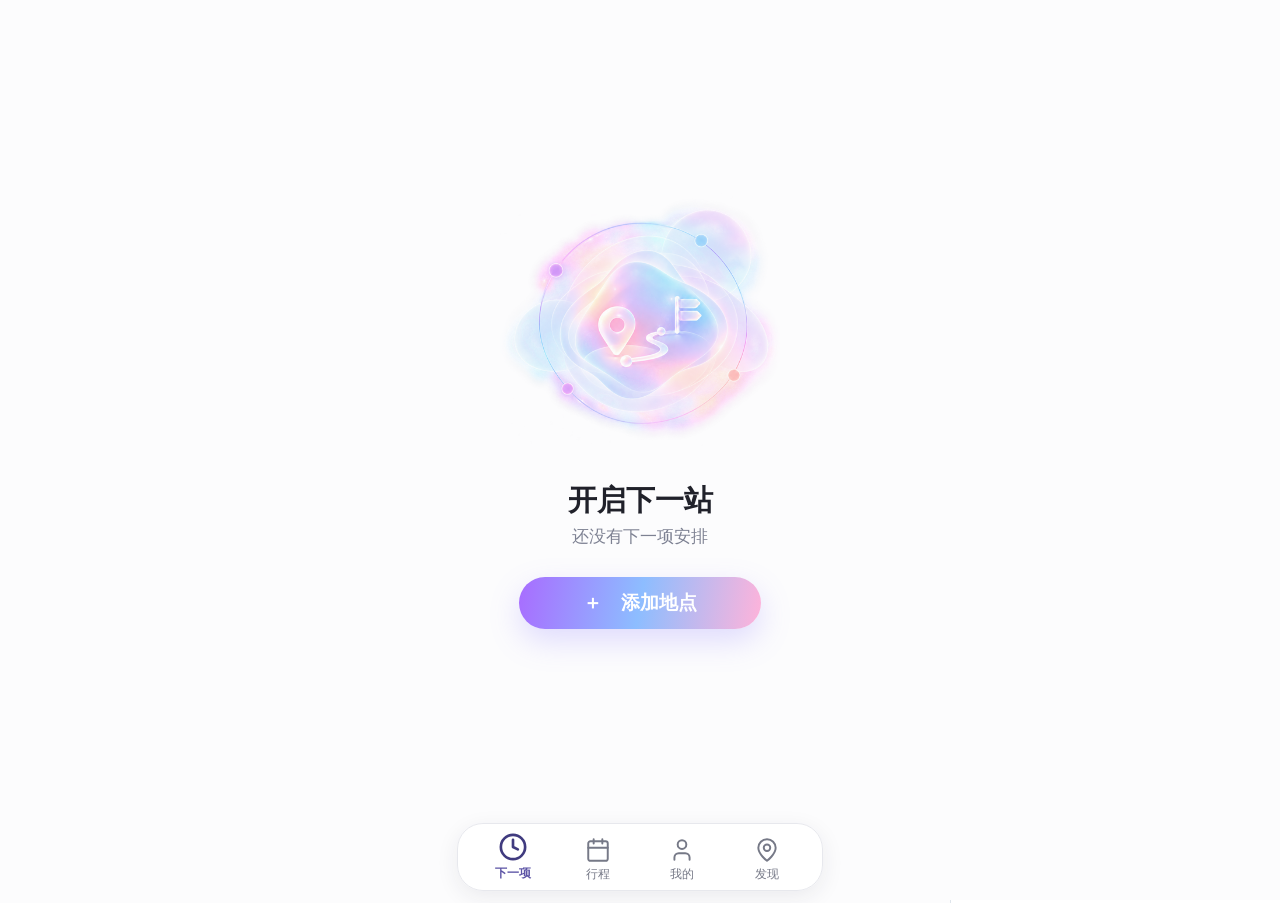
==== index.html @ 7a8648d7 "Add files via upload" ====
<!doctype html>
<html lang="zh-CN">
<head>
  <meta charset="utf-8" />
  <meta name="viewport" content="width=device-width, initial-scale=1, viewport-fit=cover" />
  <title>人生一程｜记录你的每一步，规划你的每一程</title>
  <meta name="theme-color" content="#fcfcff" />
  <meta name="apple-mobile-web-app-capable" content="yes" />
  <meta name="apple-mobile-web-app-status-bar-style" content="default" />
  <meta name="apple-mobile-web-app-title" content="人生一程" />
  <link rel="manifest" href="./manifest.webmanifest?v=4" />
  <link rel="apple-touch-icon" href="./icons/icon-192-v5.png" />
  <link rel="stylesheet" href="./assets/vendor/maplibre-gl.css" />
  <link rel="stylesheet" href="./ui-theme-v3.css" />
  <link rel="stylesheet" href="./motion.css" />
  <link rel="preconnect" href="https://overpass-api.de" crossorigin />
  <link rel="preconnect" href="https://a.basemaps.cartocdn.com" crossorigin />
  <link rel="preload" as="image" href="./assets/empty-next.png" fetchpriority="high" />
  <link rel="preload" as="image" href="./assets/empty-itinerary.png" fetchpriority="high" />
  <link rel="preload" as="image" href="./assets/station-static.png" fetchpriority="high" />
  <style>
    :root { color-scheme: light; font-family: -apple-system,BlinkMacSystemFont,"Segoe UI","Microsoft YaHei",sans-serif; }
    body { margin: 0; background: #f5f7fa; color: #1f2937; overflow: hidden; }
    header { padding: 16px 20px 10px; background: #fff; border-bottom: 1px solid #dfe5ec; }
    h1 { margin: 0 0 4px; font-size: 22px; }
    .sub { color: #64748b; font-size: 13px; }
    .layout { display: grid; grid-template-columns: minmax(0, 1fr) 330px; height: calc(100vh - 76px); min-height: 620px; }
    #map { min-height: 620px; }
    aside { overflow: auto; background: #fff; border-left: 1px solid #dfe5ec; padding: 14px; }
    .filters { display: grid; gap: 8px; margin-bottom: 14px; }
    label { display:flex; gap:10px; align-items:center; font-size: 14px; min-height:44px; }
    input { accent-color: #2563eb; }
    .legend { display:flex; flex-wrap:wrap; gap:7px 12px; padding-bottom: 12px; border-bottom:1px solid #e5e7eb; }
    .swatch { width: 10px; height: 10px; border-radius:50%; display:inline-block; margin-right:4px; }
    .item { padding: 10px 0; border-bottom:1px solid #eef2f7; cursor:pointer; }
    .item:hover { background:#f8fafc; }
    .item strong { display:block; font-size:14px; }
    .item small { color:#64748b; line-height:1.45; }
    .maplibregl-popup-content { padding: 12px 14px; line-height: 1.5; border-radius:8px; }
    .popup-title { font-weight: 700; font-size: 15px; margin-bottom: 4px; }
    .popup-meta { color:#64748b; font-size:12px; margin-bottom: 5px; }
    .note { margin-top: 12px; color:#64748b; font-size:12px; line-height:1.5; }
    .map-bg { fill:#f4f1e7; }
    .road { fill:none; stroke:#d68b72; stroke-width:2.2; opacity:.78; }
    .road:nth-of-type(2n) { stroke:#e4ad91; stroke-width:1.3; }
    .river { fill:none; stroke:#79b9d1; stroke-width:13; opacity:.78; stroke-linecap:round; }
    .park { fill:#cfe2b9; stroke:#a9c895; stroke-width:1; opacity:.9; }
    .place-label { fill:#6b6259; font-size:18px; font-family:"Microsoft YaHei",sans-serif; font-weight:500; opacity:.82; }
    .mobile-tools,.mobile-sheet,.sheet-backdrop,.location-status { display:none; }
    .navigate-link { display:inline-block; margin-top:8px; padding:8px 10px; background:#1f65c1; color:#fff; border-radius:6px; text-decoration:none; }
    @media (max-width: 760px) {
      header,aside { display:none; }
      .layout { display:block; height:100dvh; min-height:0; }
      #map { height:100dvh; min-height:0; }
      .mobile-tools { display:grid; grid-template-columns:repeat(3,1fr); position:fixed; z-index:12; left:10px; right:10px; bottom:calc(10px + env(safe-area-inset-bottom)); background:#fffffff2; border:1px solid #dce3ec; border-radius:16px; padding:7px; box-shadow:0 5px 22px #17203335; backdrop-filter:blur(12px); }
      .mobile-tools button { border:0; background:transparent; min-height:48px; border-radius:10px; color:#334155; font-size:14px; }
      .mobile-tools button.is-active { background:#1f65c1; color:#fff; }
      .mobile-sheet { display:block; position:fixed; z-index:14; left:0; right:0; bottom:0; max-height:72dvh; overflow:auto; background:#fff; border-radius:18px 18px 0 0; padding:12px 16px calc(18px + env(safe-area-inset-bottom)); transform:translateY(110%); transition:transform .2s ease; box-shadow:0 -8px 30px #17203330; }
      .mobile-sheet.open { transform:translateY(0); }
      .sheet-backdrop { position:fixed; inset:0; z-index:13; background:#11182755; }
      .sheet-backdrop.open { display:block; }
      .sheet-handle { width:40px; height:4px; border-radius:4px; background:#cbd5e1; margin:0 auto 12px; }
      .sheet-head { display:flex; align-items:center; justify-content:space-between; margin-bottom:8px; }
      .sheet-head strong { font-size:17px; }
      .sheet-head button { border:0; background:#eef2f7; width:40px; height:40px; border-radius:50%; font-size:19px; }
      .mobile-filter { display:grid; grid-template-columns:1fr 1fr; gap:9px; }
      .mobile-filter label { border:1px solid #dbe2ea; border-radius:10px; padding:7px 10px; min-height:50px; }
      .mobile-list { margin-top:12px; }
      .mobile-list .item { padding:12px 2px; }
      .location-status { position:fixed; display:block; z-index:11; top:10px; left:10px; right:10px; background:#fffffff2; border-radius:12px; padding:10px 12px; box-shadow:0 3px 14px #17203325; font-size:13px; pointer-events:none; }
      .location-status:empty { display:none; }
      .maplibregl-ctrl-top-left { top:50px; }
      .maplibregl-popup-content { max-width:280px; }
    }
    .app-view{display:none;position:fixed;inset:0;z-index:20;background:#fbfbfc;color:#20212a;overflow:auto;padding:28px 18px 110px;font-family:-apple-system,BlinkMacSystemFont,"Segoe UI","Microsoft YaHei",sans-serif}
    .app-view.active{display:block}
    .app-inner{max-width:760px;margin:0 auto}
    .app-eyebrow{font-size:13px;color:#5d55a6;font-weight:700}
    .app-title{font-size:30px;line-height:1.15;margin:7px 0;color:#20212a}
    .app-sub{font-size:14px;color:#767987}
    .route-summary{display:flex;justify-content:space-between;align-items:center;margin:20px 0 16px;padding:16px 18px;border-radius:20px;background:#eeedfb;color:#57556b;font-size:14px}
    .day-picker{display:flex;gap:9px;overflow:auto;padding:2px 0 7px;margin-bottom:20px}
    .day-picker button{flex:0 0 82px;padding:12px 7px 14px;border:1px solid #e7e8ed;border-radius:16px;background:#fff;color:#20212a;font:inherit;cursor:pointer}
    .day-picker button b{display:block;font-size:22px;margin:7px 0}.day-picker button small{color:#767987;font-size:12px}.day-picker button.active{background:#ddd8f2;border-color:#d3caed;color:#403b7f}.day-picker button.active small{color:#5d55a6}
    .timeline{position:relative;margin-top:18px}.timeline:before{content:"";position:absolute;left:52px;top:16px;bottom:18px;width:2px;background:#d9d7ee}.timeline-row{position:relative;display:grid;grid-template-columns:48px 1fr;gap:16px;margin-bottom:16px}.timeline-row time{font-size:13px;font-weight:700;color:#5d55a6;padding-top:16px}.timeline-dot{position:absolute;left:47px;top:19px;width:12px;height:12px;border-radius:50%;background:#5d55a6;box-shadow:0 0 0 4px #fbfbfc}.app-card{margin:0;padding:16px;border:1px solid #e7e8ed;border-radius:19px;background:#fff;box-shadow:0 5px 16px #25283a09;cursor:pointer}.app-card h3{margin:0 0 7px;font-size:17px}.app-meta{color:#767987;font-size:13px;line-height:1.6}.app-card.highlight{background:#eeedfb;border-color:#d8d2f0}.app-note{margin:12px 0;padding:12px 14px;border-radius:14px;background:#eeedfb;color:#57556b;font-size:13px;line-height:1.6}.check-row{display:flex;align-items:center;gap:8px;margin-top:12px;color:#57556b;font-size:13px}.check-row input{width:18px;height:18px;accent-color:#5d55a6}.expense-grid{display:grid;grid-template-columns:minmax(0,1fr) 92px;gap:8px}.expense-grid input,.expense-grid select,.editor-grid input,.editor-grid select{width:100%;min-width:0;box-sizing:border-box;border:1px solid #dfe1e8;border-radius:10px;background:#fff;padding:10px;font:inherit;color:#20212a}.expense-actions{display:flex;gap:8px;margin-top:9px}.expense-actions button,.editor-actions button{border:0;border-radius:10px;padding:9px 12px;background:#5d55a6;color:#fff;font:inherit;font-size:13px;cursor:pointer}.expense-actions button.secondary,.editor-actions button.secondary{background:#eeedfb;color:#403b7f}.expense-add-trigger{float:right;width:30px;height:30px;border:0;border-radius:9px;background:#eeedfb;color:#403b7f;font-size:23px;line-height:1;cursor:pointer}.expense-record{display:flex;align-items:center;justify-content:space-between;gap:10px;padding:13px 0;border-bottom:1px solid #e7e8ed;color:#302d55;font-size:16px;font-weight:600}.expense-record small{display:block;margin-top:4px;color:#767987;font-size:12px;font-weight:400}.editor-grid{display:grid;grid-template-columns:1fr 110px;gap:8px}.editor-grid textarea{grid-column:1/-1;min-height:70px;border:1px solid #dfe1e8;border-radius:10px;padding:10px;font:inherit;resize:vertical}.editor-actions{display:flex;gap:8px;margin-top:10px}.delete-event{float:right;border:0;background:transparent;color:#a34d5f;font-size:18px;cursor:pointer}.detail-place-image{display:none}.expense-entry-form{position:fixed;z-index:60;left:0;right:0;bottom:0;border-radius:22px 22px 0 0;background:#fbfbfc;padding:18px 18px calc(22px + env(safe-area-inset-bottom));box-shadow:0 -10px 32px #25283a30}.expense-entry-form.inline{position:static;padding:0;margin-top:12px;border-radius:0;box-shadow:none;background:transparent}
    .time-edit{align-self:start;transform:translateX(-9px);text-align:left;border:0;background:transparent;color:#5d55a6;font:inherit;font-weight:700;padding:16px 0 0;cursor:pointer}.timeline .app-meta{display:-webkit-box;-webkit-box-orient:vertical;-webkit-line-clamp:2;overflow:hidden}.trip-sheet{box-sizing:border-box;max-width:100vw;overflow-x:hidden}.place-suggestions{width:100%;box-sizing:border-box;border:1px solid #dfe1e8;border-radius:12px;background:#fff;padding:10px;font:inherit;margin-bottom:6px}.place-suggestion-list{display:none;max-height:190px;overflow:auto;margin:0 0 10px;border:1px solid #dfe1e8;border-radius:12px;background:#fff;box-shadow:0 8px 20px #25283a14}.place-suggestion-list.open{display:block}.place-suggestion-item{display:block;width:100%;padding:10px 12px;border:0;border-bottom:1px solid #eef0f4;background:#fff;text-align:left;color:#20212a;font:inherit;cursor:pointer}.place-suggestion-item:last-child{border-bottom:0}.place-suggestion-item small{display:block;margin-top:3px;color:#767987;font-size:11px;white-space:nowrap;overflow:hidden;text-overflow:ellipsis}
    .detail-head{margin:-28px -18px 18px;padding:18px;background:#eeedfb;border-bottom:1px solid #dedaf4}.back-button{border:0;background:transparent;padding:0;color:#403b7f;font-weight:700;font-size:13px;cursor:pointer}.detail-head h2{font-size:28px;margin:22px 0 5px}.app-button{display:flex;align-items:center;justify-content:center;gap:10px;width:100%;max-width:100%;box-sizing:border-box;margin-left:auto;margin-right:auto;border:0;border-radius:14px;background:#5d55a6;color:#fff;padding:13px;text-align:center;font:inherit;font-weight:700;text-decoration:none;cursor:pointer}.detail-card{margin:14px 0;padding:17px;border:1px solid #e7e8ed;border-radius:20px;background:#fff;box-shadow:0 5px 16px #25283a09}.detail-card h3{margin:0 0 9px;font-size:18px}.detail-card p{margin:0;color:#767987;font-size:13px;line-height:1.65}.detail-note{margin:12px 0;padding:12px 14px;border-radius:14px;background:#eeedfb;color:#57556b;font-size:13px;line-height:1.6}.sync-box{margin:14px 0;padding:15px;border:1px solid #d8d2f0;border-radius:18px;background:#f5f3ff}.sync-box h3{margin:0 0 6px;font-size:16px}.sync-box p{margin:0 0 10px;color:#67657a;font-size:12px;line-height:1.5}.sync-row{display:flex;gap:8px}.sync-row input{min-width:0;flex:1;border:1px solid #dfe1e8;border-radius:10px;padding:10px;font:inherit;background:#fff}.sync-row button{border:0;border-radius:10px;padding:9px 12px;background:#5d55a6;color:#fff;font:inherit;font-size:13px;cursor:pointer;white-space:nowrap}.sync-status{margin-top:8px;color:#5d55a6;font-size:12px}
    .discover-view{padding:0;overflow:hidden;background:transparent;pointer-events:none}.discover-view.active{display:block}.discover-controls{display:none}.discover-sheet{position:absolute;z-index:2;left:12px;right:12px;top:12px;height:74px;max-height:62vh;overflow:hidden;border:1px solid #e7e8ed;border-radius:22px;background:#fffffff5;padding:0 16px;pointer-events:auto;box-shadow:0 8px 28px #25283a2b;backdrop-filter:blur(14px);transition:height .22s ease,padding .22s ease}.discover-sheet.open{height:62vh;padding:14px 16px 18px;overflow:auto}.discover-sheet-head{position:relative;display:flex;align-items:center;gap:12px;min-height:74px}.discover-sheet.open .discover-sheet-head{min-height:52px}.discover-sheet-head h2{margin:0 0 3px;font-size:20px;line-height:1.2}.discover-sheet-head p{margin:0;color:#767987;font-size:12px}.discover-sheet-head .discover-locate{float:none;margin:0 38px 0 auto;white-space:nowrap}.discover-sheet-toggle{position:absolute;right:0;top:50%;width:34px;height:34px;transform:translateY(-50%);border:0;border-radius:50%;background:#eeedfb;color:#5d55a6;font-size:21px;line-height:1;cursor:pointer}.discover-sheet.open .discover-sheet-toggle{top:26px}.discover-filters{display:flex;gap:7px;overflow:auto;margin:4px 0 10px}.discover-filters button{border:1px solid #e7e8ed;border-radius:999px;background:#fff;color:#767987;padding:8px 11px;white-space:nowrap;font:inherit;font-size:12px;cursor:pointer}.discover-filters button.active{background:#5d55a6;color:#fff;border-color:#5d55a6}.discover-sheet:not(.open) .discover-filters,.discover-sheet:not(.open) #discover-list{display:none}.discover-row{display:flex;gap:10px;padding:12px 0;border-bottom:1px solid #e7e8ed;cursor:pointer}.discover-row .swatch{width:10px;height:10px;border-radius:50%;background:#5d55a6;margin-top:5px;flex:none}.discover-row strong{display:block;font-size:15px}.discover-row small{color:#767987;line-height:1.5}
    .bottom-nav{position:fixed;z-index:30;left:18px;right:18px;bottom:calc(10px + env(safe-area-inset-bottom));display:grid;grid-template-columns:repeat(4,1fr);padding:9px 8px 10px;border:1px solid #e7e8ed;border-radius:22px;background:#fffffff2;box-shadow:0 8px 28px #25283a24;backdrop-filter:blur(12px)}.bottom-nav button{border:0;background:transparent;color:#8b8d99;font:inherit;font-size:12px;cursor:pointer}.bottom-nav button span{display:block;margin:auto auto 4px;width:34px;height:28px;border-radius:10px;font-size:20px;line-height:28px}.bottom-nav button.active{color:#403b7f;font-weight:700}.bottom-nav button.active span{background:#eeedfb;color:#5d55a6}
    body .mobile-tools{display:none}.discover-locate{border:0;border-radius:999px;background:#5d55a6;color:#fff;padding:8px 11px;font:inherit;font-size:12px;cursor:pointer;float:right;margin-top:-5px}
    @media (min-width:761px){.app-view{padding-bottom:30px}.bottom-nav{left:auto;right:24px;bottom:24px;width:380px}.discover-sheet{left:auto;width:420px;right:24px;top:24px}.discover-sheet.open{height:58vh}}
    body[data-mode="discover"] header,body[data-mode="discover"] aside{display:none}body[data-mode="discover"] .layout{height:100vh}
  </style>
<style>
.add-trip-button{display:flex;align-items:center;justify-content:center;flex:0 0 42px;width:42px;height:42px;border:0;border-radius:14px;background:#5d55a6;color:#fff;font-size:28px;line-height:1;cursor:pointer;box-shadow:0 5px 14px #5d55a633}.itinerary-top{display:flex;justify-content:space-between;align-items:center;gap:14px;margin:7px 0 3px}.itinerary-top .app-title{margin:0}.trip-sheet{position:fixed;z-index:50;left:0;right:0;bottom:0;transform:translateY(110%);transition:transform .22s ease;border-radius:24px 24px 0 0;background:#fbfbfc;padding:18px 18px calc(22px + env(safe-area-inset-bottom));box-shadow:0 -10px 32px #25283a30}.trip-sheet.open{transform:translateY(0)}.trip-sheet h3{margin:0 0 7px;font-size:20px}.trip-sheet p{margin:0 0 15px;color:#767987;font-size:13px}.trip-sheet select,.trip-sheet input{width:100%;border:1px solid #dfe1e8;border-radius:12px;background:#fff;padding:12px;font:inherit;box-sizing:border-box;margin-bottom:10px}.trip-sheet-actions{display:flex;gap:9px}.trip-sheet-actions button{flex:1;border:0;border-radius:12px;padding:12px;font:inherit;cursor:pointer;background:#5d55a6;color:#fff}.trip-sheet-actions .cancel{background:#eeedfb;color:#403b7f}.dragging{opacity:.45}.drop-target{outline:2px dashed #5d55a6;outline-offset:3px}
.expense-page-title{margin:0}.expense-title-row{display:flex;align-items:center;justify-content:space-between;gap:12px;margin:4px 0 16px}.expense-title-row .expense-summary{flex:1;margin:0;padding:11px 14px}.expense-summary{display:flex;justify-content:space-between;gap:12px;align-items:center;margin:18px 0 14px;padding:16px 18px;border-radius:18px;background:#eeedfb;color:#57556b}.expense-summary strong{font-size:18px;color:#403b7f}.expense-filters{display:grid;grid-template-columns:repeat(4,minmax(0,1fr));gap:10px;margin:14px 0;padding-bottom:4px}.expense-filter{display:flex;flex-direction:column;gap:5px;min-width:0;width:100%;color:#767987;font-size:12px}.expense-filter select,.expense-filter input{display:block;width:100%;max-width:100%;height:42px;min-width:0;min-height:42px;box-sizing:border-box;border:1px solid #dfe1e8;border-radius:11px;background:#fff;padding:7px 5px;font:inherit;font-size:12px;color:#20212a}.expense-filter select[multiple]{height:42px;min-height:42px}.expense-time-range{display:contents}.expense-calendar{display:grid;grid-template-columns:repeat(7,minmax(0,1fr));gap:6px}.expense-weekday{text-align:center;color:#767987;font-size:11px;padding:5px 0}.expense-day{min-height:58px;border:1px solid #dedaf4;border-radius:10px;background:#eeedfb;padding:7px 5px;text-align:left;font:inherit;color:#302d55}.expense-day.out-range{background:#f2f2f4;border-color:#e7e8ed;color:#a4a5ad}.expense-day.muted{background:#f6f6f7;color:#b9bac0}.expense-day strong{display:block;font-size:12px}.expense-day small{display:block;margin-top:8px;color:#5d55a6;font-size:10px;white-space:nowrap;overflow:hidden;text-overflow:ellipsis}.expense-day.out-range small,.expense-day.muted small{color:#a4a5ad}.expense-list{margin-top:18px}.expense-list-row{display:flex;justify-content:space-between;gap:10px;padding:12px 0;border-bottom:1px solid #e7e8ed}.expense-list-row small{display:block;color:#767987;margin-top:3px}.expense-empty{padding:20px 0;color:#767987;font-size:13px}
@media (max-width:600px){.expense-filters{grid-template-columns:repeat(4,minmax(0,1fr));gap:6px}.expense-title-row{gap:8px}.expense-title-row .app-title{font-size:28px;white-space:nowrap}.expense-title-row .expense-summary{min-width:0;padding:10px 9px}.expense-title-row .expense-summary strong{font-size:14px;white-space:nowrap}.expense-filter{gap:4px;font-size:10px}.expense-filter input,.expense-filter select{font-size:10px;padding-left:2px;padding-right:2px;border-radius:9px}.expense-filter input[type=date]{-webkit-appearance:none;appearance:none}}
.expense-filter select.empty-filter{color:transparent;text-shadow:none}.expense-filter select.empty-filter:focus{color:#20212a}.expense-filter input,.expense-filter select{line-height:40px;padding-top:0;padding-bottom:0}.expense-filter input[type=date]{line-height:40px}.expense-choice select{-webkit-appearance:none;appearance:none;background-image:none;text-align:left}
.itinerary-city{margin-top:14px;color:#767987;font-size:12px}.day-expense{display:flex;justify-content:space-between;align-items:center;margin:16px 0;padding:10px 2px;color:#767987;font-size:13px;border-bottom:1px solid #e7e8ed}.day-expense b{color:#403b7f;font-size:14px}
.choice-sheet .choice-grid{display:grid;gap:10px;margin:14px 0}.choice-sheet .choice-btn{display:flex;align-items:center;justify-content:space-between;width:100%;border:1px solid #e2e1ef;border-radius:16px;background:#fff;padding:15px 16px;text-align:left;font:inherit;color:#29263d;cursor:pointer}.choice-sheet .choice-btn strong{font-size:16px}.choice-sheet .choice-btn span{color:#8b879c;font-size:20px}.planner-sheet{max-height:88dvh;overflow:auto}.planner-step{display:none}.planner-step.active{display:block}.planner-fields{display:grid;grid-template-columns:1fr 1fr;gap:9px}.planner-fields label,.planner-question label{display:block;min-height:0;color:#767987;font-size:12px}.planner-fields input,.planner-fields select,.planner-question select,.planner-question input{margin-top:5px}.planner-question{margin:14px 0}.planner-question strong{display:block;font-size:14px;color:#302d55;margin-bottom:7px}.planner-options{display:flex;flex-wrap:wrap;gap:8px}.planner-options label{display:flex;align-items:center;gap:5px;border:1px solid #e3e1ee;border-radius:999px;padding:8px 10px;background:#fff;color:#57556b}.planner-options input{margin:0}.planner-progress{color:#8b879c;font-size:12px;margin-bottom:7px}.planner-loading{text-align:center;padding:24px 8px 10px}.footprints{display:flex;justify-content:center;gap:12px;margin:18px 0 16px}.footprints i{display:block;width:15px;height:22px;border-radius:60% 60% 48% 48%;background:#5d55a6;transform:rotate(-28deg);animation:step .9s infinite ease-in-out}.footprints i:nth-child(2){margin-top:14px;animation-delay:.18s}.footprints i:nth-child(3){animation-delay:.36s}.footprints i:nth-child(4){margin-top:14px;animation-delay:.54s}@keyframes step{0%,100%{opacity:.28;transform:translateY(3px) rotate(-28deg)}50%{opacity:1;transform:translateY(-3px) rotate(-28deg)}}.plan-preview{max-height:72dvh;overflow:auto;padding-right:2px}.plan-preview h4{margin:18px 0 8px;color:#403b7f}.plan-line{position:relative;margin-left:10px;padding:0 0 2px 21px;border-left:2px solid #d8d2f0}.plan-line:before{content:"";position:absolute;left:-6px;top:4px;width:10px;height:10px;border-radius:50%;background:#5d55a6;box-shadow:0 0 0 4px #eeedfb}.plan-card{margin:0 0 10px;padding:12px 13px;border:1px solid #e7e8ed;border-radius:14px;background:#fff}.plan-card b{display:block;margin-bottom:4px;color:#302d55}.plan-card small{color:#767987;line-height:1.5}
.swipe-cell{position:relative;margin-bottom:16px;overflow:hidden;border-radius:19px}.swipe-cell .app-card{position:relative;z-index:1;transition:transform .18s ease;margin:0}.swipe-cell .swipe-delete{position:absolute;z-index:0;inset:0 0 0 auto;width:86px;border:0;background:#d8d9de;color:#4f515b;font:inherit;font-weight:700;cursor:pointer}.swipe-cell .app-card.completed{background:#f0f1f3;border-color:#e0e1e5;color:#8a8c95;box-shadow:none}.swipe-cell .app-card.completed h3,.swipe-cell .app-card.completed .app-meta{color:#92949d}.day-delete-sheet p{margin-bottom:18px}.planner-question-card{margin:15px 0;padding:14px;border:1px solid #e6e4ef;border-radius:15px;background:#fff}.planner-question-card strong{margin-bottom:10px}.planner-question-card .planner-options{display:grid;grid-template-columns:1fr 1fr;gap:8px}.planner-question-card .planner-options label{border-radius:11px;padding:10px 9px;min-height:40px}.planner-question-card .planner-options input{width:16px;height:16px;flex:none}
    .my-view{padding:0 18px 110px;background:linear-gradient(150deg,#fbfcff 0%,#f4f1ff 52%,#fff8fa 100%)}.my-shell{max-width:760px;margin:0 auto;min-height:100%;padding-top:12px}.my-head{display:flex;align-items:flex-start;justify-content:space-between;gap:12px}.my-head h2{margin:0;font-size:25px;line-height:1.15}.my-head button{border:0;background:#fff;border-radius:12px;width:40px;height:40px;color:#6d6a80;font-size:20px}.my-stage{position:relative;min-height:650px;margin-top:0;overflow:hidden}.my-stage:before{content:"";position:absolute;left:50%;top:45%;width:260px;height:260px;transform:translate(-50%,-50%);border:1px solid #d9d0fb;border-radius:50%;box-shadow:0 0 0 28px #ffffff40,0 0 0 56px #ffffff36}.station{position:absolute;left:50%;top:45%;transform:translate(-50%,-50%);width:165px;height:165px;border-radius:48% 52% 55% 45%;background:linear-gradient(145deg,#bca5ff,#ffb5dc);display:grid;place-items:center;box-shadow:0 18px 35px #a98ef34d;color:#fff;text-align:center}.station-art{position:relative;width:105px;height:75px;margin-top:12px}.station-art .roof{position:absolute;left:10px;top:3px;width:72px;height:15px;background:#fff;border-radius:3px;transform:skew(-12deg);box-shadow:17px 8px 0 -4px #ffffffaa}.station-art .post{position:absolute;left:24px;top:18px;width:8px;height:45px;background:#fff;box-shadow:55px 0 0 #fff}.station-art .bench{position:absolute;left:20px;bottom:6px;width:63px;height:8px;border-radius:5px;background:#fff;box-shadow:0 -13px 0 -2px #fff}.station-art .sign{position:absolute;right:0;top:21px;width:17px;height:39px;border-left:5px solid #fff}.station-art .sign:before,.station-art .sign:after{content:"";position:absolute;left:0;width:25px;height:7px;border-radius:3px;background:#fff}.station-art .sign:before{top:0}.station-art .sign:after{top:12px}.station small{display:block;margin-top:-24px;font-size:12px}.my-card{position:absolute;width:145px;min-height:137px;padding:16px;border:1px solid #fff;border-radius:24px;background:#fffffff0;box-shadow:0 12px 30px #8f82bc1c;cursor:pointer}.my-card h3{margin:8px 0 6px;font-size:21px}.my-card p{margin:0;color:#767987;font-size:12px;line-height:1.5}.my-card b{display:block;margin-top:8px;font-size:20px;color:#302d55}.my-card.expense{left:0;top:75px}.my-card.memory{right:0;top:110px}.my-card.taste{left:0;bottom:60px}.my-card.foot{right:0;bottom:30px}.my-icon{display:grid;place-items:center;width:38px;height:38px;border-radius:50%;background:#eeedfb;color:#5d55a6;font-size:22px}.my-panel{margin:0 auto;max-width:760px}.my-toolbar{display:flex;gap:8px;overflow:auto;margin:12px 0}.my-toolbar button{flex:0 0 auto;border:1px solid #e5e2f0;border-radius:12px;background:#fff;padding:9px 12px;color:#514d68;font:inherit;font-size:13px}.my-place-map{position:relative;height:300px;margin:12px 0;border:1px solid #e4e0ef;border-radius:22px;background:#dfeaf0;overflow:hidden}.my-place-map:before{content:"";position:absolute;inset:0;background:linear-gradient(25deg,transparent 48%,#ffffff90 49%,transparent 51%),linear-gradient(155deg,transparent 48%,#ffffff90 49%,transparent 51%);opacity:.7}.city-dot{position:absolute;z-index:1;width:14px;height:14px;border-radius:50%;background:#5d55a6;box-shadow:0 0 0 5px #ffffffb3;cursor:pointer}.city-dot.muted{background:#b9bdc6}.memory-photos{display:grid;grid-template-columns:repeat(3,1fr);gap:8px}.memory-photos img{width:100%;aspect-ratio:1;border-radius:12px;object-fit:cover}.social-post{padding:14px 0;border-bottom:1px solid #e7e5ed;cursor:pointer}.social-user{display:flex;align-items:center;gap:8px;font-size:13px}.social-avatar{width:30px;height:30px;border-radius:50%;background:linear-gradient(135deg,#c2b0ff,#ffc3d5);display:grid;place-items:center;color:#fff}.social-post h3{margin:10px 0 5px;font-size:17px}.social-post p{margin:0;color:#767987;font-size:13px;line-height:1.55}.social-actions{display:flex;gap:8px;margin-top:12px}.social-actions button{border:1px solid #e4e1ed;border-radius:10px;background:#fff;padding:8px 10px;color:#57556b;font:inherit;font-size:12px}.my-sheet{z-index:70}.photo-strip{display:grid;grid-template-columns:repeat(3,1fr);gap:8px;margin-top:10px}.photo-strip img{width:100%;aspect-ratio:1;object-fit:cover;border-radius:11px}.photo-actions{display:flex;gap:8px;margin-top:10px}.photo-actions button{flex:1;border:0;border-radius:11px;padding:10px;background:#eeedfb;color:#403b7f;font:inherit}.photo-viewer{position:fixed;z-index:90;inset:0;background:#111827ee;display:none;align-items:center;justify-content:center;padding:20px}.photo-viewer.open{display:flex}.photo-viewer img{max-width:100%;max-height:80vh;object-fit:contain;border-radius:10px}.photo-viewer button{position:absolute;border:0;background:#ffffff25;color:#fff;border-radius:50%;width:42px;height:42px;font-size:24px}.photo-viewer .close{right:20px;top:30px}.photo-viewer .prev{left:18px;top:50%}.photo-viewer .next{right:18px;top:50%}
    .station{width:230px;height:230px;border-radius:30px;background:transparent;box-shadow:none}.station-image{display:block;width:100%;height:100%;object-fit:contain;filter:drop-shadow(0 18px 28px rgba(120,110,180,.16))}.empty-state{text-align:center;min-height:calc(100dvh - 150px);padding:18px 0 20px;display:flex;flex-direction:column;align-items:center}.empty-state .app-eyebrow,.empty-state .app-title{display:none}.itinerary-empty .add-trip-button{display:none}.empty-state img{display:block;width:min(82vw,430px);max-height:46vh;object-fit:contain;margin:24px auto 4px}.empty-state h3{margin:0;color:#172b4d;font-size:27px}.empty-state p{margin:8px 0 22px;color:#7b879d;font-size:16px}.empty-action{max-width:360px;border-radius:999px!important;font-size:18px;padding:15px!important;background:linear-gradient(100deg,#a86cff,#8dbdff,#ffb3da)!important;box-shadow:0 12px 30px rgba(139,124,255,.25)!important}.post-images{display:grid;grid-template-columns:repeat(3,1fr);gap:6px;margin-top:12px}.post-image{width:100%;aspect-ratio:1;object-fit:cover;border-radius:10px}.publish-preview{display:grid;grid-template-columns:repeat(3,1fr);gap:7px;margin:8px 0 12px}.publish-preview img{width:100%;aspect-ratio:1;object-fit:cover;border-radius:9px}.post-delete{border:0!important;background:#fff1f3!important;color:#b95668!important}
.station{width:300px;height:300px;background:transparent;box-shadow:none;border-radius:0}.station-image{display:block;width:300px;height:300px;object-fit:contain;filter:drop-shadow(0 14px 20px #a98ef32b)}
.multi-place-rows{display:grid;gap:10px;margin-bottom:10px}.multi-place-row{position:relative}.multi-place-row .place-suggestion-list{margin-top:-4px}.multi-place-add{display:none;width:46px;height:46px;margin:4px auto 12px;border:1px dashed #9b8df0;border-radius:50%;background:#f4f1ff;color:#6747e8;font-size:28px;line-height:1;cursor:pointer}.multi-place-add.visible{display:block}
.itinerary-empty h3,.itinerary-empty p{width:100%;text-align:center}.empty-state img{width:min(76vw,380px)!important;max-height:42vh!important;margin-top:18px!important}.planner-options label:has(input:checked){border-color:#8b7cff;background:#f0edff;color:#4f3fb5}
</style>
  <style>
    :root{--empty-art-size:min(76vw,300px)}
    .empty-state{min-height:calc(100dvh - 150px);padding:12px 0 calc(96px + env(safe-area-inset-bottom));justify-content:flex-start;box-sizing:border-box}
    .empty-state img{width:var(--empty-art-size)!important;height:300px!important;max-height:none!important;object-fit:contain;margin:8px auto 4px!important;flex:0 0 300px}
    .empty-state h3{min-height:33px;margin:0;line-height:1.2}
    .empty-state p{min-height:24px;margin:8px 0 18px}
    .empty-action{width:min(100%,360px);min-height:52px;box-sizing:border-box;margin:0 auto}
    .my-stage .station{width:300px;height:300px}
    .trip-sheet{max-height:calc(100dvh - 12px);overflow-y:auto;overscroll-behavior:contain;padding-bottom:calc(86px + env(safe-area-inset-bottom))}
    .trip-sheet input[type=date]{display:block;width:100%;max-width:100%;min-width:0;box-sizing:border-box}
    .place-suggestion-list{position:relative;z-index:2;max-height:min(28dvh,210px);overflow-y:auto;overscroll-behavior:contain}
    .multi-place-rows{min-width:0}.multi-place-row,.multi-place-input{min-width:0;max-width:100%}
    .taste-head{display:grid;grid-template-columns:42px minmax(0,1fr) 42px;align-items:center;gap:8px;margin:4px 0 10px}
    .taste-head button{height:42px;border:1px solid #e5e2f0;border-radius:12px;background:#fff;color:#514d68;font:inherit;cursor:pointer}
    .taste-publish{font-size:25px!important;line-height:1}
    .taste-search{display:flex!important;align-items:center;justify-content:flex-start;gap:7px;padding:0 12px!important;text-align:left}
    .taste-search span:first-child{font-size:22px;color:#767987}
    .taste-back{font-size:25px!important;line-height:1}
    .taste-tools{display:grid;grid-template-columns:repeat(4,minmax(0,1fr));gap:7px;margin:0 0 14px}
    .taste-tools button{min-width:0;height:42px;border:1px solid #e5e2f0;border-radius:12px;background:#fff;color:#514d68;font:inherit;font-size:13px;cursor:pointer}
    .panel-head{display:flex;align-items:center;gap:8px;margin:2px 0 8px}.panel-head .app-title{flex:1;margin:0}.back-icon{width:42px;height:42px;border:1px solid #e5e2f0;border-radius:12px;background:#fff;color:#514d68;font-size:27px;line-height:1;cursor:pointer}
    .expense-header-layout{display:grid;grid-template-columns:minmax(0,1fr) 42px;gap:8px;align-items:stretch;margin:2px 0 12px}.expense-header-layout .expense-total-box{margin:0;min-width:0}.expense-header-layout #expenses-back{width:42px;height:100%;min-height:42px}
    .my-head button,.taste-head .taste-back{width:42px;height:42px;box-sizing:border-box}
    @media (max-width:380px){:root{--empty-art-size:260px}.empty-state img{height:260px!important;flex-basis:260px}.my-stage .station{width:270px;height:270px}}
    .app-card.transport-card{background:#f4f1ff;border-color:#cfc6f0}.app-card.transport-card h3{color:#51458e}
    .bottom-nav{left:12px;right:12px;bottom:calc(8px + env(safe-area-inset-bottom));height:auto;aspect-ratio:1086/266;padding:0;border:0;border-radius:0;background:transparent;box-shadow:none;backdrop-filter:none;overflow:visible;isolation:isolate}.bottom-nav::before{content:"";position:absolute;z-index:0;inset:5px 8px;border:1px solid #e7e8ed;border-radius:18px;background:#fffffff2;box-shadow:0 8px 28px #25283a24;backdrop-filter:blur(12px);pointer-events:none}.bottom-nav button{position:relative;z-index:1;height:100%;min-width:0;color:#767987;font-size:0;background:transparent;border:0;border-radius:0;display:grid;grid-template-rows:48px auto;align-content:center;justify-items:center;gap:1px;cursor:pointer}.bottom-nav button img{display:block;width:48px;height:48px;object-fit:contain;opacity:.62;transition:filter .16s ease,opacity .16s ease,transform .16s ease}.bottom-nav button span{display:block;width:auto;height:auto;margin:0;background:none;border-radius:0;color:#767987;font-size:11px;line-height:1.2;white-space:nowrap}.bottom-nav button.active img{opacity:1;filter:brightness(0) saturate(100%) invert(37%) sepia(25%) saturate(1600%) hue-rotate(213deg) brightness(88%) contrast(90%)}.bottom-nav button.active span{background:none;color:#5d55a6}.bottom-nav button:active img{transform:scale(.94)}.planner-fields{display:grid!important;grid-template-columns:minmax(0,1fr) minmax(0,1fr);gap:8px;width:100%;box-sizing:border-box}.planner-fields label,.planner-fields>span{min-width:0}.planner-fields input,.trip-sheet input[type="date"],.trip-sheet input.app-date-input{width:100%;min-width:0;max-width:100%;box-sizing:border-box}.app-date-input{appearance:none;-webkit-appearance:none;background:#fff!important;padding-right:12px!important;cursor:pointer}.date-picker-sheet{z-index:90}.date-picker-head{display:flex;align-items:center;justify-content:space-between;margin-bottom:12px}.date-picker-head button{width:38px;height:38px;border:0;border-radius:10px;background:#eeedfb;color:#403b7f;font-size:20px}.date-picker-grid{display:grid;grid-template-columns:repeat(7,minmax(0,1fr));gap:5px}.date-picker-grid b{padding:7px 0;text-align:center;color:#8b8d99;font-size:12px}.date-picker-day{min-height:38px;border:0;border-radius:10px;background:#fff;color:#20212a;font:inherit}.date-picker-day.today{border:1px solid #c8c0ed}.date-picker-day.selected{background:#5d55a6;color:#fff}.travel-place-hints{display:none;position:relative;z-index:95;max-height:150px;overflow:auto;margin-top:5px;border:1px solid #dfe1e8;border-radius:12px;background:#fff;box-shadow:0 8px 20px #25283a18}.travel-place-hints.open{display:block}.travel-place-hints button{display:block;width:100%;padding:10px 12px;border:0;border-bottom:1px solid #eef0f4;background:#fff;color:#20212a;text-align:left;font:inherit}.travel-place-hints button:last-child{border-bottom:0}.publish-title-input,.publish-body-input,#publish-title,#publish-body{width:100%;min-width:0;box-sizing:border-box}.publish-body-input,#publish-body{height:132px;min-height:132px;resize:vertical;display:block}.publish-title-input,#publish-title{height:44px}
    @media (min-width:761px){.bottom-nav{left:auto;right:24px;bottom:24px;width:380px;height:auto}}
    .bottom-nav::before{inset:10px 22px;border-radius:28px}
    .bottom-nav{padding-left:18px;padding-right:18px;box-sizing:border-box}
  </style>
  <style>
  /* Figma layer is last so it wins over legacy page skins. */
  :root{--figma-ink:#20212a;--figma-muted:#7d8192;--figma-purple:#5d55a6;--figma-lilac:#f0effb}
  #next-view,#itinerary-view,#detail-view,#my-view{background:#fcfcfd;color:var(--figma-ink);padding:38px 24px 132px}#next-view .app-inner,#itinerary-view .app-inner,#detail-view .app-inner{max-width:690px}#next-view .app-title,#itinerary-view .app-title,#detail-view .app-title{font-size:32px;line-height:1.18;font-weight:800;margin:0 0 26px}#next-view .app-eyebrow,#itinerary-view .app-eyebrow{display:none}#next-view .app-sub,#itinerary-view .app-sub,#detail-view .app-sub,#my-view .app-sub{font-size:16px;color:var(--figma-muted);line-height:1.55}
  .next-empty,.itinerary-empty{min-height:calc(100dvh - 160px);display:flex;flex-direction:column;align-items:center;text-align:center;padding-top:145px;box-sizing:border-box}.next-empty img,.itinerary-empty img{width:min(82vw,420px);height:auto;object-fit:contain;margin:0 0 20px}.next-empty h2,.itinerary-empty h2{display:none}.next-empty h3,.itinerary-empty h3{font-size:32px;margin:8px 0;color:var(--figma-ink)}.next-empty p,.itinerary-empty p{font-size:18px;color:var(--figma-muted);margin:0 0 34px}.empty-action{width:min(78vw,480px);height:58px;border-radius:30px;background:linear-gradient(105deg,#e8d9ff,#c8e8ff 52%,#ffe1ef);color:#fff;font-size:22px}
  #next-content>.app-title,#itinerary-content>.app-title{font-size:32px;margin-bottom:36px}#next-content>.detail-card:first-of-type{border:0;border-radius:28px;background:var(--figma-lilac);box-shadow:none;padding:24px}#itinerary-view .day-picker{padding:18px;margin:0 0 34px;border-radius:26px;background:#fff;box-shadow:0 6px 24px #25283a0a}#itinerary-view .day-picker button{border:0;border-radius:19px;background:transparent}#itinerary-view .day-picker button.active{background:var(--figma-lilac);color:var(--figma-purple)}#itinerary-view .timeline:before,#itinerary-view .timeline-dot{display:none}#itinerary-view .timeline-row{grid-template-columns:80px 1fr;gap:16px}#itinerary-view .time-edit{transform:none;color:var(--figma-purple);font-size:18px}#itinerary-view .app-card{border:1px solid #e3e3e8;border-radius:27px;padding:22px 24px;box-shadow:none}#itinerary-view .app-card.highlight{background:var(--figma-lilac);border-color:transparent}#itinerary-view .app-card h3{font-size:23px}#itinerary-view .app-meta{font-size:16px}
  #detail-view .detail-head{margin:-38px -24px 24px;padding:38px 24px 0;background:transparent;border:0}#detail-view .detail-head .back-button{display:none}#detail-view .detail-head h2{font-size:34px;margin:0 0 8px}#detail-view .detail-card{border-radius:28px;border:0;background:#fff;box-shadow:0 8px 30px #25283a0b;padding:26px 28px}#detail-view .detail-card:first-of-type{margin-top:88px}#detail-view .detail-card h3{font-size:26px}#detail-view .detail-card p{font-size:17px;line-height:1.6}#detail-view .detail-card:first-of-type .app-button{width:260px;margin-top:42px;border-radius:32px;background:linear-gradient(105deg,#f7d9f2,#cedfff);color:#fff;font-size:22px;height:58px}
  .discover-view{background:#eaf4e9}.discover-sheet{left:28px;right:28px;top:28px;border-radius:32px;background:#ffffff90;border-color:#fff;box-shadow:none;padding:26px 30px;height:auto}.discover-sheet.open{height:auto;padding:26px 30px 22px}.discover-sheet-head h2{font-size:32px}.discover-sheet-head p{font-size:17px}.discover-sheet-toggle{background:transparent;color:#bca0ff;font-size:30px}.discover-filters button{background:#ffffff86;border-color:#fff;font-size:18px;padding:10px 20px}.discover-filters button.active{background:linear-gradient(100deg,#ffd9f0,#c9e8ff);color:#62a5e7}.discover-row{padding:16px 4px;border-bottom:0}.discover-row strong{font-size:20px}.discover-row small{font-size:15px}.discover-row .swatch{width:36px;height:36px}
  .my-view{padding:0 24px 132px;background:#fcfcfd}.my-stage{min-height:690px}.station{top:28%;width:360px;height:360px;background:transparent;box-shadow:none}.station-image{width:100%;height:100%;object-fit:contain}.my-card{width:auto;min-height:0;padding:0;border:0;background:transparent;box-shadow:none}.my-card h3{font-size:30px;color:#06105d;font-weight:500;margin:0}.my-card p,.my-card b,.my-card .my-icon{display:none}.my-card.expense{left:50%;top:56%;transform:translateX(-50%);width:210px;height:86px;border:2px solid #efc8ec;border-radius:50%;background:#ffffff40;display:grid;place-items:center}.my-card.expense h3{font-size:28px;color:#f3caff}.my-card.memory{left:50%;top:72%;transform:translateX(-50%)}.my-card.taste{left:50%;top:84%;transform:translateX(-50%)}.my-place-map{height:360px;border:0;background:#fff;border-radius:28px;box-shadow:0 8px 26px #25283a0b}.memory-photos{gap:24px;padding:24px;border-radius:28px;background:#fff;box-shadow:0 8px 26px #25283a0b}.memory-photos img{border-radius:20px;background:#f0effb}
  .photo-viewer{z-index:90;background:#fcfcfd;padding:38px 24px 132px;align-items:flex-start;justify-content:flex-start;display:none;flex-direction:column}.photo-viewer.open{display:flex}.photo-viewer:before{content:'照片查看';font-size:34px;font-weight:800;color:var(--figma-ink);margin-bottom:150px}.photo-viewer img{width:100%;max-width:none;height:56vh;max-height:none;object-fit:contain;border-radius:28px;background:#f7f7f9}.photo-viewer:after{content:'最多保存 3 张，可拍照或从相册选择';font-size:17px;color:var(--figma-muted);margin-top:28px}.photo-viewer .prev,.photo-viewer .next{display:none}.bottom-nav{z-index:120;left:24px;right:24px;bottom:calc(12px + env(safe-area-inset-bottom));height:92px;padding:0 24px}.bottom-nav::before{inset:8px 0;border-radius:30px;background:#ffffffd9;box-shadow:0 8px 28px #25283a12}.bottom-nav button img{width:48px;height:48px}.bottom-nav button span{font-size:16px}.bottom-nav button.active span{color:var(--figma-purple);font-weight:700}
  #next-view,#itinerary-view,#detail-view,#my-view{background:#fcfcfd!important}.discover-view{background:#eaf4e9!important}
  #my-view .my-card.expense{width:auto!important;height:auto!important;border:0!important;border-radius:0!important;background:transparent!important;box-shadow:none!important}#my-view .my-card.expense h3{font-size:27px!important;color:#f0c3ee!important}
  /* Figma mobile geometry corrections. */
  .bottom-nav{left:50%!important;right:auto!important;width:calc(100% - 24px)!important;max-width:366px!important;height:72px!important;bottom:calc(7px + env(safe-area-inset-bottom))!important;padding:0 14px!important;transform:translateX(-50%);box-sizing:border-box!important;background:transparent!important;border:0!important;border-radius:0!important;box-shadow:none!important;backdrop-filter:none!important;aspect-ratio:auto!important}
  .bottom-nav::before{inset:2px 0!important;border-radius:26px!important;background:#fffffff2!important;box-shadow:0 6px 22px #25283a14!important;backdrop-filter:blur(14px)!important}
  .bottom-nav button{grid-template-rows:36px auto!important;gap:0!important;align-content:center!important}.bottom-nav button img{width:36px!important;height:36px!important}.bottom-nav button span{font-size:12px!important;line-height:1.15!important;margin:0!important}
  .next-empty,.itinerary-empty{min-height:calc(100dvh - 132px);padding-top:108px!important}.next-empty img,.itinerary-empty img{width:min(70vw,280px)!important;margin-bottom:10px!important}.next-empty h3,.itinerary-empty h3{font-size:29px!important;margin:5px 0 7px!important}.next-empty p,.itinerary-empty p{font-size:17px!important;margin:0 0 28px!important}.next-empty .empty-action,.itinerary-empty .empty-action{width:min(62vw,242px)!important;height:52px!important;font-size:19px!important}
  #my-view{padding:0 20px 108px!important}#my-view .my-stage{height:calc(100dvh - 108px);min-height:620px!important;overflow:hidden}#my-view .my-stage::before{display:none!important}#my-view .station{top:27%!important;width:270px!important;height:270px!important;border-radius:0!important}#my-view .my-card.expense{top:56%!important;width:188px!important;height:66px!important;border:1.5px solid #efc8ec!important;border-radius:50%!important;background:#ffffff66!important;box-shadow:0 8px 24px #d8c9ec24!important}#my-view .my-card.expense h3{font-size:25px!important}#my-view .my-card.memory{left:50%!important;right:auto!important;top:72%!important;bottom:auto!important;width:max-content!important}#my-view .my-card.taste{left:50%!important;right:auto!important;top:85%!important;bottom:auto!important;width:max-content!important}#my-view .my-card.memory h3,#my-view .my-card.taste h3{font-size:27px!important}
  #my-view .my-card.expense{width:auto!important;height:auto!important;border:0!important;border-radius:0!important;background:transparent!important;box-shadow:none!important}#my-view .my-card.expense h3{font-size:27px!important;color:#f0c3ee!important}
  #itinerary-view{padding-top:18px!important}#itinerary-view .itinerary-top{margin:0 0 4px!important}#itinerary-view .itinerary-top .app-title{font-size:27px!important}#itinerary-view .route-summary{margin:6px 0!important;padding:8px 10px!important}#itinerary-view .day-picker{display:flex!important;gap:4px!important;padding:6px!important;margin:0 0 6px!important;border-radius:16px!important;overflow-x:auto!important;scroll-snap-type:x proximity}#itinerary-view .day-picker button{flex:0 0 calc((100% - 16px)/5)!important;min-width:0!important;height:51px!important;padding:4px 1px!important;border-radius:11px!important;scroll-snap-align:start}#itinerary-view .day-picker button b{font-size:16px!important;margin:1px 0!important}#itinerary-view .day-picker button small{font-size:9px!important;line-height:1.1!important}#itinerary-view .day-picker button small:last-child{display:none!important}#itinerary-view .day-expense{margin:4px 0 5px!important;padding:5px 2px!important;font-size:10px!important}#itinerary-view .lodging-tip{margin:0 0 6px;padding:6px 9px;border-radius:10px;background:#f5f3ff;color:#66617f;font-size:10px;line-height:1.25}#itinerary-view .timeline{margin-top:4px!important}#itinerary-view .timeline-row{grid-template-columns:46px minmax(0,1fr)!important;gap:7px!important;margin-bottom:6px!important}#itinerary-view .time-edit{padding-top:9px!important;font-size:13px!important}#itinerary-view .swipe-cell{margin-bottom:0!important;border-radius:15px!important}#itinerary-view .app-card{padding:8px 11px!important;border-radius:15px!important;min-height:52px!important}#itinerary-view .app-card h3{font-size:18px!important;margin-bottom:2px!important;line-height:1.2!important}#itinerary-view .app-card .app-meta{font-size:11px!important;line-height:1.25!important;display:-webkit-box;-webkit-line-clamp:2;-webkit-box-orient:vertical;overflow:hidden}#itinerary-view .app-note{margin-top:4px!important;font-size:10px!important}
  #itinerary-view .day-picker{display:grid!important;grid-auto-flow:column;grid-auto-columns:calc(20% - 3.2px);width:100%!important;max-width:100%!important;box-sizing:border-box!important}#itinerary-view .day-picker button{box-sizing:border-box!important;width:100%!important}#itinerary-view .day-picker button small:last-child{display:block!important}
  #my-view .my-card.expense{top:59%!important;width:auto!important;height:auto!important;border:0!important;border-radius:0!important;background:transparent!important;box-shadow:none!important}#my-view .my-card.memory{top:72%!important}#my-view .my-card.taste{top:85%!important}#my-view .my-card.expense h3,#my-view .my-card.memory h3,#my-view .my-card.taste h3{font-size:27px!important;color:#06105d!important;font-weight:500!important}
  #map{background:#fcfcfd!important}.discover-view{background:transparent!important}.discover-map-marker{width:54px;height:54px;display:block;cursor:pointer;filter:drop-shadow(0 4px 8px #59658a24)}.discover-map-marker img{display:block;width:100%;height:100%;object-fit:contain}.discover-row-icon{width:36px;height:36px;object-fit:contain;flex:none;margin-top:1px}
  .plan-stay-hint{margin:0 0 8px;color:#6f6984;font-size:12px;line-height:1.4}
  #detail-view .detail-head .back-button{display:inline-flex!important;align-items:center;min-height:38px;margin:0 0 12px;padding:5px 2px;color:#06105d;font-size:16px}
  @media (min-width:761px){#next-view,#itinerary-view,#detail-view,#my-view{padding:52px 40px 40px}#detail-view .detail-head{margin:-52px -40px 24px;padding:52px 40px 0}.bottom-nav{width:430px;right:28px;left:auto}}
  </style>
</head>
<body>
  <section id="next-view" class="app-view active" aria-label="下一项安排"><div class="app-inner" id="next-content"></div></section>
  <section id="itinerary-view" class="app-view" aria-label="每日行程"><div class="app-inner" id="itinerary-content"></div></section>
  <section id="detail-view" class="app-view" aria-label="地点详情"><div class="app-inner" id="detail-content"></div></section>
  <section id="expenses-view" class="app-view" aria-label="花费"><div class="app-inner" id="expenses-content"></div></section>
  <section id="my-view" class="app-view my-view" aria-label="我的"><div class="my-shell" id="my-content"></div></section>
  <section id="discover-view" class="app-view discover-view" aria-label="发现身边"><div class="discover-sheet" id="discover-sheet"><div class="discover-sheet-head"><div><h2>发现身边</h2><p>附近值得去的地方</p></div><button type="button" class="discover-locate" onclick="locate()"><svg class="ic" viewBox="0 0 24 24" width="20" height="20" fill="none" stroke="currentColor" stroke-width="2" stroke-linecap="round" stroke-linejoin="round" aria-hidden="true"><circle cx="12" cy="12" r="10"/><line x1="22" x2="18" y1="12" y2="12"/><line x1="6" x2="2" y1="12" y2="12"/><line x1="12" x2="12" y1="6" y2="2"/><line x1="12" x2="12" y1="22" y2="18"/></svg><span>定位附近</span></button><button type="button" class="discover-sheet-toggle" id="discover-sheet-toggle" aria-label="展开附近地点" aria-expanded="false"><svg class="ic" viewBox="0 0 24 24" width="20" height="20" fill="none" stroke="currentColor" stroke-width="2" stroke-linecap="round" stroke-linejoin="round" aria-hidden="true"><path d="m18 15-6-6-6 6"/></svg></button></div><div class="discover-filters" id="discover-filters"></div><div id="discover-list"></div></div></section>
  <nav class="bottom-nav" aria-label="主导航"><button type="button" data-view="next"><svg class="nav-ic" viewBox="0 0 24 24" width="20" height="20" fill="none" stroke="currentColor" stroke-width="2" stroke-linecap="round" stroke-linejoin="round" aria-hidden="true"><circle cx="12" cy="12" r="10"/><polyline points="12 6 12 12 16 14"/></svg><span>下一项</span></button><button type="button" data-view="itinerary"><svg class="nav-ic" viewBox="0 0 24 24" width="20" height="20" fill="none" stroke="currentColor" stroke-width="2" stroke-linecap="round" stroke-linejoin="round" aria-hidden="true"><rect width="18" height="18" x="3" y="4" rx="2"/><path d="M16 2v4M8 2v4M3 10h18"/></svg><span>行程</span></button><button type="button" data-view="my"><svg class="nav-ic" viewBox="0 0 24 24" width="20" height="20" fill="none" stroke="currentColor" stroke-width="2" stroke-linecap="round" stroke-linejoin="round" aria-hidden="true"><path d="M19 21v-2a4 4 0 0 0-4-4H9a4 4 0 0 0-4 4v2"/><circle cx="12" cy="7" r="4"/></svg><span>我的</span></button><button type="button" data-view="discover"><svg class="nav-ic" viewBox="0 0 24 24" width="20" height="20" fill="none" stroke="currentColor" stroke-width="2" stroke-linecap="round" stroke-linejoin="round" aria-hidden="true"><path d="M20 10c0 6-8 12-8 12s-8-6-8-12a8 8 0 0 1 16 0Z"/><circle cx="12" cy="10" r="3"/></svg><span>发现</span></button></nav>
  <div id="photo-viewer" class="photo-viewer"><button class="close" id="photo-close"><svg class="ic" viewBox="0 0 24 24" width="20" height="20" fill="none" stroke="currentColor" stroke-width="2" stroke-linecap="round" stroke-linejoin="round" aria-hidden="true"><path d="M18 6 6 18"/><path d="m6 6 12 12"/></svg></button><button class="prev" id="photo-prev"><svg class="ic" viewBox="0 0 24 24" width="20" height="20" fill="none" stroke="currentColor" stroke-width="2" stroke-linecap="round" stroke-linejoin="round" aria-hidden="true"><path d="m15 18-6-6 6-6"/></svg></button><img id="photo-viewer-image" alt="照片"><button class="next" id="photo-next"><svg class="ic" viewBox="0 0 24 24" width="20" height="20" fill="none" stroke="currentColor" stroke-width="2" stroke-linecap="round" stroke-linejoin="round" aria-hidden="true"><path d="m9 18 6-6-6-6"/></svg></button></div>
  <header><h1>人生一程｜记录你的每一步，规划你的每一程</h1><div class="sub">按类别筛选值得去的地点 点击地图标记查看推荐理由</div></header>
  <div class="layout">
    <div id="map" aria-label="旅行地点地图"></div>
    <aside>
      <div class="legend" id="legend"></div>
      <div class="filters" id="filters"></div>
      <div id="list"></div>
      <div class="note">已收录 <span id="place-count">0</span> 个标记 地点资料来自公开地图 开放时间与票价请以官方公告为准</div>
    </aside>
  </div>
  <div class="location-status" id="location-status" aria-live="polite"></div>
  <nav class="mobile-tools" aria-label="地图工具">
    <button type="button" id="locate-btn"><svg class="ic" viewBox="0 0 24 24" width="20" height="20" fill="none" stroke="currentColor" stroke-width="2" stroke-linecap="round" stroke-linejoin="round" aria-hidden="true"><circle cx="12" cy="12" r="10"/><line x1="22" x2="18" y1="12" y2="12"/><line x1="6" x2="2" y1="12" y2="12"/><line x1="12" x2="12" y1="6" y2="2"/><line x1="12" x2="12" y1="22" y2="18"/></svg><span>我的位置</span></button>
    <button type="button" id="nearby-btn"><svg class="ic" viewBox="0 0 24 24" width="20" height="20" fill="none" stroke="currentColor" stroke-width="2" stroke-linecap="round" stroke-linejoin="round" aria-hidden="true"><circle cx="12" cy="12" r="10"/><polygon points="16.24 7.76 14.12 14.12 7.76 16.24 9.88 9.88 16.24 7.76"/></svg><span>附近</span></button>
    <button type="button" id="filter-btn"><svg class="ic" viewBox="0 0 24 24" width="20" height="20" fill="none" stroke="currentColor" stroke-width="2" stroke-linecap="round" stroke-linejoin="round" aria-hidden="true"><line x1="21" x2="14" y1="4" y2="4"/><line x1="10" x2="3" y1="4" y2="4"/><line x1="21" x2="12" y1="12" y2="12"/><line x1="8" x2="3" y1="12" y2="12"/><line x1="21" x2="16" y1="20" y2="20"/><line x1="12" x2="3" y1="20" y2="20"/><line x1="14" x2="14" y1="2" y2="6"/><line x1="8" x2="8" y1="10" y2="14"/><line x1="16" x2="16" y1="18" y2="22"/></svg><span>分类</span></button>
  </nav>
  <div class="sheet-backdrop" id="sheet-backdrop"></div>
  <section class="mobile-sheet" id="mobile-sheet" aria-label="分类和地点筛选">
    <div class="sheet-handle"></div>
    <div class="sheet-head"><strong>分类筛选</strong><button type="button" id="sheet-close" aria-label="关闭"><svg class="ic" viewBox="0 0 24 24" width="20" height="20" fill="none" stroke="currentColor" stroke-width="2" stroke-linecap="round" stroke-linejoin="round" aria-hidden="true"><path d="M18 6 6 18"/><path d="m6 6 12 12"/></svg></button></div>
    <div class="mobile-filter" id="mobile-filter"></div>
    <div class="mobile-list" id="mobile-list"></div>
  </section>
  <script src="./assets/vendor/maplibre-gl.js"></script>
  <script src="./app-core.js"></script>
  <script src="./china-coords.js"></script>
  <script>
    function globalNavUrl(lng,lat,name){const q=encodeURIComponent(name||'');const inChina=lng>73.5&&lng<135.1&&lat>18&&lat<53.6&&!(lng>124.5&&lat<43);if(inChina)return `https://uri.amap.com/marker?position=${lng},${lat}&name=${q}&coordinate=wgs84&callnative=1`;if(/iP(hone|ad|od)|Mac/.test(navigator.userAgent)&&'ontouchend' in document)return `https://maps.apple.com/?daddr=${lat},${lng}&q=${q}`;return `https://www.google.com/maps/dir/?api=1&destination=${lat},${lng}`;}
    const legacyPlaceholder=0;
    const categories = {
      history: {name:'历史文化', color:'#b45309', img:'https://images.unsplash.com/photo-1548013146-72479768bada?w=900'},
      museum: {name:'博物馆', color:'#7c3aed', img:'https://images.unsplash.com/photo-1564399579883-451a5d44ec08?w=900'},
      nature: {name:'公园自然', color:'#15803d', img:'https://images.unsplash.com/photo-1441974231531-c6227db76b6e?w=900'},
      district: {name:'街区夜游', color:'#0369a1', img:'https://images.unsplash.com/photo-1519501025264-65ba15a82390?w=900'},
      food: {name:'特色餐饮', color:'#dc2626', img:'https://images.unsplash.com/photo-1552566626-52f8b828add9?w=900'},
      leisure: {name:'洗浴休闲', color:'#0891b2', img:'https://images.unsplash.com/photo-1544161515-4ab6ce6db874?w=900'}
    };
    const regionData={
      '北京市':['东城区','西城区','朝阳区','丰台区','石景山区','海淀区','门头沟区','房山区','通州区','顺义区','昌平区','大兴区','怀柔区','平谷区','密云区','延庆区'],
      '上海市':['黄浦区','徐汇区','长宁区','静安区','普陀区','虹口区','杨浦区','闵行区','宝山区','嘉定区','浦东新区','金山区','松江区','青浦区','奉贤区','崇明区'],
      '天津市':['和平区','河东区','河西区','南开区','河北区','红桥区','东丽区','西青区','津南区','北辰区','武清区','宝坻区','滨海新区','宁河区','静海区','蓟州区'],
      '重庆市':['万州区','涪陵区','渝中区','大渡口区','江北区','沙坪坝区','九龙坡区','南岸区','北碚区','綦江区','大足区','渝北区','巴南区','黔江区','长寿区','江津区','合川区','永川区','南川区','璧山区','铜梁区','潼南区','荣昌区','开州区','梁平区','武隆区','城口县','丰都县','垫江县','忠县','云阳县','奉节县','巫山县','巫溪县','石柱土家族自治县','秀山土家族苗族自治县','酉阳土家族苗族自治县','彭水苗族土家族自治县'],
      '河北省':['石家庄市','唐山市','秦皇岛市','邯郸市','邢台市','保定市','张家口市','承德市','沧州市','廊坊市','衡水市'],
      '山西省':['太原市','大同市','阳泉市','长治市','晋城市','朔州市','晋中市','运城市','忻州市','临汾市','吕梁市'],
      '辽宁省':['沈阳市','大连市','鞍山市','抚顺市','本溪市','丹东市','锦州市','营口市','阜新市','辽阳市','盘锦市','铁岭市','朝阳市','葫芦岛市'],
      '吉林省':['长春市','吉林市','四平市','辽源市','通化市','白山市','松原市','白城市','延边朝鲜族自治州'],
      '黑龙江省':['哈尔滨市','齐齐哈尔市','鸡西市','鹤岗市','双鸭山市','大庆市','伊春市','佳木斯市','七台河市','牡丹江市','黑河市','绥化市','大兴安岭地区'],
      '江苏省':['南京市','无锡市','徐州市','常州市','苏州市','南通市','连云港市','淮安市','盐城市','扬州市','镇江市','泰州市','宿迁市'],
      '浙江省':['杭州市','宁波市','温州市','嘉兴市','湖州市','绍兴市','金华市','衢州市','舟山市','台州市','丽水市'],
      '安徽省':['合肥市','芜湖市','蚌埠市','淮南市','马鞍山市','淮北市','铜陵市','安庆市','黄山市','滁州市','阜阳市','宿州市','六安市','亳州市','池州市','宣城市'],
      '福建省':['福州市','厦门市','莆田市','三明市','泉州市','漳州市','南平市','龙岩市','宁德市'],
      '江西省':['南昌市','景德镇市','萍乡市','九江市','新余市','鹰潭市','赣州市','吉安市','宜春市','抚州市','上饶市'],
      '山东省':['济南市','青岛市','淄博市','枣庄市','东营市','烟台市','潍坊市','济宁市','泰安市','威海市','日照市','临沂市','德州市','聊城市','滨州市','菏泽市'],
      '河南省':['郑州市','开封市','洛阳市','平顶山市','安阳市','鹤壁市','新乡市','焦作市','濮阳市','许昌市','漯河市','三门峡市','南阳市','商丘市','信阳市','周口市','驻马店市'],
      '湖北省':['武汉市','黄石市','十堰市','宜昌市','襄阳市','鄂州市','荆门市','孝感市','荆州市','黄冈市','咸宁市','随州市','恩施土家族苗族自治州'],
      '湖南省':['长沙市','株洲市','湘潭市','衡阳市','邵阳市','岳阳市','常德市','张家界市','益阳市','郴州市','永州市','怀化市','娄底市','湘西土家族苗族自治州'],
      '广东省':['广州市','韶关市','深圳市','珠海市','汕头市','佛山市','江门市','湛江市','茂名市','肇庆市','惠州市','梅州市','汕尾市','河源市','阳江市','清远市','东莞市','中山市','潮州市','揭阳市','云浮市'],
      '海南省':['海口市','三亚市','三沙市','儋州市'],
      '四川省':['成都市','自贡市','攀枝花市','泸州市','德阳市','绵阳市','广元市','遂宁市','内江市','乐山市','南充市','眉山市','宜宾市','广安市','达州市','雅安市','巴中市','资阳市','阿坝藏族羌族自治州','甘孜藏族自治州','凉山彝族自治州'],
      '贵州省':['贵阳市','六盘水市','遵义市','安顺市','毕节市','铜仁市','黔西南布依族苗族自治州','黔东南苗族侗族自治州','黔南布依族苗族自治州'],
      '云南省':['昆明市','曲靖市','玉溪市','保山市','昭通市','丽江市','普洱市','临沧市','楚雄彝族自治州','红河哈尼族彝族自治州','文山壮族苗族自治州','西双版纳傣族自治州','大理白族自治州','德宏傣族景颇族自治州','怒江傈僳族自治州','迪庆藏族自治州'],
      '陕西省':['西安市','铜川市','宝鸡市','咸阳市','渭南市','延安市','汉中市','榆林市','安康市','商洛市'],
      '甘肃省':['兰州市','嘉峪关市','金昌市','白银市','天水市','武威市','张掖市','平凉市','酒泉市','庆阳市','定西市','陇南市','临夏回族自治州','甘南藏族自治州'],
      '青海省':['西宁市','海东市','海北藏族自治州','黄南藏族自治州','海南藏族自治州','果洛藏族自治州','玉树藏族自治州','海西蒙古族藏族自治州'],
      '台湾省':['台北市','新北市','桃园市','台中市','台南市','高雄市','基隆市','新竹市','嘉义市','新竹县','苗栗县','彰化县','南投县','云林县','嘉义县','屏东县','宜兰县','花莲县','台东县','澎湖县','金门县','连江县'],
      '内蒙古自治区':['呼和浩特市','包头市','乌海市','赤峰市','通辽市','鄂尔多斯市','呼伦贝尔市','巴彦淖尔市','乌兰察布市','兴安盟','锡林郭勒盟','阿拉善盟'],
      '广西壮族自治区':['南宁市','柳州市','桂林市','梧州市','北海市','防城港市','钦州市','贵港市','玉林市','百色市','贺州市','河池市','来宾市','崇左市'],
      '西藏自治区':['拉萨市','日喀则市','昌都市','林芝市','山南市','那曲市','阿里地区'],
      '宁夏回族自治区':['银川市','石嘴山市','吴忠市','固原市','中卫市'],
      '新疆维吾尔自治区':['乌鲁木齐市','克拉玛依市','吐鲁番市','哈密市','昌吉回族自治州','博尔塔拉蒙古自治州','巴音郭楞蒙古自治州','阿克苏地区','克孜勒苏柯尔克孜自治州','喀什地区','和田地区','伊犁哈萨克自治州','塔城地区','阿勒泰地区'],
      '香港特别行政区':['香港特别行政区'],'澳门特别行政区':['澳门特别行政区']
    };
    const regionCollator=new Intl.Collator('zh-CN-u-co-pinyin');
    const regionProvinces=Object.keys(regionData).sort(regionCollator.compare);
    function regionCities(province){return (regionData[province]||[]).slice().sort(regionCollator.compare);}
    let detectedProvince='',detectedCity='',detectedDistrict='';
    const legacyPlaces = [
      {n:'沈阳故宫',c:'history',lat:41.7967,lng:123.4495,t:'附件作者评价：沈阳作为“一朝发祥地、两代帝王都”的核心遗存，红墙绿瓦是区别于北京故宫的特色；位于市中心，交通、吃住方便，适合和中街、大帅府连线。可自助讲解，预约规则以官方为准。'},
      {n:'张学良旧居（大帅府）',c:'history',lat:41.7926,lng:123.4580,t:'附件作者评价：中西合璧、多元建筑风格是最大看点；位于中街商圈，位置优越、吃住方便，可与金融博物馆购买联票。'},
      {n:'清福陵（东陵）',c:'history',lat:41.7763,lng:123.5309,t:'附件作者评价：位置较远，适合有时间再前往；清代皇家陵寝，园林与古树适合慢逛。'},
      {n:'新乐遗址博物馆',c:'history',lat:41.8537,lng:123.4020,t:'沈阳新石器时代遗址，适合喜欢考古和城市源流的人。'},
      {n:'“九一八”历史博物馆',c:'museum',lat:41.8362,lng:123.4668,t:'附件作者评价：位置偏、展品数量适中，半天可逛完；展陈集中呈现侵华日军累累罪行和东北抗日联军英勇奋战的历史，带孩子参观也有教育意义。'},
      {n:'辽宁省博物馆',c:'museum',lat:41.7108,lng:123.4314,t:'附件作者评价：馆藏丰富、展厅多，书画展品尤其突出；建议留出半天到一天，关注当期展览和预约。馆内餐厅与文创方便，但餐饮价格偏高。'},
      {n:'辽宁省科技馆',c:'museum',lat:41.7094,lng:123.4300,t:'附件作者评价：展项丰富，有儿童活动中心、4D/动感/球幕/IMAX影院和VR展，亲子科普很合适；VR、影院和儿童区可能另收费，需提前预约或当日预约。'},
      {n:'沈阳博物馆',c:'museum',lat:41.7971,lng:123.4317,t:'了解沈阳城市史，可与市府广场、老城线路组合。'},
      {n:'抗美援朝烈士陵园',c:'museum',lat:41.7706,lng:123.4453,t:'纪念性场馆，适合与近现代历史线路组合。'},
      {n:'金融博物馆',c:'museum',lat:41.7920,lng:123.4562,t:'附件作者评价：紧邻张学良旧居，讲解中国货币及金融发展史，馆不大，约3小时内可逛完；可购买大帅府与金融博物馆联票，具体票务以官方为准。'},
      {n:'锡伯族博物馆',c:'museum',lat:41.8060,lng:123.3950,t:'附件作者评价：位置偏、展品较少，建议酌情前往；亮点是讲解锡伯族从东北迁往西北的历史，适合对锡伯族文化感兴趣的游客。'},
      {n:'盛京大剧院',c:'district',lat:41.7440,lng:123.4320,t:'附件作者评价：外形像钻石，位于K11附近，常有各类巡回演出；演出票务和演出日历需提前查询。'},
      {n:'沈阳科学宫',c:'museum',lat:41.7900,lng:123.4100,t:'附件作者评价：近年更新设施，体验感好、人相对少；有球幕影院，靠近三好街和青年大街商圈，适合安排半天。'},
      {n:'古生物博物馆',c:'museum',lat:41.9625,lng:123.4300,t:'附件作者评价：位于沈阳航空航天大学校门附近，适合古生物爱好者；入馆需爬较长楼梯，夏季馆内可能偏热，预约规则需提前确认。'},
      {n:'中国工业展览馆',c:'museum',lat:41.7900,lng:123.4050,t:'附件作者评价：系统展示中国工业发展历程及成就，靠近三好街，适合工业史和城市发展主题线路。'},
      {n:'红梅产业园',c:'district',lat:41.8060,lng:123.3730,t:'附件作者评价：重工业转型产业园，作者暂未实地体验，建议参考其他攻略确认当前展陈、商业和开放情况。'},
      {n:'北陵公园（昭陵）',c:'nature',lat:41.8285,lng:123.4210,t:'附件作者评价：市中心、周边繁华；想近距离参观陵寝区，建议白天购票时段进入，早晚部分时段可能免票。入园体感降温明显，建议多穿衣服。'},
      {n:'棋盘山风景区',c:'nature',lat:41.9605,lng:123.6870,t:'附件作者评价：因山形像两位老人下棋得名，邻近动物园，适合亲子休闲；节假日适合自驾但需留意拥堵。'},
      {n:'沈阳国家森林公园',c:'nature',lat:42.0200,lng:123.7500,t:'郊区森林和登山路线，适合安排整天。'},
      {n:'沈阳世博园',c:'nature',lat:41.9490,lng:123.6670,t:'园林、花卉和步行空间，适合不想爬山的一天。'},
      {n:'沈阳森林动物园',c:'nature',lat:41.9620,lng:123.6930,t:'亲子和动物主题，通常需要预留半天以上。'},
      {n:'南湖公园',c:'nature',lat:41.7700,lng:123.4050,t:'附件作者评价：兼顾人文景观和游乐设施，拥有沈阳市内较大的游乐场；下午或夕阳前后更出片，游乐场开放时间和项目以现场为准。'},
      {n:'中山公园',c:'nature',lat:41.7900,lng:123.3980,t:'附件作者评价：靠近沈阳站和商圈，占地较大，兼有自然与人文景观，适合顺路散步。'},
      {n:'沈水湾公园',c:'nature',lat:41.7350,lng:123.4040,t:'附件作者评价：面积大、自然景观好，可骑单车、放风筝和野餐（不可明火烧烤）；沿浑河与其他公园相连，骑共享单车要注意服务区边界。'},
      {n:'浑河西峡谷',c:'nature',lat:41.7200,lng:123.3500,t:'附件作者评价：位置偏、面积大，以独特自然与人文景观相结合闻名；适合自驾或有充足时间的游客。'},
      {n:'天柱排青公园',c:'nature',lat:41.8100,lng:123.3700,t:'附件作者评价：沈阳八景之一，位置较偏，园内有专门烧烤区；是否开放和当前设施以景区公告为准。'},
      {n:'墨子山公园',c:'nature',lat:41.8200,lng:123.3600,t:'附件作者评价：位于城区与郊区交界，面积大，有城市书房和自然景观；作者提到曾有烧烤区，当前是否保留需核实，园内台阶较多。'},
      {n:'稻梦空间',c:'nature',lat:41.8850,lng:123.5000,t:'附件作者评价：以稻田画为主题，适合体验东北农业生活；园内有大米冰淇淋和东北菜，但口味偏粗犷，餐饮与季节活动需看当期安排。'},
      {n:'中街步行街',c:'district',lat:41.7978,lng:123.4490,t:'沈阳最核心的老城商业街，适合与故宫、大帅府连线。'},
      {n:'西塔街',c:'district',lat:41.8024,lng:123.4075,t:'朝鲜族餐饮和夜生活集中区域。'},
      {n:'太原街',c:'district',lat:41.7903,lng:123.3980,t:'老牌商业街，适合晚餐、购物和城市观察。'},
      {n:'市府广场—青年大街',c:'district',lat:41.8045,lng:123.4290,t:'现代城市中轴，商场、咖啡和夜景集中。'},
      {n:'老边饺子（中街一带）',c:'food',lat:41.7970,lng:123.4490,t:'沈阳代表性老字号，主打饺子；以实际门店和排队情况为准。'},
      {n:'马家烧麦（老城一带）',c:'food',lat:41.7977,lng:123.4510,t:'沈阳传统清真小吃，适合与中街老城线同日安排。'},
      {n:'李连贵熏肉大饼',c:'food',lat:41.7970,lng:123.4520,t:'东北传统风味，适合作为早餐或简餐。'},
      {n:'西塔朝鲜族美食',c:'food',lat:41.8020,lng:123.4070,t:'冷面、烤肉、拌菜等集中；热门店国庆可能排队。'},
      {n:'老四季鸡架（代表性店）',c:'food',lat:41.7900,lng:123.4300,t:'沈阳本地日常小吃代表，鸡架、抻面等。'},
      {n:'不老林糖 / 东北伴手礼',c:'food',lat:41.7970,lng:123.4490,t:'可在老城商圈购买沈阳特色糖果和伴手礼。'}
      ,{n:'沈阳北塔护国法轮寺',c:'history',lat:41.8305,lng:123.4305,t:'清代盛京城北重要古建筑，适合与北陵、九一八线组合。'}
      ,{n:'实胜寺（皇寺）',c:'history',lat:41.8058,lng:123.4253,t:'沈阳老城历史寺院，建筑和城市记忆兼具。'}
      ,{n:'沈阳南关天主教堂',c:'history',lat:41.7840,lng:123.4520,t:'近代建筑与城市街区拍照点。'}
      ,{n:'沈阳“1905”文化创意园',c:'district',lat:41.8068,lng:123.3724,t:'老铁路厂房改造的文创与餐饮空间。'}
      ,{n:'老北市',c:'district',lat:41.8107,lng:123.4225,t:'传统民俗、演艺和夜游街区，节假日氛围较浓。'}
      ,{n:'沈阳奥体中心',c:'district',lat:41.7435,lng:123.4312,t:'浑南城市地标，适合看夜景或安排演出赛事。'}
      ,{n:'K11购物艺术中心',c:'district',lat:41.7445,lng:123.4285,t:'现代商业、展览和餐饮，适合雨天或晚间。'}
      ,{n:'沈阳植物园',c:'nature',lat:41.9440,lng:123.6675,t:'花卉、园林和步行空间，适合半天到一天。'}
      ,{n:'关东影视城',c:'nature',lat:41.9660,lng:123.6840,t:'民国街景主题园区，可与棋盘山同日安排。'}
      ,{n:'沈阳怪坡风景区',c:'nature',lat:42.1040,lng:123.7780,t:'沈阳近郊特色地貌和民俗景区，适合自驾一日线。'}
      ,{n:'怪坡虎园',c:'nature',lat:42.1040,lng:123.7780,t:'附件作者评价：与怪坡相邻，怪坡以“下坡难”地形闻名，虎园可乘观光车喂养老虎；项目、动物互动和安全安排以现场公告为准。'}
      ,{n:'沈阳水洞',c:'nature',lat:41.9680,lng:123.8770,t:'喀斯特溶洞与郊野景观，需预留往返车程。'}
      ,{n:'沈阳铁路陈列馆',c:'museum',lat:41.7995,lng:123.3705,t:'铁路工业与城市交通史主题展馆。'}
      ,{n:'沈阳蒸汽机车博物馆',c:'museum',lat:41.6380,lng:123.3330,t:'老式机车和铁路文化，适合铁路爱好者。'}
      ,{n:'沈阳航空博物馆',c:'museum',lat:41.9580,lng:123.4460,t:'航空主题展陈，开放安排需提前核实。'}
      ,{n:'沈阳奥林匹克公园',c:'nature',lat:41.7440,lng:123.4320,t:'浑南滨水步行和夜景空间。'}
      ,{n:'南塔公园',c:'nature',lat:41.7740,lng:123.4620,t:'市区休闲公园，附近可顺路安排南塔街区。'}
      ,{n:'沈阳烧烤（太原街/西塔一带）',c:'food',lat:41.7910,lng:123.4050,t:'东北烧烤、烤串和锅包肉是沈阳夜宵重点。'}
      ,{n:'沈阳冷面（西塔）',c:'food',lat:41.8020,lng:123.4060,t:'朝鲜族冷面、烤肉和拌菜集中区域。'}
      ,{n:'沈阳鸡架（老四季一带）',c:'food',lat:41.7900,lng:123.4300,t:'本地日常小吃代表，适合午餐或夜宵。'}
      ,{n:'东北菜（中街/老北市）',c:'food',lat:41.8070,lng:123.4230,t:'锅包肉、溜肉段、地三鲜、酸菜白肉等东北菜集中。'}
      ,{n:'沈阳早市（小河沿早市）',c:'food',lat:41.7870,lng:123.4720,t:'适合体验本地早餐和小吃；营业时间及摊位会变化。'}
      ,{n:'金金鲜烤肉',c:'food',lat:41.8260,lng:123.4210,t:'附件作者评价：在北陵公园地铁站附近小区内，店面不大但味道不错；推荐黑椒肥牛和风干肠，锅包肉偏甜。旁边烧麦和炸牛排也值得顺尝。'}
      ,{n:'福源炸串',c:'food',lat:41.7880,lng:123.4100,t:'附件作者评价：三好街小店，推荐熟筋；炸串需少量现吃，打包后容易变软，整体略咸、略腻，冬天堂食建议自带热饮。'}
      ,{n:'香半城串店',c:'food',lat:41.7900,lng:123.4100,t:'附件作者评价：沈阳有多家分店，建议先少点试味并备注咸淡；推荐黑椒牛肋条、羊肉大串和油边，不太推荐蚬子。'}
      ,{n:'奚记串吧',c:'food',lat:41.7900,lng:123.4100,t:'附件作者评价：不同分店味道有差异，建议先看平台评价选店；推荐老式麻辣烫。'}
      ,{n:'素香阁',c:'food',lat:41.7900,lng:123.4300,t:'附件作者评价：偏高端的素食餐厅，推荐佛跳墙和其中的羊肚菌；有时需要提前预订。'}
      ,{n:'和静园',c:'food',lat:41.8000,lng:123.4300,t:'附件作者评价：沈阳高端素食代表，适合预算充足、想吃得精致的食客；价格较高，必须留意预订。'}
      ,{n:'塔湾夜市 / 彩塔夜市',c:'food',lat:41.8200,lng:123.3900,t:'附件作者评价：两处夜市目前体验接近，建议就近选择；作者认为好吃摊位不算多，适合顺路感受夜市氛围，不宜抱过高美食预期。'}
      ,{n:'郭家汤圆',c:'food',lat:41.7980,lng:123.4510,t:'附件作者评价：老店，已从太原街搬到中街；烤鱿鱼和羊肉串是重点推荐。'}
      ,{n:'中街冰点城',c:'food',lat:41.7980,lng:123.4500,t:'附件作者评价：中街有两家，建议找门口有炸串招牌的店；推荐土耳其大鸡肉串和油边，半液甜度偏高。'}
      ,{n:'德氏冰砖厂',c:'food',lat:41.7980,lng:123.4480,t:'附件作者评价：中街冰品店，超高脆筒好吃但价格略贵。'}
      ,{n:'阿里巴巴羊肉串',c:'food',lat:41.7980,lng:123.4530,t:'附件作者评价：中街支路里的多年老店，主推羊肉串。'}
      ,{n:'玖福记鸡架',c:'food',lat:41.7900,lng:123.4300,t:'附件作者评价：作者偏爱拌鸡架，但各店自行拌料、口味可能不稳定；作者不喜欢鸡架拌面。'}
      ,{n:'大东副食',c:'food',lat:41.7900,lng:123.4700,t:'附件作者评价：综合副食品市场，推荐门口奥汀三文鱼、鱼贰花鱼饼、蟹黄酥和酸梅汤；炸虾球、炸鱿鱼、锅包肉要趁热吃，金丝饼表现中规中矩，金家冷面作者未尝试。'}
      ,{n:'西塔老太太鱼饼汤',c:'food',lat:41.8020,lng:123.4070,t:'附件作者评价：强烈推荐，称其为“神级”鱼饼汤；适合和西塔其他餐饮一起安排。'}
      ,{n:'师任堂',c:'food',lat:41.8020,lng:123.4080,t:'附件作者评价：推荐金枪鱼饭团和月亮糕；打糕、脏脏糕评价一般。西塔有一家小店排队相对少，紫菜包饭更建议堂食，外卖口感会下降。'}
      ,{n:'高力乐小鱼饼冰淇淋',c:'food',lat:41.8030,lng:123.4090,t:'附件作者评价：推荐双拼口味，小鱼饼与冰淇淋组合适合边逛边吃。'}
      ,{n:'长顺参鸡汤 / 草家酱蟹',c:'food',lat:41.8030,lng:123.4100,t:'附件作者评价：西塔一带顺路推荐的两家店，参鸡汤和酱蟹都获得正面评价。'}
      ,{n:'正谈炸鸡 / The Sun 炸鸡',c:'food',lat:41.8040,lng:123.4100,t:'附件作者评价：两家都不错，作者更喜欢正谈；正谈以腿和翅为主，推荐酱油味。'}
      ,{n:'味家烤鳗鱼',c:'food',lat:41.8020,lng:123.4060,t:'附件作者评价：味道非常好，有时需要等位；建议预留排队时间。'}
      ,{n:'西塔老太太串店',c:'food',lat:41.8030,lng:123.4070,t:'附件作者评价：网上评价分化，作者个人喜欢鳗鱼串，其他串品评价较普通。'}
      ,{n:'700CC',c:'food',lat:41.8020,lng:123.4070,t:'附件作者评价：方瓶饮品整体都好喝，强推葡萄味；大碴子味和冻梨味作者暂未尝试。'}
      ,{n:'清河半岛',c:'leisure',lat:41.9950,lng:123.7200,t:'附件作者评价：沈阳洗浴的代表性目的地，基础门票就有造浪池、漂流、室外温泉、桑拿等设施，也可加价住宿；适合愿意在园区内休息一晚的人。营业项目和票价会变化。'}
      ,{n:'康溪温泉',c:'leisure',lat:42.0200,lng:123.7500,t:'附件作者评价：位于本溪方向，风格比清河半岛更偏便利休闲，集温泉疗养与室内水上娱乐于一体，适合家庭出行追求性价比；往返车程需单独安排。'}
    ]; const places=[];
    function createWhiteMapStyle(){return MapCoord.style();}
    let __savedPos=null;try{__savedPos=JSON.parse(localStorage.getItem('sy-last-position')||'null');}catch(e){}const map = new maplibregl.Map({container:'map',style:createWhiteMapStyle(),center:__savedPos&&Number.isFinite(__savedPos.lng)?MapCoord.toMap(__savedPos.lng,__savedPos.lat):[104.5,35.5],zoom:__savedPos&&Number.isFinite(__savedPos.lng)?11.5:3.6,attributionControl:true,fadeDuration:150,refreshExpiredTiles:false});map.once('idle',()=>document.getElementById('map')?.classList.add('map-ready'));setTimeout(()=>document.getElementById('map')?.classList.add('map-ready'),4000);
    map.addControl(new maplibregl.NavigationControl(),'top-left');
    const layers = {}, markers = {};
    Object.keys(categories).forEach(k=>layers[k]=[]);
    const legacyDetails={
      '沈阳故宫':{price:'成人票常见为 50 元左右；以国庆当期公告为准',book:'通过“沈阳故宫博物院”官方公众号/官网或授权平台实名预约，按预约时段入馆'},
      '张学良旧居（大帅府）':{price:'票价以景区当期公告为准',book:'建议通过官方公众号或授权票务平台预约'},
      '“九一八”历史博物馆':{price:'通常免费，可能需要实名预约',book:'通过场馆官方渠道或官方公众号预约，携带有效证件'},
      '辽宁省博物馆':{price:'通常免费，特展可能另收费',book:'通过辽宁省博物馆官方公众号预约入馆'},
      '辽宁省科技馆':{price:'通常免费，部分活动可能收费',book:'通过辽宁省科技馆官方公众号预约'},
      '北陵公园（昭陵）':{price:'公园及昭陵区域按当期公告购票',book:'一般无需分时预约，节假日先核实开放安排'},
      '棋盘山风景区':{price:'景区各项目分别计费',book:'通过景区官方渠道确认门票、停车和项目预约'},
      '沈阳世博园':{price:'票价随季节和活动调整',book:'通过沈阳世博园官方渠道或授权平台购票'},
      '沈阳森林动物园':{price:'票价以景区当期公告为准',book:'建议通过官方渠道提前购票'},
      '清福陵（东陵）':{price:'与盛京三陵相关联票/单票政策以当期公告为准',book:'出发前确认开放和购票方式'}
    }; const details={};
    let userPosition=null, nearbyOnly=false, userMarker=null;
    const selected=Object.fromEntries(Object.keys(categories).map(k=>[k,true]));
    const discoverMarkerAssets={scenic:'./assets/map-markers/scenic.png',food:'./assets/map-markers/food.png',leisure:'./assets/map-markers/leisure.png'};
    function discoverMarkerCategory(p){return p?.c==='food'?'food':p?.c==='leisure'?'leisure':'scenic';}
    function discoverMarkerAsset(p){return discoverMarkerAssets[discoverMarkerCategory(p)]||discoverMarkerAssets.scenic;}
    function createPlaceMarkerElement(p){const category=discoverMarkerCategory(p),element=document.createElement('div'),image=document.createElement('img');element.className=`discover-map-marker discover-map-marker-${category}`;element.setAttribute('role','button');element.setAttribute('aria-label',`${category==='food'?'美食':category==='leisure'?'休闲':'景点'}：${p.n}`);image.src=discoverMarkerAsset(p);image.alt='';element.appendChild(image);return element;}
    places.forEach((p,i)=>{
      const cat=categories[p.c];
      const d=details[p.n]||{};
      const image=p.img||cat.img;
      const price=p.price||d.price;
      const book=p.book||d.book;
      const extra=(price||book)?`<div style="margin-top:6px">${price?`<b>门票：</b>${price}<br>`:''}${book?`<b>预约：</b>${book}`:''}</div>`:'';
      const nav=`${globalNavUrl(p.lng,p.lat,p.n)}`;
      const popupHtml=`<div class="popup-title">${p.n}</div><img src="${image}" alt="${p.n}代表性图片" style="width:100%;max-height:150px;object-fit:cover;border-radius:4px;margin:5px 0"><div class="popup-meta">${cat.name}</div><div>${p.t}</div>${extra}<a class="navigate-link" href="${nav}" target="_blank" rel="noopener">在地图中导航</a>`;
      const m=new maplibregl.Marker({element:createPlaceMarkerElement(p),anchor:'bottom'}).setLngLat([p.lng,p.lat]).setPopup(new maplibregl.Popup({maxWidth:'290px'}).setHTML(popupHtml)).addTo(map);m.getPopup().on('open',collapseDiscoverSheet);
      layers[p.c].push(m); markers[i]=m; p.i=i;
    });
    function nearbyPopupRegion(place){if(!place?.dynamic)return TripAppCore.detailRegionLabel(place)||placeCity(place);const baseCity=placeCity({province:place.province||detectedProvince,city:place.city||activeDiscoverCity})||placeCity({province:detectedProvince,city:activeDiscoverCity});return TripAppCore.nearbyPlaceRegionLabel({...place,city:baseCity,district:place.districtVerified?place.district:'',districtVerified:place.districtVerified===true});}
    function nearbyPopupHtml(place){const category=categories[place.c]||categories.history,region=nearbyPopupRegion(place),nav=`${globalNavUrl(place.lng,place.lat,place.n)}`;return`<div class="popup-title">${place.n}</div><div class="popup-meta">${category.name}${region?` · ${region}`:''}</div><div>${place.t||'地点概况正在更新。'}</div><a class="navigate-link" href="${nav}" target="_blank" rel="noopener">在地图中导航</a>`;}
    function addPlaceMarker(p){p.i=places.indexOf(p);const popup=new maplibregl.Popup({maxWidth:'290px'}).setHTML(nearbyPopupHtml(p)),marker=new maplibregl.Marker({element:createPlaceMarkerElement(p),anchor:'bottom'}).setLngLat([p.lng,p.lat]).setPopup(popup).addTo(map);popup.on('open',()=>{collapseDiscoverSheet();if(p.dynamic)ensurePlaceAddress(p).then(()=>popup.setHTML(nearbyPopupHtml(p)));});layers[p.c].push(marker);markers[p.i]=marker;}
    const legend=document.getElementById('legend');
    const filters=document.getElementById('filters');
    const mobileFilter=document.getElementById('mobile-filter');
    Object.entries(categories).forEach(([k,v])=>{
      legend.insertAdjacentHTML('beforeend',`<span style="font-size:12px"><i class="swatch" style="background:${v.color}"></i>${v.name}</span>`);
      filters.insertAdjacentHTML('beforeend',`<label><input type="checkbox" checked data-cat="${k}"> 显示${v.name}</label>`);
      mobileFilter.insertAdjacentHTML('beforeend',`<label><input type="checkbox" checked data-mobile-cat="${k}"><span><i class="swatch" style="background:${v.color}"></i>${v.name}</span></label>`);
    });
    const distanceKm=(a,b)=>{const r=6371, dLat=(b.lat-a.lat)*Math.PI/180,dLng=(b.lng-a.lng)*Math.PI/180;const q=Math.sin(dLat/2)**2+Math.cos(a.lat*Math.PI/180)*Math.cos(b.lat*Math.PI/180)*Math.sin(dLng/2)**2;return 2*r*Math.asin(Math.sqrt(q));};
    const isVisible=p=>selected[p.c]&&(!nearbyOnly||(userPosition&&distanceKm(userPosition,p)<=5));
    const categoryOrder=Object.keys(categories);
    const sortedVisiblePlaces=()=>places.filter(isVisible).sort((a,b)=>{
      const categoryDiff=categoryOrder.indexOf(a.c)-categoryOrder.indexOf(b.c);
      if(categoryDiff!==0)return categoryDiff;
      if(!userPosition)return a.i-b.i;
      return distanceKm(userPosition,a)-distanceKm(userPosition,b);
    });
    function applyVisibility(){places.forEach(p=>markers[p.i].getElement().style.display=isVisible(p)?'':'none');renderList();}
    function renderList(){
      const rows=sortedVisiblePlaces().map(p=>`<div class="item" data-index="${p.i}"><strong><span class="swatch" style="background:${categories[p.c].color}"></span>${p.n}</strong><small>${categories[p.c].name}${userPosition?` · ${distanceKm(userPosition,p).toFixed(1)} km`:''} · ${p.t}</small></div>`).join('');
      document.getElementById('list').innerHTML=rows;
      document.getElementById('mobile-list').innerHTML=rows||'<div class="note">当前条件下没有地点。</div>';
      document.querySelectorAll('.item').forEach(el=>el.addEventListener('click',()=>{const p=places[el.dataset.index];map.flyTo({center:[p.lng,p.lat],zoom:14});markers[p.i].togglePopup();closeSheet();}));
    }
    function setCategory(k,on){selected[k]=on;document.querySelectorAll(`[data-cat="${k}"],[data-mobile-cat="${k}"]`).forEach(x=>x.checked=on);applyVisibility();}
    document.querySelectorAll('[data-cat]').forEach(cb=>cb.addEventListener('change',()=>setCategory(cb.dataset.cat,cb.checked)));
    document.querySelectorAll('[data-mobile-cat]').forEach(cb=>cb.addEventListener('change',()=>setCategory(cb.dataset.mobileCat,cb.checked)));
    const sheet=document.getElementById('mobile-sheet'),backdrop=document.getElementById('sheet-backdrop');
    function openSheet(){sheet.classList.add('open');backdrop.classList.add('open');}
    function closeSheet(){sheet.classList.remove('open');backdrop.classList.remove('open');}
    document.getElementById('filter-btn').addEventListener('click',openSheet);
    document.getElementById('sheet-close').addEventListener('click',closeSheet);
    backdrop.addEventListener('click',closeSheet);
    function setStatus(message){const el=document.getElementById('location-status');el.textContent=message; if(message)setTimeout(()=>{if(el.textContent===message)el.textContent='';},5000);}
    async function reverseRegion(lng,lat){try{const data=await fetch(`https://nominatim.openstreetmap.org/reverse?format=jsonv2&addressdetails=1&accept-language=zh-CN&lat=${lat}&lon=${lng}`).then(r=>r.json());const address=data.address||{},rawCity=address.city||address.town||address.municipality||address.state_district||'',province=address.state||'';const matchedProvince=regionProvinces.find(item=>item===province)||regionProvinces.find(item=>regionCities(item).some(city=>city===rawCity||city.replace(/市$/,'')===String(rawCity).replace(/市$/,'')));if(!matchedProvince)return null;const cities=regionCities(matchedProvince),region=TripAppCore.resolveDetectedRegion({...address,state:matchedProvince},cities),isMunicipality=['北京市','上海市','天津市','重庆市'].includes(matchedProvince);detectedProvince=matchedProvince;detectedDistrict=region.district;detectedCity=isMunicipality?(region.district||`${region.city}市`):(cities.find(city=>city.replace(/市$/,'')===region.city)||rawCity);const provinceSelect=document.getElementById('new-province');if(provinceSelect){provinceSelect.value=detectedProvince;populateAddCities();if(cities.includes(detectedCity))document.getElementById('new-city').value=detectedCity;}return region;}catch(e){return null;}}
    function locate(){
      if(!navigator.geolocation){setStatus('当前浏览器不支持定位');return;}
      setStatus('正在获取当前位置…');
      navigator.geolocation.getCurrentPosition(pos=>{
        userPosition={lng:pos.coords.longitude,lat:pos.coords.latitude,accuracy:pos.coords.accuracy};localStorage.setItem('sy-last-position',JSON.stringify(userPosition));
        if(userMarker)userMarker.remove();
        const dot=document.createElement('div');dot.style.cssText='width:18px;height:18px;border:4px solid white;border-radius:50%;background:#1677ff;box-shadow:0 0 0 5px #1677ff44';
        userMarker=new maplibregl.Marker({element:dot}).setLngLat([userPosition.lng,userPosition.lat]).addTo(map);
        map.easeTo({center:[userPosition.lng,userPosition.lat],zoom:13,duration:600});
        reverseRegion(userPosition.lng,userPosition.lat).finally(()=>{discoverLoadedKey='';loadNearbyPlaces(userPosition.lat,userPosition.lng,detectedCity||'当前位置');});setStatus(`定位成功，精度约 ${Math.round(userPosition.accuracy)} 米`);applyVisibility();
      },err=>{const msg=err.code===1?'定位权限被拒绝，请在浏览器设置中允许位置访问':'暂时无法获取位置，请检查 GPS 和网络';setStatus(msg);},{enableHighAccuracy:true,timeout:12000,maximumAge:30000});
    }
    document.getElementById('locate-btn').addEventListener('click',locate);
    document.getElementById('nearby-btn').addEventListener('click',()=>{if(!userPosition){setStatus('请先点击“我的位置”完成定位');return;}nearbyOnly=!nearbyOnly;document.getElementById('nearby-btn').classList.toggle('is-active',nearbyOnly);applyVisibility();setStatus(nearbyOnly?'只显示当前位置 5 公里内地点':'已显示全部已选分类地点');});
    document.getElementById('place-count').textContent=places.length;
    renderList();
    const itinerary=[];
    /* Default itinerary data is intentionally empty. Existing users keep their
       locally saved itinerary below; new installs start from the empty states. */
    
    function dateParts(value){const s=String(value||'');let m=s.match(/^(\d{4})-(\d{1,2})-(\d{1,2})$/);if(m)return{year:Number(m[1]),month:Number(m[2]),day:Number(m[3])};m=s.match(/^(?:(\d{4})年)?(\d{1,2})月(\d{1,2})日$/);if(m)return{year:Number(m[1]||2026),month:Number(m[2]),day:Number(m[3])};return null;}
    function dateStamp(value){const p=dateParts(value);return p?new Date(p.year,p.month-1,p.day).getTime():Number.MAX_SAFE_INTEGER;}
    function dateLabel(value){const p=dateParts(value);return p?`${p.year===2026?'':p.year+'年'}${p.month}月${p.day}日`:String(value);}
    function dateInputValue(value){const p=dateParts(value)||dateParts('2026-10-01');return `${p.year}-${String(p.month).padStart(2,'0')}-${String(p.day).padStart(2,'0')}`;}
    function todayInputValue(){const now=new Date();return `${now.getFullYear()}-${String(now.getMonth()+1).padStart(2,'0')}-${String(now.getDate()).padStart(2,'0')}`;}
    function dateCardDay(value){const p=dateParts(value);return p?`${p.month}/${p.day}`:String(value).slice(3);}
    function weekdayForDate(value){const p=dateParts(value);return p?['星期日','星期一','星期二','星期三','星期四','星期五','星期六'][new Date(p.year,p.month-1,p.day).getDay()]:'待定';}
    function tripRangeText(){const dates=itinerary.map(x=>dateStamp(x.date)).filter(Number.isFinite).sort((a,b)=>a-b);if(!dates.length)return'可自由添加日期';const f=new Date(dates[0]),l=new Date(dates[dates.length-1]);return `${f.getMonth()+1}月${f.getDate()}日 — ${l.getMonth()+1}月${l.getDate()}日`}
    function ensureItineraryDate(value){const label=dateLabel(value),stamp=dateStamp(value);let day=itinerary.find(x=>dateStamp(x.date)===stamp);if(day)return day;day={date:label,label:'新增日程',route:'待规划路线',stay:'待安排',events:[]};itinerary.push(day);itinerary.sort((a,b)=>dateStamp(a.date)-dateStamp(b.date));return day;}
    function placeCity(place){const normalized=TripAppCore.normalizeItineraryCity(place);if(normalized)return normalized;return'';}
    function dayCities(day){return [...new Set((day?.events||[]).map(event=>{const place=placeByName(event.name);return placeCity(place||{city:event.city,province:event.province,district:event.district});}).filter(Boolean))];}
    function expenseDate(name,item){if(item?.date)return item.date;const found=itinerary.find(d=>d.events.some(e=>e.name===name));return found?.date||window.selectedDate||itinerary[0]?.date||'10月1日';}
    function expenseEntries(){return Object.entries(expenses).flatMap(([name,list])=>(list||[]).map((item,index)=>{const place=placeByName(name);return{...item,name,index,date:expenseDate(name,item),city:item.city||placeCity(place)||'待确认城市',category:item.category||inferExpenseCategory(name,item.note)}}));}
    function inferExpenseCategory(name,note=''){const text=`${name}${note}`;if(/住|酒店|住宿|洗浴/.test(text))return'住宿';if(/吃|餐|饭|饺子|烧麦|鸡架|冷面|烤/.test(text))return'餐饮';if(/门票|票|预约/.test(text))return'门票';if(/油|停车|打车|交通|高速/.test(text))return'交通';return'其他';}
    function dayExpense(date){const totals={};expenseEntries().filter(x=>dateStamp(x.date)===dateStamp(date)).forEach(x=>{totals[x.currency]=(totals[x.currency]||0)+Number(x.amount||0)});return Object.entries(totals).map(([k,v])=>`${k} ${v.toFixed(2)}`).join(' · ')||'暂无花销';}
    const placeByName=name=>places.find(p=>p.n===name)||places.find(p=>p.n.includes(name))||null;
    const currentDay=()=>{const selectedIndex=itinerary.findIndex(x=>x.date===window.selectedDate&&x.events.length);return selectedIndex>=0?selectedIndex:itinerary.findIndex(x=>x.events.length)>=0?itinerary.findIndex(x=>x.events.length):0;};
    window.selectedDate='';
    const savedState=JSON.parse(localStorage.getItem('sy-trip-state')||'{}');
    if(savedState.itinerary)itinerary.splice(0,itinerary.length,...savedState.itinerary);
    function restoreCustomPlaces(list){(list||[]).forEach(saved=>{if(!saved?.n||placeByName(saved.n))return;const place={...saved,custom:true,i:places.length};places.push(place);addPlaceMarker(place);});}
    restoreCustomPlaces(savedState.customPlaces);(function migrateOldPlaces(){const used=new Set();(savedState.itinerary||[]).forEach(d=>(d.events||[]).forEach(e=>used.add(e.name)));legacyPlaces.filter(x=>used.has(x.n)&&!placeByName(x.n)).forEach(x=>{const d=legacyDetails[x.n]||{},place={...x,price:d.price,book:d.book,custom:true,i:places.length};places.push(place);try{addPlaceMarker(place);}catch(e){}});})();
    if(savedState.customPlaces?.length)renderList();
    const checkedPlaces=savedState.checkedPlaces||{};
    const expenses=savedState.expenses||{};
    const moveCounts=savedState.moveCounts||{};
    const placePhotos=savedState.placePhotos||{};
    const socialPosts=savedState.socialPosts||[];
    const followedUsers=savedState.followedUsers||{};
    const favoritePosts=savedState.favoritePosts||{};
    const likedPosts=savedState.likedPosts||{};
    function persistState(){localStorage.setItem('sy-trip-state',JSON.stringify({itinerary,checkedPlaces,expenses,moveCounts,placePhotos,socialPosts,followedUsers,favoritePosts,likedPosts,customPlaces:places.filter(p=>p.custom)}));if(typeof schedulePush==='function'&&tripId)schedulePush();}
    function totalExpenses(){const totals={};Object.values(expenses).flat().forEach(x=>{totals[x.currency]=(totals[x.currency]||0)+Number(x.amount||0);});return Object.entries(totals).map(([k,v])=>`${k} ${v.toFixed(2)}`).join(' · ')||'暂无花销';}
    const SUPABASE_URL='https://grreewdbdqzfxenjjuar.supabase.co';
    const SUPABASE_KEY='sb_publishable_Q8kvl87FaNdIZESFy0utXg_7u2EzQTQ';
    let tripId=localStorage.getItem('sy-trip-id')||'';
    let syncTimer=null;
    function syncHeaders(){return {'apikey':SUPABASE_KEY,'Authorization':`Bearer ${SUPABASE_KEY}`,'Content-Type':'application/json'}}
    function syncStatus(message){document.querySelectorAll('.sync-status').forEach(x=>x.textContent=message);}
    function makeTripId(){return 'SY-'+Math.random().toString(36).slice(2,6).toUpperCase()+'-'+Math.random().toString(36).slice(2,6).toUpperCase();}
    async function pushCloud(){if(!tripId){syncStatus('请先创建或加入旅行空间');return false}syncStatus('正在同步…');const payload={id:tripId,data:{itinerary,checkedPlaces,expenses,moveCounts,placePhotos,socialPosts,followedUsers,favoritePosts,likedPosts,customPlaces:places.filter(p=>p.custom)},updated_at:new Date().toISOString()};try{const res=await fetch(`${SUPABASE_URL}/rest/v1/trip_data`,{method:'POST',headers:{...syncHeaders(),'Prefer':'resolution=merge-duplicates,return=minimal'},body:JSON.stringify(payload)});if(!res.ok)throw new Error(await res.text());syncStatus(`已同步 · ${new Date().toLocaleTimeString()}`);return true}catch(e){syncStatus('同步失败，请检查网络或空间编号');return false}}
    async function pullCloud(){if(!tripId){syncStatus('请先创建或加入旅行空间');return false}syncStatus('正在读取云端行程…');try{const res=await fetch(`${SUPABASE_URL}/rest/v1/trip_data?id=eq.${encodeURIComponent(tripId)}&select=data`,{headers:syncHeaders()});if(!res.ok)throw new Error(await res.text());const rows=await res.json();if(!rows.length){syncStatus('空间暂无云端数据');return false}const data=rows[0].data||{};if(data.itinerary)itinerary.splice(0,itinerary.length,...data.itinerary);restoreCustomPlaces(data.customPlaces);Object.keys(checkedPlaces).forEach(k=>delete checkedPlaces[k]);Object.assign(checkedPlaces,data.checkedPlaces||{});Object.keys(expenses).forEach(k=>delete expenses[k]);Object.assign(expenses,data.expenses||{});Object.keys(moveCounts).forEach(k=>delete moveCounts[k]);Object.assign(moveCounts,data.moveCounts||{});Object.keys(placePhotos).forEach(k=>delete placePhotos[k]);Object.assign(placePhotos,data.placePhotos||{});Object.keys(followedUsers).forEach(k=>delete followedUsers[k]);Object.assign(followedUsers,data.followedUsers||{});Object.keys(favoritePosts).forEach(k=>delete favoritePosts[k]);Object.assign(favoritePosts,data.favoritePosts||{});Object.keys(likedPosts).forEach(k=>delete likedPosts[k]);Object.assign(likedPosts,data.likedPosts||{});persistState();renderItinerary();renderNext();renderDiscover('all');syncStatus(`已读取云端 · ${new Date().toLocaleTimeString()}`);return true}catch(e){syncStatus('读取失败，请检查空间编号');return false}}
    function schedulePush(){clearTimeout(syncTimer);syncTimer=setTimeout(pushCloud,700)}
    function navButtons(view){const active=view==='detail'?'itinerary':view;document.querySelectorAll('.bottom-nav button').forEach(b=>b.classList.toggle('active',b.dataset.view===active));}
    let discoverLoadedKey='',activeDiscoverCity='',discoverOrigin=null;
    function collapseDiscoverSheet(){const sheet=document.getElementById('discover-sheet');sheet?.classList.remove('open');const toggle=sheet?.querySelector('#discover-sheet-toggle');if(toggle){toggle.textContent='⌃';toggle.setAttribute('aria-expanded','false');toggle.setAttribute('aria-label','展开附近地点');}}
    function toggleDiscoverSheet(){const sheet=document.getElementById('discover-sheet');if(!sheet)return;const open=sheet.classList.toggle('open');const toggle=sheet.querySelector('#discover-sheet-toggle');if(toggle){toggle.textContent=open?'⌄':'⌃';toggle.setAttribute('aria-expanded',String(open));toggle.setAttribute('aria-label',open?'收起附近地点':'展开附近地点');}}
    document.getElementById('discover-sheet-toggle')?.addEventListener('click',toggleDiscoverSheet);
    function nearbyCategory(tags){if(tags.amenity&&['restaurant','cafe','food_court','theatre','arts_centre'].includes(tags.amenity))return tags.amenity==='theatre'||tags.amenity==='arts_centre'?'leisure':'food';if(tags.tourism||tags.historic||['park','nature_reserve','water_park','spa','stadium'].includes(tags.leisure))return tags.tourism==='museum'||tags.historic?'museum':'nature';return null;}
    function qualityPlace(tags,c){const signals=['website','wikidata','wikipedia','brand','official_name','operator','opening_hours'].filter(k=>tags[k]).length;if(c==='food')return ['restaurant','cafe','food_court'].includes(tags.amenity);if(c==='leisure')return true;return signals>=1||['museum','theme_park','zoo','gallery','attraction','viewpoint'].includes(tags.tourism)||Boolean(tags.historic);}
    function clearNearbyCity(cityLabel){for(let i=places.length-1;i>=0;i--){const p=places[i];if(!p.dynamic||p.city!==cityLabel)continue;if(markers[p.i])markers[p.i].remove();places.splice(i,1);}}
    function restoreNearbyCache(cityLabel){try{const cache=JSON.parse(localStorage.getItem('sy-nearby-cache')||'null');if(!cache?.origin||!Array.isArray(cache.places)||cache.city!==cityLabel)return false;discoverOrigin=cache.origin;activeDiscoverCity=cityLabel;const existing=new Set(places.map(p=>p.n));cache.places.forEach(saved=>{if(existing.has(saved.n))return;const p={...saved,dynamic:true};places.push(p);addPlaceMarker(p);});return true;}catch(e){return false;}}
    async function loadNearbyPlaces(lat,lng,cityLabel='附近'){const key=`${lat.toFixed(2)},${lng.toFixed(2)}`;if(discoverLoadedKey===key)return;discoverLoadedKey=key;discoverOrigin={lat,lng};places.filter(p=>p.dynamic).forEach(p=>{if(markers[p.i])markers[p.i].getElement().style.display='none';});setStatus('正在筛选附近地点…');const query=`[out:json][timeout:18];(nwr(around:20000,${lat},${lng})[tourism];nwr(around:20000,${lat},${lng})[historic];nwr(around:20000,${lat},${lng})[amenity~"^(restaurant|cafe|food_court|theatre|arts_centre)$"];nwr(around:20000,${lat},${lng})[leisure~"^(park|nature_reserve|water_park|spa|stadium)$"];);out center tags;`;try{const response=await fetch(`https://overpass-api.de/api/interpreter?data=${encodeURIComponent(query)}`);if(!response.ok)throw new Error('overpass');const data=await response.json();const existing=new Set(places.filter(p=>p.dynamic).map(p=>p.n));const fresh=[];data.elements.map(x=>{const tags=x.tags||{},c=nearbyCategory(tags),name=tags['name:zh']||tags.name;if(!c||!name||existing.has(name)||!qualityPlace(tags,c))return null;const lat2=Number(x.lat??x.center?.lat),lng2=Number(x.lon??x.center?.lon);if(!Number.isFinite(lat2)||!Number.isFinite(lng2))return null;existing.add(name);const score=['website','wikidata','wikipedia','brand','official_name','operator','opening_hours'].filter(k=>tags[k]).length;return {n:name,c,lat:lat2,lng:lng2,city:cityLabel,source:'公开地图资料筛选',t:`${name}位于${cityLabel}附近，属于${discoverCategoryName(discoverCategory({c}))}地点；开放时间、票价和实际体验请以官方信息为准。`,dynamic:true,qualityScore:score};}).filter(Boolean).sort((a,b)=>b.qualityScore-a.qualityScore).slice(0,150).forEach(p=>{fresh.push(p);places.push(p);addPlaceMarker(p);});try{localStorage.setItem('sy-nearby-cache',JSON.stringify({city:cityLabel,origin:{lat,lng},places:fresh}));}catch(e){}activeDiscoverCity=cityLabel;document.getElementById('place-count').textContent=places.length;renderList();renderDiscover('all');setStatus(`已筛选${cityLabel}附近公开地图地点`);}catch(e){discoverLoadedKey='';setStatus('附近地点加载失败，请稍后重试');}}
    loadNearbyPlaces=async function(lat,lng,cityLabel='当前位置'){const key=`${lat.toFixed(2)},${lng.toFixed(2)}`;if(discoverLoadedKey===key)return;discoverLoadedKey=key;discoverOrigin={lat,lng};places.filter(p=>p.dynamic).forEach(p=>{if(markers[p.i])markers[p.i].getElement().style.display='none';});setStatus('正在查询你附近的真实地点…');const query=`[out:json][timeout:12];(nwr(around:12000,${lat},${lng})[tourism][name];nwr(around:12000,${lat},${lng})[historic][name];nwr(around:12000,${lat},${lng})[amenity~"^(restaurant|cafe|food_court|theatre|arts_centre)$"][name];nwr(around:12000,${lat},${lng})[leisure~"^(park|nature_reserve|water_park|spa|stadium)$"][name];);out center tags;`,endpoints=['https://overpass-api.de/api/interpreter?data=','https://overpass.kumi.systems/api/interpreter?data=','https://overpass.private.coffee/api/interpreter?data='];let data=null;for(const endpoint of endpoints){const controller=new AbortController(),timer=setTimeout(()=>controller.abort(),9000);try{const response=await fetch(endpoint+encodeURIComponent(query),{signal:controller.signal,headers:{Accept:'application/json'}});if(response.ok){data=await response.json();clearTimeout(timer);break;}}catch(e){}clearTimeout(timer);}if(!data?.elements?.length){discoverLoadedKey='';setStatus('附近暂未查询到可核实地点');return;}const existing=new Set(places.map(p=>p.n));const fresh=data.elements.map(x=>{const tags=x.tags||{},c=nearbyCategory(tags),name=tags['name:zh']||tags.name,lat2=Number(x.lat??x.center?.lat),lng2=Number(x.lon??x.center?.lon);if(!c||!name||existing.has(name)||!Number.isFinite(lat2)||!Number.isFinite(lng2)||!qualityPlace(tags,c))return null;existing.add(name);return{n:name,c,lat:lat2,lng:lng2,city:cityLabel,source:'公开地图资料',t:'',dynamic:true,qualityScore:['website','wikidata','wikipedia','official_name','operator','opening_hours'].filter(k=>tags[k]).length};}).filter(Boolean).sort((a,b)=>b.qualityScore-a.qualityScore).slice(0,36);fresh.forEach(p=>{p.i=places.length;places.push(p);addPlaceMarker(p);});activeDiscoverCity=cityLabel;document.getElementById('place-count').textContent=places.length;renderList();renderDiscover('all');setStatus(`已找到${fresh.length}个附近真实地点`);}
    ensureDiscoverLocation=async function(){collapseDiscoverSheet();if(userPosition){activeDiscoverCity=detectedCity||'当前位置';restoreNearbyCache(activeDiscoverCity);renderDiscover('all');clearNearbyCity(activeDiscoverCity);loadNearbyPlaces(userPosition.lat,userPosition.lng,activeDiscoverCity);return;}try{const saved=JSON.parse(localStorage.getItem('sy-last-position')||'null');if(saved?.lat&&saved?.lng){userPosition=saved;map.flyTo({center:[saved.lng,saved.lat],zoom:11});await reverseRegion(saved.lng,saved.lat);activeDiscoverCity=detectedCity||'当前位置';restoreNearbyCache(activeDiscoverCity);renderDiscover('all');clearNearbyCity(activeDiscoverCity);loadNearbyPlaces(saved.lat,saved.lng,activeDiscoverCity);return;}}catch(e){}try{const pos=await new Promise((resolve,reject)=>navigator.geolocation.getCurrentPosition(resolve,reject,{enableHighAccuracy:false,timeout:5000,maximumAge:300000}));userPosition={lng:pos.coords.longitude,lat:pos.coords.latitude,accuracy:pos.coords.accuracy};localStorage.setItem('sy-last-position',JSON.stringify(userPosition));if(userMarker)userMarker.remove();userMarker=new maplibregl.Marker().setLngLat([userPosition.lng,userPosition.lat]).addTo(map);map.flyTo({center:[userPosition.lng,userPosition.lat],zoom:11});await reverseRegion(userPosition.lng,userPosition.lat);activeDiscoverCity=detectedCity||'当前位置';restoreNearbyCache(activeDiscoverCity);renderDiscover('all');clearNearbyCity(activeDiscoverCity);loadNearbyPlaces(userPosition.lat,userPosition.lng,activeDiscoverCity);}catch(e){activeDiscoverCity='';discoverOrigin=null;renderDiscover('all');setStatus('请允许定位后查看你附近真实地点');}}
    function showView(view){const __go=()=>__showViewNow(view);if(document.startViewTransition&&document.body.dataset.mode&&document.body.dataset.mode!==view&&!matchMedia('(prefers-reduced-motion: reduce)').matches){try{document.startViewTransition(__go);return;}catch(e){}}__go();}function __showViewNow(view){document.querySelectorAll('.app-view').forEach(x=>x.classList.remove('active'));document.body.dataset.mode=view;const el=document.getElementById(view+'-view');if(el)el.classList.add('active');navButtons(view);if(view==='discover'){map.resize();ensureDiscoverLocation();}if(view==='expenses')renderExpenses();if(view==='my')renderMyHome();}
    function renderNext(){const root=document.getElementById('next-content');if(!root)return;if(!itinerary.length||!itinerary.some(d=>d.events?.length)){root.innerHTML=`<div class="empty-state next-empty"><div class="app-eyebrow">下一项安排</div><h2 class="app-title">下一项安排</h2><img src="assets/empty-next.png" alt="下一项安排空状态" loading="eager" decoding="async" fetchpriority="high"><h3>开启下一站</h3><p>还没有下一项安排</p><button class="app-button empty-action" id="next-add-place">＋　添加地点</button></div>`;root.querySelector('#next-add-place').onclick=openAddSheet;return;}const day=itinerary.find(d=>d.events.some(x=>!checkedPlaces[x.name]))||itinerary[itinerary.length-1];const e=day.events.find(x=>!checkedPlaces[x.name])||day.events[day.events.length-1];const info=placeByName(e.name)||eventPlaceInfo(e.name),categoryName=discoverCategoryName(discoverCategory(info)),intro=placeIntro(info),flat=itinerary.flatMap(d=>d.events),next=flat[flat.indexOf(e)+1];root.innerHTML=`<div class="app-eyebrow">下一项安排 · ${day.date}</div><h2 class="app-title">前往${e.name}</h2><div class="app-sub">${checkedPlaces[e.name]?'全部行程已完成 · ':'建议到达 '}${e.time} · ${categoryName}</div><div class="route-summary"><span>${day.route}</span><b>截至目前花销：${totalExpenses()}</b></div><div class="detail-card"><h3>${checkedPlaces[e.name]?'当前行程已完成':'当前下一项'} · ${categoryName}</h3><p>${intro}</p><p style="margin-top:8px;color:#767987">${e.duration}</p><button class="app-button" data-detail="${e.name}" style="margin-top:14px">查看地点详情　›</button></div>${next?`<div class="detail-card"><h3>下一站</h3><p>${next.name} · ${next.duration}</p></div>`:''}<div class="detail-note">右滑地点卡片标记已去过后，这里会自动切换到下一个未完成地点。</div>`;document.querySelectorAll('#next-content [data-detail]').forEach(b=>b.onclick=()=>openDetail(b.dataset.detail));if(info.custom&&!info._introLoading){info._introLoading=true;fetchPlaceIntro(info.n,info.city||'').then(text=>{if(text){info.t=text;persistState();renderNext();}});}}
    function eventPlaceInfo(name){const event=itinerary.flatMap(d=>d.events).find(x=>x.name===name)||{};return{n:name,c:inferCategory(name),city:event.city||detectedCity,province:event.province||detectedProvince,district:event.district||'',t:event.note||`${name}的地点介绍正在更新，请稍后查看。`,custom:true};}
    function renderItinerary(){const root=document.getElementById('itinerary-content');if(!root)return;if(!itinerary.length||!itinerary.some(d=>d.events?.length)){root.innerHTML=`<div class="empty-state itinerary-empty"><div class="app-eyebrow">行程安排</div><h2 class="app-title">行程安排</h2><img src="assets/empty-itinerary.png" alt="行程安排空状态" loading="eager" decoding="async" fetchpriority="high"><h3>打算去哪儿？</h3><p>还没有行程</p><button class="app-button empty-action" id="itinerary-new-trip">＋　新建行程</button></div>`;root.querySelector('#itinerary-new-trip').onclick=openAddChoiceSheet;return;}const d=itinerary[currentDay()]||itinerary[0];root.innerHTML=`<div class="app-eyebrow">完整行程</div><h2 class="app-title">每日行程</h2><div class="app-sub">选择日期查看当天安排</div><div class="route-summary"><span>${d.route}</span><b>截至目前花销：${totalExpenses()}</b></div><div class="day-picker">${itinerary.map(x=>`<button type="button" class="${x.date===d.date?'active':''}" data-day="${x.date}"><small>${x.label}</small><b>${x.date.slice(3)}</b><small>${x.stay}</small></button>`).join('')}</div><div class="timeline">${d.events.map((e,i)=>`<div class="timeline-row"><button class="time-edit" type="button" data-time-edit="${d.date}|${i}" title="编辑时间">${e.time}</button><i class="timeline-dot"></i><div class="swipe-cell"><button class="swipe-delete" type="button" data-delete="${d.date}|${i}">删除</button><div class="app-card ${e.type==='transport'?'transport-card ':''}${false?'highlight ':''}${checkedPlaces[e.name]?'completed':''}" data-detail="${e.name}"><h3>${e.name}</h3><div class="app-meta">${e.duration}<br>${e.note}</div></div></div></div>`).join('')}</div><div class="app-note">右滑地点卡片标记为已去过，左滑可删除该地点。点击卡片可查看详情。</div><div class="detail-card"><h3>手动编辑行程</h3><div class="editor-grid"><input id="new-time" placeholder="时间，如 19:00"><input id="new-name" placeholder="地点名称"><select id="new-category"><option value="history">历史文化</option><option value="museum">博物馆</option><option value="nature">公园自然</option><option value="district">街区夜游</option><option value="food">特色餐饮</option><option value="leisure">洗浴休闲</option></select><input id="new-duration" placeholder="预计时长"><textarea id="new-note" placeholder="评价/提醒（可选）"></textarea></div><div class="editor-actions"><button id="add-event">添加到${d.date}</button><button class="secondary" id="clear-checks">清除已完成</button></div></div>`;document.querySelectorAll('[data-day]').forEach(b=>b.onclick=()=>{window.selectedDate=b.dataset.day;renderItinerary();});document.querySelectorAll('[data-time-edit]').forEach(x=>x.onclick=ev=>{ev.stopPropagation();const [date,index]=x.dataset.timeEdit.split('|');openTimeSheet(date,Number(index));});document.querySelectorAll('[data-delete]').forEach(x=>x.onclick=(ev)=>{ev.stopPropagation();const [date,index]=x.dataset.delete.split('|');const day=itinerary.find(d=>d.date===date);if(day)day.events.splice(Number(index),1);if(day)updateDaySummary(day);persistState();renderItinerary();renderNext();});document.querySelectorAll('.timeline-row [data-detail]').forEach(b=>b.onclick=()=>openDetail(b.dataset.detail));document.getElementById('add-event').onclick=()=>addEvent(d.date);document.getElementById('clear-checks').onclick=()=>{d.events.forEach(e=>delete checkedPlaces[e.name]);persistState();renderItinerary();renderNext();};}
    function inferCategory(name){if(/博物馆|故宫|旧居|陵园|寺|教堂|展览/.test(name))return'museum';if(/公园|棋盘山|森林|动物园|世博|怪坡|稻梦|峡谷/.test(name))return'nature';if(/温泉|洗浴|半岛/.test(name))return'leisure';if(/街|夜市|剧院|园区/.test(name))return'district';if(/饺子|烧麦|烤|串|鸡架|冷面|汤|副食|冰点|咖啡|美食/.test(name))return'food';return'history';}
    function inferDuration(name,category){if(category==='food')return'预计1小时';if(category==='museum')return'预计2小时';if(category==='nature')return/公园|湖/.test(name)?'预计1.5小时':'预计2.5小时';if(category==='leisure')return'预计3小时';if(category==='district')return'预计2小时';return'预计1.5小时';}
    async function addEvent(date){const name=document.getElementById('new-name').value.trim();if(!name)return;const time=document.getElementById('new-time')?.value.trim()||'待定';const category=document.getElementById('new-category').value||inferCategory(name);const duration=document.getElementById('new-duration')?.value.trim()||'预计1小时';let note=document.getElementById('new-note')?.value.trim()||'';const province=document.getElementById('new-province')?.value||detectedProvince;const selectedCity=document.getElementById('new-city')?.value||detectedCity;let existing=placeByName(name);if(!existing){let lat=41.805,lng=123.45,city=selectedCity;try{const geo=await fetch(`https://nominatim.openstreetmap.org/search?format=json&limit=1&q=${encodeURIComponent(name+' '+selectedCity+' '+province)}`).then(r=>r.json());if(geo[0]){lat=Number(geo[0].lat);lng=Number(geo[0].lon);city=geo[0].address?.city||geo[0].address?.town||geo[0].address?.county||city;}}catch(e){}try{if(!note){const wiki=await fetch(`https://zh.wikipedia.org/w/api.php?action=query&generator=search&gsrsearch=${encodeURIComponent(name+' '+selectedCity)}&gsrlimit=1&prop=extracts&exintro=1&explaintext=1&origin=*&format=json`).then(r=>r.json());const page=wiki.query&&wiki.query.pages&&Object.values(wiki.query.pages)[0];if(page&&page.extract)note=page.extract.slice(0,180);}}catch(e){}note=note||`${name}是${city||selectedCity}的一处目的地，建议出发前查看官方开放和预约信息。`;existing={n:name,c:category,lat,lng,city,province,custom:true,img:categories[category]?.img,t:note,i:places.length};places.push(existing);addPlaceMarker(existing);renderDiscover('all');}note=note||existing.t;itinerary.find(d=>d.date===date).events.push({time,name,duration,note});reflowDay(date);persistState();renderItinerary();renderNext();}
    function openDetail(name){const p=placeByName(name);if(!p)return;const isStay=false;const d=details[p.n]||{};const nav=`${globalNavUrl(p.lng,p.lat,p.n)}`;const practical=isStay?'<b>入住准备：</b>身份证、预订凭证、泳衣、充电器、换洗衣物<br><b>确认事项：</b>住宿套餐、入住/退房时间、停车和项目收费':`${d.price?`<b>门票：</b>${d.price}<br>`:''}${d.book?`<b>预约：</b>${d.book}`:'开放、票价和预约规则以官方公告为准'}`;const rows=(expenses[p.n]||[]).map((x,i)=>`<div class="app-meta">${x.amount} ${x.currency} · ${x.category||inferExpenseCategory(p.n,x.note)} · ${x.note||'自定义花销'} <button class="delete-event" data-expense-delete="${i}">×</button></div>`).join('')||'<div class="app-meta">暂无记录</div>';document.getElementById('detail-content').innerHTML=`<div class="detail-head"><button class="back-button" id="detail-back">‹　返回${window.selectedDate}行程</button><h2>${p.n}</h2><div class="app-sub">${isStay?'行程内住宿详情':'行程内地点详情'} · ${categories[p.c].name}</div></div><div class="detail-card"><h3>推荐评价</h3><p>${p.t}</p><a class="app-button" href="${nav}" target="_blank" rel="noopener" style="margin-top:14px">地图导航　↗</a></div><div class="detail-card"><h3>${isStay?'入住准备':'实用信息'}</h3><p>${practical}</p></div><div class="detail-card"><h3>自定义花销</h3><div class="expense-grid"><input id="expense-amount" type="number" min="0" step="0.01" placeholder="金额"><select id="expense-currency"><option>CNY</option><option>USD</option><option>HKD</option><option>JPY</option><option>KRW</option><option>EUR</option><option>GBP</option></select></div><div class="expense-grid" style="margin-top:8px"><select id="expense-category"><option>门票</option><option>住宿</option><option>餐饮</option><option>交通</option><option>其他</option></select><input id="expense-note" placeholder="备注，如门票/停车/餐饮"></div><div class="expense-actions"><button id="save-expense">添加花销</button><button class="secondary" id="clear-expenses">清空本地点</button></div><div style="margin-top:12px">${rows}</div></div><div class="detail-card"><h3>编辑当前行程</h3><p>可在“行程安排”页面添加或删除地点；新地点会同步出现在“发现身边”。</p></div><div class="detail-note">来源：附件攻略整理；个人体验和价格信息可能变化，请以景区、酒店或官方渠道为准。</div>`;document.getElementById('detail-back').onclick=()=>{renderItinerary();showView('itinerary');};document.getElementById('save-expense').onclick=()=>{const amount=Number(document.getElementById('expense-amount').value);if(!amount)return;(expenses[p.n]??=[]).push({amount,currency:document.getElementById('expense-currency').value,category:document.getElementById('expense-category').value,date:window.selectedDate,city:placeCity(p),note:document.getElementById('expense-note').value.trim()});persistState();renderItinerary();renderNext();renderExpenses();openDetail(p.n);};document.getElementById('clear-expenses').onclick=()=>{delete expenses[p.n];persistState();renderItinerary();renderNext();renderExpenses();openDetail(p.n);};document.querySelectorAll('[data-expense-delete]').forEach(x=>x.onclick=()=>{expenses[p.n].splice(Number(x.dataset.expenseDelete),1);persistState();renderExpenses();openDetail(p.n);});showView('detail');}
    function placeIntro(p){const clean=String(p.t||'').replace(/公开地图定位：.*?(。|$)/g,'').replace(/手动添加地点；?位置、评价、票价与开放信息待确认。?/g,'').trim();return clean||`${p.n}是${p.city||'行程中的'}一处目的地，建议出发前查看官方开放和预约信息。`;}
    function openDetailPlace(name){return placeByName(name)||eventPlaceInfo(name);}
    function usefulPlaceIntro(text){const value=String(text||'').replace(/\s+/g,' ').trim();return value.length>=24&&!/暂无公开资料|建议出发前查看官方开放/.test(value)?value.slice(0,260):'';}
    async function fetchPlaceIntro(name,city=''){const query=`${name} ${city}`.trim();const request=async url=>{const controller=new AbortController();const timer=setTimeout(()=>controller.abort(),6500);try{const response=await fetch(url,{signal:controller.signal});if(!response.ok)return null;return await response.json();}finally{clearTimeout(timer);}};try{const summary=await request(`https://zh.wikipedia.org/api/rest_v1/page/summary/${encodeURIComponent(name)}`);const text=usefulPlaceIntro(summary?.extract);if(text)return text;}catch(e){}try{const search=await request(`https://zh.wikipedia.org/w/api.php?action=query&list=search&srsearch=${encodeURIComponent(query)}&srlimit=1&format=json&origin=*`);const title=search?.query?.search?.[0]?.title;if(title){const summary=await request(`https://zh.wikipedia.org/api/rest_v1/page/summary/${encodeURIComponent(title)}`);const text=usefulPlaceIntro(summary?.extract);if(text)return text;}}catch(e){}try{const detail=await request(`https://zh.wikipedia.org/w/api.php?action=query&prop=extracts&exintro=1&explaintext=1&redirects=1&titles=${encodeURIComponent(name)}&format=json&origin=*`);const page=Object.values(detail?.query?.pages||{})[0];const text=usefulPlaceIntro(page?.extract);if(text)return text;}catch(e){}return '';}
    async function fetchPlaceIntro(name,city=''){const query=`${name} ${city}`.trim(),requestText=async url=>{const controller=new AbortController();const timer=setTimeout(()=>controller.abort(),9000);try{const response=await fetch(url,{signal:controller.signal});if(!response.ok)return'';return await response.text();}finally{clearTimeout(timer);}},fromJinaSummary=raw=>{const payload=raw.slice(raw.indexOf('Markdown Content:')+'Markdown Content:'.length).trim();try{return usefulPlaceIntro(JSON.parse(payload).extract);}catch(e){return'';}},fromJinaPage=raw=>{const content=raw.slice(raw.indexOf('Markdown Content:')+'Markdown Content:'.length).replace(/\|[^\n]*\|/g,' ').replace(/!\[[^\]]*\]\([^)]*\)/g,' ').replace(/\[[^\]]*\]\([^)]*\)/g,' ').replace(/https?:\/\/\S+/g,' ').replace(/[#*_`>]/g,' ').replace(/\s+/g,' ').trim();const start=Math.max(0,content.indexOf(name));return usefulPlaceIntro(content.slice(start||0,start>=0?start+300:300));};try{const raw=await requestText(`https://r.jina.ai/http://zh.wikipedia.org/api/rest_v1/page/summary/${encodeURIComponent(name)}`);const text=fromJinaSummary(raw);if(text)return text;}catch(e){}try{const raw=await requestText(`https://r.jina.ai/http://zh.wikipedia.org/wiki/${encodeURIComponent(name)}`);const text=fromJinaPage(raw);if(text)return text;}catch(e){}return'';}
    async function enrichPlaceInfo(place){if(!place?.custom)return;const current=usefulPlaceIntro(place.t);if(current)return current;const intro=await fetchPlaceIntro(place.n,place.city||place.province||'');if(!intro)return '';place.t=intro;persistState();renderItinerary();renderDiscover('all');return intro;}
    async function enrichRestoredPlaces(){for(const place of places.filter(x=>x.custom)){await enrichPlaceInfo(place);}}
    async function addEvent(date){const name=document.getElementById('new-name').value.trim();if(!name)return;const time=document.getElementById('new-time')?.value.trim()||'待定';const category=document.getElementById('new-category').value||inferCategory(name);const duration=document.getElementById('new-duration')?.value.trim()||'预计1小时';let note=document.getElementById('new-note')?.value.trim()||'';const province=document.getElementById('new-province')?.value||detectedProvince;const selectedCity=document.getElementById('new-city')?.value||detectedCity;let existing=placeByName(name);if(!existing){let lat=41.805,lng=123.45,city=selectedCity,resolvedProvince=province,district='';try{const geo=await fetch(`https://nominatim.openstreetmap.org/search?format=jsonv2&addressdetails=1&limit=1&accept-language=zh-CN&q=${encodeURIComponent(name+' '+selectedCity+' '+province)}`).then(r=>r.json());if(geo[0]){lat=Number(geo[0].lat);lng=Number(geo[0].lon);const address=geo[0].address||{};city=address.city||address.municipality||address.town||address.state_district||city;resolvedProvince=address.state||resolvedProvince;district=address.city_district||address.district||address.county||address.suburb||'';}}catch(e){}if(!note)note=await fetchPlaceIntro(name,city);note=note||`${name}是${city||selectedCity}的一处目的地，建议出发前查看官方开放和预约信息。`;existing={n:name,c:category,lat,lng,city,province:resolvedProvince,district,custom:true,img:categories[category]?.img,t:note,i:places.length};places.push(existing);addPlaceMarker(existing);renderDiscover('all');}note=note||existing.t;const target=itinerary.find(d=>d.date===date)||ensureItineraryDate(date);target.events.push({time,name,duration,city:existing.city||selectedCity,province:existing.province||province,district:existing.district||'',note});updateDaySummary(target);reflowDay(date);persistState();renderItinerary();renderNext();}
    function openDetail(name){const p=placeByName(name);if(!p)return;const isStay=false;const d=details[p.n]||{};const nav=`${globalNavUrl(p.lng,p.lat,p.n)}`;const practical=isStay?'<b>入住准备：</b>身份证、预订凭证、泳衣、充电器、换洗衣物<br><b>确认事项：</b>住宿套餐、入住/退房时间、停车和项目收费':`${d.price?`<b>门票：</b>${d.price}<br>`:''}${d.book?`<b>预约：</b>${d.book}`:'开放、票价和预约规则以官方公告为准'}`;const records=expenses[p.n]||[];const rows=records.map((x,i)=>`<div class="expense-record"><div>${x.amount} ${x.currency}<small>${x.category||inferExpenseCategory(p.n,x.note)}${x.note?` · ${x.note}`:''}</small></div><button class="delete-event" data-expense-delete="${i}" title="删除这笔花费">×</button></div>`).join('')||'<div class="app-meta">暂无记录</div>';const formClass=records.length?'expense-entry-form':'expense-entry-form inline';const image=p.img||categories[p.c]?.img||'';const photos=placePhotos[p.n]||[];document.getElementById('detail-content').innerHTML=`<div class="detail-head"><button class="back-button" id="detail-back">‹　返回${window.selectedDate}行程</button><h2>${p.n}</h2><div class="app-sub">${isStay?'行程内住宿详情':'行程内地点详情'} · ${categories[p.c].name}</div></div><div class="detail-card"><img class="detail-place-image" src="${image}" alt="${p.n}图片"><h3>推荐评价</h3><p>${placeIntro(p)}</p><a class="app-button" href="${nav}" target="_blank" rel="noopener" style="margin-top:14px">地图导航　↗</a></div><div class="detail-card"><h3>${isStay?'入住准备':'实用信息'}</h3><p>${practical}</p></div><div class="detail-card"><h3>照片</h3><p>最多保存 3 张，可拍照或从相册选择。</p><div class="photo-actions"><button id="take-photo">拍照</button><button id="choose-photo">从相册选择</button><input id="photo-camera" type="file" accept="image/*" capture="environment" hidden><input id="photo-library" type="file" accept="image/*" multiple hidden></div><div class="photo-strip">${photos.map((src,i)=>`<img src="${src}" alt="${p.n}照片" data-photo-index="${i}">`).join('')}</div></div><div class="detail-card"><h3>花费${records.length?'<button class="expense-add-trigger" id="expense-add" title="添加一笔花费">+</button>':''}</h3>${records.length?`<div>${rows}</div>`:''}<div class="${formClass}" id="expense-entry-form" ${records.length?'style="display:none"':''}><div class="expense-grid"><input id="expense-amount" type="number" min="0" step="0.01" placeholder="金额"><select id="expense-currency"><option>CNY</option><option>USD</option><option>HKD</option><option>JPY</option><option>KRW</option><option>EUR</option><option>GBP</option></select></div><div class="expense-grid" style="margin-top:8px"><select id="expense-category"><option>门票</option><option>住宿</option><option>餐饮</option><option>交通</option><option>其他</option></select><input id="expense-note" placeholder="备注，如门票/停车/餐饮"></div><div class="expense-actions"><button id="save-expense">添加花费</button><button class="secondary" id="clear-expenses">清空本地点</button></div></div></div><div class="detail-card"><h3>编辑当前行程</h3><p>可在“行程安排”页面添加或删除地点；新地点会同步出现在“发现身边”。</p></div><div class="detail-note">来源：公开资料与附件攻略整理；个人体验和价格信息可能变化，请以景区、酒店或官方渠道为准。</div>`;document.getElementById('detail-back').onclick=()=>{renderItinerary();showView('itinerary');};document.getElementById('expense-add')?.addEventListener('click',()=>{const form=document.getElementById('expense-entry-form');form.style.display='block';});const cameraInput=document.getElementById('photo-camera'),libraryInput=document.getElementById('photo-library');document.getElementById('take-photo').onclick=()=>cameraInput.click();document.getElementById('choose-photo').onclick=()=>libraryInput.click();cameraInput.onchange=()=>savePlacePhotos(p.n,[...cameraInput.files]);libraryInput.onchange=()=>savePlacePhotos(p.n,[...libraryInput.files]);document.querySelectorAll('[data-photo-index]').forEach(img=>{img.onclick=()=>openPhotoViewer(p.n,Number(img.dataset.photoIndex));let timer;img.addEventListener('pointerdown',()=>{timer=setTimeout(()=>openPhotoDeleteSheet(p.n,Number(img.dataset.photoIndex)),650)});['pointerup','pointercancel','pointerleave'].forEach(type=>img.addEventListener(type,()=>clearTimeout(timer)));});document.getElementById('save-expense').onclick=()=>{const amount=Number(document.getElementById('expense-amount').value);if(!amount)return;(expenses[p.n]??=[]).push({amount,currency:document.getElementById('expense-currency').value,category:document.getElementById('expense-category').value,date:window.selectedDate,city:placeCity(p),note:document.getElementById('expense-note').value.trim()});persistState();renderItinerary();renderNext();renderExpenses();openDetail(p.n);};document.getElementById('clear-expenses').onclick=()=>{delete expenses[p.n];persistState();renderItinerary();renderNext();renderExpenses();openDetail(p.n);};document.querySelectorAll('[data-expense-delete]').forEach(x=>x.onclick=()=>{expenses[p.n].splice(Number(x.dataset.expenseDelete),1);persistState();renderExpenses();openDetail(p.n);});showView('detail');}
    const discoverCategoryMap={scenic:['history','museum','nature','district'],food:['food'],leisure:['leisure']};
    function discoverCategory(p){return Object.entries(discoverCategoryMap).find(([,keys])=>keys.includes(p.c))?.[0]||'scenic';}
    function discoverCategoryName(key){return key==='food'?'美食':key==='leisure'?'休闲':'景点';}
    function isNearbyTemplate(text){return /位于.+(附近|市|区)|属于(景点|美食|休闲)|公开地图资料筛选/.test(String(text||''));}
    function nearbyDisplayIntro(place){const text=String(place.t||'').trim();return isNearbyTemplate(text)?'正在检索公开资料中的地点介绍…':placeIntro(place);}
    async function enrichNearbyPlace(place){if(!place?.dynamic||place._introLoading)return;place._introLoading=true;try{const cache=JSON.parse(localStorage.getItem('sy-nearby-intros')||'{}'),key=`${place.city||''}|${place.n}`;if(cache[key]&&!isNearbyTemplate(cache[key])){place.t=cache[key];return;}const intro=await fetchPlaceIntro(place.n,place.city||'');if(intro&&!isNearbyTemplate(intro)){place.t=intro;cache[key]=intro;try{localStorage.setItem('sy-nearby-intros',JSON.stringify(cache));}catch(e){}}}catch(e){}finally{place._introLoading=false;}}
    async function enrichNearbyPlaces(list){const candidates=list.map(item=>item.p).filter(p=>p.dynamic&&!p._introChecked);for(let i=0;i<candidates.length;i+=12){await Promise.all(candidates.slice(i,i+12).map(async p=>{p._introChecked=true;await enrichNearbyPlace(p);}));}if(candidates.length)renderDiscover('all');}
    function renderDiscover(filter){const allowed=filter==='all'?null:(discoverCategoryMap[filter]||[filter]);const source=activeDiscoverCity?places.filter(p=>p.dynamic&&p.city===activeDiscoverCity):[];const origin=userPosition||discoverOrigin;const list=source.filter(p=>!allowed||allowed.includes(p.c)).map(p=>({p,distance:origin?distanceKm(origin,p):Infinity})).sort((a,b)=>a.distance-b.distance).slice(0,50);document.getElementById('discover-list').innerHTML=list.length?list.map(({p,distance})=>`<div class="discover-row" data-discover-detail="${p.n}"><img class="discover-row-icon" src="${discoverMarkerAsset(p)}" alt=""><div><strong>${p.n}</strong><small>距离${Number.isFinite(distance)?(distance<1?`${Math.round(distance*1000)}米`:`${distance.toFixed(1)}公里`):'距离未知'} · ${nearbyDisplayIntro(p)}</small></div></div>`).join(''):'<div class="note">请允许定位后查看真实附近地点。</div>';document.querySelectorAll('[data-discover-detail]').forEach(x=>x.onclick=()=>openDetail(x.dataset.discoverDetail));if(list.some(item=>item.p.dynamic))enrichNearbyPlaces(list);}
    let expenseCalendarMonth=new Date();
    const expenseFilterState={year:[],month:[],day:[],city:[],category:['门票','住宿','餐饮','交通','其他']};
    function expenseMatches(item){const p=dateParts(item.date),checks=[['year',p?.year],['month',p?.month],['day',p?.day],['city',item.city],['category',item.category]];return checks.every(([key,value])=>!expenseFilterState[key].length||expenseFilterState[key].includes(String(value)));}
    function selectOptions(key,values){return values.map(value=>`<option value="${value}" ${expenseFilterState[key].includes(String(value))?'selected':''}>${value}</option>`).join('');}
    function renderExpenses(){const root=document.getElementById('expenses-content');if(!root)return;const entries=expenseEntries(),years=[...new Set(entries.map(x=>dateParts(x.date)?.year).filter(Boolean))].sort((a,b)=>a-b),cities=[...new Set(entries.map(x=>x.city))].sort(),categoriesList=['门票','住宿','餐饮','交通','其他'];const month=expenseCalendarMonth.getMonth()+1,year=expenseCalendarMonth.getFullYear();const first=new Date(year,month-1,1),days=new Date(year,month,0).getDate(),leading=first.getDay(),filtered=entries.filter(expenseMatches),monthEntries=filtered.filter(x=>{const p=dateParts(x.date);return p?.year===year&&p.month===month}),totals={};monthEntries.forEach(x=>{totals[x.date]=(totals[x.date]||{});totals[x.date][x.currency]=(totals[x.date][x.currency]||0)+Number(x.amount||0)});let calendar='';for(let i=0;i<leading;i++)calendar+='<span></span>';for(let day=1;day<=days;day++){const date=`${year}年${month}月${day}日`,amount=Object.entries(totals[date]||{}).map(([k,v])=>`${k}${v.toFixed(0)}`).join(' · ');calendar+=`<button class="expense-day" type="button"><strong>${day}</strong>${amount?`<small>${amount}</small>`:''}</button>`;}const list=filtered.sort((a,b)=>dateStamp(a.date)-dateStamp(b.date)).map(x=>`<div class="expense-list-row"><div><b>${x.name}</b><small>${x.date} · ${x.city} · ${x.category}</small></div><strong>${x.amount} ${x.currency}</strong></div>`).join('')||'<div class="expense-empty">当前筛选没有花销记录</div>';root.innerHTML=`<div class="app-eyebrow">消费记录</div><h2 class="app-title expense-page-title">花费</h2><div class="app-sub">按日查看旅行中的每一笔支出</div><div class="expense-summary"><span>当前筛选合计</span><strong>${Object.entries(monthEntries.reduce((o,x)=>(o[x.currency]=(o[x.currency]||0)+Number(x.amount||0),o),{})).map(([k,v])=>`${k} ${v.toFixed(2)}`).join(' · ')||'暂无花销'}</strong></div><div class="expense-filters"><label class="expense-filter">年份<select multiple data-expense-filter="year">${selectOptions('year',years.length?years:[new Date().getFullYear()])}</select></label><label class="expense-filter">月份<select multiple data-expense-filter="month">${selectOptions('month',[1,2,3,4,5,6,7,8,9,10,11,12])}</select></label><label class="expense-filter">日期<select multiple data-expense-filter="day">${selectOptions('day',Array.from({length:31},(_,i)=>i+1))}</select></label><label class="expense-filter">城市<select multiple data-expense-filter="city">${selectOptions('city',cities.length?cities:['全部'])}</select></label><label class="expense-filter">分类<select multiple data-expense-filter="category">${selectOptions('category',categoriesList)}</select></label></div><div class="expense-summary"><button type="button" class="secondary" data-expense-month="prev">‹</button><strong>${year}年${month}月</strong><button type="button" class="secondary" data-expense-month="next">›</button></div><div class="expense-calendar">${['日','一','二','三','四','五','六'].map(x=>`<div class="expense-weekday">${x}</div>`).join('')}${calendar}</div><div class="expense-list">${list}</div>`;root.querySelectorAll('[data-expense-filter]').forEach(select=>select.onchange=()=>{expenseFilterState[select.dataset.expenseFilter]=[...select.selectedOptions].map(x=>x.value);renderExpenses();});root.querySelector('[data-expense-month="prev"]').onclick=()=>{expenseCalendarMonth=new Date(year,month-2,1);renderExpenses()};root.querySelector('[data-expense-month="next"]').onclick=()=>{expenseCalendarMonth=new Date(year,month,1);renderExpenses()};}
    expenseFilterState.start='';expenseFilterState.end='';
    function allItineraryCities(){return [...new Set([...itinerary.flatMap(dayCities),...expenseEntries().map(x=>x.city)])].sort(regionCollator.compare);}
    function expenseDateInRange(date){const stamp=dateStamp(date),start=expenseFilterState.start?dateStamp(expenseFilterState.start):-Infinity,end=expenseFilterState.end?dateStamp(expenseFilterState.end):Infinity;return stamp>=Math.min(start,end)&&stamp<=Math.max(start,end);}
    renderExpenses=function(){const root=document.getElementById('expenses-content');if(!root)return;const entries=expenseEntries(),cities=allItineraryCities(),categoriesList=['门票','住宿','餐饮','交通','其他'],month=expenseCalendarMonth.getMonth()+1,year=expenseCalendarMonth.getFullYear(),first=new Date(year,month-1,1),gridStart=new Date(year,month-1,1-first.getDay()),filtered=entries.filter(x=>expenseDateInRange(x.date)&&(!expenseFilterState.city.length||expenseFilterState.city.includes(x.city))&&(!expenseFilterState.category.length||expenseFilterState.category.includes(x.category))),totals={};filtered.forEach(x=>{const p=dateParts(x.date);if(p?.year===year&&p.month===month){totals[x.date]=totals[x.date]||{};totals[x.date][x.currency]=(totals[x.date][x.currency]||0)+Number(x.amount||0);}});let calendar='';for(let i=0;i<42;i++){const cell=new Date(gridStart);cell.setDate(gridStart.getDate()+i);const date=`${cell.getFullYear()}年${cell.getMonth()+1}月${cell.getDate()}日`,inMonth=cell.getMonth()===month-1,inRange=expenseDateInRange(date),amount=Object.entries(totals[date]||{}).map(([k,v])=>`${k}${v.toFixed(0)}`).join(' · ');calendar+=`<button class="expense-day ${inMonth?'':'muted'} ${inRange?'in-range':'out-range'}" type="button"><strong>${cell.getDate()}</strong>${amount?`<small>${amount}</small>`:''}</button>`;}const total=Object.entries(filtered.reduce((o,x)=>(o[x.currency]=(o[x.currency]||0)+Number(x.amount||0),o),{})).map(([k,v])=>`${k} ${v.toFixed(2)}`).join(' · ')||'暂无花销';const list=filtered.sort((a,b)=>dateStamp(a.date)-dateStamp(b.date)).map(x=>`<div class="expense-list-row"><div><b>${x.name}</b><small>${x.date} · ${x.city} · ${x.category}</small></div><strong>${x.amount} ${x.currency}</strong></div>`).join('')||'<div class="expense-empty">当前筛选没有花销记录</div>';root.innerHTML=`<h2 class="app-title expense-page-title">花费</h2><div class="app-sub">按日查看旅行中的每一笔支出</div><div class="expense-summary"><span>筛选结果</span><strong>${total}</strong></div><div class="expense-filters"><label class="expense-filter">起止时间<div class="expense-time-range"><input type="date" data-expense-filter="start" value="${expenseFilterState.start}"><input type="date" data-expense-filter="end" value="${expenseFilterState.end}"></div></label><label class="expense-filter expense-choice">城市<select multiple data-expense-filter="city">${selectOptions('city',cities.length?cities:['全部'])}</select></label><label class="expense-filter expense-choice">分类<select multiple data-expense-filter="category">${selectOptions('category',categoriesList)}</select></label></div><div class="expense-summary"><button type="button" class="secondary" data-expense-month="prev">‹</button><strong>${year}年${month}月</strong><button type="button" class="secondary" data-expense-month="next">›</button></div><div class="expense-calendar">${['日','一','二','三','四','五','六'].map(x=>`<div class="expense-weekday">${x}</div>`).join('')}${calendar}</div><div class="expense-list">${list}</div>`;root.querySelectorAll('[data-expense-filter]').forEach(control=>control.onchange=()=>{if(control.multiple)expenseFilterState[control.dataset.expenseFilter]=[...control.selectedOptions].map(x=>x.value);else expenseFilterState[control.dataset.expenseFilter]=control.value;renderExpenses();});root.querySelectorAll('.expense-choice').forEach(control=>{const select=control.querySelector('select');const sync=()=>select.classList.toggle('empty-filter',!select.selectedOptions.length);sync();select.onfocus=()=>select.classList.remove('empty-filter');select.onblur=sync;});root.querySelector('[data-expense-month="prev"]').onclick=()=>{expenseCalendarMonth=new Date(year,month-2,1);renderExpenses()};root.querySelector('[data-expense-month="next"]').onclick=()=>{expenseCalendarMonth=new Date(year,month,1);renderExpenses()};};
    let viewerPlace='',viewerIndex=0,viewerPhotos=null,stationAnimationTimer=null;
    const stationFrames=Array.from({length:24},(_,i)=>`assets/station/bus_stop_loop_${String(i+1).padStart(2,'0')}.png`);
    function startStationAnimation(){const image=document.querySelector('#my-content .station-image');if(!image)return;clearInterval(stationAnimationTimer);let index=0;image.src=stationFrames[0];stationAnimationTimer=setInterval(()=>{if(!document.getElementById('my-view')?.classList.contains('active')){clearInterval(stationAnimationTimer);return;}index=(index+1)%stationFrames.length;image.src=stationFrames[index];},90);}
    function savePlacePhotos(name,files){const existing=placePhotos[name]||[];const accepted=[...files].slice(0,Math.max(0,3-existing.length));if(!accepted.length)return;Promise.all(accepted.map(file=>new Promise(resolve=>{const reader=new FileReader();reader.onload=()=>resolve(reader.result);reader.readAsDataURL(file);}))).then(images=>{placePhotos[name]=existing.concat(images).slice(0,3);persistState();openDetail(name);});}
    function openPhotoDeleteSheet(name,index){let sheet=document.getElementById('photo-delete-sheet');if(!sheet){sheet=document.createElement('section');sheet.id='photo-delete-sheet';sheet.className='trip-sheet my-sheet';sheet.innerHTML='<h3>删除这张照片？</h3><p>删除后不会再出现在该地点详情和城市回忆中。</p><div class="trip-sheet-actions"><button class="cancel" id="photo-delete-cancel">取消</button><button id="photo-delete-confirm">删除照片</button></div>';document.body.appendChild(sheet);sheet.querySelector('#photo-delete-cancel').onclick=()=>sheet.classList.remove('open');}sheet.querySelector('#photo-delete-confirm').onclick=()=>{const list=placePhotos[name]||[];list.splice(index,1);placePhotos[name]=list;persistState();sheet.classList.remove('open');openDetail(name);};sheet.classList.add('open');}
    function openPhotoViewer(name,index){viewerPlace=name;viewerPhotos=name==='__album__'?viewerPhotos:placePhotos[name]||[];viewerIndex=index;document.getElementById('photo-viewer').classList.add('open');renderViewerPhoto();}
    function renderViewerPhoto(){const list=viewerPhotos||placePhotos[viewerPlace]||[];if(!list.length)return;viewerIndex=(viewerIndex+list.length)%list.length;document.getElementById('photo-viewer-image').src=list[viewerIndex];}
    document.getElementById('photo-close').onclick=()=>document.getElementById('photo-viewer').classList.remove('open');document.getElementById('photo-prev').onclick=()=>{viewerIndex--;renderViewerPhoto()};document.getElementById('photo-next').onclick=()=>{viewerIndex++;renderViewerPhoto()};(function(){const viewer=document.getElementById('photo-viewer');let startX=0;viewer.addEventListener('pointerdown',e=>{startX=e.clientX});viewer.addEventListener('pointerup',e=>{const dx=e.clientX-startX;if(Math.abs(dx)>45){viewerIndex+=dx<0?1:-1;renderViewerPhoto();}})})();
    function myCities(){const names=[];itinerary.forEach(day=>day.events.forEach(e=>{if(checkedPlaces[e.name]){const city=placeCity(placeByName(e.name));if(city&&!names.includes(city))names.push(city);}}));Object.keys(placePhotos).forEach(name=>{if(name==='__album__')return;const city=placeCity(placeByName(name));if(city&&!names.includes(city))names.push(city);});return names;}
    function renderMyHome(){const root=document.getElementById('my-content');if(!root)return;clearInterval(stationAnimationTimer);root.innerHTML=`<div class="my-stage"><div class="station"><img class="station-image" src="assets/station-static.png" alt="一程站台" loading="eager" decoding="async" fetchpriority="high"></div><button class="my-card expense" data-my-panel="expense"><h3>花费</h3></button><button class="my-card memory" data-my-panel="memory"><h3>回忆</h3></button><button class="my-card taste" data-my-panel="taste"><h3>品味</h3></button></div>`;root.querySelectorAll('[data-my-panel]').forEach(x=>x.onclick=()=>showMyPanel(x.dataset.myPanel));}
    function showMyPanel(kind){const root=document.getElementById('my-content');if(kind==='expense'){showView('expenses');return;}if(kind==='memory'){renderMemoryPanel(root);return;}renderTastePanel(root);}
    function renderMemoryPanel(root){const cities=myCities();root.innerHTML=`<div class="my-head"><h2>相册</h2><button id="my-back">‹</button></div><p class="app-sub">珍藏旅途时光</p><h3 style="margin:76px 0 20px;font-size:22px;color:#7d8192;font-weight:500">按城市查看照片</h3><div class="my-panel"><div class="social-post" data-memory-city="__all__"><h3 style="color:#5d55a6">全部城市 <span style="float:right;color:#7d8192;font-weight:400">${Object.values(placePhotos).flat().length} 张照片</span></h3></div><div class="memory-photos">${(cities.length?cities:Array.from({length:6},()=>'' )).map((city,i)=>city?`<div class="social-post" data-memory-city="${city}"><h3>${city}</h3></div>`:'<div style="aspect-ratio:1;border-radius:20px;background:#f0effb;display:grid;place-items:center;color:#7d8192">旅途</div>').join('')}</div><p class="app-sub" style="margin-top:38px">完成行程后，这里会出现你的城市足迹</p></div>`;root.querySelector('#my-back').onclick=renderMyHome;root.querySelectorAll('[data-memory-city]').forEach(x=>x.onclick=()=>x.dataset.memoryCity==='__all__'?openCityAlbum('__all__'):openCityAlbum(x.dataset.memoryCity));}
    function openCityAlbum(city){const photos=city==='__all__'?Object.values(placePhotos).flat():Object.entries(placePhotos).filter(([name])=>placeCity(placeByName(name))===city).flatMap(([,arr])=>arr);const root=document.getElementById('my-content');viewerPhotos=photos;root.innerHTML=`<div class="my-head"><h2>${city==='__all__'?'全部城市':city} · 相册</h2><button id="album-back">‹</button></div><div class="my-panel"><div class="memory-photos">${photos.map((src,i)=>`<img src="${src}" data-album-index="${i}" alt="${city}照片">`).join('')||'<div class="expense-empty">这个城市还没有照片</div>'}</div></div>`;root.querySelector('#album-back').onclick=()=>renderMemoryPanel(root);root.querySelectorAll('[data-album-index]').forEach(x=>x.onclick=()=>openPhotoViewer('__album__',Number(x.dataset.albumIndex)));}
    function renderPostCard(post){return `<article class="social-post" data-post-id="${post.id}"><div class="social-user"><span class="social-avatar">●</span><b>${post.user}</b><small>${post.city} · ${post.category}</small></div><h3>${post.title}</h3><p>${post.body}</p><div class="social-actions"><button>${favoritePosts[post.id]?'已收藏':'收藏'}</button><button><svg class="ic ic-sm" viewBox="0 0 24 24" width="20" height="20" fill="none" stroke="currentColor" stroke-width="2" stroke-linecap="round" stroke-linejoin="round" aria-hidden="true"><path d="M19 14c1.49-1.46 3-3.21 3-5.5A5.5 5.5 0 0 0 16.5 3c-1.76 0-3 .5-4.5 2-1.5-1.5-2.74-2-4.5-2A5.5 5.5 0 0 0 2 8.5c0 2.3 1.5 4.05 3 5.5l7 7Z"/></svg> ${post.likes||0}</button></div></article>`;}
    function renderTastePanel(root){const posts=socialPosts.slice().sort((a,b)=>b.created-a.created);root.innerHTML=`<div class="my-head"><h2>品味</h2><button id="taste-back">‹</button></div><div class="my-toolbar"><button id="taste-fav">收藏</button><button id="taste-publish">＋ 发布</button><button id="taste-follow">关注</button><button id="taste-search">⌕ 搜索</button><button id="taste-filter">筛选</button></div><div class="my-panel" id="taste-list">${posts.map(renderPostCard).join('')}</div>`;root.querySelector('#taste-back').onclick=renderMyHome;root.querySelector('#taste-fav').onclick=()=>renderTasteList(socialPosts.filter(x=>favoritePosts[x.id]));root.querySelector('#taste-follow').onclick=()=>renderTasteList(socialPosts.filter(x=>followedUsers[x.user]));root.querySelector('#taste-publish').onclick=openPublishSheet;root.querySelector('#taste-search').onclick=openTasteSearch;root.querySelector('#taste-filter').onclick=openTasteFilter;root.querySelectorAll('[data-post-id]').forEach(x=>x.onclick=()=>openPostDetail(x.dataset.postId));}
    function renderTasteList(posts){const list=document.getElementById('taste-list');if(!list)return;list.innerHTML=posts.length?posts.map(renderPostCard).join(''):'<div class="expense-empty">暂无内容</div>';list.querySelectorAll('[data-post-id]').forEach(x=>x.onclick=()=>openPostDetail(x.dataset.postId));}
    function openTasteSearch(){let sheet=document.getElementById('taste-search-sheet');if(!sheet){sheet=document.createElement('section');sheet.id='taste-search-sheet';sheet.className='trip-sheet my-sheet';sheet.innerHTML='<h3>搜索笔记</h3><input id="taste-search-input" placeholder="城市、关键词或帖子内容"><div class="trip-sheet-actions"><button class="cancel" id="taste-search-cancel">取消</button><button id="taste-search-submit">搜索</button></div>';document.body.appendChild(sheet);sheet.querySelector('#taste-search-cancel').onclick=()=>sheet.classList.remove('open');sheet.querySelector('#taste-search-submit').onclick=()=>{const q=sheet.querySelector('#taste-search-input').value.trim();sheet.classList.remove('open');renderTasteList(socialPosts.filter(x=>!q||`${x.title}${x.body}${x.city}${x.category}`.includes(q)));};}sheet.classList.add('open');}
    function openTasteFilter(){let sheet=document.getElementById('taste-filter-sheet');if(!sheet){sheet=document.createElement('section');sheet.id='taste-filter-sheet';sheet.className='trip-sheet my-sheet';sheet.innerHTML='<h3>筛选笔记</h3><select id="taste-filter-city"><option value="">全部城市</option></select><select id="taste-filter-category"><option value="">全部类别</option><option>美食</option><option>景点</option><option>行程</option></select><select id="taste-filter-sort"><option value="time">按时间最新</option><option value="hot">按热门指数</option></select><div class="trip-sheet-actions"><button class="cancel" id="taste-filter-cancel">取消</button><button id="taste-filter-submit">应用筛选</button></div>';document.body.appendChild(sheet);const citySelect=sheet.querySelector('#taste-filter-city');[...new Set(socialPosts.map(x=>x.city))].sort().forEach(city=>citySelect.insertAdjacentHTML('beforeend',`<option>${city}</option>`));sheet.querySelector('#taste-filter-cancel').onclick=()=>sheet.classList.remove('open');sheet.querySelector('#taste-filter-submit').onclick=()=>{const city=citySelect.value,category=sheet.querySelector('#taste-filter-category').value,sort=sheet.querySelector('#taste-filter-sort').value;let result=socialPosts.filter(x=>(!city||x.city===city)&&(!category||x.category===category));result.sort((a,b)=>sort==='hot'?(b.likes||0)-(a.likes||0):b.created-a.created);sheet.classList.remove('open');renderTasteList(result);};}sheet.classList.add('open');}
    function openPostDetail(id){const post=socialPosts.find(x=>x.id===id);if(!post)return;const root=document.getElementById('my-content');root.innerHTML=`<div class="my-head"><h2>${post.title}</h2><button id="post-back">‹</button></div><div class="social-post"><div class="social-user"><span class="social-avatar">●</span><b>${post.user}</b><button id="post-follow">${followedUsers[post.user]?'已关注':'关注'}</button></div><p style="margin-top:16px">${post.body}</p><div class="social-actions"><button id="post-favorite">${favoritePosts[post.id]?'已收藏':'收藏'}</button><button onclick="alert('评论功能将在接入账号后开放')">评论</button><button onclick="navigator.clipboard?.writeText('${post.title}')">分享</button></div></div>`;root.querySelector('#post-back').onclick=()=>renderTastePanel(root);root.querySelector('#post-follow').onclick=()=>{followedUsers[post.user]=!followedUsers[post.user];persistState();openPostDetail(id)};root.querySelector('#post-favorite').onclick=()=>{favoritePosts[post.id]=!favoritePosts[post.id];persistState();openPostDetail(id)};}
    function openPublishSheet(){let sheet=document.getElementById('publish-sheet');if(!sheet){sheet=document.createElement('section');sheet.id='publish-sheet';sheet.className='trip-sheet my-sheet';sheet.innerHTML='<h3>发布一篇笔记</h3><input id="publish-title" placeholder="标题"><textarea id="publish-body" placeholder="分享你的旅途见闻"></textarea><div class="trip-sheet-actions"><button class="cancel" id="publish-cancel">取消</button><button id="publish-save">发布</button></div>';document.body.appendChild(sheet);sheet.querySelector('#publish-cancel').onclick=()=>sheet.classList.remove('open');sheet.querySelector('#publish-save').onclick=()=>{const title=sheet.querySelector('#publish-title').value.trim(),body=sheet.querySelector('#publish-body').value.trim();if(!title||!body)return;socialPosts.unshift({id:'post-'+Date.now(),user:'我',city:detectedCity,category:'行程',title,body,likes:0,created:Date.now()});persistState();sheet.classList.remove('open');renderTastePanel(document.getElementById('my-content'));};}sheet.classList.add('open');}
    function isOwnPost(post){return post?.user==='我';}
    function renderPostCard(post){const images=Array.isArray(post.images)?post.images:[];return `<article class="social-post" data-post-id="${post.id}"><div class="social-user"><span class="social-avatar">●</span><b>${post.user}</b><small>${post.city} · ${post.category}</small></div><h3>${post.title}</h3><p>${post.body}</p>${images.length?`<div class="post-images">${images.map((src,i)=>`<img class="post-image" src="${src}" alt="${post.title} 图片 ${i+1}">`).join('')}</div>`:''}<div class="social-actions"><button type="button" data-post-favorite="${post.id}">${favoritePosts[post.id]?'已收藏':'收藏'}</button><button type="button"><svg class="ic ic-sm" viewBox="0 0 24 24" width="20" height="20" fill="none" stroke="currentColor" stroke-width="2" stroke-linecap="round" stroke-linejoin="round" aria-hidden="true"><path d="M19 14c1.49-1.46 3-3.21 3-5.5A5.5 5.5 0 0 0 16.5 3c-1.76 0-3 .5-4.5 2-1.5-1.5-2.74-2-4.5-2A5.5 5.5 0 0 0 2 8.5c0 2.3 1.5 4.05 3 5.5l7 7Z"/></svg> ${post.likes||0}</button>${isOwnPost(post)?`<button type="button" class="post-delete" data-post-delete="${post.id}">删除</button>`:''}</div></article>`;}
    function bindTastePostActions(root){root.querySelectorAll('[data-post-id]').forEach(card=>{card.onclick=e=>{if(e.target.closest('button'))return;openPostDetail(card.dataset.postId);};});root.querySelectorAll('[data-post-favorite]').forEach(button=>button.onclick=()=>{const id=button.dataset.postFavorite;favoritePosts[id]=!favoritePosts[id];persistState();renderTastePanel(document.getElementById('my-content'));});root.querySelectorAll('[data-post-delete]').forEach(button=>button.onclick=()=>{const id=button.dataset.postDelete,index=socialPosts.findIndex(post=>post.id===id);if(index<0||!isOwnPost(socialPosts[index]))return;if(!confirm('删除这篇帖子？'))return;socialPosts.splice(index,1);delete favoritePosts[id];persistState();renderTastePanel(document.getElementById('my-content'));});}
    function renderTastePanel(root){const posts=socialPosts.slice().sort((a,b)=>b.created-a.created);root.innerHTML=`<div class="my-head"><h2>品味</h2><button id="taste-back">‹</button></div><div class="my-toolbar"><button id="taste-fav">收藏</button><button id="taste-publish">＋ 发布</button><button id="taste-follow">关注</button><button id="taste-search">⌕ 搜索</button><button id="taste-filter">筛选</button></div><div class="my-panel" id="taste-list">${posts.map(renderPostCard).join('')||'<div class="expense-empty">暂无内容</div>'}</div>`;root.querySelector('#taste-back').onclick=renderMyHome;root.querySelector('#taste-fav').onclick=()=>renderTasteList(socialPosts.filter(x=>favoritePosts[x.id]));root.querySelector('#taste-follow').onclick=()=>renderTasteList(socialPosts.filter(x=>followedUsers[x.user]));root.querySelector('#taste-publish').onclick=openPublishSheet;root.querySelector('#taste-search').onclick=openTasteSearch;root.querySelector('#taste-filter').onclick=openTasteFilter;bindTastePostActions(root);}
    function renderTasteList(posts){const list=document.getElementById('taste-list');if(!list)return;list.innerHTML=posts.length?posts.map(renderPostCard).join(''):'<div class="expense-empty">暂无内容</div>';bindTastePostActions(list);}
    function resizePostImage(file){return new Promise((resolve,reject)=>{const reader=new FileReader();reader.onerror=reject;reader.onload=()=>{const image=new Image();image.onload=()=>{const max=1280,scale=Math.min(1,max/Math.max(image.width,image.height)),canvas=document.createElement('canvas');canvas.width=Math.max(1,Math.round(image.width*scale));canvas.height=Math.max(1,Math.round(image.height*scale));canvas.getContext('2d').drawImage(image,0,0,canvas.width,canvas.height);resolve(canvas.toDataURL('image/jpeg',.82));};image.onerror=reject;image.src=reader.result;};reader.readAsDataURL(file);});}
    function openPublishSheet(){let sheet=document.getElementById('publish-sheet');if(!sheet){sheet=document.createElement('section');sheet.id='publish-sheet';sheet.className='trip-sheet my-sheet';sheet.innerHTML='<h3>发布一篇笔记</h3><input id="publish-title" placeholder="标题"><textarea id="publish-body" placeholder="分享你的旅途见闻"></textarea><div class="photo-actions"><button type="button" id="publish-camera">拍照</button><button type="button" id="publish-library">从相册选择</button><input id="publish-camera-input" type="file" accept="image/*" capture="environment" hidden><input id="publish-library-input" type="file" accept="image/*" multiple hidden></div><div id="publish-preview" class="publish-preview"></div><p class="app-meta">最多添加 9 张图片</p><div class="trip-sheet-actions"><button class="cancel" id="publish-cancel">取消</button><button id="publish-save">发布</button></div>';document.body.appendChild(sheet);let images=[];const preview=sheet.querySelector('#publish-preview'),addFiles=async files=>{for(const file of [...files].slice(0,9-images.length)){try{images.push(await resizePostImage(file));}catch(e){}}preview.innerHTML=images.map(src=>`<img src="${src}" alt="待发布图片">`).join('');};sheet.querySelector('#publish-camera').onclick=()=>sheet.querySelector('#publish-camera-input').click();sheet.querySelector('#publish-library').onclick=()=>sheet.querySelector('#publish-library-input').click();sheet.querySelector('#publish-camera-input').onchange=e=>addFiles(e.target.files);sheet.querySelector('#publish-library-input').onchange=e=>addFiles(e.target.files);sheet.querySelector('#publish-cancel').onclick=()=>sheet.classList.remove('open');sheet.querySelector('#publish-save').onclick=()=>{const title=sheet.querySelector('#publish-title').value.trim(),body=sheet.querySelector('#publish-body').value.trim();if(!title||!body)return;socialPosts.unshift({id:'post-'+Date.now(),user:'我',city:detectedCity,category:'行程',title,body,images:images.slice(0,9),likes:0,created:Date.now()});persistState();images=[];preview.innerHTML='';sheet.querySelector('#publish-title').value='';sheet.querySelector('#publish-body').value='';sheet.classList.remove('open');renderTastePanel(document.getElementById('my-content'));};}sheet.classList.add('open');}
    const baseExpenseRender=renderExpenses;
    function normalizeExpenseView(){const root=document.getElementById('expenses-content');if(!root)return;root.querySelector('.app-sub')?.remove();const title=root.querySelector('.expense-page-title'),result=root.querySelector('.expense-summary');if(title&&result&&!root.querySelector('.expense-title-row')){const row=document.createElement('div');row.className='expense-title-row';title.parentNode.insertBefore(row,title);row.append(title,result);}const range=root.querySelector('.expense-time-range');if(range&&!root.querySelector('.expense-filter-start')){const parent=range.parentElement;const start=document.createElement('label');start.className='expense-filter expense-filter-start';start.textContent='开始时间';const end=document.createElement('label');end.className='expense-filter expense-filter-end';end.textContent='结束时间';start.append(range.querySelector('[data-expense-filter="start"]'));end.append(range.querySelector('[data-expense-filter="end"]'));parent.replaceWith(start,end);}}
    renderExpenses=function(){baseExpenseRender();normalizeExpenseView();};
    const discoverFilters=document.getElementById('discover-filters');[['scenic','景点'],['food','美食'],['leisure','休闲']].forEach(([k,v])=>discoverFilters.insertAdjacentHTML('beforeend',`<button type="button" data-discover-cat="${k}">${v}</button>`));discoverFilters.insertAdjacentHTML('afterbegin','<button type="button" class="active" data-discover-cat="all">全部</button>');document.querySelectorAll('[data-discover-cat]').forEach(b=>b.onclick=()=>{document.querySelectorAll('[data-discover-cat]').forEach(x=>x.classList.remove('active'));b.classList.add('active');renderDiscover(b.dataset.discoverCat);});
    document.querySelectorAll('.bottom-nav button').forEach(b=>b.addEventListener('click',()=>showView(b.dataset.view)));
    const baseRenderItinerary=renderItinerary;
    renderItinerary=function(){baseRenderItinerary();const root=document.getElementById('itinerary-content');if(!root||root.querySelector('.sync-box'))return;const box=document.createElement('div');box.className='sync-box';box.innerHTML=`<h3>跨设备同步</h3><p>创建或加入同一个旅行空间，行程、勾选和花销会同步到其他设备。</p><div class="sync-row"><input id="trip-id-input" value="${tripId}" placeholder="旅行空间编号"><button id="create-trip">创建</button><button id="join-trip">读取</button></div><div class="sync-status">${tripId?'当前空间：'+tripId:'尚未连接云端空间'}</div>`;root.appendChild(box);document.getElementById('create-trip').onclick=()=>{tripId=makeTripId();localStorage.setItem('sy-trip-id',tripId);renderItinerary();pushCloud();};document.getElementById('join-trip').onclick=()=>{const value=document.getElementById('trip-id-input').value.trim().toUpperCase();if(!value)return;tripId=value;localStorage.setItem('sy-trip-id',tripId);pullCloud();};};
    function eventPlace(e){return placeByName(e.name)||{lat:41.805,lng:123.45};}
    function distance(a,b){return Math.hypot((a.lat-b.lat)*111,(a.lng-b.lng)*84)}
    function reflowDay(date){const d=itinerary.find(x=>x.date===date);if(!d)return;reflowDayFrom(date,0);}
    function reflowDayFrom(date,start){const d=itinerary.find(x=>x.date===date);if(!d||!d.events[start])return;let cursor=Number(d.events[start].time?.split(':')[0])*60+Number(d.events[start].time?.split(':')[1]||0);if(!Number.isFinite(cursor))cursor=9*60+30;for(let i=start;i<d.events.length;i++){const e=d.events[i];if(i>start){const prev=eventPlace(d.events[i-1]),cur=eventPlace(e);cursor+=Math.max(15,Math.round(distance(prev,cur)*8));e.time=`${String(Math.floor(cursor/60)).padStart(2,'0')}:${String(cursor%60).padStart(2,'0')}`;}const mins=/([0-9.]+)小时/.exec(e.duration||'');cursor+=mins?Math.round(Number(mins[1])*60):60;}}
    function openTimeSheet(date,index){const d=itinerary.find(x=>x.date===date),event=d?.events[index];if(!event)return;let sheet=document.getElementById('time-edit-sheet');if(!sheet){sheet=document.createElement('section');sheet.id='time-edit-sheet';sheet.className='trip-sheet';sheet.innerHTML='<h3>调整到达时间</h3><p>只会重新计算这一站及之后的安排，之前的时间保持不变。</p><input id="time-edit-value" type="time" step="60"><div class="trip-sheet-actions"><button class="cancel" id="time-edit-cancel">取消</button><button id="time-edit-save">保存</button></div>';document.body.appendChild(sheet);document.getElementById('time-edit-cancel').onclick=()=>sheet.classList.remove('open');}document.getElementById('time-edit-value').value=event.time.match(/^\d{2}:\d{2}/)?.[0]||'09:30';document.getElementById('time-edit-save').onclick=()=>{const value=document.getElementById('time-edit-value').value;if(!value)return;event.time=value;reflowDayFrom(date,index);persistState();sheet.classList.remove('open');renderItinerary();renderNext();};sheet.classList.add('open');}
    function optimizeDay(date){const d=itinerary.find(x=>x.date===date);if(!d||d.events.length<2)return;const remaining=d.events.slice();const ordered=[];let here={lat:41.805,lng:123.45};while(remaining.length){let best=remaining.reduce((a,b)=>distance(here,eventPlace(a))<distance(here,eventPlace(b))?a:b);ordered.push(best);remaining.splice(remaining.indexOf(best),1);here=eventPlace(best);}d.events.splice(0,d.events.length,...ordered);reflowDay(date);}
    function moveEvent(fromDate,fromIndex,toDate,toIndex){const from=itinerary.find(x=>x.date===fromDate),to=itinerary.find(x=>x.date===toDate);if(!from||!to)return;const [event]=from.events.splice(Number(fromIndex),1);let idx=Math.max(0,Math.min(Number(toIndex),to.events.length));to.events.splice(idx,0,event);if(fromDate!==toDate){moveCounts[event.name]=(moveCounts[event.name]||0)+1;if(moveCounts[event.name]===1)optimizeDay(toDate);else reflowDay(toDate);}else reflowDay(toDate);persistState();renderItinerary();renderNext();}
    function populateAddCities(){const province=document.getElementById('new-province')?.value||detectedProvince;const select=document.getElementById('new-city');if(!select)return;const cities=regionCities(province);select.innerHTML=cities.map(city=>`<option value="${city}">${city}</option>`).join('');if(cities.includes(detectedCity))select.value=detectedCity;}
    let suggestionTimer=null;
    async function searchPlaceSuggestions(){const input=document.getElementById('new-name'),list=document.getElementById('place-suggestion-list');if(!input||!list)return;clearTimeout(suggestionTimer);if(input.value.trim().length<2){list.classList.remove('open');list.innerHTML='';return;}suggestionTimer=setTimeout(async()=>{try{const province=document.getElementById('new-province')?.value||detectedProvince,city=document.getElementById('new-city')?.value||detectedCity,q=encodeURIComponent(`${input.value.trim()} ${city} ${province}`);const data=await fetch(`https://nominatim.openstreetmap.org/search?format=jsonv2&limit=8&accept-language=zh-CN&q=${q}`,{headers:{Accept:'application/json'}}).then(r=>r.json());const regionText=`${province}${city}`;const filtered=data.filter(x=>{const text=String(x.display_name||'');return text.includes(province)||text.includes(city.replace(/市$/,''))||text.includes(city);});list.innerHTML=(filtered.length?filtered:data).map(x=>{const label=x.name||String(x.display_name||'').split(',')[0],detail=x.display_name||'';return `<button type="button" class="place-suggestion-item" data-suggestion-name="${String(label).replace(/"/g,'&quot;')}">${String(label)}<small>${String(detail)}</small></button>`}).join('');list.classList.toggle('open',Boolean(filtered.length||data.length));list.querySelectorAll('[data-suggestion-name]').forEach(button=>button.onclick=()=>{input.value=button.dataset.suggestionName;list.classList.remove('open');});}catch(e){list.classList.remove('open');list.innerHTML='';}},260);}
    function openAddSheet(){let sheet=document.getElementById('trip-sheet');if(!sheet){sheet=document.createElement('section');sheet.id='trip-sheet';sheet.className='trip-sheet';sheet.innerHTML=`<h3>添加到行程</h3><p>先选择省份和城市，再输入地点名称。输入后会搜索地图中的标准地点名称。</p><input id="new-date" type="date"><select id="new-province">${regionProvinces.map(province=>`<option value="${province}">${province}</option>`).join('')}</select><select id="new-city"></select><input id="new-name" class="place-suggestions" placeholder="输入地点名称并选择搜索结果"><div id="place-suggestion-list" class="place-suggestion-list"></div><select id="new-category" style="display:none"><option value="history">历史文化</option></select><input id="new-duration" value="预计1小时" style="display:none"><textarea id="new-note" style="display:none"></textarea><div class="trip-sheet-actions"><button class="cancel" id="close-trip-sheet">取消</button><button id="confirm-add-trip">添加</button></div>`;document.body.appendChild(sheet);document.getElementById('new-province').onchange=populateAddCities;document.getElementById('new-name').oninput=searchPlaceSuggestions;document.getElementById('close-trip-sheet').onclick=()=>sheet.classList.remove('open');document.getElementById('confirm-add-trip').onclick=async()=>{const name=document.getElementById('new-name').value.trim();const rawDate=document.getElementById('new-date').value;if(!name||!rawDate)return;const category=inferCategory(name);document.getElementById('new-category').value=category;document.getElementById('new-duration').value=inferDuration(name,category);const day=ensureItineraryDate(rawDate);window.selectedDate=day.date;await addEvent(day.date);document.getElementById('new-name').value='';sheet.classList.remove('open');};}document.getElementById('new-date').value=todayInputValue();document.getElementById('new-province').value=detectedProvince;populateAddCities();document.getElementById('new-city').value=detectedCity;sheet.classList.add('open');if(!userPosition&&navigator.geolocation)navigator.geolocation.getCurrentPosition(pos=>{userPosition={lng:pos.coords.longitude,lat:pos.coords.latitude,accuracy:pos.coords.accuracy};reverseRegion(pos.coords.longitude,pos.coords.latitude);},()=>{}, {enableHighAccuracy:false,timeout:5000,maximumAge:300000});}
    function setupItineraryInteractions(){const root=document.getElementById('itinerary-content');if(!root)return;const old=root.querySelector('[data-editor-panel]');if(old)old.remove();const title=root.querySelector('.app-title');if(title&&!root.querySelector('.add-trip-button')){title.insertAdjacentHTML('afterend','<button class="add-trip-button" type="button" aria-label="添加行程">+</button>');title.nextElementSibling.onclick=openAddChoiceSheet;}root.querySelectorAll('.timeline-row .app-card').forEach((card)=>{card.draggable=true;card.addEventListener('dragstart',e=>{const d=itinerary[currentDay()];const cards=[...root.querySelectorAll('.timeline-row .app-card')];e.dataTransfer.setData('text/plain',JSON.stringify({date:d.date,index:cards.indexOf(card)}));card.classList.add('dragging');});card.addEventListener('dragend',()=>card.classList.remove('dragging'));card.addEventListener('dragover',e=>{e.preventDefault();card.classList.add('drop-target')});card.addEventListener('dragleave',()=>card.classList.remove('drop-target'));card.addEventListener('drop',e=>{e.preventDefault();card.classList.remove('drop-target');const src=JSON.parse(e.dataTransfer.getData('text/plain'));const cards=[...root.querySelectorAll('.timeline-row .app-card')];moveEvent(src.date,src.index,window.selectedDate,cards.indexOf(card));});});root.querySelectorAll('[data-day]').forEach(btn=>{btn.addEventListener('dragover',e=>e.preventDefault());btn.addEventListener('drop',e=>{e.preventDefault();const src=JSON.parse(e.dataTransfer.getData('text/plain'));moveEvent(src.date,src.index,btn.dataset.day,999);});});}
    let planningState={start:'',end:'',destination:'',answers:{}};
    function closePlanningSheets(){document.querySelectorAll('#add-choice-sheet,#planner-sheet,#plan-preview-sheet').forEach(x=>x.classList.remove('open'));}
    function openAddChoiceSheet(){let sheet=document.getElementById('add-choice-sheet');if(!sheet){sheet=document.createElement('section');sheet.id='add-choice-sheet';sheet.className='trip-sheet choice-sheet';sheet.innerHTML='<h3>新增行程</h3><p>选择直接添加一个地点，或让系统按你的偏好安排路线。</p><div class="choice-grid"><button class="choice-btn" id="choose-add"><strong>添加行程</strong><span>›</span></button><button class="choice-btn" id="choose-plan"><strong>帮我规划</strong><span>›</span></button></div><div class="trip-sheet-actions"><button class="cancel" id="choice-cancel">取消</button></div>';document.body.appendChild(sheet);sheet.querySelector('#choice-cancel').onclick=()=>sheet.classList.remove('open');sheet.querySelector('#choose-add').onclick=()=>{sheet.classList.remove('open');openAddSheet();};sheet.querySelector('#choose-plan').onclick=()=>{sheet.classList.remove('open');openPlannerSheet();};}sheet.classList.add('open');}
    function plannerCityCandidates(){const all=[...new Set([detectedCity,...regionProvinces.flatMap(regionCities),...places.map(p=>p.city).filter(Boolean)])];return all.filter(Boolean).sort(regionCollator.compare);}
    function renderPlannerQuestions(){const sheet=document.getElementById('planner-sheet');if(!sheet)return;const q=[['mood','这趟旅行最期待什么？',['当地美食','历史文化','自然风景','休闲放松']],['party','想和谁一起出发？',['独自出发','伴侣','朋友','家人']],['transport','主要交通方式？',['飞机','火车','自驾','其他']],['pace','希望怎样的旅行节奏？',['轻松慢游','平衡安排','充实紧凑']],['needs','旅途中需要特别留意？',['避免剧烈运动','带孩子','无障碍设施','晕车/晕船','暂无特殊需求']],['avoid','什么情况会让你扫兴？',['行程太满','景点拥挤','花费超支','等待太久','长时间赶路']]];sheet.querySelector('#planner-questions').innerHTML=q.map(([key,title,opts])=>`<section class="planner-question planner-question-card"><strong>${title}</strong><div class="planner-options">${opts.map((x,i)=>`<label><input type="radio" name="plan-${key}" value="${x}" ${i===0?'checked':''}>${x}</label>`).join('')}</div></section>`).join('');}
    function openPlannerSheet(){let sheet=document.getElementById('planner-sheet');if(!sheet){sheet=document.createElement('section');sheet.id='planner-sheet';sheet.className='trip-sheet planner-sheet';sheet.innerHTML='<div class="planner-step active" data-step="1"><h3>帮我规划</h3><p>先确定旅行时间和目标地区。</p><div class="planner-fields"><label>开始日期<input id="plan-start" type="date"></label><label>结束日期<input id="plan-end" type="date"></label></div><label style="display:block;margin-top:8px;color:#767987;font-size:12px">目标地区<input id="plan-destination" class="place-suggestions" list="plan-city-options" placeholder="输入城市或地区"><datalist id="plan-city-options"></datalist></label><div id="plan-destination-hints" class="place-suggestion-list"></div><div class="trip-sheet-actions"><button class="cancel" id="plan-cancel">取消</button><button id="plan-next">下一步</button></div></div><div class="planner-step" data-step="2"><div class="planner-progress">第 2 步 · 旅行偏好</div><h3>告诉我你的偏好</h3><p>这些答案只用于生成本次路线。</p><div id="planner-questions"></div><div class="trip-sheet-actions"><button class="cancel" id="plan-back">上一步</button><button id="plan-generate">生成路线</button></div></div>';document.body.appendChild(sheet);const opts=plannerCityCandidates();sheet.querySelector('#plan-city-options').innerHTML=opts.map(x=>`<option value="${x}">`).join('');const destinationInput=sheet.querySelector('#plan-destination'),hints=sheet.querySelector('#plan-destination-hints');destinationInput.oninput=()=>{const q=destinationInput.value.trim();const matches=opts.filter(x=>x.includes(q)).slice(0,8);hints.innerHTML=matches.map(x=>`<button type="button" class="place-suggestion-item">${x}</button>`).join('');hints.classList.toggle('open',Boolean(q&&matches.length));hints.querySelectorAll('button').forEach(b=>b.onclick=()=>{destinationInput.value=b.textContent;hints.classList.remove('open');});};sheet.querySelector('#plan-cancel').onclick=()=>sheet.classList.remove('open');sheet.querySelector('#plan-next').onclick=()=>{const start=sheet.querySelector('#plan-start').value,end=sheet.querySelector('#plan-end').value,destination=sheet.querySelector('#plan-destination').value.trim();if(!start||!end||!destination||dateStamp(start)>dateStamp(end)){alert('请先填写有效的日期范围和目标地区');return;}planningState={start,end,destination,answers:{}};sheet.querySelector('[data-step="1"]').classList.remove('active');sheet.querySelector('[data-step="2"]').classList.add('active');renderPlannerQuestions();};sheet.querySelector('#plan-back').onclick=()=>{sheet.querySelector('[data-step="2"]').classList.remove('active');sheet.querySelector('[data-step="1"]').classList.add('active');};sheet.querySelector('#plan-generate').onclick=()=>{sheet.querySelectorAll('#planner-questions input:checked').forEach(x=>planningState.answers[x.name.replace('plan-','')]=x.value);sheet.classList.remove('open');showPlanLoading();};}sheet.querySelector('#plan-start').value=planningState.start||todayInputValue();sheet.querySelector('#plan-end').value=planningState.end||todayInputValue();sheet.querySelector('#plan-destination').value=planningState.destination||detectedCity;sheet.querySelector('[data-step="1"]').classList.add('active');sheet.querySelector('[data-step="2"]').classList.remove('active');sheet.classList.add('open');}
    function planningDays(){const out=[];let cursor=new Date(`${planningState.start}T12:00:00`),end=new Date(`${planningState.end}T12:00:00`);while(cursor<=end&&out.length<31){out.push(`${cursor.getFullYear()}-${String(cursor.getMonth()+1).padStart(2,'0')}-${String(cursor.getDate()).padStart(2,'0')}`);cursor.setDate(cursor.getDate()+1);}return out;}
    async function loadPlanningDestinationPlaces(){const destination=planningState.destination,city=destination.replace(/市$/,'');if(places.some(p=>String(p.city||'').replace(/市$/,'').includes(city)))return;try{const controller=new AbortController(),timer=setTimeout(()=>controller.abort(),15000);const geo=await fetch(`https://nominatim.openstreetmap.org/search?format=jsonv2&limit=1&accept-language=zh-CN&q=${encodeURIComponent(destination)}`,{signal:controller.signal}).then(r=>r.json());if(!geo[0])throw new Error('city not found');const lat=Number(geo[0].lat),lng=Number(geo[0].lon);const query=`[out:json][timeout:12];(nwr(around:25000,${lat},${lng})[tourism];nwr(around:25000,${lat},${lng})[historic];nwr(around:25000,${lat},${lng})[amenity~"^(restaurant|cafe|food_court|theatre|arts_centre)$"];nwr(around:25000,${lat},${lng})[leisure~"^(park|nature_reserve|spa)$"];);out center tags;`;let response=await fetch(`https://overpass.kumi.systems/api/interpreter?data=${encodeURIComponent(query)}`,{signal:controller.signal});if(!response.ok)response=await fetch(`https://overpass.private.coffee/api/interpreter?data=${encodeURIComponent(query)}`,{signal:controller.signal});if(!response.ok)throw new Error('place query failed');const data=await response.json();clearTimeout(timer);const existing=new Set(places.map(p=>p.n));data.elements.map(x=>{const tags=x.tags||{},c=nearbyCategory(tags),name=tags['name:zh']||tags.name;if(!c||!name||existing.has(name)||!qualityPlace(tags,c))return null;const lat2=Number(x.lat??x.center?.lat),lng2=Number(x.lon??x.center?.lon);if(!Number.isFinite(lat2)||!Number.isFinite(lng2))return null;const score=['website','wikidata','wikipedia','official_name','operator','opening_hours'].filter(k=>tags[k]).length;return{n:name,c,lat:lat2,lng:lng2,city:destination,province:'',custom:true,qualityScore:score,t:`${name}位于${destination}，根据公开地图资料筛选；开放时间、票价和实际体验请以官方信息为准。`};}).filter(Boolean).sort((a,b)=>b.qualityScore-a.qualityScore).slice(0,24).forEach(p=>{existing.add(p.n);p.i=places.length;places.push(p);addPlaceMarker(p);});}catch(e){planningState.lookupFailed=true;} }
    function buildPlan(){const days=planningDays(),city=planningState.destination.replace(/市$/,'');const known=places.filter(p=>String(p.city||'').replace(/市$/,'').includes(city)||String(p.n||'').includes(city));const picks=known.slice(0,Math.max(3,days.length*2));return days.map((raw,i)=>{const selected=picks.slice(i*2,i*2+2);const names=selected.length?selected.map(p=>p.n):[`${planningState.destination}城市漫游`,`${planningState.destination}当地美食`];return{raw,date:dateLabel(raw),label:['第一天','第二天','第三天','第四天','第五天'][i]||`第${i+1}天`,route:names.join(' → '),events:names.map((name,j)=>({time:j?'14:00':'10:00',name,duration:j?'约2小时':'约2.5小时',note:`${planningState.destination} · ${planningState.answers.mood||'按偏好安排'}`}))};});}
    async function showPlanLoading(){let sheet=document.getElementById('plan-loading-sheet');if(!sheet){sheet=document.createElement('section');sheet.id='plan-loading-sheet';sheet.className='trip-sheet planner-sheet';sheet.innerHTML='<div class="planner-loading"><h3>正在生成你的路线</h3><p>根据日期、地区和旅行偏好整理中</p><div class="footprints"><i></i><i></i><i></i><i></i></div><small>正在读取目标城市的公开地点资料</small></div>';document.body.appendChild(sheet);}planningState.lookupFailed=false;sheet.classList.add('open');await Promise.all([loadPlanningDestinationPlaces(),new Promise(resolve=>setTimeout(resolve,850))]);sheet.classList.remove('open');if(planningState.lookupFailed&&!places.some(p=>String(p.city||'').replace(/市$/,'').includes(planningState.destination.replace(/市$/,'')))){alert('暂时没有读取到该城市的公开地点资料，请稍后重试；本次不会生成虚构景点。');return;}showPlanPreview(buildPlan());}
    async function loadPlanningDestinationPlaces(){const destination=planningState.destination,city=destination.replace(/市$/,'');const existingCity=places.filter(p=>String(p.city||'').replace(/市$/,'').includes(city));if(existingCity.length){planningState.lookupCount=existingCity.length;return;}try{const geo=await fetch(`https://nominatim.openstreetmap.org/search?format=jsonv2&limit=1&accept-language=zh-CN&q=${encodeURIComponent(destination)}`).then(r=>r.json());if(!geo[0])throw new Error('city not found');const lat=Number(geo[0].lat),lng=Number(geo[0].lon),query=`[out:json][timeout:12];(nwr(around:25000,${lat},${lng})[tourism];nwr(around:25000,${lat},${lng})[historic];nwr(around:25000,${lat},${lng})[amenity~"^(restaurant|cafe|food_court|theatre|arts_centre)$"];nwr(around:25000,${lat},${lng})[leisure~"^(park|nature_reserve|spa)$"];);out center tags;`;let response=await fetch(`https://overpass.kumi.systems/api/interpreter?data=${encodeURIComponent(query)}`);if(!response.ok)response=await fetch(`https://overpass.private.coffee/api/interpreter?data=${encodeURIComponent(query)}`);if(!response.ok)throw new Error('place query failed');const data=await response.json(),existing=new Set(places.map(p=>p.n));let added=0;data.elements.map(x=>{const tags=x.tags||{},c=nearbyCategory(tags),name=tags['name:zh']||tags.name;if(!c||!name||existing.has(name)||!qualityPlace(tags,c))return null;const lat2=Number(x.lat??x.center?.lat),lng2=Number(x.lon??x.center?.lon);if(!Number.isFinite(lat2)||!Number.isFinite(lng2))return null;return{n:name,c,lat:lat2,lng:lng2,city:destination,province:'',custom:true,qualityScore:0,t:`${name}位于${destination}，根据公开地图资料筛选；开放时间、票价和实际体验请以官方信息为准。`};}).filter(Boolean).slice(0,24).forEach(p=>{existing.add(p.n);p.i=places.length;places.push(p);addPlaceMarker(p);added++;});planningState.lookupCount=added;}catch(e){planningState.lookupFailed=true;planningState.lookupCount=0;}}
    async function showPlanLoading(){let sheet=document.getElementById('plan-loading-sheet');if(!sheet){sheet=document.createElement('section');sheet.id='plan-loading-sheet';sheet.className='trip-sheet planner-sheet';sheet.innerHTML='<div class="planner-loading"><h3>正在生成你的路线</h3><p>正在读取目标城市的公开地点资料</p><div class="footprints"><i></i><i></i><i></i><i></i></div></div>';document.body.appendChild(sheet);}planningState.lookupFailed=false;planningState.lookupCount=0;sheet.classList.add('open');await Promise.all([loadPlanningDestinationPlaces(),new Promise(resolve=>setTimeout(resolve,850))]);sheet.classList.remove('open');if(!planningState.lookupCount){alert('暂时没有读取到该城市的具体公开地点，请稍后重试；本次不会生成“当地美食/城市漫游”占位行程。');return;}showPlanPreview(buildPlan());}
    function renderPlannerQuestions(){const sheet=document.getElementById('planner-sheet');if(!sheet)return;const q=[['mood','这趟旅行最期待什么？',['当地美食','历史文化','自然风景','休闲放松']],['party','想和谁一起出发？',['独自出发','伴侣','朋友','家人']],['transport','主要交通方式？',['飞机','火车','自驾','其他']],['pace','希望怎样的旅行节奏？',['轻松慢游','平衡安排','充实紧凑']],['needs','旅途中需要特别留意？',['避免剧烈运动','带孩子','无障碍设施','晕车/晕船','暂无特殊需求']],['avoid','什么情况会让你扫兴？',['行程太满','景点拥挤','花费超支','等待太久','长时间赶路']]];sheet.querySelector('#planner-questions').innerHTML=q.map(([key,title,opts])=>`<section class="planner-question planner-question-card" data-plan-question="${key}"><strong>${title}</strong><div class="planner-options">${opts.map((x,i)=>`<label><input type="checkbox" name="plan-${key}" value="${x}" ${i===0?'checked':''}>${x}</label>`).join('')}</div><input type="checkbox" hidden checked data-plan-summary="${key}" name="plan-${key}"></section>`).join('');sheet.querySelectorAll('[data-plan-question]').forEach(card=>{const summary=card.querySelector('[data-plan-summary]'),choices=[...card.querySelectorAll('.planner-options input')],sync=()=>summary.value=choices.filter(x=>x.checked).map(x=>x.value).join('、');choices.forEach(x=>x.onchange=sync);sync();});}
    function plannerDestinationPlaces(){const destination=planningState.destination.replace(/市$/,''),matches=places.filter(p=>String(p.city||'').replace(/市$/,'').includes(destination)||String(placeCity(p)||'').replace(/市$/,'')===destination||String(p.n||'').includes(destination));return matches.filter((p,i,list)=>list.findIndex(x=>x.n===p.n)===i);}
    function buildPlan(){const days=planningDays(),known=plannerDestinationPlaces(),picks=known.slice(0,Math.max(3,days.length*2));return days.map((raw,i)=>{const selected=picks.slice(i*2,i*2+2),names=selected.length?selected.map(p=>p.n):[`${planningState.destination}城市漫步`,`${planningState.destination}自由探索`];return{raw,date:dateLabel(raw),label:['第一天','第二天','第三天','第四天','第五天'][i]||`第${i+1}天`,route:names.join(' → '),events:names.map((name,j)=>({time:j?'14:00':'10:00',name,duration:j?'约2小时':'约2.5小时',note:`${planningState.destination} · ${planningState.answers.mood||'按偏好安排'}`}))};});}
    async function showPlanLoading(){let sheet=document.getElementById('plan-loading-sheet');if(!sheet){sheet=document.createElement('section');sheet.id='plan-loading-sheet';sheet.className='trip-sheet planner-sheet';sheet.innerHTML='<div class="planner-loading"><h3>正在生成你的路线</h3><p>正在整理日期、地点和旅行偏好</p><div class="footprints"><i></i><i></i><i></i><i></i></div></div>';document.body.appendChild(sheet);}planningState.lookupFailed=false;planningState.lookupCount=plannerDestinationPlaces().length;sheet.classList.add('open');if(!planningState.lookupCount){await Promise.race([loadPlanningDestinationPlaces(),new Promise(resolve=>setTimeout(resolve,4000))]);}else{await new Promise(resolve=>setTimeout(resolve,350));}sheet.classList.remove('open');showPlanPreview(buildPlan());}
    function updateDaySummary(day){if(!day||!day.events?.length)return;const names=day.events.map(e=>e.name).filter(Boolean);day.route=names.slice(0,3).join(' → ');day.label=names.slice(0,2).join(' · ')+(names.length>2?' · …':'');}
    function showPlanPreview(plan){let sheet=document.getElementById('plan-preview-sheet');if(!sheet){sheet=document.createElement('section');sheet.id='plan-preview-sheet';sheet.className='trip-sheet planner-sheet';document.body.appendChild(sheet);}sheet.innerHTML=`<h3>${planningState.destination} · 路线预览</h3><p>${planningState.answers.mood||'按你的偏好'} · ${planningState.answers.pace||'平衡安排'} · ${planningState.answers.transport||'自定义交通'}</p><div class="plan-preview">${plan.map(day=>`<h4>${day.date}　${day.label}</h4><div class="plan-line">${day.events.map(e=>`<div class="plan-card"><b>${e.time}　${e.name}</b><small>${e.duration} · ${e.note}</small></div>`).join('')}</div>`).join('')}</div><div class="trip-sheet-actions"><button class="cancel" id="plan-preview-back">返回修改</button><button id="plan-preview-confirm">确认加入行程</button></div>`;sheet.querySelector('#plan-preview-back').onclick=()=>{sheet.classList.remove('open');openPlannerSheet();};sheet.querySelector('#plan-preview-confirm').onclick=()=>{plan.forEach(day=>{const target=ensureItineraryDate(day.raw);day.events.forEach(e=>{if(!target.events.some(x=>x.name===e.name))target.events.push({...e});});updateDaySummary(target);reflowDay(target.date);});persistState();window.selectedDate=ensureItineraryDate(plan[0].raw).date;closePlanningSheets();renderItinerary();renderNext();showView('itinerary');};sheet.classList.add('open');}
    function openDayDeleteSheet(date){const day=itinerary.find(x=>x.date===date);if(!day||!day.events.length)return;let sheet=document.getElementById('day-delete-sheet');if(!sheet){sheet=document.createElement('section');sheet.id='day-delete-sheet';sheet.className='trip-sheet day-delete-sheet';sheet.innerHTML='<h3>删除当天行程？</h3><p id="day-delete-text"></p><div class="trip-sheet-actions"><button class="cancel" id="day-delete-cancel">取消</button><button id="day-delete-confirm">删除当天全部地点</button></div>';document.body.appendChild(sheet);sheet.querySelector('#day-delete-cancel').onclick=()=>sheet.classList.remove('open');}sheet.querySelector('#day-delete-text').textContent=`将删除 ${date} 的全部地点和时间安排，此操作无法撤销。`;sheet.querySelector('#day-delete-confirm').onclick=()=>{const index=itinerary.findIndex(x=>x.date===date);if(index>=0)itinerary.splice(index,1);if(!itinerary.length)itinerary.push({date:dateLabel(todayInputValue()),label:'待安排',route:'待规划路线',stay:'',events:[]});window.selectedDate=itinerary[Math.max(0,Math.min(index,itinerary.length-1))].date;persistState();sheet.classList.remove('open');renderItinerary();renderNext();};sheet.classList.add('open');}
    function enableDayLongPress(){let timer=null,pressedDate='';document.querySelectorAll('#itinerary-content .day-picker [data-day]').forEach(btn=>{btn.addEventListener('pointerdown',e=>{pressedDate=btn.dataset.day;timer=setTimeout(()=>{openDayDeleteSheet(pressedDate);timer=null;},650);});['pointerup','pointercancel','pointerleave'].forEach(type=>btn.addEventListener(type,()=>{if(timer){clearTimeout(timer);timer=null;}}));});}
    function enableSwipeActions(){document.querySelectorAll('#itinerary-content .swipe-cell .app-card').forEach(card=>{let startX=0,startY=0,moved=false;card.addEventListener('pointerdown',e=>{if(e.pointerType==='mouse')return;startX=e.clientX;startY=e.clientY;moved=false;card.style.transition='none';});card.addEventListener('pointermove',e=>{if(e.pointerType==='mouse')return;const dx=e.clientX-startX,dy=e.clientY-startY;if(Math.abs(dx)>12&&Math.abs(dx)>Math.abs(dy)){moved=true;card.style.transform=`translateX(${Math.max(-86,Math.min(86,dx))}px)`;e.preventDefault();}});card.addEventListener('pointerup',e=>{if(e.pointerType==='mouse')return;const dx=e.clientX-startX;card.style.transition='transform .18s ease';if(moved&&dx>55){const name=card.dataset.detail;checkedPlaces[name]=true;persistState();renderItinerary();renderNext();}else if(moved&&dx< -55){card.style.transform='translateX(-86px)';}else{card.style.transform='translateX(0)';}});card.addEventListener('pointercancel',()=>{card.style.transition='transform .18s ease';card.style.transform='translateX(0)';});});}
    function enableTouchDrag(){let timer=null,drag=null,target=null;document.querySelectorAll('#itinerary-content .timeline-row .app-card').forEach(card=>{card.addEventListener('pointerdown',e=>{if(e.pointerType==='mouse')return;const cards=[...document.querySelectorAll('#itinerary-content .timeline-row .app-card')];timer=setTimeout(()=>{drag={date:window.selectedDate,index:cards.indexOf(card)};card.dataset.suppressClick='1';card.classList.add('dragging');},420);});card.addEventListener('pointermove',e=>{if(!drag)return;target=document.elementFromPoint(e.clientX,e.clientY)?.closest('.app-card,.day-picker button');document.querySelectorAll('.drop-target').forEach(x=>x.classList.remove('drop-target'));if(target)target.classList.add('drop-target');});card.addEventListener('pointerup',e=>{clearTimeout(timer);if(!drag)return;e.preventDefault();document.querySelectorAll('.drop-target').forEach(x=>x.classList.remove('drop-target'));const dropCard=target?.closest('.app-card');const dropDay=target?.closest('[data-day]');if(dropCard){const cards=[...document.querySelectorAll('#itinerary-content .timeline-row .app-card')];moveEvent(drag.date,drag.index,window.selectedDate,cards.indexOf(dropCard));}else if(dropDay)moveEvent(drag.date,drag.index,dropDay.dataset.day,999);card.classList.remove('dragging');drag=null;target=null;setTimeout(()=>delete card.dataset.suppressClick,0);});card.addEventListener('pointercancel',()=>{clearTimeout(timer);if(drag){card.classList.remove('dragging');drag=null;target=null;}});});}
    function removeLegacyEditor(){document.querySelectorAll('#itinerary-content .detail-card').forEach(card=>{const h=card.querySelector('h3');if(h&&h.textContent.includes('手动编辑行程'))card.remove();});}
    function normalizeItineraryHeader(){const root=document.getElementById('itinerary-content');const title=root?.querySelector('.app-title');if(!root||!title)return;root.querySelector('.app-eyebrow')?.remove();root.querySelector('.itinerary-city')?.remove();let top=root.querySelector('.itinerary-top');if(!top){top=document.createElement('div');top.className='itinerary-top';title.parentNode.insertBefore(top,title);top.appendChild(title);}const add=root.querySelector('.add-trip-button');if(add)top.appendChild(add);const sub=root.querySelector('.app-sub');if(sub)sub.textContent=dayCities(itinerary[currentDay()]).join(' → ')||'待确认城市';root.querySelectorAll('[data-day]').forEach(btn=>{const dayData=itinerary.find(x=>x.date===btn.dataset.day);if(!dayData?.events.length){btn.remove();return;}const day=btn.querySelector('b'),smalls=btn.querySelectorAll('small');if(day)day.textContent=dateCardDay(btn.dataset.day);if(smalls[0])smalls[0].remove();const weekday=btn.querySelector('small');if(weekday)weekday.textContent=weekdayForDate(btn.dataset.day);});root.querySelectorAll('.timeline-row .app-meta').forEach(meta=>{meta.innerHTML=meta.innerHTML.replace(/公开地图定位：.*?评价、票价与开放信息待确认。/g,'').replace(/<br>\s*<br>/g,'<br>').replace(/^<br>|<br>$/g,'');});const summary=root.querySelector('.route-summary');if(summary){summary.className='day-expense';summary.innerHTML=`<span>当日花销</span><b>${dayExpense(itinerary[currentDay()]?.date)}</b>`;}centerSelectedDay();}
    function centerSelectedDay(){const picker=document.querySelector('#itinerary-content .day-picker');const active=picker?.querySelector('[data-day].active');if(!picker||!active)return;const target=active.offsetLeft-(picker.clientWidth-active.offsetWidth)/2;picker.scrollTo({left:Math.max(0,Math.min(target,picker.scrollWidth-picker.clientWidth)),behavior:'smooth'});}
    const previousRenderItinerary=renderItinerary;renderItinerary=function(){previousRenderItinerary();removeLegacyEditor();setupItineraryInteractions();normalizeItineraryHeader();centerSelectedDay();enableTouchDrag();enableDayLongPress();enableSwipeActions();};
    const previousOpenDetail=openDetail;openDetail=function(name){let place=placeByName(name);if(!place){place=eventPlaceInfo(name);place.i=places.length;places.push(place);}previousOpenDetail(name);if(place.custom&&!place._introLoading){place._introLoading=true;fetchPlaceIntro(place.n,place.city||'').then(text=>{if(text){place.t=text;persistState();if(document.getElementById('detail-view')?.classList.contains('active'))previousOpenDetail(name);}});}};
    function openNextPlaceSheet(){let sheet=document.getElementById('next-place-sheet');if(!sheet){sheet=document.createElement('section');sheet.id='next-place-sheet';sheet.className='trip-sheet';sheet.innerHTML='<h3>添加地点</h3><p>输入地点名称，可从候选词中选择；系统会自动判断所属城市。</p><input id="next-place-date" type="date"><input id="next-place-name" class="place-suggestions" placeholder="输入地点名称"><div id="next-place-hints" class="place-suggestion-list"></div><input id="new-name" hidden><input id="new-province" hidden><input id="new-city" hidden><select id="new-category" hidden><option value="history">历史文化</option></select><input id="new-duration" hidden value="预计1小时"><textarea id="new-note" hidden></textarea><div class="trip-sheet-actions"><button class="cancel" id="next-place-cancel">取消</button><button id="next-place-save">添加</button></div>';document.body.appendChild(sheet);const input=sheet.querySelector('#next-place-name'),hints=sheet.querySelector('#next-place-hints'),options=[...new Map(places.map(p=>{const city=placeCity(p)||p.city||'城市待确认';return[`${p.n} · ${city}`,p];})).entries()];const updateHints=()=>{const q=input.value.trim();const matches=options.filter(([label,p])=>!q||label.includes(q)||p.n.includes(q)).slice(0,10);hints.innerHTML=matches.map(([label])=>`<button type="button" class="place-suggestion-item" data-place-label="${label}">${label}</button>`).join('');hints.classList.toggle('open',Boolean(matches.length));hints.querySelectorAll('[data-place-label]').forEach(button=>button.onclick=()=>{const label=button.dataset.placeLabel;input.value=label.split(' · ')[0];input.dataset.city=label.split(' · ')[1]||'';hints.classList.remove('open');});};input.oninput=updateHints;sheet.querySelector('#next-place-cancel').onclick=()=>sheet.classList.remove('open');sheet.querySelector('#next-place-save').onclick=async()=>{const name=input.value.trim(),raw=sheet.querySelector('#next-place-date').value;if(!name||!raw)return;sheet.querySelector('#new-name').value=name;sheet.querySelector('#new-city').value=input.dataset.city||detectedCity;sheet.querySelector('#new-province').value=detectedProvince;sheet.querySelector('#new-category').value=inferCategory(name);sheet.querySelector('#new-duration').value=inferDuration(name,inferCategory(name));const day=ensureItineraryDate(raw);window.selectedDate=day.date;await addEvent(day.date);sheet.classList.remove('open');};}sheet.querySelector('#next-place-date').value=todayInputValue();sheet.classList.add('open');}
    document.addEventListener('click',event=>{if(event.target.closest('#next-add-place')&&document.getElementById('next-view')?.classList.contains('active')){event.preventDefault();event.stopImmediatePropagation();openNextPlaceSheet();}},true);
    function openPlannerSheet(){let sheet=document.getElementById('planner-sheet');if(!sheet){sheet=document.createElement('section');sheet.id='planner-sheet';sheet.className='trip-sheet planner-sheet';sheet.innerHTML='<div class="planner-step active" data-step="1"><h3>帮我规划</h3><p>先确定旅行日期和目的地。</p><div class="planner-fields"><label>开始日期<input id="plan-start" type="date"></label><label>结束日期<input id="plan-end" type="date"></label></div><label style="display:block;margin-top:8px;color:#767987;font-size:12px">目标地区<input id="plan-destination" class="place-suggestions" placeholder="输入城市或地区"><div id="plan-destination-hints" class="place-suggestion-list"></div></label><div class="trip-sheet-actions"><button class="cancel" id="plan-cancel">取消</button><button id="plan-next">下一步</button></div></div><div class="planner-step" data-step="2"><div class="planner-progress">第 2 步 · 旅行偏好</div><h3>告诉我你的偏好</h3><div id="planner-questions"></div><div class="trip-sheet-actions"><button class="cancel" id="plan-back-2">上一步</button><button id="plan-next-2">下一步</button></div></div><div class="planner-step" data-step="3"><div class="planner-progress">第 3 步 · 交通补充</div><h3 id="transport-step-title">交通信息</h3><div id="transport-fields"></div><div class="trip-sheet-actions"><button class="cancel" id="plan-back-3">上一步</button><button id="plan-generate">生成路线</button></div></div>';document.body.appendChild(sheet);const destination=sheet.querySelector('#plan-destination'),hints=sheet.querySelector('#plan-destination-hints'),options=places.map(p=>`${p.n} · ${placeCity(p)||p.city||'城市待确认'}`);destination.oninput=()=>{const q=destination.value.trim(),matches=options.filter(x=>!q||x.includes(q)).slice(0,8);hints.innerHTML=matches.map(x=>`<button type="button" class="place-suggestion-item">${x}</button>`).join('');hints.classList.toggle('open',Boolean(matches.length));hints.querySelectorAll('button').forEach(button=>button.onclick=()=>{destination.value=button.textContent.split(' · ')[0];destination.dataset.city=button.textContent.split(' · ')[1]||'';hints.classList.remove('open');});};sheet.querySelector('#plan-cancel').onclick=()=>sheet.classList.remove('open');sheet.querySelector('#plan-next').onclick=()=>{const start=sheet.querySelector('#plan-start').value,end=sheet.querySelector('#plan-end').value,destinationValue=destination.value.trim();if(!start||!end||!destinationValue||dateStamp(start)>dateStamp(end)){alert('请先填写有效的日期范围和目标地区');return;}planningState={start,end,destination:destinationValue,answers:{destinationCity:destination.dataset.city||''}};sheet.querySelector('[data-step="1"]').classList.remove('active');sheet.querySelector('[data-step="2"]').classList.add('active');renderPlannerQuestions();};sheet.querySelector('#plan-back-2').onclick=()=>{sheet.querySelector('[data-step="2"]').classList.remove('active');sheet.querySelector('[data-step="1"]').classList.add('active');};sheet.querySelector('#plan-next-2').onclick=()=>{sheet.querySelectorAll('#planner-questions [data-plan-question]').forEach(card=>{const key=card.dataset.planQuestion;planningState.answers[key]=[...card.querySelectorAll('.planner-options input:checked')].map(x=>x.value);});const transport=(planningState.answers.transport||[]).join('、');sheet.querySelector('[data-step="2"]').classList.remove('active');if(/自驾|飞机/.test(transport)){sheet.querySelector('#transport-step-title').textContent=/自驾/.test(transport)?'自驾信息':'航班信息';sheet.querySelector('#transport-fields').innerHTML=/自驾/.test(transport)?'<label class="planner-fields"><span>出发地<input id="plan-origin" placeholder="例如：上海市"></span><span>出发时间<input id="plan-departure" type="time" value="08:00"></span></label>':'<label>航班时间<input id="plan-flight-time" type="text" placeholder="例如 09:30 - 12:00，或填写暂未确定"></label><label style="display:block;margin-top:8px"><input id="plan-flight-unknown" type="checkbox"> 暂未确定，由系统估算</label>';sheet.querySelector('[data-step="3"]').classList.add('active');}else{planningState.answers.travelMode='';sheet.classList.remove('open');showPlanLoading();}};sheet.querySelector('#plan-back-3').onclick=()=>{sheet.querySelector('[data-step="3"]').classList.remove('active');sheet.querySelector('[data-step="2"]').classList.add('active');};sheet.querySelector('#plan-generate').onclick=async()=>{const transport=(planningState.answers.transport||[]).join('、');if(/自驾/.test(transport)){const origin=sheet.querySelector('#plan-origin').value.trim();if(!origin){alert('请填写自驾出发地');return;}planningState.answers.origin=origin;planningState.answers.departure=sheet.querySelector('#plan-departure').value||'08:00';planningState.answers.travelTime=await estimateTravelTime(origin,planningState.destination,'drive');}else if(/飞机/.test(transport)){const unknown=sheet.querySelector('#plan-flight-unknown').checked,value=sheet.querySelector('#plan-flight-time').value.trim();planningState.answers.flightTime=unknown||!value?'暂未确定':value;planningState.answers.travelTime=unknown||!value?'约4小时（含机场流程）':value;}sheet.classList.remove('open');showPlanLoading();};}sheet.querySelector('#plan-start').value=planningState.start||todayInputValue();sheet.querySelector('#plan-end').value=planningState.end||todayInputValue();sheet.querySelector('#plan-destination').value=planningState.destination||detectedCity;sheet.querySelectorAll('.planner-step').forEach(x=>x.classList.toggle('active',x.dataset.step==='1'));sheet.classList.add('open');}
    async function estimateTravelTime(origin,destination,mode){const fallback=mode==='drive'?'约4小时':'约4小时（含机场流程）';try{const controller=new AbortController(),timer=setTimeout(()=>controller.abort(),2500);const geo=await fetch(`https://nominatim.openstreetmap.org/search?format=jsonv2&limit=2&accept-language=zh-CN&q=${encodeURIComponent(origin)}`,{signal:controller.signal}).then(r=>r.json());clearTimeout(timer);if(!geo[0])return fallback;if(mode!=='drive')return fallback;const routeController=new AbortController(),routeTimer=setTimeout(()=>routeController.abort(),2500),route=await fetch(`https://router.project-osrm.org/route/v1/driving/${geo[0].lon},${geo[0].lat};123.449,41.7967?overview=false`,{signal:routeController.signal}).then(r=>r.json());clearTimeout(routeTimer);const seconds=route.routes?.[0]?.duration;if(!seconds)return fallback;return `约${Math.max(1,Math.round(seconds/3600))}小时`; }catch(e){return fallback;}}
    function buildPlan(){const days=planningDays(),answers=planningState.answers||{},mood=(answers.mood||[]).join('、'),pace=(answers.pace||[]).join('、'),party=(answers.party||[]).join('、'),avoid=(answers.avoid||[]).join('、'),target=mood.includes('当地美食')?'food':mood.includes('历史文化')?'history':mood.includes('自然风景')?'nature':mood.includes('休闲放松')?'leisure':'';let perDay=pace.includes('轻松')?1:pace.includes('充实')?3:2;if(avoid.includes('行程太满'))perDay=1;const ranked=plannerDestinationPlaces().slice().sort((a,b)=>{const score=p=>{let s=0;if(target&&(p.c===target||(target==='history'&&p.c==='museum')))s+=8;if(avoid.includes('景点拥挤')&&p.c==='nature')s+=3;if(party.includes('家人')&&['nature','museum'].includes(p.c))s+=2;if(party.includes('独自出发')&&['food','district'].includes(p.c))s+=2;return s};return score(b)-score(a)}),travelMinutes=/([0-9]+)小时/.test(answers.travelTime||'')?Number(RegExp.$1)*60:0;let cursor=0;return days.map((raw,i)=>{let count=perDay;if(i===0&&travelMinutes>=180)count=1;const selected=ranked.slice(cursor,cursor+count);cursor+=count;const names=selected.length?selected.map(p=>p.n):[`${planningState.destination}城市漫步`];const start=i===0&&travelMinutes>=180?'16:00':'10:00';return{raw,date:dateLabel(raw),label:['第一天','第二天','第三天','第四天','第五天'][i]||`第${i+1}天`,route:names.join(' → '),events:names.map((name,j)=>({time:j?`${String(13+j).padStart(2,'0')}:30`:start,name,duration:j?'约2小时':'约2.5小时',note:`${planningState.destination} · ${mood||'按偏好安排'}${answers.travelTime?` · 交通${answers.travelTime}`:''}${party?` · ${party}`:''}`}))};});}
    async function estimateTravelTime(origin,destination,mode){const fallback=mode==='drive'?'约4小时':'约4小时（含机场流程）';try{const controller=new AbortController(),timer=setTimeout(()=>controller.abort(),2200);const results=await Promise.all([origin,destination].map(q=>fetch(`https://nominatim.openstreetmap.org/search?format=jsonv2&limit=1&accept-language=zh-CN&q=${encodeURIComponent(q)}`,{signal:controller.signal}).then(r=>r.json())));clearTimeout(timer);if(mode!=='drive'||!results[0][0]||!results[1][0])return fallback;const routeController=new AbortController(),routeTimer=setTimeout(()=>routeController.abort(),2200),route=await fetch(`https://router.project-osrm.org/route/v1/driving/${results[0][0].lon},${results[0][0].lat};${results[1][0].lon},${results[1][0].lat}?overview=false`,{signal:routeController.signal}).then(r=>r.json());clearTimeout(routeTimer);const seconds=route.routes?.[0]?.duration;return seconds?`约${Math.max(1,Math.round(seconds/3600))}小时`:fallback;}catch(e){return fallback;}}
    document.addEventListener('click',event=>{if(event.target.id!=='plan-next-2')return;setTimeout(()=>{const sheet=document.getElementById('planner-sheet'),transport=(planningState.answers?.transport||[]).join('、');if(!sheet||!/飞机/.test(transport)||sheet.querySelector('#flight-times-enhanced'))return;const old=sheet.querySelector('#plan-flight-time');if(!old)return;old.outerHTML='<span id="flight-times-enhanced" class="planner-fields"><label>起飞时间<input id="plan-flight-departure" type="time"></label><label>到达时间<input id="plan-flight-arrival" type="time"></label><input id="plan-flight-time" type="text" hidden></span>';const sync=()=>{sheet.querySelector('#plan-flight-time').value=`${sheet.querySelector('#plan-flight-departure').value||''} - ${sheet.querySelector('#plan-flight-arrival').value||''}`;};sheet.querySelector('#plan-flight-departure').oninput=sync;sheet.querySelector('#plan-flight-arrival').oninput=sync;},0);});
    function updatePlanCopy(){const title=document.querySelector('#itinerary-content .itinerary-empty h3');if(title)title.textContent='打算去哪儿';}
    async function showPlanLoading(){let sheet=document.getElementById('plan-loading-sheet');if(!sheet){sheet=document.createElement('section');sheet.id='plan-loading-sheet';sheet.className='trip-sheet planner-sheet';sheet.innerHTML='<div class="planner-loading"><h3>正在生成你的路线</h3><p>正在结合问卷偏好和交通信息整理中</p><div class="footprints"><i></i><i></i><i></i><i></i></div></div>';document.body.appendChild(sheet);}sheet.classList.add('open');if(!plannerDestinationPlaces().length)await Promise.race([loadPlanningDestinationPlaces(),new Promise(resolve=>setTimeout(resolve,4000))]);const plan=buildPlan(),flight=(planningState.answers?.flightTime||'').match(/-\s*(\d{1,2}):(\d{2})/);if(flight&&plan[0]?.events?.[0]){let minutes=Number(flight[1])*60+Number(flight[2])+60;plan[0].events[0].time=`${String(Math.floor(minutes/60)%24).padStart(2,'0')}:${String(minutes%60).padStart(2,'0')}`;}sheet.classList.remove('open');showPlanPreview(plan);}
    function addMultiPlaceRow(container){
      const row=document.createElement('div');row.className='multi-place-row';
      row.innerHTML='<input class="place-suggestions multi-place-input" placeholder="输入地点名称"><div class="place-suggestion-list multi-place-hints"></div>';
      container.appendChild(row);
      const input=row.querySelector('input'),hints=row.querySelector('.multi-place-hints');let requestId=0,timer=0;
      const escapeHtml=value=>String(value).replace(/[&<>"']/g,x=>({'&':'&amp;','<':'&lt;','>':'&gt;','"':'&quot;',"'":'&#39;'}[x]));
      const renderHints=async()=>{
        const q=input.value.trim(),query=q.toLowerCase();clearTimeout(timer);requestId+=1;const current=requestId;
        if(query.length<2){hints.innerHTML='';hints.classList.remove('open');updateMultiPlaceAdd();return;}
        const local=[...new Map(places.map(p=>{const city=placeCity(p)||p.city||'城市待确认';return[`${p.n} · ${city}`,{name:p.n,city}];})).entries()]
          .filter(([label,item])=>label.toLowerCase().includes(query)||item.name.toLowerCase().includes(query)).slice(0,8).map(([label,item])=>({label,...item}));
        const paint=items=>{hints.innerHTML=items.slice(0,10).map(item=>`<button type="button" class="place-suggestion-item" data-place-name="${escapeHtml(item.name)}" data-place-city="${escapeHtml(item.city||'')}">${escapeHtml(item.name)} · ${escapeHtml(item.city||'城市待确认')}</button>`).join('');hints.classList.toggle('open',Boolean(items.length));hints.querySelectorAll('[data-place-name]').forEach(button=>button.onclick=()=>{input.value=button.dataset.placeName;input.dataset.city=button.dataset.placeCity||'';hints.classList.remove('open');updateMultiPlaceAdd();});};
        paint(local);
        timer=setTimeout(async()=>{try{const controller=new AbortController(),timeout=setTimeout(()=>controller.abort(),1800);const data=await fetch(`https://nominatim.openstreetmap.org/search?format=jsonv2&limit=8&accept-language=zh-CN&q=${encodeURIComponent(q)}`,{signal:controller.signal,headers:{Accept:'application/json'}}).then(r=>r.json());clearTimeout(timeout);if(current!==requestId)return;const remote=data.map(item=>{const address=item.address||{},city=address.city||address.municipality||address.town||address.county||address.state_district||'';return{name:item.name||String(item.display_name||'').split(',')[0],city};}).filter(item=>item.name);const merged=[...local,...remote].filter((item,index,list)=>list.findIndex(x=>x.name===item.name&&x.city===item.city)===index);paint(merged);}catch(e){}},180);
        updateMultiPlaceAdd();
      };
      input.oninput=renderHints;
      return row;
    }
    function openMultiPlaceSheet(source){
      let sheet=document.getElementById('multi-place-sheet');
      if(!sheet){
        sheet=document.createElement('section');sheet.id='multi-place-sheet';sheet.className='trip-sheet';
        sheet.innerHTML='<h3>添加地点</h3><p>直接输入地点名称，可从候选词中选择；候选词会标注所属城市。</p><input id="multi-place-date" type="date"><div class="multi-place-rows"></div><button type="button" class="multi-place-add" aria-label="添加另一个地点">+</button><div class="trip-sheet-actions"><button class="cancel" id="multi-place-cancel">取消</button><button id="multi-place-save">添加</button></div>';
        document.body.appendChild(sheet);
        const rows=sheet.querySelector('.multi-place-rows'),add=sheet.querySelector('.multi-place-add');
        sheet._rows=rows;sheet._add=add;
        add.onclick=()=>{addMultiPlaceRow(rows);updateMultiPlaceAdd();rows.lastElementChild?.querySelector('input')?.focus();};
        sheet.querySelector('#multi-place-cancel').onclick=()=>sheet.classList.remove('open');
        sheet.querySelector('#multi-place-save').onclick=async()=>{const names=[...rows.querySelectorAll('.multi-place-input')].map(input=>({name:input.value.trim(),city:input.dataset.city||''})).filter(x=>x.name);if(!names.length){alert('请至少输入一个地点');return;}const rawDate=sheet.querySelector('#multi-place-date').value;if(!rawDate){alert('请选择日期');return;}const save=sheet.querySelector('#multi-place-save');save.disabled=true;save.textContent='添加中…';try{await saveMultiplePlaces(names,rawDate);window.selectedDate=ensureItineraryDate(rawDate).date;sheet.classList.remove('open');}finally{save.disabled=false;save.textContent='添加';}};
      }
      sheet.dataset.source=source;sheet.querySelector('#multi-place-date').value=window.selectedDate&&/^\d{4}-\d{2}-\d{2}$/.test(window.selectedDate)?window.selectedDate:todayInputValue();
      sheet._rows.innerHTML='';addMultiPlaceRow(sheet._rows);updateMultiPlaceAdd();sheet.classList.add('open');sheet._rows.querySelector('input')?.focus();
    }
    function updateMultiPlaceAdd(){const sheet=document.getElementById('multi-place-sheet');if(!sheet)return;const hasValue=[...sheet.querySelectorAll('.multi-place-input')].some(input=>input.value.trim());sheet._add.classList.toggle('visible',hasValue);}
    async function resolveEnteredPlace(name,city){
      const existing=placeByName(name);if(existing)return existing;
      let lat=41.805,lng=123.45,resolvedCity=city||detectedCity||'',resolvedProvince='',resolvedDistrict='';
      try{const controller=new AbortController(),timer=setTimeout(()=>controller.abort(),2200);const geo=await fetch(`https://nominatim.openstreetmap.org/search?format=jsonv2&addressdetails=1&limit=1&accept-language=zh-CN&q=${encodeURIComponent(name+(city?` ${city}`:''))}`,{signal:controller.signal}).then(r=>r.json());clearTimeout(timer);if(geo[0]){lat=Number(geo[0].lat)||lat;lng=Number(geo[0].lon)||lng;const address=geo[0].address||{};resolvedCity=address.city||address.municipality||address.town||address.state_district||resolvedCity;resolvedProvince=address.state||'';resolvedDistrict=address.city_district||address.district||address.county||address.suburb||'';}}catch(e){}
      const category=inferCategory(name),place={n:name,c:category,lat,lng,city:resolvedCity,province:resolvedProvince,district:resolvedDistrict,custom:true,img:categories[category]?.img,t:`${name}是${resolvedCity||'目的地'}的一处地点，建议出发前查看官方开放和预约信息。`,i:places.length};places.push(place);try{addPlaceMarker(place);}catch(e){}return place;
    }
    async function saveMultiplePlaces(rows,rawDate){
      const day=ensureItineraryDate(rawDate),seen=new Set(day.events.map(event=>event.name));
      for(const row of rows){if(!row.name||seen.has(row.name))continue;const place=await resolveEnteredPlace(row.name,row.city);day.events.push({time:'待定',name:place.n,duration:inferDuration(place.n,place.c),city:place.city||row.city||detectedCity||'',province:place.province||'',district:place.district||'',note:`${place.city||row.city||detectedCity||''} · ${place.t||'地点信息待补充'}`.replace(/^ · /,'')});seen.add(place.n);}
      updateDaySummary(day);reflowDay(day.date);persistState();renderItinerary();renderNext();renderDiscover('all');
    }
    function openNextPlaceSheet(){openMultiPlaceSheet('next');}
    document.addEventListener('click',event=>{if(!event.target.closest('#choose-add'))return;event.preventDefault();event.stopImmediatePropagation();document.getElementById('add-choice-sheet')?.classList.remove('open');openMultiPlaceSheet('itinerary');},true);
    function buildPlan(){const days=planningDays(),answers=planningState.answers||{},mood=(answers.mood||[]).join('、'),pace=(answers.pace||[]).join('、'),party=(answers.party||[]).join('、'),avoid=(answers.avoid||[]).join('、'),target=mood.includes('当地美食')?'food':mood.includes('历史文化')?'history':mood.includes('自然风景')?'nature':mood.includes('休闲放松')?'leisure':'';let perDay=pace.includes('轻松')?1:pace.includes('充实')?3:2;if(avoid.includes('行程太满'))perDay=1;const known=plannerDestinationPlaces().slice().sort((a,b)=>{const score=p=>{let value=0;if(target&&(p.c===target||(target==='history'&&p.c==='museum')))value+=8;if(avoid.includes('景点拥挤')&&p.c==='nature')value+=3;if(party.includes('家人')&&['nature','museum'].includes(p.c))value+=2;if(party.includes('独自出发')&&['food','district'].includes(p.c))value+=2;return value};return score(b)-score(a)});if(!known.length)return[];let cursor=0,travelMinutes=/([0-9]+)小时/.test(answers.travelTime||'')?Number(RegExp.$1)*60:0;return days.map((raw,i)=>{let count=i===0&&travelMinutes>=180?1:perDay;const selected=Array.from({length:count},(_,j)=>known[(cursor+j)%known.length]);cursor+=count;const start=i===0&&travelMinutes>=180?'16:00':'10:00';return{raw,date:dateLabel(raw),label:['第一天','第二天','第三天','第四天','第五天'][i]||`第${i+1}天`,route:selected.map(p=>p.n).join(' → '),events:selected.map((p,j)=>({time:j?`${String(13+j).padStart(2,'0')}:30`:start,name:p.n,duration:j?'约2小时':'约2.5小时',note:`${planningState.destination} · ${mood||'按你的偏好安排'}${answers.travelTime?` · 交通${answers.travelTime}`:''}${party?` · ${party}`:''}`}))};});}
    function openSyncSheet(){let sheet=document.getElementById('sync-sheet');if(!sheet){sheet=document.createElement('section');sheet.id='sync-sheet';sheet.className='trip-sheet';sheet.innerHTML='<h3>同步行程</h3><p>创建或加入同一个旅行空间，行程、勾选和花销会同步到其他设备。</p><input id="sync-trip-id" placeholder="旅行空间编号"><div class="trip-sheet-actions"><button class="cancel" id="sync-cancel">取消</button><button id="sync-create">创建空间</button><button id="sync-join">读取行程</button></div><div class="sync-status" id="sync-sheet-status"></div>';document.body.appendChild(sheet);sheet.querySelector('#sync-cancel').onclick=()=>sheet.classList.remove('open');sheet.querySelector('#sync-create').onclick=async()=>{tripId=makeTripId();localStorage.setItem('sy-trip-id',tripId);sheet.querySelector('#sync-trip-id').value=tripId;sheet.querySelector('#sync-sheet-status').textContent='正在同步…';await pushCloud();sheet.querySelector('#sync-sheet-status').textContent='已创建并同步';};sheet.querySelector('#sync-join').onclick=async()=>{const value=sheet.querySelector('#sync-trip-id').value.trim().toUpperCase();if(!value)return;tripId=value;localStorage.setItem('sy-trip-id',tripId);await pullCloud();sheet.classList.remove('open');};}sheet.querySelector('#sync-trip-id').value=tripId;sheet.classList.add('open');}
    function openAddChoiceSheet(){let sheet=document.getElementById('add-choice-sheet');if(!sheet){sheet=document.createElement('section');sheet.id='add-choice-sheet';sheet.className='trip-sheet choice-sheet';sheet.innerHTML='<h3>新建行程</h3><p>选择添加方式。</p><div class="choice-grid"><button class="choice-btn" id="choose-add"><strong>添加行程</strong><span>›</span></button><button class="choice-btn" id="choose-plan"><strong>帮我规划</strong><span>›</span></button><button class="choice-btn" id="choose-sync"><strong>同步行程</strong><span>›</span></button></div><div class="trip-sheet-actions"><button class="cancel" id="choice-cancel">取消</button></div>';document.body.appendChild(sheet);sheet.querySelector('#choice-cancel').onclick=()=>sheet.classList.remove('open');sheet.querySelector('#choose-add').onclick=()=>{sheet.classList.remove('open');openMultiPlaceSheet('itinerary');};sheet.querySelector('#choose-plan').onclick=()=>{sheet.classList.remove('open');openPlannerSheet();};sheet.querySelector('#choose-sync').onclick=()=>{sheet.classList.remove('open');openSyncSheet();};}sheet.classList.add('open');}
    const renderItineraryWithSync=renderItinerary;
    renderItinerary=function(){renderItineraryWithSync();const root=document.getElementById('itinerary-content');if(root&&!itinerary.some(d=>d.events?.length))root.querySelector('.sync-box')?.remove();};
    const baseOpenPlannerSheet=openPlannerSheet;
    openPlannerSheet=function(){baseOpenPlannerSheet();const input=document.getElementById('plan-destination');if(input&&!planningState.destination)input.value='';};
    const baseRenderExpenses=renderExpenses;
    renderExpenses=function(){baseRenderExpenses();const root=document.getElementById('expenses-content');if(!root||root.querySelector('#expenses-back'))return;const title=root.querySelector('.expense-page-title');if(!title)return;const head=document.createElement('div');head.className='panel-head';const back=document.createElement('button');back.id='expenses-back';back.className='back-icon';back.type='button';back.setAttribute('aria-label','返回我的');back.textContent='‹';back.onclick=()=>showView('my');head.append(back,title);root.insertBefore(head,root.firstChild);};
    function openTasteSort(){let sheet=document.getElementById('taste-sort-sheet');if(!sheet){sheet=document.createElement('section');sheet.id='taste-sort-sheet';sheet.className='trip-sheet my-sheet';sheet.innerHTML='<h3>排序笔记</h3><select id="taste-sort-choice"><option value="time">按时间最新</option><option value="hot">按热门指数</option></select><div class="trip-sheet-actions"><button class="cancel" id="taste-sort-cancel">取消</button><button id="taste-sort-submit">应用</button></div>';document.body.appendChild(sheet);sheet.querySelector('#taste-sort-cancel').onclick=()=>sheet.classList.remove('open');sheet.querySelector('#taste-sort-submit').onclick=()=>{const mode=sheet.querySelector('#taste-sort-choice').value;const list=socialPosts.slice().sort((a,b)=>mode==='hot'?(b.likes||0)-(a.likes||0):b.created-a.created);sheet.classList.remove('open');renderTasteList(list);};}sheet.classList.add('open');}
    function renderTastePanel(root){const posts=socialPosts.slice().sort((a,b)=>b.created-a.created);root.innerHTML=`<div class="taste-head"><button id="taste-publish" class="taste-publish" type="button" aria-label="发布">＋</button><button id="taste-search" class="taste-search" type="button" aria-label="搜索"><span>⌕</span><span>搜索</span></button><button id="taste-back" class="taste-back" type="button" aria-label="返回我的">‹</button></div><div class="taste-tools"><button id="taste-fav" type="button">收藏</button><button id="taste-follow" type="button">关注</button><button id="taste-filter" type="button">筛选</button><button id="taste-sort" type="button">排序</button></div><div class="my-panel" id="taste-list">${posts.map(renderPostCard).join('')||'<div class="expense-empty">暂无内容</div>'}</div>`;root.querySelector('#taste-back').onclick=renderMyHome;root.querySelector('#taste-publish').onclick=openPublishSheet;root.querySelector('#taste-search').onclick=openTasteSearch;root.querySelector('#taste-fav').onclick=()=>renderTasteList(socialPosts.filter(x=>favoritePosts[x.id]));root.querySelector('#taste-follow').onclick=()=>renderTasteList(socialPosts.filter(x=>followedUsers[x.user]));root.querySelector('#taste-filter').onclick=openTasteFilter;root.querySelector('#taste-sort').onclick=openTasteSort;bindTastePostActions(root);}
    async function loadPlanningDestinationPlaces(){const destination=(planningState.destination||'').trim(),city=destination.replace(/市$/,'');if(!city)return 0;const existing=places.filter(p=>String(p.city||'').replace(/市$/,'').includes(city));if(existing.length){planningState.lookupCount=existing.length;return existing.length;}planningState.lookupFailed=false;const geoController=new AbortController(),geoTimer=setTimeout(()=>geoController.abort(),9000);let geo;try{geo=await fetch(`https://nominatim.openstreetmap.org/search?format=jsonv2&limit=1&accept-language=zh-CN&q=${encodeURIComponent(destination)}`,{signal:geoController.signal,headers:{Accept:'application/json'}}).then(r=>{if(!r.ok)throw new Error('geocode');return r.json()});}catch(e){clearTimeout(geoTimer);planningState.lookupFailed=true;planningState.lookupCount=0;return 0;}clearTimeout(geoTimer);if(!geo?.[0]){planningState.lookupFailed=true;planningState.lookupCount=0;return 0;}const lat=Number(geo[0].lat),lng=Number(geo[0].lon),query=`[out:json][timeout:45];(nwr(around:20000,${lat},${lng})[tourism][name];nwr(around:20000,${lat},${lng})[historic][name];nwr(around:20000,${lat},${lng})[amenity~"^(restaurant|cafe|food_court|theatre|arts_centre)$"][name];nwr(around:20000,${lat},${lng})[leisure~"^(park|nature_reserve|spa|stadium)$"][name];);out center tags;`,endpoints=['https://overpass-api.de/api/interpreter?data=','https://overpass.kumi.systems/api/interpreter?data=','https://overpass.private.coffee/api/interpreter?data='];let data=null;for(const endpoint of endpoints){const controller=new AbortController(),timer=setTimeout(()=>controller.abort(),18000);try{const response=await fetch(endpoint+encodeURIComponent(query),{signal:controller.signal,headers:{Accept:'application/json'}});if(response.ok){data=await response.json();clearTimeout(timer);break;}}catch(e){}clearTimeout(timer);}if(!data?.elements?.length){planningState.lookupFailed=true;planningState.lookupCount=0;return 0;}const existingNames=new Set(places.map(p=>p.n));let added=0;data.elements.map(item=>{const tags=item.tags||{},category=nearbyCategory(tags),name=tags['name:zh']||tags.name,lat2=Number(item.lat??item.center?.lat),lng2=Number(item.lon??item.center?.lon);if(!category||!name||existingNames.has(name)||!Number.isFinite(lat2)||!Number.isFinite(lng2)||!qualityPlace(tags,category))return null;const qualityScore=['website','wikidata','wikipedia','official_name','operator','opening_hours'].filter(key=>tags[key]).length;return{n:name,c:category,lat:lat2,lng:lng2,city:destination,province:'',custom:true,qualityScore,t:`${name}位于${destination}，根据公开地图资料筛选；开放时间、票价和实际体验请以官方信息为准。`};}).filter(Boolean).sort((a,b)=>b.qualityScore-a.qualityScore).slice(0,36).forEach(place=>{existingNames.add(place.n);place.i=places.length;places.push(place);try{addPlaceMarker(place);}catch(e){}added++;});planningState.lookupCount=added;planningState.lookupFailed=added===0;return added;}
    async function showPlanLoading(){let sheet=document.getElementById('plan-loading-sheet');if(!sheet){sheet=document.createElement('section');sheet.id='plan-loading-sheet';sheet.className='trip-sheet planner-sheet';sheet.innerHTML='<div class="planner-loading"><h3>正在生成你的路线</h3><p>正在读取目标城市的具体地点资料</p><div class="footprints"><i></i><i></i><i></i><i></i></div></div>';document.body.appendChild(sheet);}const message=sheet.querySelector('p');sheet.classList.add('open');planningState.lookupFailed=false;planningState.lookupCount=0;let seconds=0;const progress=setInterval(()=>{seconds+=5;if(message)message.textContent=seconds<20?'正在读取目标城市的具体地点资料':seconds<40?'正在备用地点服务中检索':'正在整理真实地点和路线顺序';},5000);const loadPromise=loadPlanningDestinationPlaces().catch(()=>0);await Promise.race([loadPromise,new Promise(resolve=>setTimeout(resolve,55000))]);clearInterval(progress);const available=plannerDestinationPlaces();sheet.classList.remove('open');if(!available.length){alert('只有读取到具体地点后才能生成行程。当前城市的公开地点服务暂时没有返回结果，请稍后重试。');return;}const plan=buildPlan();if(!plan.length||!plan.some(day=>day.events?.length)){alert('当前城市暂时没有足够的具体地点可用于规划，请更换城市或稍后重试。');return;}showPlanPreview(plan);}
    async function fetchPlanningElements(lat,lng){const queries=[`[out:json][timeout:30];(nwr(around:15000,${lat},${lng})[tourism][name];nwr(around:15000,${lat},${lng})[historic][name];);out center tags;`,`[out:json][timeout:30];(nwr(around:15000,${lat},${lng})[amenity~"^(restaurant|cafe|food_court|theatre|arts_centre)$"][name];nwr(around:15000,${lat},${lng})[leisure~"^(park|nature_reserve|spa|stadium)$"][name];);out center tags;`],endpoints=['https://overpass-api.de/api/interpreter?data=','https://overpass.kumi.systems/api/interpreter?data=','https://overpass.private.coffee/api/interpreter?data='];const elements=[];for(const query of queries){let responseData=null;for(const endpoint of endpoints){const controller=new AbortController(),timer=setTimeout(()=>controller.abort(),16000);try{const response=await fetch(endpoint+encodeURIComponent(query),{signal:controller.signal,headers:{Accept:'application/json'}});if(response.ok){responseData=await response.json();clearTimeout(timer);break;}}catch(e){}clearTimeout(timer);}if(responseData?.elements?.length)elements.push(...responseData.elements);if(elements.length>=60)break;}return elements;}
    async function loadPlanningDestinationPlaces(){const destination=(planningState.destination||'').trim(),city=destination.replace(/市$/,'');if(!city)return 0;const existing=places.filter(p=>String(p.city||'').replace(/市$/,'').includes(city));if(existing.length){planningState.lookupCount=existing.length;return existing.length;}planningState.lookupFailed=false;const geoController=new AbortController(),geoTimer=setTimeout(()=>geoController.abort(),9000);let geo;try{geo=await fetch(`https://nominatim.openstreetmap.org/search?format=jsonv2&limit=1&accept-language=zh-CN&q=${encodeURIComponent(destination)}`,{signal:geoController.signal,headers:{Accept:'application/json'}}).then(r=>r.ok?r.json():[]);}catch(e){geo=[];}clearTimeout(geoTimer);if(!geo?.[0]){planningState.lookupFailed=true;planningState.lookupCount=0;return 0;}const elements=await fetchPlanningElements(Number(geo[0].lat),Number(geo[0].lon));const existingNames=new Set(places.map(p=>p.n));let added=0;elements.map(item=>{const tags=item.tags||{},category=nearbyCategory(tags),name=tags['name:zh']||tags.name,lat=Number(item.lat??item.center?.lat),lng=Number(item.lon??item.center?.lon);if(!category||!name||existingNames.has(name)||!Number.isFinite(lat)||!Number.isFinite(lng)||!qualityPlace(tags,category))return null;const qualityScore=['website','wikidata','wikipedia','official_name','operator','opening_hours'].filter(key=>tags[key]).length;return{n:name,c:category,lat,lng,city:destination,province:'',custom:true,qualityScore,t:`${name}位于${destination}，根据公开地图资料筛选；开放时间、票价和实际体验请以官方信息为准。`};}).filter(Boolean).sort((a,b)=>b.qualityScore-a.qualityScore).slice(0,48).forEach(place=>{existingNames.add(place.n);place.i=places.length;places.push(place);try{addPlaceMarker(place);}catch(e){}added++;});planningState.lookupCount=added;planningState.lookupFailed=added===0;return added;}
    document.addEventListener('click',event=>{if(event.target.id!=='plan-next-2')return;const sheet=document.getElementById('planner-sheet');if(!sheet)return;const answers={...(planningState.answers||{})};sheet.querySelectorAll('#planner-questions [data-plan-question]').forEach(card=>{const key=card.dataset.planQuestion;answers[key]=[...card.querySelectorAll('.planner-options input:checked')].map(input=>input.value);});if(!(answers.transport||[]).includes('火车'))return;event.preventDefault();event.stopImmediatePropagation();planningState.answers=answers;sheet.querySelector('[data-step="2"]')?.classList.remove('active');sheet.querySelector('#transport-step-title').textContent='火车信息';sheet.querySelector('#transport-fields').innerHTML='<label class="planner-fields"><span>出发地点<input id="plan-train-origin" placeholder="可暂不填写"></span><span>到达地点<input id="plan-train-destination" placeholder="可暂不填写"></span></label><label class="planner-fields"><span>出发时间<input id="plan-train-departure" type="time"></span><span>到达时间<input id="plan-train-arrival" type="time"></span></label><label class="planner-optional"><input id="plan-train-unknown" type="checkbox"> 暂未确定，按城市间常见车程估算</label>';sheet.querySelector('[data-step="3"]')?.classList.add('active');});
    function parseClockMinutes(value){if(!/^\d{1,2}:\d{2}$/.test(value||''))return null;const [hour,minute]=value.split(':').map(Number);return hour*60+minute;}
    async function estimateTrainTravelTime(origin,destination,departure,arrival){const start=parseClockMinutes(departure),end=parseClockMinutes(arrival);if(start!==null&&end!==null){const minutes=(end-start+1440)%1440||1440;return `约${Math.max(1,Math.round(minutes/60))}小时`;}if(origin&&destination){try{const controller=new AbortController(),timer=setTimeout(()=>controller.abort(),4000);const results=await Promise.all([origin,destination].map(place=>fetch(`https://nominatim.openstreetmap.org/search?format=jsonv2&limit=1&accept-language=zh-CN&q=${encodeURIComponent(place)}`,{signal:controller.signal}).then(response=>response.json())));clearTimeout(timer);if(results[0]?.[0]&&results[1]?.[0]){const km=distance({lat:Number(results[0][0].lat),lng:Number(results[0][0].lon)},{lat:Number(results[1][0].lat),lng:Number(results[1][0].lon)})*10;return `约${Math.max(2,Math.round(km/90+1))}小时（按城市间车程估算）`;}}catch(e){}}return'约4小时（按常见车程估算）';}
    document.addEventListener('click',async event=>{if(event.target.id!=='plan-generate'||!((planningState.answers?.transport||[]).includes('火车')))return;event.preventDefault();event.stopImmediatePropagation();const sheet=document.getElementById('planner-sheet'),origin=sheet?.querySelector('#plan-train-origin')?.value.trim()||'',destination=sheet?.querySelector('#plan-train-destination')?.value.trim()||'',departure=sheet?.querySelector('#plan-train-departure')?.value||'',arrival=sheet?.querySelector('#plan-train-arrival')?.value||'';planningState.answers.trainOrigin=origin;planningState.answers.trainDestination=destination;planningState.answers.trainDeparture=departure;planningState.answers.trainArrival=arrival;planningState.answers.travelTime=await estimateTrainTravelTime(origin,destination,departure,arrival);sheet?.classList.remove('open');showPlanLoading();},true);
    function buildPlanWithTransport(){const days=planningDays(),answers=planningState.answers||{},mood=(answers.mood||[]).join('、'),pace=(answers.pace||[]).join('、'),party=(answers.party||[]).join('、'),avoid=(answers.avoid||[]).join('、'),transport=(answers.transport||[]).join('、'),target=mood.includes('当地美食')?'food':mood.includes('历史文化')?'history':mood.includes('自然风景')?'nature':mood.includes('休闲放松')?'leisure':'';let perDay=pace.includes('轻松')?1:pace.includes('充实')?3:2;if(avoid.includes('行程太满'))perDay=1;const candidates=plannerDestinationPlaces().filter(place=>Number.isFinite(Number(place.lat))&&Number.isFinite(Number(place.lng))).slice().sort((a,b)=>{const score=place=>{let value=Number(place.qualityScore||0)*2;if(target&&(place.c===target||(target==='history'&&place.c==='museum')))value+=8;if(avoid.includes('景点拥挤')&&place.c==='nature')value+=3;if(party.includes('家人')&&['nature','museum'].includes(place.c))value+=2;if(party.includes('独自出发')&&['food','district'].includes(place.c))value+=2;return value};return score(b)-score(a)});if(!candidates.length)return[];const travelHours=Number((answers.travelTime||'').match(/([0-9]+(?:\.[0-9]+)?)小时/)?.[1]||0),used=new Set();let cursor={lat:Number(candidates[0].lat),lng:Number(candidates[0].lng)};const pickPlaces=count=>{const selected=[];for(let index=0;index<count;index++){const pool=candidates.filter(place=>!used.has(place.n));const source=pool.length?pool:candidates;const next=source.slice().sort((a,b)=>{const da=distance(cursor,a),db=distance(cursor,b);return(db-da)+(Number(b.qualityScore||0)-Number(a.qualityScore||0))*.02})[0];if(!next)break;selected.push(next);used.add(next.n);cursor={lat:Number(next.lat),lng:Number(next.lng)};}return selected;};const transportEvents=[];if(transport.includes('自驾')){const segments=Math.max(1,Math.ceil(travelHours/10));for(let index=0;index<segments;index++)transportEvents.push({day:index,name:`自驾交通 · 第${index+1}天`,time:'08:00',duration:`驾驶约${Math.min(10,Math.max(1,travelHours-index*10))}小时`,note:`${answers.origin||'出发地'} → ${planningState.destination}；每段最多驾驶10小时，${index<segments-1?'建议在中途城市或服务区休息并住宿':'抵达后再开始景点安排'}`});}else if(transport.includes('飞机')||transport.includes('火车')){const label=transport.includes('飞机')?'飞机':'火车',origin=transport.includes('飞机')?'出发机场':(answers.trainOrigin||'出发地点'),arrival=transport.includes('飞机')?'到达机场':(answers.trainDestination||planningState.destination);transportEvents.push({day:0,name:`${label}交通 · 去程`,time:'06:00',duration:`交通总时间${answers.travelTime||'约4小时'}`,note:`${origin} → ${arrival}；建议${label==='飞机'?'至少提前2小时到机场':'提前到站候车'}，以上时间已预留交通与换乘缓冲`});if(days.length>1)transportEvents.push({day:days.length-1,name:`${label}交通 · 返程`,time:'15:00',duration:`返程交通${answers.travelTime||'约4小时'}`,note:`从${planningState.destination}返回${origin}；请按返程班次倒推出发时间并预留候车/值机时间`});}let driveDays=transport.includes('自驾')?Math.max(1,Math.ceil(travelHours/10)):0;return days.map((raw,dayIndex)=>{const events=[];transportEvents.filter(item=>item.day===dayIndex).forEach(item=>events.push({time:item.time,name:item.name,duration:item.duration,note:item.note,type:'transport'}));if(!(transport.includes('自驾')&&dayIndex<driveDays)){const selected=pickPlaces(dayIndex===0&&travelHours>=3?Math.max(1,perDay-1):perDay);const start=transportEvents.some(item=>item.day===dayIndex&&item.day===0)?'16:00':'10:00';selected.forEach((place,index)=>events.push({time:index?`${String(13+index).padStart(2,'0')}:30`:start,name:place.n,duration:index?'约2小时':'约2.5小时',note:`${place.city||planningState.destination} · ${mood||'按你的偏好安排'}${party?` · ${party}`:''}`}));}return{raw,date:dateLabel(raw),label:['第一天','第二天','第三天','第四天','第五天'][dayIndex]||`第${dayIndex+1}天`,route:events.map(event=>event.name).join(' → '),events};});}
    const baseOpenPlannerSheetCities=openPlannerSheet;
    openPlannerSheet=function(){baseOpenPlannerSheetCities();const sheet=document.getElementById('planner-sheet'),input=sheet?.querySelector('#plan-destination'),hints=sheet?.querySelector('#plan-destination-hints');if(!input||!hints)return;const cities=plannerCityCandidates().filter(Boolean);input.oninput=()=>{const q=input.value.trim().toLowerCase();if(!q){hints.innerHTML='';hints.classList.remove('open');return;}const matches=cities.filter(city=>city.toLowerCase().includes(q)).slice(0,8);hints.innerHTML=matches.map(city=>`<button type="button" class="place-suggestion-item" data-city="${city}">${city}</button>`).join('');hints.classList.toggle('open',Boolean(matches.length));hints.querySelectorAll('[data-city]').forEach(button=>button.onclick=()=>{input.value=button.dataset.city;hints.classList.remove('open');});};if(!planningState.destination)input.value='';};
    function buildPlan(){const days=planningDays(),answers=planningState.answers||{},mood=(answers.mood||[]).join('、'),pace=(answers.pace||[]).join('、'),party=(answers.party||[]).join('、'),avoid=(answers.avoid||[]).join('、'),target=mood.includes('当地美食')?'food':mood.includes('历史文化')?'history':mood.includes('自然风景')?'nature':mood.includes('休闲放松')?'leisure':'';let perDay=pace.includes('轻松')?1:pace.includes('充实')?3:2;if(avoid.includes('行程太满'))perDay=1;const candidates=plannerDestinationPlaces().filter(p=>Number.isFinite(Number(p.lat))&&Number.isFinite(Number(p.lng))).slice().sort((a,b)=>{const score=p=>{let value=Number(p.qualityScore||0)*2;if(target&&(p.c===target||(target==='history'&&p.c==='museum')))value+=8;if(avoid.includes('景点拥挤')&&p.c==='nature')value+=3;if(party.includes('家人')&&['nature','museum'].includes(p.c))value+=2;if(party.includes('独自出发')&&['food','district'].includes(p.c))value+=2;return value};return score(b)-score(a)});if(!candidates.length)return[];const used=new Set(),travelMinutes=/([0-9]+)小时/.test(answers.travelTime||'')?Number(RegExp.$1)*60:0;let cursor={lat:Number(candidates[0].lat),lng:Number(candidates[0].lng)};return days.map((raw,dayIndex)=>{const count=dayIndex===0&&travelMinutes>=180?1:perDay,selected=[];for(let n=0;n<count;n++){const pool=candidates.filter(p=>!used.has(p.n));const source=pool.length?pool:candidates;const next=source.slice().sort((a,b)=>{const da=distance(cursor,a),db=distance(cursor,b);return(db-da)+(Number(b.qualityScore||0)-Number(a.qualityScore||0)*.02)})[0];if(!next)break;selected.push(next);used.add(next.n);cursor={lat:Number(next.lat),lng:Number(next.lng)};}const start=dayIndex===0&&travelMinutes>=180?'16:00':'10:00';return{raw,date:dateLabel(raw),label:['第一天','第二天','第三天','第四天','第五天'][dayIndex]||`第${dayIndex+1}天`,route:selected.map(p=>p.n).join(' → '),events:selected.map((p,index)=>({time:index?`${String(13+index).padStart(2,'0')}:30`:start,name:p.n,duration:index?'约2小时':'约2.5小时',note:`${p.city||planningState.destination} · ${mood||'按你的偏好安排'}${answers.travelTime?` · 交通${answers.travelTime}`:''}${party?` · ${party}`:''}`}))};});}
    buildPlan=buildPlanWithTransport;
    async function geocodeTravelPlace(query){if(!query)return null;const controller=new AbortController(),timer=setTimeout(()=>controller.abort(),9000);try{const response=await fetch(`https://nominatim.openstreetmap.org/search?format=jsonv2&limit=1&accept-language=zh-CN&q=${encodeURIComponent(query)}`,{signal:controller.signal,headers:{Accept:'application/json'}});if(!response.ok)return null;const data=await response.json();return data[0]||null;}catch(e){return null;}finally{clearTimeout(timer);}}
    async function estimateVerifiedDriveTime(origin,destination){const [start,end]=await Promise.all([geocodeTravelPlace(origin),geocodeTravelPlace(destination)]);if(!start||!end)return'';const endpoints=['https://router.project-osrm.org/route/v1/driving/','https://routing.openstreetmap.de/routed-car/route/v1/driving/'];for(const endpoint of endpoints){const controller=new AbortController(),timer=setTimeout(()=>controller.abort(),12000);try{const response=await fetch(`${endpoint}${start.lon},${start.lat};${end.lon},${end.lat}?overview=false`,{signal:controller.signal,headers:{Accept:'application/json'}});if(!response.ok)continue;const data=await response.json(),route=data.routes?.[0];if(route?.duration>0&&route?.distance>0){planningState.answers.driveDistanceKm=Math.round(route.distance/1000);planningState.answers.driveDurationHours=route.duration/3600;return `约${(route.duration/3600).toFixed(1)}小时（路线服务核实，约${Math.round(route.distance/1000)}公里）`;}}catch(e){}finally{clearTimeout(timer);}}return'';}
    estimateTravelTime=async function(origin,destination,mode){if(mode==='drive'){const verified=await estimateVerifiedDriveTime(origin,destination);return verified||'交通时间暂时无法核实';}return'交通时间暂时无法核实';};
    estimateTrainTravelTime=async function(origin,destination,departure,arrival){const start=parseClockMinutes(departure),end=parseClockMinutes(arrival);if(start!==null&&end!==null){const minutes=(end-start+1440)%1440||1440;return `约${Math.max(1,Math.round(minutes/60))}小时（按你填写的车次时间）`;}const startPlace=await geocodeTravelPlace(origin||detectedCity),endPlace=await geocodeTravelPlace(destination||planningState.destination);if(!startPlace||!endPlace)return'交通时间暂时无法核实';const km=distance({lat:Number(startPlace.lat),lng:Number(startPlace.lon)},{lat:Number(endPlace.lat),lng:Number(endPlace.lon)});return `约${Math.max(2,Math.round(km*1.25/180+0.5))}小时（城市间车程估算，车次未确认）`;};
    async function estimateFlightTime(origin,destination){const [start,end]=await Promise.all([geocodeTravelPlace(origin),geocodeTravelPlace(destination)]);if(!start||!end)return'';const km=distance({lat:Number(start.lat),lng:Number(start.lon)},{lat:Number(end.lat),lng:Number(end.lon)});return `约${Math.max(3,Math.ceil(km/750+3))}小时（按城市距离估算，航班未确认；含提前2小时到机场和到达转场）`;}
    document.addEventListener('click',async event=>{if(event.target.id!=='plan-generate')return;const transport=(planningState.answers?.transport||[]).join('、');if(!/自驾|飞机/.test(transport))return;event.preventDefault();event.stopImmediatePropagation();const sheet=document.getElementById('planner-sheet');if(/自驾/.test(transport)){const origin=sheet?.querySelector('#plan-origin')?.value.trim()||'';if(!origin){alert('请填写自驾出发地');return;}const value=await estimateVerifiedDriveTime(origin,planningState.destination);if(!value){alert('路线服务暂时无法核实这段自驾时间，请稍后重试；未生成未经确认的时长。');return;}planningState.answers.origin=origin;planningState.answers.travelTime=value;planningState.answers.departure=sheet.querySelector('#plan-departure')?.value||'08:00';}else{const unknown=sheet?.querySelector('#plan-flight-unknown')?.checked,value=sheet?.querySelector('#plan-flight-time')?.value.trim()||'';if(!unknown&&value){planningState.answers.flightTime=value;planningState.answers.travelTime=value;}else{const estimated=await estimateFlightTime(detectedCity,planningState.destination);if(!estimated){alert('暂时无法核实航班时长，请填写起飞和到达时间后再生成。');return;}planningState.answers.flightTime='暂未确定';planningState.answers.travelTime=estimated;}}sheet?.classList.remove('open');showPlanLoading();},true);
    const buildPlanWithDriveRests=buildPlan;buildPlan=function(){const plan=buildPlanWithDriveRests();plan.forEach(day=>{const expanded=[];day.events.forEach(event=>{if(event.type!=='transport'||!event.name.startsWith('自驾交通')){expanded.push(event);return;}const hours=Number((event.duration.match(/驾驶约([0-9.]+)小时/)||[])[1]||0),breaks=Math.max(0,Math.floor((hours-0.01)/2.5)),totalHours=hours+breaks*20/60;event.duration=`驾驶约${hours}小时，总耗时约${totalHours.toFixed(1)}小时`;event.note+=` 已按每驾驶约2至3小时安排休息。`;expanded.push(event);for(let i=0;i<breaks;i++){const minutes=8*60+Math.round((i+1)*2.5*60+i*20);expanded.push({day:event.day,time:`${String(Math.floor(minutes/60)%24).padStart(2,'0')}:${String(minutes%60).padStart(2,'0')}`,name:`途中休息点 · 第${i+1}次`,duration:'休息至少15分钟',note:'请在沿途最近的高速服务区安全停车，补水、伸展并确认后续路况。',type:'transport'});}});day.events=expanded;day.route=expanded.map(event=>event.name).join(' → ');});return plan;};
    const baseUsefulPlaceIntro=usefulPlaceIntro;usefulPlaceIntro=function(text){if(/根据公开地图资料筛选|建议出发前查看官方开放|地点介绍正在更新/.test(String(text||'')))return'';return baseUsefulPlaceIntro(text);};
    async function loadVerifiedPlaceIntroForDetail(place){const intro=await fetchPlaceIntro(place.n,place.city||place.province||'');place._introLoading=false;place._introCheckedAt=Date.now();if(intro){place.t=intro;place.introSource='中文维基百科公开资料';}else{place.t='暂未检索到可核实的公开地点概况，请查看地图导航和官方页面后再决定是否前往。';place.introSource='未检索到可核实公开资料';}persistState();if(document.getElementById('detail-view')?.classList.contains('active'))openDetail(place.n);}
    const baseOpenDetailForVerifiedIntro=openDetail;openDetail=function(name){let place=placeByName(name);if(!place){place=eventPlaceInfo(name);place.i=places.length;places.push(place);}const needsIntro=!place.introSource&&!place._introCheckedAt;if(needsIntro){place._introLoading=true;place.t='地点概况加载中，请稍候…';}baseOpenDetailForVerifiedIntro(name);const detail=document.getElementById('detail-content');const heading=[...detail.querySelectorAll('h3')].find(node=>node.textContent==='推荐评价');if(heading)heading.textContent='地点概况与值得去的理由';const source=detail.querySelector('.detail-note');if(source)source.textContent=`来源：${place.introSource||'正在联网核实公开资料'}；开放时间、票价和预约信息请以官方公告为准。`;if(needsIntro)loadVerifiedPlaceIntroForDetail(place);};
    async function enrichPlanningCandidateIntros(list){const candidates=list.slice(0,12).filter(place=>!usefulPlaceIntro(place.t));await Promise.race([Promise.all(candidates.map(async place=>{const intro=await fetchPlaceIntro(place.n,place.city||planningState.destination);if(intro){place.t=intro;place.introSource='中文维基百科公开资料';}})),new Promise(resolve=>setTimeout(resolve,16000))]);persistState();}
    showPlanLoading=async function(){let sheet=document.getElementById('plan-loading-sheet');if(!sheet){sheet=document.createElement('section');sheet.id='plan-loading-sheet';sheet.className='trip-sheet planner-sheet';sheet.innerHTML='<div class="planner-loading"><h3>正在生成你的路线</h3><p>正在读取并核实目标城市的具体地点资料</p><div class="footprints"><i></i><i></i><i></i><i></i></div></div>';document.body.appendChild(sheet);}const message=sheet.querySelector('p');sheet.classList.add('open');let seconds=0;const progress=setInterval(()=>{seconds+=5;if(message)message.textContent=seconds<20?'正在读取目标城市的具体地点资料':seconds<40?'正在备用地点服务中检索':'正在整理真实地点、交通和休息点';},5000);const loadPromise=loadPlanningDestinationPlaces().catch(()=>0);await Promise.race([loadPromise,new Promise(resolve=>setTimeout(resolve,55000))]);clearInterval(progress);const available=plannerDestinationPlaces();await enrichPlanningCandidateIntros(available);sheet.classList.remove('open');if(!available.length){alert('只有读取到具体地点后才能生成行程。当前城市的公开地点服务暂时没有返回结果，请稍后重试。');return;}const plan=buildPlan();if(!plan.length||!plan.some(day=>day.events?.length)){alert('当前城市暂时没有足够的具体地点可用于规划，请更换城市或稍后重试。');return;}showPlanPreview(plan);};
    async function resolveTravelPlace(query){const remote=await geocodeTravelPlace(query);if(remote)return remote;const local=places.find(place=>String(place.city||'').includes(query)||String(place.n||'').includes(query));return local?{lat:local.lat,lon:local.lng}:null;}
    estimateVerifiedDriveTime=async function(origin,destination){const [start,end]=await Promise.all([resolveTravelPlace(origin),resolveTravelPlace(destination)]);if(!start||!end)return'交通时间待确认';const km=distance({lat:Number(start.lat),lng:Number(start.lon)}, {lat:Number(end.lat),lng:Number(end.lon)});const endpoints=['https://router.project-osrm.org/route/v1/driving/','https://routing.openstreetmap.de/routed-car/route/v1/driving/'];for(const endpoint of endpoints){const controller=new AbortController(),timer=setTimeout(()=>controller.abort(),12000);try{const response=await fetch(`${endpoint}${start.lon},${start.lat};${end.lon},${end.lat}?overview=false`,{signal:controller.signal,headers:{Accept:'application/json'}});if(!response.ok)continue;const data=await response.json(),route=data.routes?.[0];if(route?.duration>0&&route?.distance>0){planningState.answers.driveDistanceKm=Math.round(route.distance/1000);planningState.answers.driveDurationHours=route.duration/3600;return `约${(route.duration/3600).toFixed(1)}小时（路线服务核实，约${Math.round(route.distance/1000)}公里）`;}}catch(e){}finally{clearTimeout(timer);}}const estimatedHours=Math.max(1,Math.round((km*1.25/75)*10)/10);planningState.answers.driveDistanceKm=Math.round(km*1.25);planningState.answers.driveDurationHours=estimatedHours;return `约${estimatedHours.toFixed(1)}小时（道路系数估算，约${Math.round(km*1.25)}公里；路线服务暂不可用，请出发前用导航复核）`;};
    function attachTravelPlaceSuggestions(input){if(!input||input.dataset.suggestionsAttached)return;input.dataset.suggestionsAttached='1';const hints=document.createElement('div');hints.className='travel-place-hints';input.insertAdjacentElement('afterend',hints);let requestId=0;const paint=items=>{const unique=[...new Map(items.map(item=>[item.name+'|'+item.city,item])).values()].slice(0,8);hints.innerHTML=unique.map(item=>`<button type="button" data-place-value="${item.name}">${item.name}${item.city?` · ${item.city}`:''}</button>`).join('');hints.classList.toggle('open',Boolean(unique.length));hints.querySelectorAll('[data-place-value]').forEach(button=>button.onclick=()=>{input.value=button.dataset.placeValue;input.dataset.city=button.textContent.split(' · ')[1]||'';hints.classList.remove('open');});};input.addEventListener('input',()=>{const q=input.value.trim(),current=++requestId;if(q.length<1){hints.classList.remove('open');return;}const local=plannerCityCandidates().filter(city=>city.includes(q)).map(city=>({name:city,city}));paint(local);clearTimeout(input._suggestTimer);input._suggestTimer=setTimeout(async()=>{try{const controller=new AbortController(),timer=setTimeout(()=>controller.abort(),5000);const data=await fetch(`https://nominatim.openstreetmap.org/search?format=jsonv2&limit=8&accept-language=zh-CN&q=${encodeURIComponent(q)}`,{signal:controller.signal,headers:{Accept:'application/json'}}).then(r=>r.json());clearTimeout(timer);if(current!==requestId)return;paint([...local,...data.map(item=>{const address=item.address||{};return{name:item.name||String(item.display_name||'').split(',')[0],city:address.city||address.town||address.municipality||address.county||''};})]);}catch(e){}},180);});}
    function enhanceTransportFields(){const sheet=document.getElementById('planner-sheet');if(!sheet)return;const transport=(planningState.answers?.transport||[]).join('、');if(/飞机/.test(transport)&&!sheet.querySelector('#plan-flight-origin')){const fields=sheet.querySelector('#transport-fields');fields.insertAdjacentHTML('afterbegin','<label class="planner-fields"><span>出发地点<input id="plan-flight-origin" placeholder="输入出发城市"></span><span>到达地点<input id="plan-flight-destination" placeholder="默认使用旅行目的地"></span></label>');}['#plan-origin','#plan-flight-origin','#plan-flight-destination','#plan-train-origin','#plan-train-destination'].forEach(selector=>attachTravelPlaceSuggestions(sheet.querySelector(selector)));}
    document.addEventListener('click',event=>{if(event.target.id==='plan-next-2')setTimeout(enhanceTransportFields,0);},true);const transportObserver=new MutationObserver(()=>{if(document.getElementById('plan-train-origin')||document.getElementById('plan-flight-time'))setTimeout(enhanceTransportFields,0);});transportObserver.observe(document.body,{childList:true,subtree:true});
    const originalEnhancePlanGenerate=estimateFlightTime;estimateFlightTime=async function(origin,destination){const sheet=document.getElementById('planner-sheet');const actualOrigin=sheet?.querySelector('#plan-flight-origin')?.value.trim()||origin,actualDestination=sheet?.querySelector('#plan-flight-destination')?.value.trim()||destination;return originalEnhancePlanGenerate(actualOrigin,actualDestination);};
    document.addEventListener('click',event=>{if(event.target.id!=='plan-generate')return;const transport=(planningState.answers?.transport||[]).join('、');if(!transport.includes('飞机'))return;const sheet=document.getElementById('planner-sheet'),origin=sheet?.querySelector('#plan-flight-origin')?.value.trim()||detectedCity,destination=sheet?.querySelector('#plan-flight-destination')?.value.trim()||planningState.destination;const unknown=sheet?.querySelector('#plan-flight-unknown')?.checked,value=sheet?.querySelector('#plan-flight-time')?.value.trim()||'';if(unknown||!value)estimateFlightTime(origin,destination).then(estimated=>{if(estimated){planningState.answers.flightTime='暂未确定';planningState.answers.travelTime=estimated;}});},true);
    function openAppDatePicker(target){let sheet=document.getElementById('app-date-picker');if(!sheet){sheet=document.createElement('section');sheet.id='app-date-picker';sheet.className='trip-sheet date-picker-sheet';sheet.innerHTML='<div class="date-picker-head"><button type="button" id="date-prev" aria-label="上个月">‹</button><strong id="date-month"></strong><button type="button" id="date-next" aria-label="下个月">›</button></div><div class="date-picker-grid" id="date-grid"></div>';document.body.appendChild(sheet);}let cursor=new Date(target.value&&/^\d{4}-\d{2}-\d{2}$/.test(target.value)?target.value:todayInputValue()+'T00:00:00');const render=()=>{const year=cursor.getFullYear(),month=cursor.getMonth(),grid=sheet.querySelector('#date-grid');sheet.querySelector('#date-month').textContent=`${year}年${month+1}月`;grid.innerHTML=['一','二','三','四','五','六','日'].map(day=>`<b>${day}</b>`).join('');const first=(new Date(year,month,1).getDay()+6)%7,count=new Date(year,month+1,0).getDate();for(let i=0;i<first;i++)grid.insertAdjacentHTML('beforeend','<span></span>');for(let day=1;day<=count;day++){const value=`${year}-${String(month+1).padStart(2,'0')}-${String(day).padStart(2,'0')}`,button=document.createElement('button');button.type='button';button.className='date-picker-day';if(value===target.value)button.classList.add('selected');if(value===todayInputValue())button.classList.add('today');button.textContent=day;button.onclick=()=>{target.value=value;target.dispatchEvent(new Event('input',{bubbles:true}));sheet.classList.remove('open');};grid.appendChild(button);}};sheet.querySelector('#date-prev').onclick=()=>{cursor.setMonth(cursor.getMonth()-1);render();};sheet.querySelector('#date-next').onclick=()=>{cursor.setMonth(cursor.getMonth()+1);render();};render();sheet.classList.add('open');}
    function enhanceDateInput(input){if(!input||input.dataset.datePickerAttached)return;input.dataset.datePickerAttached='1';input.type='text';input.classList.add('app-date-input');input.readOnly=true;input.addEventListener('click',()=>openAppDatePicker(input));}
    const dateObserver=new MutationObserver(()=>document.querySelectorAll('input[type="date"]').forEach(enhanceDateInput));dateObserver.observe(document.body,{childList:true,subtree:true});document.querySelectorAll('input[type="date"]').forEach(enhanceDateInput);
    const normalizeDriveTiming=buildPlan;buildPlan=function(){const plan=normalizeDriveTiming(),travelTime=planningState.answers?.travelTime||'';if(/交通时间待确认/.test(travelTime)){plan.forEach(day=>day.events.filter(event=>event.name.startsWith('自驾交通')).forEach(event=>{event.duration='驾驶时间待确认';event.note='路线服务暂未返回有效时长，已保留交通卡片；请确认导航时间后再安排行程。';}));}return plan;};
    const baseNavButtonsWithSkin=navButtons;navButtons=function(view){baseNavButtonsWithSkin(view);document.querySelector('.bottom-nav')?.setAttribute('data-active',view==='detail'?'itinerary':view);};
    document.addEventListener('click',event=>{if(event.target.closest('#plan-preview-back')){event.preventDefault();event.stopImmediatePropagation();const preview=document.getElementById('plan-preview-sheet'),planner=document.getElementById('planner-sheet');if(!preview||!planner)return;preview.classList.remove('open');planner.classList.add('open');const transport=(planningState.answers?.transport||[]).join('、');planner.querySelectorAll('.planner-step').forEach(step=>step.classList.toggle('active',step.dataset.step===(/自驾|飞机/.test(transport)?'3':'2')));}},true);
    const baseRenderExpensesLayout=renderExpenses;
    renderExpenses=function(){baseRenderExpensesLayout();const root=document.getElementById('expenses-content');if(!root)return;root.querySelector('.app-sub')?.remove();const oldHead=root.querySelector('.panel-head'),back=root.querySelector('#expenses-back'),title=root.querySelector('.expense-page-title'),row=root.querySelector('.expense-title-row'),summary=row?.querySelector('.expense-summary')||root.querySelector('.expense-summary');title?.remove();oldHead?.remove();row?.remove();if(!summary||!back)return;summary.classList.add('expense-total-box');const label=summary.querySelector('span');if(label)label.textContent='筛选结果总花费';const layout=document.createElement('div');layout.className='expense-header-layout';layout.append(summary,back);root.insertBefore(layout,root.firstChild);};
    function plannerRecommendationReason(place,dayPlaces=[]){const verified=usefulPlaceIntro(place?.t);if(verified){const summary=verified.replace(/\s+/g,' ').slice(0,96);return`值得去：${summary}${verified.length>96?'…':''}`;}const category=categories[place?.c]?.name||discoverCategoryName(discoverCategory(place));const nearby=dayPlaces.length>1?'，且与当天其他地点相对集中':'';return`推荐原因：公开地图将这里标注为${category}${nearby}；暂未检索到足够的公开文字介绍，请在出发前查看官方页面。`;}
    function dayPlanCentroid(day){const points=(day?.events||[]).filter(event=>event.type!=='transport').map(event=>placeByName(event.name)).filter(place=>Number.isFinite(Number(place?.lat))&&Number.isFinite(Number(place?.lng)));if(!points.length)return null;return{lat:points.reduce((sum,place)=>sum+Number(place.lat),0)/points.length,lng:points.reduce((sum,place)=>sum+Number(place.lng),0)/points.length};}
    function applyPlanLodgingAreas(plan){const destination=planningState.destination||'目的地',baseArea=`${destination}市中心或主要交通枢纽附近`,firstDay=plan.find(day=>dayPlanCentroid(day)),baseCenter=dayPlanCentroid(firstDay),changeIndex=plan.length>3&&baseCenter?plan.findIndex((day,index)=>index>=3&&dayPlanCentroid(day)&&distance(baseCenter,dayPlanCentroid(day))>12):-1;plan.forEach((day,index)=>{day.stay=changeIndex>=3&&index>=changeIndex?`${destination}后半程行程集中区域（可从第${changeIndex+1}晚起换区）`:baseArea;});return plan;}
    const buildPlanWithRealReasons=buildPlan;
    buildPlan=function(){const plan=buildPlanWithRealReasons();plan.forEach(day=>{const dayPlaces=day.events.filter(event=>event.type!=='transport').map(event=>placeByName(event.name)).filter(Boolean);day.events.forEach(event=>{if(event.type==='transport')return;event.note=plannerRecommendationReason(placeByName(event.name),dayPlaces);});});return applyPlanLodgingAreas(plan);};
    const showPlanPreviewWithLodging=showPlanPreview;
    showPlanPreview=function(plan){applyPlanLodgingAreas(plan);showPlanPreviewWithLodging(plan);const sheet=document.getElementById('plan-preview-sheet');sheet?.querySelectorAll('.plan-preview h4').forEach((heading,index)=>{const stay=plan[index]?.stay;if(!stay)return;const hint=document.createElement('p');hint.className='plan-stay-hint';hint.textContent=`住宿区域建议：${stay}`;heading.insertAdjacentElement('afterend',hint);});sheet?.querySelector('#plan-preview-confirm')?.addEventListener('click',()=>{plan.forEach(day=>{ensureItineraryDate(day.raw).stay=day.stay;});},true);};
    const renderItineraryWithLodgingTip=renderItinerary;
    renderItinerary=function(){renderItineraryWithLodgingTip();const root=document.getElementById('itinerary-content');if(!root||root.querySelector('.itinerary-empty')||root.querySelector('.lodging-tip'))return;const day=itinerary[currentDay()]||itinerary[0];if(!day?.stay)return;const specificHotel=/酒店|宾馆|民宿|客栈|度假村/.test(day.stay),tip=document.createElement('div');tip.className='lodging-tip';tip.textContent=`住宿区域建议：${specificHotel?'建议选择本日行程集中区域，优先保证交通方便':day.stay}`;root.querySelector('.day-picker')?.insertAdjacentElement('afterend',tip);};
    enrichPlanningCandidateIntros=async function(list){const food=list.filter(place=>place.c==='food').slice(0,9),sights=list.filter(place=>place.c!=='food').slice(0,9),candidates=[...food,...sights].filter(place=>!usefulPlaceIntro(place.t));await Promise.race([Promise.all(candidates.map(async place=>{const intro=await fetchPlaceIntro(place.n,place.city||planningState.destination);if(intro){place.t=intro;place.introSource='中文维基百科公开资料';}})),new Promise(resolve=>setTimeout(resolve,16000))]);persistState();};
    function dedupePlannedPlaces(plan){const seen=new Set();plan.forEach(day=>{day.events=day.events.filter(event=>{if(event.type==='transport'||event.type==='meal-hint')return true;const key=String(event.name||'').trim().toLowerCase();if(!key||seen.has(key))return false;seen.add(key);return true;});day.route=day.events.map(event=>event.name).join(' → ');});return seen;}
    function addDailyMeals(plan,usedNames){const mealSlots=[['早餐','08:00'],['午餐','12:00'],['晚餐','18:00']],foodPlaces=plannerDestinationPlaces().filter(place=>place.c==='food'&&Number.isFinite(Number(place.lat))&&Number.isFinite(Number(place.lng)));plan.forEach((day,dayIndex)=>{const travelDay=day.events.some(event=>event.type==='transport'),center=dayPlanCentroid(day);mealSlots.forEach(([label,time])=>{if(travelDay){day.events.push({time,name:`${label} · 交通途中`,duration:'约45分钟',note:'根据当天班次，在出发地、机场、车站或途中就近安排；不虚构未经核实的具体商家。',type:'meal-hint'});return;}const available=foodPlaces.filter(place=>!usedNames.has(String(place.n||'').trim().toLowerCase())),place=available.slice().sort((a,b)=>{const da=center?distance(center,a):0,db=center?distance(center,b):0;return da-db-(Number(b.qualityScore||0)-Number(a.qualityScore||0))*.02;})[0];if(place){usedNames.add(String(place.n).trim().toLowerCase());day.events.push({time,name:place.n,duration:`${label} · 约1小时`,note:plannerRecommendationReason(place,[place]),type:'meal'});}else{day.events.push({time,name:`${label} · 行程区域附近`,duration:'约1小时',note:'当前公开地点数据不足，请在当天行程集中区域结合营业时间就近选择，不生成未经核实的商家。',type:'meal-hint'});}});day.events.sort((a,b)=>String(a.time).localeCompare(String(b.time),'zh-CN'));day.route=day.events.map(event=>event.name).join(' → ');});return plan;}
    function normalizeTransitEndpoints(plan){const transport=(planningState.answers?.transport||[]).join('、'),origin=planningState.answers?.flightOrigin||planningState.answers?.trainOrigin||'出发城市',destination=planningState.destination;plan.forEach(day=>day.events.filter(event=>event.type==='transport'&&/飞机交通|火车交通/.test(event.name)).forEach(event=>{if(event.name.includes('去程'))event.note=`${origin} → ${destination}；建议${transport.includes('飞机')?'至少提前2小时到机场':'提前到站候车'}，以上时间已预留交通与换乘缓冲`;else event.note=`从${destination}返回${origin}；请按返程班次倒推出发时间并预留候车或值机时间`;}));return plan;}
    const buildPlanWithMeals=buildPlan;
    buildPlan=function(){const plan=normalizeTransitEndpoints(buildPlanWithMeals()),usedNames=dedupePlannedPlaces(plan);addDailyMeals(plan,usedNames);return applyPlanLodgingAreas(plan);};
    function installSimpleTransitStep(){window.addEventListener('click',async event=>{const target=event.target;if(target?.id==='plan-next-2'){const sheet=document.getElementById('planner-sheet');if(!sheet)return;const answers={...(planningState.answers||{})};sheet.querySelectorAll('#planner-questions [data-plan-question]').forEach(card=>{answers[card.dataset.planQuestion]=[...card.querySelectorAll('.planner-options input:checked')].map(input=>input.value);});const transport=(answers.transport||[]).join('、');if(!/飞机|火车/.test(transport))return;event.preventDefault();event.stopImmediatePropagation();planningState.answers=answers;sheet.querySelector('[data-step="2"]')?.classList.remove('active');sheet.querySelector('#transport-step-title').textContent=transport.includes('飞机')?'航班出发信息':'火车出发信息';sheet.querySelector('#transport-fields').innerHTML='<label style="display:block">出发城市<input id="plan-transit-origin" placeholder="请输入出发城市"></label><p>到达城市：'+planningState.destination+'（已使用最初选择的目的地）</p>';sheet.querySelector('[data-step="3"]')?.classList.add('active');attachTravelPlaceSuggestions(sheet.querySelector('#plan-transit-origin'));return;}if(target?.id!=='plan-generate')return;const transport=(planningState.answers?.transport||[]).join('、');if(!/飞机|火车/.test(transport))return;event.preventDefault();event.stopImmediatePropagation();const sheet=document.getElementById('planner-sheet'),origin=sheet?.querySelector('#plan-transit-origin')?.value.trim()||'';if(!origin){alert('请填写出发城市');return;}if(transport.includes('飞机')){planningState.answers.flightOrigin=origin;planningState.answers.travelTime=await estimateFlightTime(origin,planningState.destination)||'交通时间待确认';}else{planningState.answers.trainOrigin=origin;planningState.answers.trainDestination=planningState.destination;planningState.answers.travelTime=await estimateTrainTravelTime(origin,planningState.destination,'','');}sheet?.classList.remove('open');showPlanLoading();},true);}

    const appViewHistory=TripAppCore.createViewHistory((document.querySelector('.app-view.active')?.id||'next-view').replace(/-view$/,''));
    let restoringAppView=false;
    const showViewWithoutHistory=showView;
    showView=function(view){if(restoringAppView)appViewHistory.replace(view);else appViewHistory.visit(view);return showViewWithoutHistory(view);};
    function navigateBack(){const previous=appViewHistory.back('next');restoringAppView=true;try{if(previous==='itinerary')renderItinerary();if(previous==='next')renderNext();showView(previous);}finally{restoringAppView=false;}}

    function placeRegionCacheKey(place){return`${Number(place.lat).toFixed(5)},${Number(place.lng).toFixed(5)}`;}
    function saveVerifiedPlaceRegion(place){try{const all=JSON.parse(localStorage.getItem('sy-place-region-cache-v1')||'{}');all[placeRegionCacheKey(place)]={province:place.province||'',city:place.city||'',district:place.district||'',districtVerified:place.districtVerified===true,updatedAt:Date.now()};localStorage.setItem('sy-place-region-cache-v1',JSON.stringify(all));const nearby=JSON.parse(localStorage.getItem('sy-nearby-cache')||'null'),saved=nearby?.places?.find(item=>item.n===place.n&&Math.abs(Number(item.lat)-Number(place.lat))<.0001&&Math.abs(Number(item.lng)-Number(place.lng))<.0001);if(saved){Object.assign(saved,{province:place.province||'',city:place.city||'',district:place.district||'',districtVerified:place.districtVerified===true});localStorage.setItem('sy-nearby-cache',JSON.stringify(nearby));}}catch(e){}}
    async function ensurePlaceAddress(place){if(!place?.dynamic||!Number.isFinite(Number(place.lat))||!Number.isFinite(Number(place.lng)))return place;if(place.districtVerified||place._regionChecked)return place;if(place._regionLoading)return place._regionLoading;place._regionLoading=(async()=>{try{const all=JSON.parse(localStorage.getItem('sy-place-region-cache-v1')||'{}'),cached=all[placeRegionCacheKey(place)];if(cached){Object.assign(place,cached,{_regionChecked:true});return place;}}catch(e){}const controller=new AbortController(),timer=setTimeout(()=>controller.abort(),3500);try{const response=await fetch(`https://nominatim.openstreetmap.org/reverse?format=jsonv2&addressdetails=1&accept-language=zh-CN&lat=${place.lat}&lon=${place.lng}`,{signal:controller.signal,headers:{Accept:'application/json'}});if(!response.ok)return place;const data=await response.json(),address=data.address||{},province=address.state||'',matchedProvince=regionProvinces.find(item=>item===province)||['北京市','上海市','天津市','重庆市'].find(item=>String(address.city||address.municipality||'').startsWith(item.replace(/市$/,''))),validDistricts=matchedProvince?regionCities(matchedProvince):[],verified=TripAppCore.applyVerifiedPlaceAddress(place,{...address,state:matchedProvince||province},validDistricts);Object.assign(place,verified,{_regionChecked:true});saveVerifiedPlaceRegion(place);return place;}catch(e){return place;}finally{clearTimeout(timer);}})();try{return await place._regionLoading;}finally{place._regionLoading=null;}}

    const openDetailWithNavigation=openDetail;
    openDetail=function(name){openDetailWithNavigation(name);const place=placeByName(name)||eventPlaceInfo(name),back=document.getElementById('detail-back'),paintRegion=()=>{const sub=document.querySelector('#detail-content .detail-head .app-sub');if(!sub||!place)return;const category=categories[place.c]?.name||'地点',region=place.dynamic?nearbyPopupRegion(place):(TripAppCore.detailRegionLabel(place)||placeCity(place));sub.textContent=`${false?'行程内住宿详情':'行程内地点详情'} · ${category}${region?` · ${region}`:''}`;};if(back){back.textContent='‹　返回';back.setAttribute('aria-label','返回上一页');back.onclick=navigateBack;}paintRegion();if(place.dynamic)ensurePlaceAddress(place).then(()=>{if(document.getElementById('detail-view')?.classList.contains('active'))paintRegion();});};

    const buildPlanWithLocationFields=buildPlan;
    buildPlan=function(){const plan=buildPlanWithLocationFields();plan.forEach(day=>day.events.forEach(event=>{const place=placeByName(event.name);if(place){event.city=place.city||planningState.destination||'';event.province=place.province||'';event.district=place.district||place.county||'';}else if(!event.city){event.city=planningState.destination||'';}}));return plan;};

    function nearbyCacheForPosition(position){try{const cache=JSON.parse(localStorage.getItem('sy-nearby-cache')||'null');return TripAppCore.cacheMatchesPosition(cache,position)?cache:null;}catch(e){return null;}}
    function restoreNearbyCacheAt(position){const cache=nearbyCacheForPosition(position);if(!cache)return'';discoverOrigin=cache.origin;const municipality=['北京市','上海市','天津市','重庆市'].find(province=>regionCities(province).includes(cache.city)),baseProvince=municipality||detectedProvince,baseCity=placeCity({province:baseProvince,city:cache.city})||placeCity({province:detectedProvince,city:detectedCity})||'附近';activeDiscoverCity=baseCity;const existing=new Set(places.filter(place=>place.dynamic&&!place.retired).map(place=>place.n));cache.places.forEach(saved=>{if(existing.has(saved.n))return;const verified=saved.districtVerified===true,place={...saved,province:saved.province||baseProvince,city:baseCity,district:verified?(saved.district||''):'',districtVerified:verified,dynamic:true,cached:true,retired:false,i:places.length};places.push(place);try{addPlaceMarker(place);}catch(e){}existing.add(place.n);});renderDiscover('all');setStatus('已先显示上次附近地点，正在后台更新…');return activeDiscoverCity;}
    function retireDynamicPlaces(){places.filter(place=>place.dynamic&&!place.retired).forEach(place=>{place.retired=true;place.city='__retired__';try{markers[place.i]?.remove();}catch(e){}});}

    loadNearbyPlaces=async function(lat,lng,cityLabel='附近'){
      const key=`${lat.toFixed(2)},${lng.toFixed(2)}`;
      if(discoverLoadedKey===key&&window.__nearbyRequest)return window.__nearbyRequest;
      discoverLoadedKey=key;discoverOrigin={lat,lng};
      const task=(async()=>{const query=`[out:json][timeout:10];(nwr(around:10000,${lat},${lng})[tourism][name];nwr(around:10000,${lat},${lng})[historic][name];nwr(around:10000,${lat},${lng})[amenity~"^(restaurant|cafe|food_court|theatre|arts_centre)$"][name];nwr(around:10000,${lat},${lng})[leisure~"^(park|nature_reserve|water_park|spa|stadium)$"][name];);out center tags;`,endpoints=['https://overpass-api.de/api/interpreter?data=','https://overpass.kumi.systems/api/interpreter?data=','https://overpass.private.coffee/api/interpreter?data='],controllers=endpoints.map(()=>new AbortController());setStatus('正在后台更新附近真实地点…');const requests=endpoints.map((endpoint,index)=>{const controller=controllers[index],timer=setTimeout(()=>controller.abort(),7000);return fetch(endpoint+encodeURIComponent(query),{signal:controller.signal,headers:{Accept:'application/json'}}).then(response=>response.ok?response.json():null).catch(()=>null).finally(()=>clearTimeout(timer));});const data=await TripAppCore.firstSuccessful(requests,value=>Array.isArray(value?.elements)&&value.elements.length>0);controllers.forEach(controller=>controller.abort());if(!data){discoverLoadedKey='';setStatus(nearbyCacheForPosition({lat,lng})?'附近地点已从缓存显示，后台更新暂时失败':'附近地点暂时无法更新');return[];}const existingNames=new Set(places.filter(place=>!place.dynamic&&!place.retired).map(place=>place.n)),fresh=data.elements.map(item=>{const tags=item.tags||{},category=nearbyCategory(tags),name=tags['name:zh']||tags.name,placeLat=Number(item.lat??item.center?.lat),placeLng=Number(item.lon??item.center?.lon);if(!category||!name||existingNames.has(name)||!Number.isFinite(placeLat)||!Number.isFinite(placeLng)||!qualityPlace(tags,category))return null;existingNames.add(name);return{n:name,c:category,lat:placeLat,lng:placeLng,city:cityLabel,province:tags['addr:province']||'',district:tags['addr:district']||tags['addr:suburb']||'',source:'公开地图资料',t:'',dynamic:true,qualityScore:['website','wikidata','wikipedia','official_name','operator','opening_hours'].filter(field=>tags[field]).length};}).filter(Boolean).sort((a,b)=>b.qualityScore-a.qualityScore).slice(0,36);if(!fresh.length){discoverLoadedKey='';setStatus('附近暂未筛选到可核实地点');return[];}retireDynamicPlaces();fresh.forEach(place=>{place.i=places.length;places.push(place);try{addPlaceMarker(place);}catch(e){}});activeDiscoverCity=cityLabel;try{localStorage.setItem('sy-nearby-cache',JSON.stringify({city:cityLabel,origin:{lat,lng},places:fresh,updatedAt:Date.now()}));}catch(e){}document.getElementById('place-count').textContent=places.length;renderDiscover('all');setStatus(`已更新${fresh.length}个附近真实地点`);return fresh;})();window.__nearbyRequest=task;try{return await task;}finally{if(window.__nearbyRequest===task)window.__nearbyRequest=null;}};

    async function fetchNearbyStage(lat,lng,radius){const query=`[out:json][timeout:8];(nwr(around:${radius},${lat},${lng})[tourism][name];nwr(around:${radius},${lat},${lng})[historic][name];nwr(around:${radius},${lat},${lng})[amenity~"^(restaurant|cafe|food_court|theatre|arts_centre)$"][name];nwr(around:${radius},${lat},${lng})[leisure~"^(park|nature_reserve|water_park|spa|stadium)$"][name];);out center tags;`,endpoints=['https://overpass.kumi.systems/api/interpreter?data=','https://overpass.private.coffee/api/interpreter?data=','https://overpass-api.de/api/interpreter?data='],controllers=endpoints.map(()=>new AbortController()),requests=endpoints.map((endpoint,index)=>{const controller=controllers[index],timer=setTimeout(()=>controller.abort(),5500);return fetch(endpoint+encodeURIComponent(query),{signal:controller.signal,headers:{Accept:'application/json'}}).then(response=>response.ok?response.json():null).catch(()=>null).finally(()=>clearTimeout(timer));});const data=await TripAppCore.firstSuccessful(requests,value=>Array.isArray(value?.elements)&&value.elements.length>0);controllers.forEach(controller=>controller.abort());return data?.elements||[];}
    function normalizeNearbyElements(elements,cityLabel,limit,knownNames){return elements.map(item=>{const tags=item.tags||{},category=nearbyCategory(tags),name=tags['name:zh']||tags.name,lat=Number(item.lat??item.center?.lat),lng=Number(item.lon??item.center?.lon);if(!category||!name||knownNames.has(name)||!Number.isFinite(lat)||!Number.isFinite(lng)||!qualityPlace(tags,category))return null;knownNames.add(name);const district=tags['addr:district']||'';return{n:name,c:category,lat,lng,city:cityLabel,province:tags['addr:province']||'',district,districtVerified:Boolean(district),source:'公开地图资料',t:'',dynamic:true,qualityScore:['website','wikidata','wikipedia','official_name','operator','opening_hours'].filter(field=>tags[field]).length};}).filter(Boolean).sort((a,b)=>b.qualityScore-a.qualityScore).slice(0,limit);}
    loadNearbyPlaces=async function(lat,lng,cityLabel='附近'){const key=`${lat.toFixed(2)},${lng.toFixed(2)}`,recent=nearbyCacheForPosition({lat,lng});if(discoverLoadedKey===key&&window.__nearbyRequest)return window.__nearbyRequest;if(discoverLoadedKey===key&&recent?.updatedAt&&Date.now()-recent.updatedAt<300000)return recent.places||[];discoverLoadedKey=key;discoverOrigin={lat,lng};const task=(async()=>{setStatus('正在快速查询附近地点…');const knownNames=new Set(places.filter(place=>!place.dynamic&&!place.retired).map(place=>place.n)),collected=[];let replaced=false;await TripAppCore.runProgressiveStages([()=>fetchNearbyStage(lat,lng,3000).then(items=>normalizeNearbyElements(items,cityLabel,12,knownNames)),()=>fetchNearbyStage(lat,lng,9000).then(items=>normalizeNearbyElements(items,cityLabel,36,knownNames))],batch=>{if(!replaced){retireDynamicPlaces();replaced=true;}batch.forEach(place=>{place.i=places.length;places.push(place);collected.push(place);try{addPlaceMarker(place);}catch(e){}});activeDiscoverCity=cityLabel;try{localStorage.setItem('sy-nearby-cache',JSON.stringify({version:2,city:cityLabel,origin:{lat,lng},places:collected,updatedAt:Date.now()}));}catch(e){}document.getElementById('place-count').textContent=places.length;renderDiscover('all');setStatus(collected.length<=12?`已先显示${collected.length}个最近地点，正在扩展范围…`:`已更新${collected.length}个附近真实地点`);});if(!collected.length){discoverLoadedKey='';setStatus(recent?'已保留上次附近地点，更新暂时失败':'附近地点暂时无法更新');}return collected;})();window.__nearbyRequest=task;try{return await task;}finally{if(window.__nearbyRequest===task)window.__nearbyRequest=null;}};

    async function showNearbyForPosition(position){userPosition=position;discoverOrigin={lat:position.lat,lng:position.lng};if(userMarker)userMarker.remove();userMarker=new maplibregl.Marker().setLngLat([position.lng,position.lat]).addTo(map);map.easeTo({center:[position.lng,position.lat],zoom:12,duration:600});const cachedCity=restoreNearbyCacheAt(position),initialCity=cachedCity||placeCity({province:detectedProvince,city:detectedCity})||'附近';activeDiscoverCity=initialCity;renderDiscover('all');const loading=loadNearbyPlaces(position.lat,position.lng,initialCity);await reverseRegion(position.lng,position.lat);const resolvedCity=placeCity({province:detectedProvince,city:detectedCity})||initialCity;await loading;if(resolvedCity!==initialCity){places.filter(place=>place.dynamic&&!place.retired&&place.city===initialCity).forEach(place=>place.city=resolvedCity);activeDiscoverCity=resolvedCity;try{const cache=JSON.parse(localStorage.getItem('sy-nearby-cache')||'null');if(cache&&TripAppCore.cacheMatchesPosition(cache,position)){cache.city=resolvedCity;cache.places.forEach(place=>place.city=resolvedCity);localStorage.setItem('sy-nearby-cache',JSON.stringify(cache));}}catch(e){}renderDiscover('all');}}
    ensureDiscoverLocation=async function(){collapseDiscoverSheet();if(userPosition){showNearbyForPosition(userPosition);return;}try{const saved=JSON.parse(localStorage.getItem('sy-last-position')||'null');if(Number.isFinite(saved?.lat)&&Number.isFinite(saved?.lng)){userPosition=saved;showNearbyForPosition(saved);return;}}catch(e){}try{const pos=await new Promise((resolve,reject)=>navigator.geolocation.getCurrentPosition(resolve,reject,{enableHighAccuracy:false,timeout:4500,maximumAge:600000}));userPosition={lng:pos.coords.longitude,lat:pos.coords.latitude,accuracy:pos.coords.accuracy};localStorage.setItem('sy-last-position',JSON.stringify(userPosition));showNearbyForPosition(userPosition);}catch(e){activeDiscoverCity='';discoverOrigin=null;renderDiscover('all');setStatus('请允许定位后查看你附近的真实地点');}};
    locate=function(){if(!navigator.geolocation){setStatus('当前浏览器不支持定位');return;}setStatus('正在获取当前位置…');navigator.geolocation.getCurrentPosition(pos=>{userPosition={lng:pos.coords.longitude,lat:pos.coords.latitude,accuracy:pos.coords.accuracy};localStorage.setItem('sy-last-position',JSON.stringify(userPosition));discoverLoadedKey='';showNearbyForPosition(userPosition);},()=>setStatus('暂时无法获取位置，请检查定位权限和网络'),{enableHighAccuracy:false,timeout:6000,maximumAge:300000});};

    installSimpleTransitStep();
    enrichRestoredPlaces();renderNext();renderItinerary();updatePlanCopy();renderDiscover('all');showView('next');
    if('serviceWorker' in navigator){window.addEventListener('load',async()=>{try{const registration=await navigator.serviceWorker.register('./sw.js');navigator.serviceWorker.addEventListener('controllerchange',()=>{if(!window.__swReloaded){window.__swReloaded=true;window.location.reload();}});await registration.update();if(registration.waiting)registration.waiting.postMessage({type:'SKIP_WAITING'});}catch(e){}});}
  </script>
  <script src="./poi-source.js"></script>
  <script src="./amap-config.js"></script>
  <script src="./amap-kit.js"></script>
  <script src="./discover-fast.js"></script>
</body>
</html>
---- assets/vendor/maplibre-gl.css ----
.maplibregl-map{font:12px/20px Helvetica Neue,Arial,Helvetica,sans-serif;overflow:hidden;position:relative;-webkit-tap-highlight-color:rgb(0 0 0/0)}.maplibregl-canvas{left:0;position:absolute;top:0}.maplibregl-map:fullscreen{height:100%;width:100%}.maplibregl-ctrl-group button.maplibregl-ctrl-compass{touch-action:none}.maplibregl-canvas-container.maplibregl-interactive,.maplibregl-ctrl-group button.maplibregl-ctrl-compass{cursor:grab;-webkit-user-select:none;-moz-user-select:none;user-select:none}.maplibregl-canvas-container.maplibregl-interactive.maplibregl-track-pointer{cursor:pointer}.maplibregl-canvas-container.maplibregl-interactive:active,.maplibregl-ctrl-group button.maplibregl-ctrl-compass:active{cursor:grabbing}.maplibregl-canvas-container.maplibregl-touch-zoom-rotate,.maplibregl-canvas-container.maplibregl-touch-zoom-rotate .maplibregl-canvas{touch-action:pan-x pan-y}.maplibregl-canvas-container.maplibregl-touch-drag-pan,.maplibregl-canvas-container.maplibregl-touch-drag-pan .maplibregl-canvas{touch-action:pinch-zoom}.maplibregl-canvas-container.maplibregl-touch-zoom-rotate.maplibregl-touch-drag-pan,.maplibregl-canvas-container.maplibregl-touch-zoom-rotate.maplibregl-touch-drag-pan .maplibregl-canvas{touch-action:none}.maplibregl-canvas-container.maplibregl-touch-drag-pan.maplibregl-cooperative-gestures,.maplibregl-canvas-container.maplibregl-touch-drag-pan.maplibregl-cooperative-gestures .maplibregl-canvas{touch-action:pan-x pan-y}.maplibregl-ctrl-bottom-left,.maplibregl-ctrl-bottom-right,.maplibregl-ctrl-top-left,.maplibregl-ctrl-top-right{pointer-events:none;position:absolute;z-index:2}.maplibregl-ctrl-top-left{left:0;top:0}.maplibregl-ctrl-top-right{right:0;top:0}.maplibregl-ctrl-bottom-left{bottom:0;left:0}.maplibregl-ctrl-bottom-right{bottom:0;right:0}.maplibregl-ctrl{clear:both;pointer-events:auto;transform:translate(0)}.maplibregl-ctrl-top-left .maplibregl-ctrl{float:left;margin:10px 0 0 10px}.maplibregl-ctrl-top-right .maplibregl-ctrl{float:right;margin:10px 10px 0 0}.maplibregl-ctrl-bottom-left .maplibregl-ctrl{float:left;margin:0 0 10px 10px}.maplibregl-ctrl-bottom-right .maplibregl-ctrl{float:right;margin:0 10px 10px 0}.maplibregl-ctrl-group{background:#fff;border-radius:4px}.maplibregl-ctrl-group:not(:empty){box-shadow:0 0 0 2px rgba(0,0,0,.1)}@media (forced-colors:active){.maplibregl-ctrl-group:not(:empty){box-shadow:0 0 0 2px ButtonText}}.maplibregl-ctrl-group button{background-color:transparent;border:0;box-sizing:border-box;cursor:pointer;display:block;height:29px;outline:none;padding:0;width:29px}.maplibregl-ctrl-group button+button{border-top:1px solid #ddd}.maplibregl-ctrl button .maplibregl-ctrl-icon{background-position:50%;background-repeat:no-repeat;display:block;height:100%;width:100%}@media (forced-colors:active){.maplibregl-ctrl-icon{background-color:transparent}.maplibregl-ctrl-group button+button{border-top:1px solid ButtonText}}.maplibregl-ctrl button::-moz-focus-inner{border:0;padding:0}.maplibregl-ctrl-attrib-button:focus,.maplibregl-ctrl-group button:focus{box-shadow:0 0 2px 2px #0096ff}.maplibregl-ctrl button:disabled{cursor:not-allowed}.maplibregl-ctrl button:disabled .maplibregl-ctrl-icon{opacity:.25}.maplibregl-ctrl button:not(:disabled):hover{background-color:rgb(0 0 0/5%)}.maplibregl-ctrl-group button:focus:focus-visible{box-shadow:0 0 2px 2px #0096ff}.maplibregl-ctrl-group button:focus:not(:focus-visible){box-shadow:none}.maplibregl-ctrl-group button:focus:first-child{border-radius:4px 4px 0 0}.maplibregl-ctrl-group button:focus:last-child{border-radius:0 0 4px 4px}.maplibregl-ctrl-group button:focus:only-child{border-radius:inherit}.maplibregl-ctrl button.maplibregl-ctrl-zoom-out .maplibregl-ctrl-icon{background-image:url("data:image/svg+xml;charset=utf-8,%3Csvg xmlns='http://www.w3.org/2000/svg' width='29' height='29' fill='%23333' viewBox='0 0 29 29'%3E%3Cpath d='M10 13c-.75 0-1.5.75-1.5 1.5S9.25 16 10 16h9c.75 0 1.5-.75 1.5-1.5S19.75 13 19 13z'/%3E%3C/svg%3E")}.maplibregl-ctrl button.maplibregl-ctrl-zoom-in .maplibregl-ctrl-icon{background-image:url("data:image/svg+xml;charset=utf-8,%3Csvg xmlns='http://www.w3.org/2000/svg' width='29' height='29' fill='%23333' viewBox='0 0 29 29'%3E%3Cpath d='M14.5 8.5c-.75 0-1.5.75-1.5 1.5v3h-3c-.75 0-1.5.75-1.5 1.5S9.25 16 10 16h3v3c0 .75.75 1.5 1.5 1.5S16 19.75 16 19v-3h3c.75 0 1.5-.75 1.5-1.5S19.75 13 19 13h-3v-3c0-.75-.75-1.5-1.5-1.5'/%3E%3C/svg%3E")}@media (forced-colors:active){.maplibregl-ctrl button.maplibregl-ctrl-zoom-out .maplibregl-ctrl-icon{background-image:url("data:image/svg+xml;charset=utf-8,%3Csvg xmlns='http://www.w3.org/2000/svg' width='29' height='29' fill='%23fff' viewBox='0 0 29 29'%3E%3Cpath d='M10 13c-.75 0-1.5.75-1.5 1.5S9.25 16 10 16h9c.75 0 1.5-.75 1.5-1.5S19.75 13 19 13z'/%3E%3C/svg%3E")}.maplibregl-ctrl button.maplibregl-ctrl-zoom-in .maplibregl-ctrl-icon{background-image:url("data:image/svg+xml;charset=utf-8,%3Csvg xmlns='http://www.w3.org/2000/svg' width='29' height='29' fill='%23fff' viewBox='0 0 29 29'%3E%3Cpath d='M14.5 8.5c-.75 0-1.5.75-1.5 1.5v3h-3c-.75 0-1.5.75-1.5 1.5S9.25 16 10 16h3v3c0 .75.75 1.5 1.5 1.5S16 19.75 16 19v-3h3c.75 0 1.5-.75 1.5-1.5S19.75 13 19 13h-3v-3c0-.75-.75-1.5-1.5-1.5'/%3E%3C/svg%3E")}}@media (forced-colors:active) and (prefers-color-scheme:light){.maplibregl-ctrl button.maplibregl-ctrl-zoom-out .maplibregl-ctrl-icon{background-image:url("data:image/svg+xml;charset=utf-8,%3Csvg xmlns='http://www.w3.org/2000/svg' width='29' height='29' viewBox='0 0 29 29'%3E%3Cpath d='M10 13c-.75 0-1.5.75-1.5 1.5S9.25 16 10 16h9c.75 0 1.5-.75 1.5-1.5S19.75 13 19 13z'/%3E%3C/svg%3E")}.maplibregl-ctrl button.maplibregl-ctrl-zoom-in .maplibregl-ctrl-icon{background-image:url("data:image/svg+xml;charset=utf-8,%3Csvg xmlns='http://www.w3.org/2000/svg' width='29' height='29' viewBox='0 0 29 29'%3E%3Cpath d='M14.5 8.5c-.75 0-1.5.75-1.5 1.5v3h-3c-.75 0-1.5.75-1.5 1.5S9.25 16 10 16h3v3c0 .75.75 1.5 1.5 1.5S16 19.75 16 19v-3h3c.75 0 1.5-.75 1.5-1.5S19.75 13 19 13h-3v-3c0-.75-.75-1.5-1.5-1.5'/%3E%3C/svg%3E")}}.maplibregl-ctrl button.maplibregl-ctrl-fullscreen .maplibregl-ctrl-icon{background-image:url("data:image/svg+xml;charset=utf-8,%3Csvg xmlns='http://www.w3.org/2000/svg' width='29' height='29' fill='%23333' viewBox='0 0 29 29'%3E%3Cpath d='M24 16v5.5c0 1.75-.75 2.5-2.5 2.5H16v-1l3-1.5-4-5.5 1-1 5.5 4 1.5-3zM6 16l1.5 3 5.5-4 1 1-4 5.5 3 1.5v1H7.5C5.75 24 5 23.25 5 21.5V16zm7-11v1l-3 1.5 4 5.5-1 1-5.5-4L6 13H5V7.5C5 5.75 5.75 5 7.5 5zm11 2.5c0-1.75-.75-2.5-2.5-2.5H16v1l3 1.5-4 5.5 1 1 5.5-4 1.5 3h1z'/%3E%3C/svg%3E")}.maplibregl-ctrl button.maplibregl-ctrl-shrink .maplibregl-ctrl-icon{background-image:url("data:image/svg+xml;charset=utf-8,%3Csvg xmlns='http://www.w3.org/2000/svg' width='29' height='29' viewBox='0 0 29 29'%3E%3Cpath d='M18.5 16c-1.75 0-2.5.75-2.5 2.5V24h1l1.5-3 5.5 4 1-1-4-5.5 3-1.5v-1zM13 18.5c0-1.75-.75-2.5-2.5-2.5H5v1l3 1.5L4 24l1 1 5.5-4 1.5 3h1zm3-8c0 1.75.75 2.5 2.5 2.5H24v-1l-3-1.5L25 5l-1-1-5.5 4L17 5h-1zM10.5 13c1.75 0 2.5-.75 2.5-2.5V5h-1l-1.5 3L5 4 4 5l4 5.5L5 12v1z'/%3E%3C/svg%3E")}@media (forced-colors:active){.maplibregl-ctrl button.maplibregl-ctrl-fullscreen .maplibregl-ctrl-icon{background-image:url("data:image/svg+xml;charset=utf-8,%3Csvg xmlns='http://www.w3.org/2000/svg' width='29' height='29' fill='%23fff' viewBox='0 0 29 29'%3E%3Cpath d='M24 16v5.5c0 1.75-.75 2.5-2.5 2.5H16v-1l3-1.5-4-5.5 1-1 5.5 4 1.5-3zM6 16l1.5 3 5.5-4 1 1-4 5.5 3 1.5v1H7.5C5.75 24 5 23.25 5 21.5V16zm7-11v1l-3 1.5 4 5.5-1 1-5.5-4L6 13H5V7.5C5 5.75 5.75 5 7.5 5zm11 2.5c0-1.75-.75-2.5-2.5-2.5H16v1l3 1.5-4 5.5 1 1 5.5-4 1.5 3h1z'/%3E%3C/svg%3E")}.maplibregl-ctrl button.maplibregl-ctrl-shrink .maplibregl-ctrl-icon{background-image:url("data:image/svg+xml;charset=utf-8,%3Csvg xmlns='http://www.w3.org/2000/svg' width='29' height='29' fill='%23fff' viewBox='0 0 29 29'%3E%3Cpath d='M18.5 16c-1.75 0-2.5.75-2.5 2.5V24h1l1.5-3 5.5 4 1-1-4-5.5 3-1.5v-1zM13 18.5c0-1.75-.75-2.5-2.5-2.5H5v1l3 1.5L4 24l1 1 5.5-4 1.5 3h1zm3-8c0 1.75.75 2.5 2.5 2.5H24v-1l-3-1.5L25 5l-1-1-5.5 4L17 5h-1zM10.5 13c1.75 0 2.5-.75 2.5-2.5V5h-1l-1.5 3L5 4 4 5l4 5.5L5 12v1z'/%3E%3C/svg%3E")}}@media (forced-colors:active) and (prefers-color-scheme:light){.maplibregl-ctrl button.maplibregl-ctrl-fullscreen .maplibregl-ctrl-icon{background-image:url("data:image/svg+xml;charset=utf-8,%3Csvg xmlns='http://www.w3.org/2000/svg' width='29' height='29' viewBox='0 0 29 29'%3E%3Cpath d='M24 16v5.5c0 1.75-.75 2.5-2.5 2.5H16v-1l3-1.5-4-5.5 1-1 5.5 4 1.5-3zM6 16l1.5 3 5.5-4 1 1-4 5.5 3 1.5v1H7.5C5.75 24 5 23.25 5 21.5V16zm7-11v1l-3 1.5 4 5.5-1 1-5.5-4L6 13H5V7.5C5 5.75 5.75 5 7.5 5zm11 2.5c0-1.75-.75-2.5-2.5-2.5H16v1l3 1.5-4 5.5 1 1 5.5-4 1.5 3h1z'/%3E%3C/svg%3E")}.maplibregl-ctrl button.maplibregl-ctrl-shrink .maplibregl-ctrl-icon{background-image:url("data:image/svg+xml;charset=utf-8,%3Csvg xmlns='http://www.w3.org/2000/svg' width='29' height='29' viewBox='0 0 29 29'%3E%3Cpath d='M18.5 16c-1.75 0-2.5.75-2.5 2.5V24h1l1.5-3 5.5 4 1-1-4-5.5 3-1.5v-1zM13 18.5c0-1.75-.75-2.5-2.5-2.5H5v1l3 1.5L4 24l1 1 5.5-4 1.5 3h1zm3-8c0 1.75.75 2.5 2.5 2.5H24v-1l-3-1.5L25 5l-1-1-5.5 4L17 5h-1zM10.5 13c1.75 0 2.5-.75 2.5-2.5V5h-1l-1.5 3L5 4 4 5l4 5.5L5 12v1z'/%3E%3C/svg%3E")}}.maplibregl-ctrl button.maplibregl-ctrl-compass .maplibregl-ctrl-icon{background-image:url("data:image/svg+xml;charset=utf-8,%3Csvg xmlns='http://www.w3.org/2000/svg' width='29' height='29' fill='%23333' viewBox='0 0 29 29'%3E%3Cpath d='m10.5 14 4-8 4 8z'/%3E%3Cpath fill='%23ccc' d='m10.5 16 4 8 4-8z'/%3E%3C/svg%3E")}@media (forced-colors:active){.maplibregl-ctrl button.maplibregl-ctrl-compass .maplibregl-ctrl-icon{background-image:url("data:image/svg+xml;charset=utf-8,%3Csvg xmlns='http://www.w3.org/2000/svg' width='29' height='29' fill='%23fff' viewBox='0 0 29 29'%3E%3Cpath d='m10.5 14 4-8 4 8z'/%3E%3Cpath fill='%23ccc' d='m10.5 16 4 8 4-8z'/%3E%3C/svg%3E")}}@media (forced-colors:active) and (prefers-color-scheme:light){.maplibregl-ctrl button.maplibregl-ctrl-compass .maplibregl-ctrl-icon{background-image:url("data:image/svg+xml;charset=utf-8,%3Csvg xmlns='http://www.w3.org/2000/svg' width='29' height='29' viewBox='0 0 29 29'%3E%3Cpath d='m10.5 14 4-8 4 8z'/%3E%3Cpath fill='%23ccc' d='m10.5 16 4 8 4-8z'/%3E%3C/svg%3E")}}.maplibregl-ctrl button.maplibregl-ctrl-terrain .maplibregl-ctrl-icon{background-image:url("data:image/svg+xml;charset=utf-8,%3Csvg xmlns='http://www.w3.org/2000/svg' width='22' height='22' fill='%23333' viewBox='0 0 22 22'%3E%3Cpath d='m1.754 13.406 4.453-4.851 3.09 3.09 3.281 3.277.969-.969-3.309-3.312 3.844-4.121 6.148 6.886h1.082v-.855l-7.207-8.07-4.84 5.187L6.169 6.57l-5.48 5.965v.871ZM.688 16.844h20.625v1.375H.688Zm0 0'/%3E%3C/svg%3E")}.maplibregl-ctrl button.maplibregl-ctrl-terrain-enabled .maplibregl-ctrl-icon{background-image:url("data:image/svg+xml;charset=utf-8,%3Csvg xmlns='http://www.w3.org/2000/svg' width='22' height='22' fill='%2333b5e5' viewBox='0 0 22 22'%3E%3Cpath d='m1.754 13.406 4.453-4.851 3.09 3.09 3.281 3.277.969-.969-3.309-3.312 3.844-4.121 6.148 6.886h1.082v-.855l-7.207-8.07-4.84 5.187L6.169 6.57l-5.48 5.965v.871ZM.688 16.844h20.625v1.375H.688Zm0 0'/%3E%3C/svg%3E")}.maplibregl-ctrl button.maplibregl-ctrl-geolocate .maplibregl-ctrl-icon{background-image:url("data:image/svg+xml;charset=utf-8,%3Csvg xmlns='http://www.w3.org/2000/svg' width='29' height='29' fill='%23333' viewBox='0 0 20 20'%3E%3Cpath d='M10 4C9 4 9 5 9 5v.1A5 5 0 0 0 5.1 9H5s-1 0-1 1 1 1 1 1h.1A5 5 0 0 0 9 14.9v.1s0 1 1 1 1-1 1-1v-.1a5 5 0 0 0 3.9-3.9h.1s1 0 1-1-1-1-1-1h-.1A5 5 0 0 0 11 5.1V5s0-1-1-1m0 2.5a3.5 3.5 0 1 1 0 7 3.5 3.5 0 1 1 0-7'/%3E%3Ccircle cx='10' cy='10' r='2'/%3E%3C/svg%3E")}.maplibregl-ctrl button.maplibregl-ctrl-geolocate:disabled .maplibregl-ctrl-icon{background-image:url("data:image/svg+xml;charset=utf-8,%3Csvg xmlns='http://www.w3.org/2000/svg' width='29' height='29' fill='%23aaa' viewBox='0 0 20 20'%3E%3Cpath d='M10 4C9 4 9 5 9 5v.1A5 5 0 0 0 5.1 9H5s-1 0-1 1 1 1 1 1h.1A5 5 0 0 0 9 14.9v.1s0 1 1 1 1-1 1-1v-.1a5 5 0 0 0 3.9-3.9h.1s1 0 1-1-1-1-1-1h-.1A5 5 0 0 0 11 5.1V5s0-1-1-1m0 2.5a3.5 3.5 0 1 1 0 7 3.5 3.5 0 1 1 0-7'/%3E%3Ccircle cx='10' cy='10' r='2'/%3E%3Cpath fill='red' d='m14 5 1 1-9 9-1-1z'/%3E%3C/svg%3E")}.maplibregl-ctrl button.maplibregl-ctrl-geolocate.maplibregl-ctrl-geolocate-active .maplibregl-ctrl-icon{background-image:url("data:image/svg+xml;charset=utf-8,%3Csvg xmlns='http://www.w3.org/2000/svg' width='29' height='29' fill='%2333b5e5' viewBox='0 0 20 20'%3E%3Cpath d='M10 4C9 4 9 5 9 5v.1A5 5 0 0 0 5.1 9H5s-1 0-1 1 1 1 1 1h.1A5 5 0 0 0 9 14.9v.1s0 1 1 1 1-1 1-1v-.1a5 5 0 0 0 3.9-3.9h.1s1 0 1-1-1-1-1-1h-.1A5 5 0 0 0 11 5.1V5s0-1-1-1m0 2.5a3.5 3.5 0 1 1 0 7 3.5 3.5 0 1 1 0-7'/%3E%3Ccircle cx='10' cy='10' r='2'/%3E%3C/svg%3E")}.maplibregl-ctrl button.maplibregl-ctrl-geolocate.maplibregl-ctrl-geolocate-active-error .maplibregl-ctrl-icon{background-image:url("data:image/svg+xml;charset=utf-8,%3Csvg xmlns='http://www.w3.org/2000/svg' width='29' height='29' fill='%23e58978' viewBox='0 0 20 20'%3E%3Cpath d='M10 4C9 4 9 5 9 5v.1A5 5 0 0 0 5.1 9H5s-1 0-1 1 1 1 1 1h.1A5 5 0 0 0 9 14.9v.1s0 1 1 1 1-1 1-1v-.1a5 5 0 0 0 3.9-3.9h.1s1 0 1-1-1-1-1-1h-.1A5 5 0 0 0 11 5.1V5s0-1-1-1m0 2.5a3.5 3.5 0 1 1 0 7 3.5 3.5 0 1 1 0-7'/%3E%3Ccircle cx='10' cy='10' r='2'/%3E%3C/svg%3E")}.maplibregl-ctrl button.maplibregl-ctrl-geolocate.maplibregl-ctrl-geolocate-background .maplibregl-ctrl-icon{background-image:url("data:image/svg+xml;charset=utf-8,%3Csvg xmlns='http://www.w3.org/2000/svg' width='29' height='29' fill='%2333b5e5' viewBox='0 0 20 20'%3E%3Cpath d='M10 4C9 4 9 5 9 5v.1A5 5 0 0 0 5.1 9H5s-1 0-1 1 1 1 1 1h.1A5 5 0 0 0 9 14.9v.1s0 1 1 1 1-1 1-1v-.1a5 5 0 0 0 3.9-3.9h.1s1 0 1-1-1-1-1-1h-.1A5 5 0 0 0 11 5.1V5s0-1-1-1m0 2.5a3.5 3.5 0 1 1 0 7 3.5 3.5 0 1 1 0-7'/%3E%3C/svg%3E")}.maplibregl-ctrl button.maplibregl-ctrl-geolocate.maplibregl-ctrl-geolocate-background-error .maplibregl-ctrl-icon{background-image:url("data:image/svg+xml;charset=utf-8,%3Csvg xmlns='http://www.w3.org/2000/svg' width='29' height='29' fill='%23e54e33' viewBox='0 0 20 20'%3E%3Cpath d='M10 4C9 4 9 5 9 5v.1A5 5 0 0 0 5.1 9H5s-1 0-1 1 1 1 1 1h.1A5 5 0 0 0 9 14.9v.1s0 1 1 1 1-1 1-1v-.1a5 5 0 0 0 3.9-3.9h.1s1 0 1-1-1-1-1-1h-.1A5 5 0 0 0 11 5.1V5s0-1-1-1m0 2.5a3.5 3.5 0 1 1 0 7 3.5 3.5 0 1 1 0-7'/%3E%3C/svg%3E")}.maplibregl-ctrl button.maplibregl-ctrl-geolocate.maplibregl-ctrl-geolocate-waiting .maplibregl-ctrl-icon{animation:maplibregl-spin 2s linear infinite}@media (forced-colors:active){.maplibregl-ctrl button.maplibregl-ctrl-geolocate .maplibregl-ctrl-icon{background-image:url("data:image/svg+xml;charset=utf-8,%3Csvg xmlns='http://www.w3.org/2000/svg' width='29' height='29' fill='%23fff' viewBox='0 0 20 20'%3E%3Cpath d='M10 4C9 4 9 5 9 5v.1A5 5 0 0 0 5.1 9H5s-1 0-1 1 1 1 1 1h.1A5 5 0 0 0 9 14.9v.1s0 1 1 1 1-1 1-1v-.1a5 5 0 0 0 3.9-3.9h.1s1 0 1-1-1-1-1-1h-.1A5 5 0 0 0 11 5.1V5s0-1-1-1m0 2.5a3.5 3.5 0 1 1 0 7 3.5 3.5 0 1 1 0-7'/%3E%3Ccircle cx='10' cy='10' r='2'/%3E%3C/svg%3E")}.maplibregl-ctrl button.maplibregl-ctrl-geolocate:disabled .maplibregl-ctrl-icon{background-image:url("data:image/svg+xml;charset=utf-8,%3Csvg xmlns='http://www.w3.org/2000/svg' width='29' height='29' fill='%23999' viewBox='0 0 20 20'%3E%3Cpath d='M10 4C9 4 9 5 9 5v.1A5 5 0 0 0 5.1 9H5s-1 0-1 1 1 1 1 1h.1A5 5 0 0 0 9 14.9v.1s0 1 1 1 1-1 1-1v-.1a5 5 0 0 0 3.9-3.9h.1s1 0 1-1-1-1-1-1h-.1A5 5 0 0 0 11 5.1V5s0-1-1-1m0 2.5a3.5 3.5 0 1 1 0 7 3.5 3.5 0 1 1 0-7'/%3E%3Ccircle cx='10' cy='10' r='2'/%3E%3Cpath fill='red' d='m14 5 1 1-9 9-1-1z'/%3E%3C/svg%3E")}.maplibregl-ctrl button.maplibregl-ctrl-geolocate.maplibregl-ctrl-geolocate-active .maplibregl-ctrl-icon{background-image:url("data:image/svg+xml;charset=utf-8,%3Csvg xmlns='http://www.w3.org/2000/svg' width='29' height='29' fill='%2333b5e5' viewBox='0 0 20 20'%3E%3Cpath d='M10 4C9 4 9 5 9 5v.1A5 5 0 0 0 5.1 9H5s-1 0-1 1 1 1 1 1h.1A5 5 0 0 0 9 14.9v.1s0 1 1 1 1-1 1-1v-.1a5 5 0 0 0 3.9-3.9h.1s1 0 1-1-1-1-1-1h-.1A5 5 0 0 0 11 5.1V5s0-1-1-1m0 2.5a3.5 3.5 0 1 1 0 7 3.5 3.5 0 1 1 0-7'/%3E%3Ccircle cx='10' cy='10' r='2'/%3E%3C/svg%3E")}.maplibregl-ctrl button.maplibregl-ctrl-geolocate.maplibregl-ctrl-geolocate-active-error .maplibregl-ctrl-icon{background-image:url("data:image/svg+xml;charset=utf-8,%3Csvg xmlns='http://www.w3.org/2000/svg' width='29' height='29' fill='%23e58978' viewBox='0 0 20 20'%3E%3Cpath d='M10 4C9 4 9 5 9 5v.1A5 5 0 0 0 5.1 9H5s-1 0-1 1 1 1 1 1h.1A5 5 0 0 0 9 14.9v.1s0 1 1 1 1-1 1-1v-.1a5 5 0 0 0 3.9-3.9h.1s1 0 1-1-1-1-1-1h-.1A5 5 0 0 0 11 5.1V5s0-1-1-1m0 2.5a3.5 3.5 0 1 1 0 7 3.5 3.5 0 1 1 0-7'/%3E%3Ccircle cx='10' cy='10' r='2'/%3E%3C/svg%3E")}.maplibregl-ctrl button.maplibregl-ctrl-geolocate.maplibregl-ctrl-geolocate-background .maplibregl-ctrl-icon{background-image:url("data:image/svg+xml;charset=utf-8,%3Csvg xmlns='http://www.w3.org/2000/svg' width='29' height='29' fill='%2333b5e5' viewBox='0 0 20 20'%3E%3Cpath d='M10 4C9 4 9 5 9 5v.1A5 5 0 0 0 5.1 9H5s-1 0-1 1 1 1 1 1h.1A5 5 0 0 0 9 14.9v.1s0 1 1 1 1-1 1-1v-.1a5 5 0 0 0 3.9-3.9h.1s1 0 1-1-1-1-1-1h-.1A5 5 0 0 0 11 5.1V5s0-1-1-1m0 2.5a3.5 3.5 0 1 1 0 7 3.5 3.5 0 1 1 0-7'/%3E%3C/svg%3E")}.maplibregl-ctrl button.maplibregl-ctrl-geolocate.maplibregl-ctrl-geolocate-background-error .maplibregl-ctrl-icon{background-image:url("data:image/svg+xml;charset=utf-8,%3Csvg xmlns='http://www.w3.org/2000/svg' width='29' height='29' fill='%23e54e33' viewBox='0 0 20 20'%3E%3Cpath d='M10 4C9 4 9 5 9 5v.1A5 5 0 0 0 5.1 9H5s-1 0-1 1 1 1 1 1h.1A5 5 0 0 0 9 14.9v.1s0 1 1 1 1-1 1-1v-.1a5 5 0 0 0 3.9-3.9h.1s1 0 1-1-1-1-1-1h-.1A5 5 0 0 0 11 5.1V5s0-1-1-1m0 2.5a3.5 3.5 0 1 1 0 7 3.5 3.5 0 1 1 0-7'/%3E%3C/svg%3E")}}@media (forced-colors:active) and (prefers-color-scheme:light){.maplibregl-ctrl button.maplibregl-ctrl-geolocate .maplibregl-ctrl-icon{background-image:url("data:image/svg+xml;charset=utf-8,%3Csvg xmlns='http://www.w3.org/2000/svg' width='29' height='29' viewBox='0 0 20 20'%3E%3Cpath d='M10 4C9 4 9 5 9 5v.1A5 5 0 0 0 5.1 9H5s-1 0-1 1 1 1 1 1h.1A5 5 0 0 0 9 14.9v.1s0 1 1 1 1-1 1-1v-.1a5 5 0 0 0 3.9-3.9h.1s1 0 1-1-1-1-1-1h-.1A5 5 0 0 0 11 5.1V5s0-1-1-1m0 2.5a3.5 3.5 0 1 1 0 7 3.5 3.5 0 1 1 0-7'/%3E%3Ccircle cx='10' cy='10' r='2'/%3E%3C/svg%3E")}.maplibregl-ctrl button.maplibregl-ctrl-geolocate:disabled .maplibregl-ctrl-icon{background-image:url("data:image/svg+xml;charset=utf-8,%3Csvg xmlns='http://www.w3.org/2000/svg' width='29' height='29' fill='%23666' viewBox='0 0 20 20'%3E%3Cpath d='M10 4C9 4 9 5 9 5v.1A5 5 0 0 0 5.1 9H5s-1 0-1 1 1 1 1 1h.1A5 5 0 0 0 9 14.9v.1s0 1 1 1 1-1 1-1v-.1a5 5 0 0 0 3.9-3.9h.1s1 0 1-1-1-1-1-1h-.1A5 5 0 0 0 11 5.1V5s0-1-1-1m0 2.5a3.5 3.5 0 1 1 0 7 3.5 3.5 0 1 1 0-7'/%3E%3Ccircle cx='10' cy='10' r='2'/%3E%3Cpath fill='red' d='m14 5 1 1-9 9-1-1z'/%3E%3C/svg%3E")}}@keyframes maplibregl-spin{0%{transform:rotate(0deg)}to{transform:rotate(1turn)}}a.maplibregl-ctrl-logo{background-image:url("data:image/svg+xml;charset=utf-8,%3Csvg xmlns='http://www.w3.org/2000/svg' width='88' height='23' fill='none'%3E%3Cpath fill='%23000' fill-opacity='.4' fill-rule='evenodd' d='M17.408 16.796h-1.827l2.501-12.095h.198l3.324 6.533.988 2.19.988-2.19 3.258-6.533h.181l2.6 12.095h-1.81l-1.218-5.644-.362-1.71-.658 1.71-2.929 5.644h-.098l-2.914-5.644-.757-1.71-.345 1.71zm1.958-3.42-.726 3.663a1.255 1.255 0 0 1-1.232 1.011h-1.827a1.255 1.255 0 0 1-1.229-1.509l2.501-12.095a1.255 1.255 0 0 1 1.23-1.001h.197a1.25 1.25 0 0 1 1.12.685l3.19 6.273 3.125-6.263a1.25 1.25 0 0 1 1.123-.695h.181a1.255 1.255 0 0 1 1.227.991l1.443 6.71a5 5 0 0 1 .314-.787l.009-.016a4.6 4.6 0 0 1 1.777-1.887c.782-.46 1.668-.667 2.611-.667a4.6 4.6 0 0 1 1.7.32l.306.134c.21-.16.474-.256.759-.256h1.694a1.255 1.255 0 0 1 1.212.925 1.255 1.255 0 0 1 1.212-.925h1.711c.284 0 .545.094.755.252.613-.3 1.312-.45 2.075-.45 1.356 0 2.557.445 3.482 1.4q.47.48.763 1.064V4.701a1.255 1.255 0 0 1 1.255-1.255h1.86A1.255 1.255 0 0 1 54.44 4.7v9.194h2.217c.19 0 .37.043.532.118v-4.77c0-.356.147-.678.385-.906a2.42 2.42 0 0 1-.682-1.71c0-.665.267-1.253.735-1.7a2.45 2.45 0 0 1 1.722-.674 2.43 2.43 0 0 1 1.705.675q.318.302.504.683V4.7a1.255 1.255 0 0 1 1.255-1.255h1.744A1.255 1.255 0 0 1 65.812 4.7v3.335a4.8 4.8 0 0 1 1.526-.246c.938 0 1.817.214 2.59.69a4.47 4.47 0 0 1 1.67 1.743v-.98a1.255 1.255 0 0 1 1.256-1.256h1.777c.233 0 .451.064.639.174a3.4 3.4 0 0 1 1.567-.372c.346 0 .861.02 1.285.232a1.25 1.25 0 0 1 .689 1.004 4.7 4.7 0 0 1 .853-.588c.795-.44 1.675-.647 2.61-.647 1.385 0 2.65.39 3.525 1.396.836.938 1.168 2.173 1.168 3.528q-.001.515-.056 1.051a1.255 1.255 0 0 1-.947 1.09l.408.952a1.255 1.255 0 0 1-.477 1.552c-.418.268-.92.463-1.458.612-.613.171-1.304.244-2.049.244-1.06 0-2.043-.207-2.886-.698l-.015-.008c-.798-.48-1.419-1.135-1.818-1.963l-.004-.008a5.8 5.8 0 0 1-.548-2.512q0-.429.053-.843a1.3 1.3 0 0 1-.333-.086l-.166-.004c-.223 0-.426.062-.643.228-.03.024-.142.139-.142.59v3.883a1.255 1.255 0 0 1-1.256 1.256h-1.777a1.255 1.255 0 0 1-1.256-1.256V15.69l-.032.057a4.8 4.8 0 0 1-1.86 1.833 5.04 5.04 0 0 1-2.484.634 4.5 4.5 0 0 1-1.935-.424 1.25 1.25 0 0 1-.764.258h-1.71a1.255 1.255 0 0 1-1.256-1.255V7.687a2.4 2.4 0 0 1-.428.625c.253.23.412.561.412.93v7.553a1.255 1.255 0 0 1-1.256 1.255h-1.843a1.25 1.25 0 0 1-.894-.373c-.228.23-.544.373-.894.373H51.32a1.255 1.255 0 0 1-1.256-1.255v-1.251l-.061.117a4.7 4.7 0 0 1-1.782 1.884 4.77 4.77 0 0 1-2.485.67 5.6 5.6 0 0 1-1.485-.188l.009 2.764a1.255 1.255 0 0 1-1.255 1.259h-1.729a1.255 1.255 0 0 1-1.255-1.255v-3.537a1.255 1.255 0 0 1-1.167.793h-1.679a1.25 1.25 0 0 1-.77-.263 4.5 4.5 0 0 1-1.945.429c-.885 0-1.724-.21-2.495-.632l-.017-.01a5 5 0 0 1-1.081-.836 1.255 1.255 0 0 1-1.254 1.312h-1.81a1.255 1.255 0 0 1-1.228-.99l-.782-3.625-2.044 3.939a1.25 1.25 0 0 1-1.115.676h-.098a1.25 1.25 0 0 1-1.116-.68l-2.061-3.994zM35.92 16.63l.207-.114.223-.15q.493-.356.735-.785l.061-.118.033 1.332h1.678V9.242h-1.694l-.033 1.267q-.133-.329-.526-.658l-.032-.028a3.2 3.2 0 0 0-.668-.428l-.27-.12a3.3 3.3 0 0 0-1.235-.23q-1.136-.001-1.974.493a3.36 3.36 0 0 0-1.3 1.382q-.445.89-.444 2.074 0 1.2.51 2.107a3.8 3.8 0 0 0 1.382 1.381 3.9 3.9 0 0 0 1.893.477q.795 0 1.455-.33zm-2.789-5.38q-.576.675-.575 1.762 0 1.102.559 1.794.576.675 1.645.675a2.25 2.25 0 0 0 .934-.19 2.2 2.2 0 0 0 .468-.29l.178-.161a2.2 2.2 0 0 0 .397-.561q.244-.5.244-1.15v-.115q0-.708-.296-1.267l-.043-.077a2.2 2.2 0 0 0-.633-.709l-.13-.086-.047-.028a2.1 2.1 0 0 0-1.073-.285q-1.052 0-1.629.692zm2.316 2.706c.163-.17.28-.407.28-.83v-.114c0-.292-.06-.508-.15-.68a.96.96 0 0 0-.353-.389.85.85 0 0 0-.464-.127c-.4 0-.56.114-.664.239l-.01.012c-.148.174-.275.45-.275.945 0 .506.122.801.27.99.097.11.266.224.68.224.303 0 .504-.09.687-.269zm7.545 1.705a2.6 2.6 0 0 0 .331.423q.319.33.755.548l.173.074q.65.255 1.49.255 1.02 0 1.844-.493a3.45 3.45 0 0 0 1.316-1.4q.493-.904.493-2.089 0-1.909-.988-2.913-.988-1.02-2.584-1.02-.898 0-1.575.347a3 3 0 0 0-.415.262l-.199.166a3.4 3.4 0 0 0-.64.82V9.242h-1.712v11.553h1.729l-.017-5.134zm.53-1.138q.206.29.48.5l.155.11.053.034q.51.296 1.119.297 1.07 0 1.645-.675.577-.69.576-1.762 0-1.119-.576-1.777-.558-.675-1.645-.675-.435 0-.835.16a2 2 0 0 0-.284.136 2 2 0 0 0-.363.254 2.2 2.2 0 0 0-.46.569l-.082.162a2.6 2.6 0 0 0-.213 1.072v.115q0 .707.296 1.267l.135.211zm.964-.818a1.1 1.1 0 0 0 .367.385.94.94 0 0 0 .476.118c.423 0 .59-.117.687-.23.159-.194.28-.478.28-.95 0-.53-.133-.8-.266-.952l-.021-.025c-.078-.094-.231-.221-.68-.221a1 1 0 0 0-.503.135l-.012.007a.86.86 0 0 0-.335.343c-.073.133-.132.324-.132.614v.115a1.4 1.4 0 0 0 .14.66zm15.7-6.222q.347-.346.346-.856a1.05 1.05 0 0 0-.345-.79 1.18 1.18 0 0 0-.84-.329q-.51 0-.855.33a1.05 1.05 0 0 0-.346.79q0 .51.346.855.345.346.856.346.51 0 .839-.346zm4.337 9.314.033-1.332q.191.403.59.747l.098.081a4 4 0 0 0 .316.224l.223.122a3.2 3.2 0 0 0 1.44.322 3.8 3.8 0 0 0 1.875-.477 3.5 3.5 0 0 0 1.382-1.366q.527-.89.526-2.09 0-1.184-.444-2.073a3.24 3.24 0 0 0-1.283-1.399q-.823-.51-1.942-.51a3.5 3.5 0 0 0-1.527.344l-.086.043-.165.09a3 3 0 0 0-.33.214q-.432.315-.656.707a2 2 0 0 0-.099.198l.082-1.283V4.701h-1.744v12.095zm.473-2.509a2.5 2.5 0 0 0 .566.7q.117.098.245.18l.144.08a2.1 2.1 0 0 0 .975.232q1.07 0 1.645-.675.576-.69.576-1.778 0-1.102-.576-1.777-.56-.691-1.645-.692a2.2 2.2 0 0 0-1.015.235q-.22.113-.415.282l-.15.142a2.1 2.1 0 0 0-.42.594q-.223.479-.223 1.1v.115q0 .705.293 1.26zm2.616-.293c.157-.191.28-.479.28-.967 0-.51-.13-.79-.276-.961l-.021-.026c-.082-.1-.232-.225-.67-.225a.87.87 0 0 0-.681.279l-.012.011c-.154.155-.274.38-.274.807v.115c0 .285.057.499.144.669a1.1 1.1 0 0 0 .367.405c.137.082.28.123.455.123.423 0 .59-.118.686-.23zm8.266-3.013q.345-.13.724-.14l.069-.002q.493 0 .642.099l.247-1.794q-.196-.099-.717-.099a2.3 2.3 0 0 0-.545.063 2 2 0 0 0-.411.148 2.2 2.2 0 0 0-.4.249 2.5 2.5 0 0 0-.485.499 2.7 2.7 0 0 0-.32.581l-.05.137v-1.48h-1.778v7.553h1.777v-3.884q0-.546.159-.943a1.5 1.5 0 0 1 .466-.636 2.5 2.5 0 0 1 .399-.253 2 2 0 0 1 .224-.099zm9.784 2.656.05-.922q0-1.743-.856-2.698-.838-.97-2.584-.97-1.119-.001-2.007.493a3.46 3.46 0 0 0-1.4 1.382q-.493.906-.493 2.106 0 1.07.428 1.975.428.89 1.332 1.432.906.526 2.255.526.973 0 1.668-.185l.044-.012.135-.04q.613-.184.984-.421l-.542-1.267q-.3.162-.642.274l-.297.087q-.51.131-1.3.131-.954 0-1.497-.444a1.6 1.6 0 0 1-.192-.193q-.366-.44-.512-1.234l-.004-.021zm-5.427-1.256-.003.022h3.752v-.138q-.011-.727-.288-1.118a1 1 0 0 0-.156-.176q-.46-.428-1.316-.428-.986 0-1.494.604-.379.45-.494 1.234zm-27.053 2.77V4.7h-1.86v12.095h5.333V15.15zm7.103-5.908v7.553h-1.843V9.242h1.843z'/%3E%3Cpath fill='%23fff' d='m19.63 11.151-.757-1.71-.345 1.71-1.12 5.644h-1.827L18.083 4.7h.197l3.325 6.533.988 2.19.988-2.19L26.839 4.7h.181l2.6 12.095h-1.81l-1.218-5.644-.362-1.71-.658 1.71-2.93 5.644h-.098l-2.913-5.644zm14.836 5.81q-1.02 0-1.893-.478a3.8 3.8 0 0 1-1.381-1.382q-.51-.906-.51-2.106 0-1.185.444-2.074a3.36 3.36 0 0 1 1.3-1.382q.839-.494 1.974-.494a3.3 3.3 0 0 1 1.234.231 3.3 3.3 0 0 1 .97.575q.396.33.527.659l.033-1.267h1.694v7.553H37.18l-.033-1.332q-.279.593-1.02 1.053a3.17 3.17 0 0 1-1.662.444zm.296-1.482q.938 0 1.58-.642.642-.66.642-1.711v-.115q0-.708-.296-1.267a2.2 2.2 0 0 0-.807-.872 2.1 2.1 0 0 0-1.119-.313q-1.053 0-1.629.692-.575.675-.575 1.76 0 1.103.559 1.795.577.675 1.645.675zm6.521-6.237h1.711v1.4q.906-1.597 2.83-1.597 1.596 0 2.584 1.02.988 1.005.988 2.914 0 1.185-.493 2.09a3.46 3.46 0 0 1-1.316 1.399 3.5 3.5 0 0 1-1.844.493q-.954 0-1.662-.329a2.67 2.67 0 0 1-1.086-.97l.017 5.134h-1.728zm4.048 6.22q1.07 0 1.645-.674.577-.69.576-1.762 0-1.119-.576-1.777-.558-.675-1.645-.675-.592 0-1.12.296-.51.28-.822.823-.296.527-.296 1.234v.115q0 .708.296 1.267.313.543.823.855.51.296 1.119.297z'/%3E%3Cpath fill='%23e1e3e9' d='M51.325 4.7h1.86v10.45h3.473v1.646h-5.333zm7.12 4.542h1.843v7.553h-1.843zm.905-1.415a1.16 1.16 0 0 1-.856-.346 1.17 1.17 0 0 1-.346-.856 1.05 1.05 0 0 1 .346-.79q.346-.329.856-.329.494 0 .839.33a1.05 1.05 0 0 1 .345.79 1.16 1.16 0 0 1-.345.855q-.33.346-.84.346zm7.875 9.133a3.17 3.17 0 0 1-1.662-.444q-.723-.46-1.004-1.053l-.033 1.332h-1.71V4.701h1.743v4.657l-.082 1.283q.279-.658 1.086-1.119a3.5 3.5 0 0 1 1.778-.477q1.119 0 1.942.51a3.24 3.24 0 0 1 1.283 1.4q.445.888.444 2.072 0 1.201-.526 2.09a3.5 3.5 0 0 1-1.382 1.366 3.8 3.8 0 0 1-1.876.477zm-.296-1.481q1.069 0 1.645-.675.577-.69.577-1.778 0-1.102-.577-1.776-.56-.691-1.645-.692a2.12 2.12 0 0 0-1.58.659q-.642.641-.642 1.694v.115q0 .71.296 1.267a2.4 2.4 0 0 0 .807.872 2.1 2.1 0 0 0 1.119.313zm5.927-6.237h1.777v1.481q.263-.757.856-1.217a2.14 2.14 0 0 1 1.349-.46q.527 0 .724.098l-.247 1.794q-.149-.099-.642-.099-.774 0-1.416.494-.626.493-.626 1.58v3.883h-1.777V9.242zm9.534 7.718q-1.35 0-2.255-.526-.904-.543-1.332-1.432a4.6 4.6 0 0 1-.428-1.975q0-1.2.493-2.106a3.46 3.46 0 0 1 1.4-1.382q.889-.495 2.007-.494 1.744 0 2.584.97.855.956.856 2.7 0 .444-.05.92h-5.43q.18 1.005.708 1.45.542.443 1.497.443.79 0 1.3-.131a4 4 0 0 0 .938-.362l.542 1.267q-.411.263-1.119.46-.708.198-1.711.197zm1.596-4.558q.016-1.02-.444-1.432-.46-.428-1.316-.428-1.728 0-1.991 1.86z'/%3E%3Cpath d='M5.074 15.948a.484.657 0 0 0-.486.659v1.84a.484.657 0 0 0 .486.659h4.101a.484.657 0 0 0 .486-.659v-1.84a.484.657 0 0 0-.486-.659zm3.56 1.16H5.617v.838h3.017z' style='fill:%23fff;fill-rule:evenodd;stroke-width:1.03600001'/%3E%3Cg style='stroke-width:1.12603545'%3E%3Cpath d='M-9.408-1.416c-3.833-.025-7.056 2.912-7.08 6.615-.02 3.08 1.653 4.832 3.107 6.268.903.892 1.721 1.74 2.32 2.902l-.525-.004c-.543-.003-.992.304-1.24.639a1.87 1.87 0 0 0-.362 1.121l-.011 1.877c-.003.402.104.787.347 1.125.244.338.688.653 1.23.656l4.142.028c.542.003.99-.306 1.238-.641a1.87 1.87 0 0 0 .363-1.121l.012-1.875a1.87 1.87 0 0 0-.348-1.127c-.243-.338-.688-.653-1.23-.656l-.518-.004c.597-1.145 1.425-1.983 2.348-2.87 1.473-1.414 3.18-3.149 3.2-6.226-.016-3.59-2.923-6.684-6.993-6.707m-.006 1.1v.002c3.274.02 5.92 2.532 5.9 5.6-.017 2.706-1.39 4.026-2.863 5.44-1.034.994-2.118 2.033-2.814 3.633-.018.041-.052.055-.075.065q-.013.004-.02.01a.34.34 0 0 1-.226.084.34.34 0 0 1-.224-.086l-.092-.077c-.699-1.615-1.768-2.669-2.781-3.67-1.454-1.435-2.797-2.762-2.78-5.478.02-3.067 2.7-5.545 5.975-5.523m-.02 2.826c-1.62-.01-2.944 1.315-2.955 2.96-.01 1.646 1.295 2.988 2.916 2.999h.002c1.621.01 2.943-1.316 2.953-2.961.011-1.646-1.294-2.988-2.916-2.998m-.005 1.1c1.017.006 1.829.83 1.822 1.89s-.83 1.874-1.848 1.867c-1.018-.006-1.829-.83-1.822-1.89s.83-1.874 1.848-1.868m-2.155 11.857 4.14.025c.271.002.49.305.487.676l-.013 1.875c-.003.37-.224.67-.495.668l-4.14-.025c-.27-.002-.487-.306-.485-.676l.012-1.875c.003-.37.224-.67.494-.668' style='color:%23000;font-style:normal;font-variant:normal;font-weight:400;font-stretch:normal;font-size:medium;line-height:normal;font-family:sans-serif;font-variant-ligatures:normal;font-variant-position:normal;font-variant-caps:normal;font-variant-numeric:normal;font-variant-alternates:normal;font-feature-settings:normal;text-indent:0;text-align:start;text-decoration:none;text-decoration-line:none;text-decoration-style:solid;text-decoration-color:%23000;letter-spacing:normal;word-spacing:normal;text-transform:none;writing-mode:lr-tb;direction:ltr;text-orientation:mixed;dominant-baseline:auto;baseline-shift:baseline;text-anchor:start;white-space:normal;shape-padding:0;clip-rule:evenodd;display:inline;overflow:visible;visibility:visible;opacity:1;isolation:auto;mix-blend-mode:normal;color-interpolation:sRGB;color-interpolation-filters:linearRGB;solid-color:%23000;solid-opacity:1;vector-effect:none;fill:%23000;fill-opacity:.4;fill-rule:evenodd;stroke:none;stroke-width:2.47727823;stroke-linecap:butt;stroke-linejoin:miter;stroke-miterlimit:4;stroke-dasharray:none;stroke-dashoffset:0;stroke-opacity:1;color-rendering:auto;image-rendering:auto;shape-rendering:auto;text-rendering:auto' transform='translate(15.553 2.85)scale(.88807)'/%3E%3Cpath d='M-9.415-.316C-12.69-.338-15.37 2.14-15.39 5.207c-.017 2.716 1.326 4.041 2.78 5.477 1.013 1 2.081 2.055 2.78 3.67l.092.076a.34.34 0 0 0 .225.086.34.34 0 0 0 .227-.083l.019-.01c.022-.009.057-.024.074-.064.697-1.6 1.78-2.64 2.814-3.634 1.473-1.414 2.847-2.733 2.864-5.44.02-3.067-2.627-5.58-5.901-5.601m-.057 8.784c1.621.011 2.944-1.315 2.955-2.96.01-1.646-1.295-2.988-2.916-2.999-1.622-.01-2.945 1.315-2.955 2.96s1.295 2.989 2.916 3' style='clip-rule:evenodd;fill:%23e1e3e9;fill-opacity:1;fill-rule:evenodd;stroke:none;stroke-width:2.47727823;stroke-miterlimit:4;stroke-dasharray:none;stroke-opacity:.4' transform='translate(15.553 2.85)scale(.88807)'/%3E%3Cpath d='M-11.594 15.465c-.27-.002-.492.297-.494.668l-.012 1.876c-.003.371.214.673.485.675l4.14.027c.271.002.492-.298.495-.668l.012-1.877c.003-.37-.215-.672-.485-.674z' style='clip-rule:evenodd;fill:%23fff;fill-opacity:1;fill-rule:evenodd;stroke:none;stroke-width:2.47727823;stroke-miterlimit:4;stroke-dasharray:none;stroke-opacity:.4' transform='translate(15.553 2.85)scale(.88807)'/%3E%3C/g%3E%3C/svg%3E");background-repeat:no-repeat;cursor:pointer;display:block;height:23px;margin:0 0 -4px -4px;overflow:hidden;width:88px}a.maplibregl-ctrl-logo.maplibregl-compact{width:14px}@media (forced-colors:active){a.maplibregl-ctrl-logo{background-color:transparent;background-image:url("data:image/svg+xml;charset=utf-8,%3Csvg xmlns='http://www.w3.org/2000/svg' width='88' height='23' fill='none'%3E%3Cpath fill='%23000' fill-opacity='.4' fill-rule='evenodd' d='M17.408 16.796h-1.827l2.501-12.095h.198l3.324 6.533.988 2.19.988-2.19 3.258-6.533h.181l2.6 12.095h-1.81l-1.218-5.644-.362-1.71-.658 1.71-2.929 5.644h-.098l-2.914-5.644-.757-1.71-.345 1.71zm1.958-3.42-.726 3.663a1.255 1.255 0 0 1-1.232 1.011h-1.827a1.255 1.255 0 0 1-1.229-1.509l2.501-12.095a1.255 1.255 0 0 1 1.23-1.001h.197a1.25 1.25 0 0 1 1.12.685l3.19 6.273 3.125-6.263a1.25 1.25 0 0 1 1.123-.695h.181a1.255 1.255 0 0 1 1.227.991l1.443 6.71a5 5 0 0 1 .314-.787l.009-.016a4.6 4.6 0 0 1 1.777-1.887c.782-.46 1.668-.667 2.611-.667a4.6 4.6 0 0 1 1.7.32l.306.134c.21-.16.474-.256.759-.256h1.694a1.255 1.255 0 0 1 1.212.925 1.255 1.255 0 0 1 1.212-.925h1.711c.284 0 .545.094.755.252.613-.3 1.312-.45 2.075-.45 1.356 0 2.557.445 3.482 1.4q.47.48.763 1.064V4.701a1.255 1.255 0 0 1 1.255-1.255h1.86A1.255 1.255 0 0 1 54.44 4.7v9.194h2.217c.19 0 .37.043.532.118v-4.77c0-.356.147-.678.385-.906a2.42 2.42 0 0 1-.682-1.71c0-.665.267-1.253.735-1.7a2.45 2.45 0 0 1 1.722-.674 2.43 2.43 0 0 1 1.705.675q.318.302.504.683V4.7a1.255 1.255 0 0 1 1.255-1.255h1.744A1.255 1.255 0 0 1 65.812 4.7v3.335a4.8 4.8 0 0 1 1.526-.246c.938 0 1.817.214 2.59.69a4.47 4.47 0 0 1 1.67 1.743v-.98a1.255 1.255 0 0 1 1.256-1.256h1.777c.233 0 .451.064.639.174a3.4 3.4 0 0 1 1.567-.372c.346 0 .861.02 1.285.232a1.25 1.25 0 0 1 .689 1.004 4.7 4.7 0 0 1 .853-.588c.795-.44 1.675-.647 2.61-.647 1.385 0 2.65.39 3.525 1.396.836.938 1.168 2.173 1.168 3.528q-.001.515-.056 1.051a1.255 1.255 0 0 1-.947 1.09l.408.952a1.255 1.255 0 0 1-.477 1.552c-.418.268-.92.463-1.458.612-.613.171-1.304.244-2.049.244-1.06 0-2.043-.207-2.886-.698l-.015-.008c-.798-.48-1.419-1.135-1.818-1.963l-.004-.008a5.8 5.8 0 0 1-.548-2.512q0-.429.053-.843a1.3 1.3 0 0 1-.333-.086l-.166-.004c-.223 0-.426.062-.643.228-.03.024-.142.139-.142.59v3.883a1.255 1.255 0 0 1-1.256 1.256h-1.777a1.255 1.255 0 0 1-1.256-1.256V15.69l-.032.057a4.8 4.8 0 0 1-1.86 1.833 5.04 5.04 0 0 1-2.484.634 4.5 4.5 0 0 1-1.935-.424 1.25 1.25 0 0 1-.764.258h-1.71a1.255 1.255 0 0 1-1.256-1.255V7.687a2.4 2.4 0 0 1-.428.625c.253.23.412.561.412.93v7.553a1.255 1.255 0 0 1-1.256 1.255h-1.843a1.25 1.25 0 0 1-.894-.373c-.228.23-.544.373-.894.373H51.32a1.255 1.255 0 0 1-1.256-1.255v-1.251l-.061.117a4.7 4.7 0 0 1-1.782 1.884 4.77 4.77 0 0 1-2.485.67 5.6 5.6 0 0 1-1.485-.188l.009 2.764a1.255 1.255 0 0 1-1.255 1.259h-1.729a1.255 1.255 0 0 1-1.255-1.255v-3.537a1.255 1.255 0 0 1-1.167.793h-1.679a1.25 1.25 0 0 1-.77-.263 4.5 4.5 0 0 1-1.945.429c-.885 0-1.724-.21-2.495-.632l-.017-.01a5 5 0 0 1-1.081-.836 1.255 1.255 0 0 1-1.254 1.312h-1.81a1.255 1.255 0 0 1-1.228-.99l-.782-3.625-2.044 3.939a1.25 1.25 0 0 1-1.115.676h-.098a1.25 1.25 0 0 1-1.116-.68l-2.061-3.994zM35.92 16.63l.207-.114.223-.15q.493-.356.735-.785l.061-.118.033 1.332h1.678V9.242h-1.694l-.033 1.267q-.133-.329-.526-.658l-.032-.028a3.2 3.2 0 0 0-.668-.428l-.27-.12a3.3 3.3 0 0 0-1.235-.23q-1.136-.001-1.974.493a3.36 3.36 0 0 0-1.3 1.382q-.445.89-.444 2.074 0 1.2.51 2.107a3.8 3.8 0 0 0 1.382 1.381 3.9 3.9 0 0 0 1.893.477q.795 0 1.455-.33zm-2.789-5.38q-.576.675-.575 1.762 0 1.102.559 1.794.576.675 1.645.675a2.25 2.25 0 0 0 .934-.19 2.2 2.2 0 0 0 .468-.29l.178-.161a2.2 2.2 0 0 0 .397-.561q.244-.5.244-1.15v-.115q0-.708-.296-1.267l-.043-.077a2.2 2.2 0 0 0-.633-.709l-.13-.086-.047-.028a2.1 2.1 0 0 0-1.073-.285q-1.052 0-1.629.692zm2.316 2.706c.163-.17.28-.407.28-.83v-.114c0-.292-.06-.508-.15-.68a.96.96 0 0 0-.353-.389.85.85 0 0 0-.464-.127c-.4 0-.56.114-.664.239l-.01.012c-.148.174-.275.45-.275.945 0 .506.122.801.27.99.097.11.266.224.68.224.303 0 .504-.09.687-.269zm7.545 1.705a2.6 2.6 0 0 0 .331.423q.319.33.755.548l.173.074q.65.255 1.49.255 1.02 0 1.844-.493a3.45 3.45 0 0 0 1.316-1.4q.493-.904.493-2.089 0-1.909-.988-2.913-.988-1.02-2.584-1.02-.898 0-1.575.347a3 3 0 0 0-.415.262l-.199.166a3.4 3.4 0 0 0-.64.82V9.242h-1.712v11.553h1.729l-.017-5.134zm.53-1.138q.206.29.48.5l.155.11.053.034q.51.296 1.119.297 1.07 0 1.645-.675.577-.69.576-1.762 0-1.119-.576-1.777-.558-.675-1.645-.675-.435 0-.835.16a2 2 0 0 0-.284.136 2 2 0 0 0-.363.254 2.2 2.2 0 0 0-.46.569l-.082.162a2.6 2.6 0 0 0-.213 1.072v.115q0 .707.296 1.267l.135.211zm.964-.818a1.1 1.1 0 0 0 .367.385.94.94 0 0 0 .476.118c.423 0 .59-.117.687-.23.159-.194.28-.478.28-.95 0-.53-.133-.8-.266-.952l-.021-.025c-.078-.094-.231-.221-.68-.221a1 1 0 0 0-.503.135l-.012.007a.86.86 0 0 0-.335.343c-.073.133-.132.324-.132.614v.115a1.4 1.4 0 0 0 .14.66zm15.7-6.222q.347-.346.346-.856a1.05 1.05 0 0 0-.345-.79 1.18 1.18 0 0 0-.84-.329q-.51 0-.855.33a1.05 1.05 0 0 0-.346.79q0 .51.346.855.345.346.856.346.51 0 .839-.346zm4.337 9.314.033-1.332q.191.403.59.747l.098.081a4 4 0 0 0 .316.224l.223.122a3.2 3.2 0 0 0 1.44.322 3.8 3.8 0 0 0 1.875-.477 3.5 3.5 0 0 0 1.382-1.366q.527-.89.526-2.09 0-1.184-.444-2.073a3.24 3.24 0 0 0-1.283-1.399q-.823-.51-1.942-.51a3.5 3.5 0 0 0-1.527.344l-.086.043-.165.09a3 3 0 0 0-.33.214q-.432.315-.656.707a2 2 0 0 0-.099.198l.082-1.283V4.701h-1.744v12.095zm.473-2.509a2.5 2.5 0 0 0 .566.7q.117.098.245.18l.144.08a2.1 2.1 0 0 0 .975.232q1.07 0 1.645-.675.576-.69.576-1.778 0-1.102-.576-1.777-.56-.691-1.645-.692a2.2 2.2 0 0 0-1.015.235q-.22.113-.415.282l-.15.142a2.1 2.1 0 0 0-.42.594q-.223.479-.223 1.1v.115q0 .705.293 1.26zm2.616-.293c.157-.191.28-.479.28-.967 0-.51-.13-.79-.276-.961l-.021-.026c-.082-.1-.232-.225-.67-.225a.87.87 0 0 0-.681.279l-.012.011c-.154.155-.274.38-.274.807v.115c0 .285.057.499.144.669a1.1 1.1 0 0 0 .367.405c.137.082.28.123.455.123.423 0 .59-.118.686-.23zm8.266-3.013q.345-.13.724-.14l.069-.002q.493 0 .642.099l.247-1.794q-.196-.099-.717-.099a2.3 2.3 0 0 0-.545.063 2 2 0 0 0-.411.148 2.2 2.2 0 0 0-.4.249 2.5 2.5 0 0 0-.485.499 2.7 2.7 0 0 0-.32.581l-.05.137v-1.48h-1.778v7.553h1.777v-3.884q0-.546.159-.943a1.5 1.5 0 0 1 .466-.636 2.5 2.5 0 0 1 .399-.253 2 2 0 0 1 .224-.099zm9.784 2.656.05-.922q0-1.743-.856-2.698-.838-.97-2.584-.97-1.119-.001-2.007.493a3.46 3.46 0 0 0-1.4 1.382q-.493.906-.493 2.106 0 1.07.428 1.975.428.89 1.332 1.432.906.526 2.255.526.973 0 1.668-.185l.044-.012.135-.04q.613-.184.984-.421l-.542-1.267q-.3.162-.642.274l-.297.087q-.51.131-1.3.131-.954 0-1.497-.444a1.6 1.6 0 0 1-.192-.193q-.366-.44-.512-1.234l-.004-.021zm-5.427-1.256-.003.022h3.752v-.138q-.011-.727-.288-1.118a1 1 0 0 0-.156-.176q-.46-.428-1.316-.428-.986 0-1.494.604-.379.45-.494 1.234zm-27.053 2.77V4.7h-1.86v12.095h5.333V15.15zm7.103-5.908v7.553h-1.843V9.242h1.843z'/%3E%3Cpath fill='%23fff' d='m19.63 11.151-.757-1.71-.345 1.71-1.12 5.644h-1.827L18.083 4.7h.197l3.325 6.533.988 2.19.988-2.19L26.839 4.7h.181l2.6 12.095h-1.81l-1.218-5.644-.362-1.71-.658 1.71-2.93 5.644h-.098l-2.913-5.644zm14.836 5.81q-1.02 0-1.893-.478a3.8 3.8 0 0 1-1.381-1.382q-.51-.906-.51-2.106 0-1.185.444-2.074a3.36 3.36 0 0 1 1.3-1.382q.839-.494 1.974-.494a3.3 3.3 0 0 1 1.234.231 3.3 3.3 0 0 1 .97.575q.396.33.527.659l.033-1.267h1.694v7.553H37.18l-.033-1.332q-.279.593-1.02 1.053a3.17 3.17 0 0 1-1.662.444zm.296-1.482q.938 0 1.58-.642.642-.66.642-1.711v-.115q0-.708-.296-1.267a2.2 2.2 0 0 0-.807-.872 2.1 2.1 0 0 0-1.119-.313q-1.053 0-1.629.692-.575.675-.575 1.76 0 1.103.559 1.795.577.675 1.645.675zm6.521-6.237h1.711v1.4q.906-1.597 2.83-1.597 1.596 0 2.584 1.02.988 1.005.988 2.914 0 1.185-.493 2.09a3.46 3.46 0 0 1-1.316 1.399 3.5 3.5 0 0 1-1.844.493q-.954 0-1.662-.329a2.67 2.67 0 0 1-1.086-.97l.017 5.134h-1.728zm4.048 6.22q1.07 0 1.645-.674.577-.69.576-1.762 0-1.119-.576-1.777-.558-.675-1.645-.675-.592 0-1.12.296-.51.28-.822.823-.296.527-.296 1.234v.115q0 .708.296 1.267.313.543.823.855.51.296 1.119.297z'/%3E%3Cpath fill='%23e1e3e9' d='M51.325 4.7h1.86v10.45h3.473v1.646h-5.333zm7.12 4.542h1.843v7.553h-1.843zm.905-1.415a1.16 1.16 0 0 1-.856-.346 1.17 1.17 0 0 1-.346-.856 1.05 1.05 0 0 1 .346-.79q.346-.329.856-.329.494 0 .839.33a1.05 1.05 0 0 1 .345.79 1.16 1.16 0 0 1-.345.855q-.33.346-.84.346zm7.875 9.133a3.17 3.17 0 0 1-1.662-.444q-.723-.46-1.004-1.053l-.033 1.332h-1.71V4.701h1.743v4.657l-.082 1.283q.279-.658 1.086-1.119a3.5 3.5 0 0 1 1.778-.477q1.119 0 1.942.51a3.24 3.24 0 0 1 1.283 1.4q.445.888.444 2.072 0 1.201-.526 2.09a3.5 3.5 0 0 1-1.382 1.366 3.8 3.8 0 0 1-1.876.477zm-.296-1.481q1.069 0 1.645-.675.577-.69.577-1.778 0-1.102-.577-1.776-.56-.691-1.645-.692a2.12 2.12 0 0 0-1.58.659q-.642.641-.642 1.694v.115q0 .71.296 1.267a2.4 2.4 0 0 0 .807.872 2.1 2.1 0 0 0 1.119.313zm5.927-6.237h1.777v1.481q.263-.757.856-1.217a2.14 2.14 0 0 1 1.349-.46q.527 0 .724.098l-.247 1.794q-.149-.099-.642-.099-.774 0-1.416.494-.626.493-.626 1.58v3.883h-1.777V9.242zm9.534 7.718q-1.35 0-2.255-.526-.904-.543-1.332-1.432a4.6 4.6 0 0 1-.428-1.975q0-1.2.493-2.106a3.46 3.46 0 0 1 1.4-1.382q.889-.495 2.007-.494 1.744 0 2.584.97.855.956.856 2.7 0 .444-.05.92h-5.43q.18 1.005.708 1.45.542.443 1.497.443.79 0 1.3-.131a4 4 0 0 0 .938-.362l.542 1.267q-.411.263-1.119.46-.708.198-1.711.197zm1.596-4.558q.016-1.02-.444-1.432-.46-.428-1.316-.428-1.728 0-1.991 1.86z'/%3E%3Cpath d='M5.074 15.948a.484.657 0 0 0-.486.659v1.84a.484.657 0 0 0 .486.659h4.101a.484.657 0 0 0 .486-.659v-1.84a.484.657 0 0 0-.486-.659zm3.56 1.16H5.617v.838h3.017z' style='fill:%23fff;fill-rule:evenodd;stroke-width:1.03600001'/%3E%3Cg style='stroke-width:1.12603545'%3E%3Cpath d='M-9.408-1.416c-3.833-.025-7.056 2.912-7.08 6.615-.02 3.08 1.653 4.832 3.107 6.268.903.892 1.721 1.74 2.32 2.902l-.525-.004c-.543-.003-.992.304-1.24.639a1.87 1.87 0 0 0-.362 1.121l-.011 1.877c-.003.402.104.787.347 1.125.244.338.688.653 1.23.656l4.142.028c.542.003.99-.306 1.238-.641a1.87 1.87 0 0 0 .363-1.121l.012-1.875a1.87 1.87 0 0 0-.348-1.127c-.243-.338-.688-.653-1.23-.656l-.518-.004c.597-1.145 1.425-1.983 2.348-2.87 1.473-1.414 3.18-3.149 3.2-6.226-.016-3.59-2.923-6.684-6.993-6.707m-.006 1.1v.002c3.274.02 5.92 2.532 5.9 5.6-.017 2.706-1.39 4.026-2.863 5.44-1.034.994-2.118 2.033-2.814 3.633-.018.041-.052.055-.075.065q-.013.004-.02.01a.34.34 0 0 1-.226.084.34.34 0 0 1-.224-.086l-.092-.077c-.699-1.615-1.768-2.669-2.781-3.67-1.454-1.435-2.797-2.762-2.78-5.478.02-3.067 2.7-5.545 5.975-5.523m-.02 2.826c-1.62-.01-2.944 1.315-2.955 2.96-.01 1.646 1.295 2.988 2.916 2.999h.002c1.621.01 2.943-1.316 2.953-2.961.011-1.646-1.294-2.988-2.916-2.998m-.005 1.1c1.017.006 1.829.83 1.822 1.89s-.83 1.874-1.848 1.867c-1.018-.006-1.829-.83-1.822-1.89s.83-1.874 1.848-1.868m-2.155 11.857 4.14.025c.271.002.49.305.487.676l-.013 1.875c-.003.37-.224.67-.495.668l-4.14-.025c-.27-.002-.487-.306-.485-.676l.012-1.875c.003-.37.224-.67.494-.668' style='color:%23000;font-style:normal;font-variant:normal;font-weight:400;font-stretch:normal;font-size:medium;line-height:normal;font-family:sans-serif;font-variant-ligatures:normal;font-variant-position:normal;font-variant-caps:normal;font-variant-numeric:normal;font-variant-alternates:normal;font-feature-settings:normal;text-indent:0;text-align:start;text-decoration:none;text-decoration-line:none;text-decoration-style:solid;text-decoration-color:%23000;letter-spacing:normal;word-spacing:normal;text-transform:none;writing-mode:lr-tb;direction:ltr;text-orientation:mixed;dominant-baseline:auto;baseline-shift:baseline;text-anchor:start;white-space:normal;shape-padding:0;clip-rule:evenodd;display:inline;overflow:visible;visibility:visible;opacity:1;isolation:auto;mix-blend-mode:normal;color-interpolation:sRGB;color-interpolation-filters:linearRGB;solid-color:%23000;solid-opacity:1;vector-effect:none;fill:%23000;fill-opacity:.4;fill-rule:evenodd;stroke:none;stroke-width:2.47727823;stroke-linecap:butt;stroke-linejoin:miter;stroke-miterlimit:4;stroke-dasharray:none;stroke-dashoffset:0;stroke-opacity:1;color-rendering:auto;image-rendering:auto;shape-rendering:auto;text-rendering:auto' transform='translate(15.553 2.85)scale(.88807)'/%3E%3Cpath d='M-9.415-.316C-12.69-.338-15.37 2.14-15.39 5.207c-.017 2.716 1.326 4.041 2.78 5.477 1.013 1 2.081 2.055 2.78 3.67l.092.076a.34.34 0 0 0 .225.086.34.34 0 0 0 .227-.083l.019-.01c.022-.009.057-.024.074-.064.697-1.6 1.78-2.64 2.814-3.634 1.473-1.414 2.847-2.733 2.864-5.44.02-3.067-2.627-5.58-5.901-5.601m-.057 8.784c1.621.011 2.944-1.315 2.955-2.96.01-1.646-1.295-2.988-2.916-2.999-1.622-.01-2.945 1.315-2.955 2.96s1.295 2.989 2.916 3' style='clip-rule:evenodd;fill:%23e1e3e9;fill-opacity:1;fill-rule:evenodd;stroke:none;stroke-width:2.47727823;stroke-miterlimit:4;stroke-dasharray:none;stroke-opacity:.4' transform='translate(15.553 2.85)scale(.88807)'/%3E%3Cpath d='M-11.594 15.465c-.27-.002-.492.297-.494.668l-.012 1.876c-.003.371.214.673.485.675l4.14.027c.271.002.492-.298.495-.668l.012-1.877c.003-.37-.215-.672-.485-.674z' style='clip-rule:evenodd;fill:%23fff;fill-opacity:1;fill-rule:evenodd;stroke:none;stroke-width:2.47727823;stroke-miterlimit:4;stroke-dasharray:none;stroke-opacity:.4' transform='translate(15.553 2.85)scale(.88807)'/%3E%3C/g%3E%3C/svg%3E")}}@media (forced-colors:active) and (prefers-color-scheme:light){a.maplibregl-ctrl-logo{background-image:url("data:image/svg+xml;charset=utf-8,%3Csvg xmlns='http://www.w3.org/2000/svg' width='88' height='23' fill='none'%3E%3Cpath fill='%23000' fill-opacity='.4' fill-rule='evenodd' d='M17.408 16.796h-1.827l2.501-12.095h.198l3.324 6.533.988 2.19.988-2.19 3.258-6.533h.181l2.6 12.095h-1.81l-1.218-5.644-.362-1.71-.658 1.71-2.929 5.644h-.098l-2.914-5.644-.757-1.71-.345 1.71zm1.958-3.42-.726 3.663a1.255 1.255 0 0 1-1.232 1.011h-1.827a1.255 1.255 0 0 1-1.229-1.509l2.501-12.095a1.255 1.255 0 0 1 1.23-1.001h.197a1.25 1.25 0 0 1 1.12.685l3.19 6.273 3.125-6.263a1.25 1.25 0 0 1 1.123-.695h.181a1.255 1.255 0 0 1 1.227.991l1.443 6.71a5 5 0 0 1 .314-.787l.009-.016a4.6 4.6 0 0 1 1.777-1.887c.782-.46 1.668-.667 2.611-.667a4.6 4.6 0 0 1 1.7.32l.306.134c.21-.16.474-.256.759-.256h1.694a1.255 1.255 0 0 1 1.212.925 1.255 1.255 0 0 1 1.212-.925h1.711c.284 0 .545.094.755.252.613-.3 1.312-.45 2.075-.45 1.356 0 2.557.445 3.482 1.4q.47.48.763 1.064V4.701a1.255 1.255 0 0 1 1.255-1.255h1.86A1.255 1.255 0 0 1 54.44 4.7v9.194h2.217c.19 0 .37.043.532.118v-4.77c0-.356.147-.678.385-.906a2.42 2.42 0 0 1-.682-1.71c0-.665.267-1.253.735-1.7a2.45 2.45 0 0 1 1.722-.674 2.43 2.43 0 0 1 1.705.675q.318.302.504.683V4.7a1.255 1.255 0 0 1 1.255-1.255h1.744A1.255 1.255 0 0 1 65.812 4.7v3.335a4.8 4.8 0 0 1 1.526-.246c.938 0 1.817.214 2.59.69a4.47 4.47 0 0 1 1.67 1.743v-.98a1.255 1.255 0 0 1 1.256-1.256h1.777c.233 0 .451.064.639.174a3.4 3.4 0 0 1 1.567-.372c.346 0 .861.02 1.285.232a1.25 1.25 0 0 1 .689 1.004 4.7 4.7 0 0 1 .853-.588c.795-.44 1.675-.647 2.61-.647 1.385 0 2.65.39 3.525 1.396.836.938 1.168 2.173 1.168 3.528q-.001.515-.056 1.051a1.255 1.255 0 0 1-.947 1.09l.408.952a1.255 1.255 0 0 1-.477 1.552c-.418.268-.92.463-1.458.612-.613.171-1.304.244-2.049.244-1.06 0-2.043-.207-2.886-.698l-.015-.008c-.798-.48-1.419-1.135-1.818-1.963l-.004-.008a5.8 5.8 0 0 1-.548-2.512q0-.429.053-.843a1.3 1.3 0 0 1-.333-.086l-.166-.004c-.223 0-.426.062-.643.228-.03.024-.142.139-.142.59v3.883a1.255 1.255 0 0 1-1.256 1.256h-1.777a1.255 1.255 0 0 1-1.256-1.256V15.69l-.032.057a4.8 4.8 0 0 1-1.86 1.833 5.04 5.04 0 0 1-2.484.634 4.5 4.5 0 0 1-1.935-.424 1.25 1.25 0 0 1-.764.258h-1.71a1.255 1.255 0 0 1-1.256-1.255V7.687a2.4 2.4 0 0 1-.428.625c.253.23.412.561.412.93v7.553a1.255 1.255 0 0 1-1.256 1.255h-1.843a1.25 1.25 0 0 1-.894-.373c-.228.23-.544.373-.894.373H51.32a1.255 1.255 0 0 1-1.256-1.255v-1.251l-.061.117a4.7 4.7 0 0 1-1.782 1.884 4.77 4.77 0 0 1-2.485.67 5.6 5.6 0 0 1-1.485-.188l.009 2.764a1.255 1.255 0 0 1-1.255 1.259h-1.729a1.255 1.255 0 0 1-1.255-1.255v-3.537a1.255 1.255 0 0 1-1.167.793h-1.679a1.25 1.25 0 0 1-.77-.263 4.5 4.5 0 0 1-1.945.429c-.885 0-1.724-.21-2.495-.632l-.017-.01a5 5 0 0 1-1.081-.836 1.255 1.255 0 0 1-1.254 1.312h-1.81a1.255 1.255 0 0 1-1.228-.99l-.782-3.625-2.044 3.939a1.25 1.25 0 0 1-1.115.676h-.098a1.25 1.25 0 0 1-1.116-.68l-2.061-3.994zM35.92 16.63l.207-.114.223-.15q.493-.356.735-.785l.061-.118.033 1.332h1.678V9.242h-1.694l-.033 1.267q-.133-.329-.526-.658l-.032-.028a3.2 3.2 0 0 0-.668-.428l-.27-.12a3.3 3.3 0 0 0-1.235-.23q-1.136-.001-1.974.493a3.36 3.36 0 0 0-1.3 1.382q-.445.89-.444 2.074 0 1.2.51 2.107a3.8 3.8 0 0 0 1.382 1.381 3.9 3.9 0 0 0 1.893.477q.795 0 1.455-.33zm-2.789-5.38q-.576.675-.575 1.762 0 1.102.559 1.794.576.675 1.645.675a2.25 2.25 0 0 0 .934-.19 2.2 2.2 0 0 0 .468-.29l.178-.161a2.2 2.2 0 0 0 .397-.561q.244-.5.244-1.15v-.115q0-.708-.296-1.267l-.043-.077a2.2 2.2 0 0 0-.633-.709l-.13-.086-.047-.028a2.1 2.1 0 0 0-1.073-.285q-1.052 0-1.629.692zm2.316 2.706c.163-.17.28-.407.28-.83v-.114c0-.292-.06-.508-.15-.68a.96.96 0 0 0-.353-.389.85.85 0 0 0-.464-.127c-.4 0-.56.114-.664.239l-.01.012c-.148.174-.275.45-.275.945 0 .506.122.801.27.99.097.11.266.224.68.224.303 0 .504-.09.687-.269zm7.545 1.705a2.6 2.6 0 0 0 .331.423q.319.33.755.548l.173.074q.65.255 1.49.255 1.02 0 1.844-.493a3.45 3.45 0 0 0 1.316-1.4q.493-.904.493-2.089 0-1.909-.988-2.913-.988-1.02-2.584-1.02-.898 0-1.575.347a3 3 0 0 0-.415.262l-.199.166a3.4 3.4 0 0 0-.64.82V9.242h-1.712v11.553h1.729l-.017-5.134zm.53-1.138q.206.29.48.5l.155.11.053.034q.51.296 1.119.297 1.07 0 1.645-.675.577-.69.576-1.762 0-1.119-.576-1.777-.558-.675-1.645-.675-.435 0-.835.16a2 2 0 0 0-.284.136 2 2 0 0 0-.363.254 2.2 2.2 0 0 0-.46.569l-.082.162a2.6 2.6 0 0 0-.213 1.072v.115q0 .707.296 1.267l.135.211zm.964-.818a1.1 1.1 0 0 0 .367.385.94.94 0 0 0 .476.118c.423 0 .59-.117.687-.23.159-.194.28-.478.28-.95 0-.53-.133-.8-.266-.952l-.021-.025c-.078-.094-.231-.221-.68-.221a1 1 0 0 0-.503.135l-.012.007a.86.86 0 0 0-.335.343c-.073.133-.132.324-.132.614v.115a1.4 1.4 0 0 0 .14.66zm15.7-6.222q.347-.346.346-.856a1.05 1.05 0 0 0-.345-.79 1.18 1.18 0 0 0-.84-.329q-.51 0-.855.33a1.05 1.05 0 0 0-.346.79q0 .51.346.855.345.346.856.346.51 0 .839-.346zm4.337 9.314.033-1.332q.191.403.59.747l.098.081a4 4 0 0 0 .316.224l.223.122a3.2 3.2 0 0 0 1.44.322 3.8 3.8 0 0 0 1.875-.477 3.5 3.5 0 0 0 1.382-1.366q.527-.89.526-2.09 0-1.184-.444-2.073a3.24 3.24 0 0 0-1.283-1.399q-.823-.51-1.942-.51a3.5 3.5 0 0 0-1.527.344l-.086.043-.165.09a3 3 0 0 0-.33.214q-.432.315-.656.707a2 2 0 0 0-.099.198l.082-1.283V4.701h-1.744v12.095zm.473-2.509a2.5 2.5 0 0 0 .566.7q.117.098.245.18l.144.08a2.1 2.1 0 0 0 .975.232q1.07 0 1.645-.675.576-.69.576-1.778 0-1.102-.576-1.777-.56-.691-1.645-.692a2.2 2.2 0 0 0-1.015.235q-.22.113-.415.282l-.15.142a2.1 2.1 0 0 0-.42.594q-.223.479-.223 1.1v.115q0 .705.293 1.26zm2.616-.293c.157-.191.28-.479.28-.967 0-.51-.13-.79-.276-.961l-.021-.026c-.082-.1-.232-.225-.67-.225a.87.87 0 0 0-.681.279l-.012.011c-.154.155-.274.38-.274.807v.115c0 .285.057.499.144.669a1.1 1.1 0 0 0 .367.405c.137.082.28.123.455.123.423 0 .59-.118.686-.23zm8.266-3.013q.345-.13.724-.14l.069-.002q.493 0 .642.099l.247-1.794q-.196-.099-.717-.099a2.3 2.3 0 0 0-.545.063 2 2 0 0 0-.411.148 2.2 2.2 0 0 0-.4.249 2.5 2.5 0 0 0-.485.499 2.7 2.7 0 0 0-.32.581l-.05.137v-1.48h-1.778v7.553h1.777v-3.884q0-.546.159-.943a1.5 1.5 0 0 1 .466-.636 2.5 2.5 0 0 1 .399-.253 2 2 0 0 1 .224-.099zm9.784 2.656.05-.922q0-1.743-.856-2.698-.838-.97-2.584-.97-1.119-.001-2.007.493a3.46 3.46 0 0 0-1.4 1.382q-.493.906-.493 2.106 0 1.07.428 1.975.428.89 1.332 1.432.906.526 2.255.526.973 0 1.668-.185l.044-.012.135-.04q.613-.184.984-.421l-.542-1.267q-.3.162-.642.274l-.297.087q-.51.131-1.3.131-.954 0-1.497-.444a1.6 1.6 0 0 1-.192-.193q-.366-.44-.512-1.234l-.004-.021zm-5.427-1.256-.003.022h3.752v-.138q-.011-.727-.288-1.118a1 1 0 0 0-.156-.176q-.46-.428-1.316-.428-.986 0-1.494.604-.379.45-.494 1.234zm-27.053 2.77V4.7h-1.86v12.095h5.333V15.15zm7.103-5.908v7.553h-1.843V9.242h1.843z'/%3E%3Cpath fill='%23fff' d='m19.63 11.151-.757-1.71-.345 1.71-1.12 5.644h-1.827L18.083 4.7h.197l3.325 6.533.988 2.19.988-2.19L26.839 4.7h.181l2.6 12.095h-1.81l-1.218-5.644-.362-1.71-.658 1.71-2.93 5.644h-.098l-2.913-5.644zm14.836 5.81q-1.02 0-1.893-.478a3.8 3.8 0 0 1-1.381-1.382q-.51-.906-.51-2.106 0-1.185.444-2.074a3.36 3.36 0 0 1 1.3-1.382q.839-.494 1.974-.494a3.3 3.3 0 0 1 1.234.231 3.3 3.3 0 0 1 .97.575q.396.33.527.659l.033-1.267h1.694v7.553H37.18l-.033-1.332q-.279.593-1.02 1.053a3.17 3.17 0 0 1-1.662.444zm.296-1.482q.938 0 1.58-.642.642-.66.642-1.711v-.115q0-.708-.296-1.267a2.2 2.2 0 0 0-.807-.872 2.1 2.1 0 0 0-1.119-.313q-1.053 0-1.629.692-.575.675-.575 1.76 0 1.103.559 1.795.577.675 1.645.675zm6.521-6.237h1.711v1.4q.906-1.597 2.83-1.597 1.596 0 2.584 1.02.988 1.005.988 2.914 0 1.185-.493 2.09a3.46 3.46 0 0 1-1.316 1.399 3.5 3.5 0 0 1-1.844.493q-.954 0-1.662-.329a2.67 2.67 0 0 1-1.086-.97l.017 5.134h-1.728zm4.048 6.22q1.07 0 1.645-.674.577-.69.576-1.762 0-1.119-.576-1.777-.558-.675-1.645-.675-.592 0-1.12.296-.51.28-.822.823-.296.527-.296 1.234v.115q0 .708.296 1.267.313.543.823.855.51.296 1.119.297z'/%3E%3Cpath fill='%23e1e3e9' d='M51.325 4.7h1.86v10.45h3.473v1.646h-5.333zm7.12 4.542h1.843v7.553h-1.843zm.905-1.415a1.16 1.16 0 0 1-.856-.346 1.17 1.17 0 0 1-.346-.856 1.05 1.05 0 0 1 .346-.79q.346-.329.856-.329.494 0 .839.33a1.05 1.05 0 0 1 .345.79 1.16 1.16 0 0 1-.345.855q-.33.346-.84.346zm7.875 9.133a3.17 3.17 0 0 1-1.662-.444q-.723-.46-1.004-1.053l-.033 1.332h-1.71V4.701h1.743v4.657l-.082 1.283q.279-.658 1.086-1.119a3.5 3.5 0 0 1 1.778-.477q1.119 0 1.942.51a3.24 3.24 0 0 1 1.283 1.4q.445.888.444 2.072 0 1.201-.526 2.09a3.5 3.5 0 0 1-1.382 1.366 3.8 3.8 0 0 1-1.876.477zm-.296-1.481q1.069 0 1.645-.675.577-.69.577-1.778 0-1.102-.577-1.776-.56-.691-1.645-.692a2.12 2.12 0 0 0-1.58.659q-.642.641-.642 1.694v.115q0 .71.296 1.267a2.4 2.4 0 0 0 .807.872 2.1 2.1 0 0 0 1.119.313zm5.927-6.237h1.777v1.481q.263-.757.856-1.217a2.14 2.14 0 0 1 1.349-.46q.527 0 .724.098l-.247 1.794q-.149-.099-.642-.099-.774 0-1.416.494-.626.493-.626 1.58v3.883h-1.777V9.242zm9.534 7.718q-1.35 0-2.255-.526-.904-.543-1.332-1.432a4.6 4.6 0 0 1-.428-1.975q0-1.2.493-2.106a3.46 3.46 0 0 1 1.4-1.382q.889-.495 2.007-.494 1.744 0 2.584.97.855.956.856 2.7 0 .444-.05.92h-5.43q.18 1.005.708 1.45.542.443 1.497.443.79 0 1.3-.131a4 4 0 0 0 .938-.362l.542 1.267q-.411.263-1.119.46-.708.198-1.711.197zm1.596-4.558q.016-1.02-.444-1.432-.46-.428-1.316-.428-1.728 0-1.991 1.86z'/%3E%3Cpath d='M5.074 15.948a.484.657 0 0 0-.486.659v1.84a.484.657 0 0 0 .486.659h4.101a.484.657 0 0 0 .486-.659v-1.84a.484.657 0 0 0-.486-.659zm3.56 1.16H5.617v.838h3.017z' style='fill:%23fff;fill-rule:evenodd;stroke-width:1.03600001'/%3E%3Cg style='stroke-width:1.12603545'%3E%3Cpath d='M-9.408-1.416c-3.833-.025-7.056 2.912-7.08 6.615-.02 3.08 1.653 4.832 3.107 6.268.903.892 1.721 1.74 2.32 2.902l-.525-.004c-.543-.003-.992.304-1.24.639a1.87 1.87 0 0 0-.362 1.121l-.011 1.877c-.003.402.104.787.347 1.125.244.338.688.653 1.23.656l4.142.028c.542.003.99-.306 1.238-.641a1.87 1.87 0 0 0 .363-1.121l.012-1.875a1.87 1.87 0 0 0-.348-1.127c-.243-.338-.688-.653-1.23-.656l-.518-.004c.597-1.145 1.425-1.983 2.348-2.87 1.473-1.414 3.18-3.149 3.2-6.226-.016-3.59-2.923-6.684-6.993-6.707m-.006 1.1v.002c3.274.02 5.92 2.532 5.9 5.6-.017 2.706-1.39 4.026-2.863 5.44-1.034.994-2.118 2.033-2.814 3.633-.018.041-.052.055-.075.065q-.013.004-.02.01a.34.34 0 0 1-.226.084.34.34 0 0 1-.224-.086l-.092-.077c-.699-1.615-1.768-2.669-2.781-3.67-1.454-1.435-2.797-2.762-2.78-5.478.02-3.067 2.7-5.545 5.975-5.523m-.02 2.826c-1.62-.01-2.944 1.315-2.955 2.96-.01 1.646 1.295 2.988 2.916 2.999h.002c1.621.01 2.943-1.316 2.953-2.961.011-1.646-1.294-2.988-2.916-2.998m-.005 1.1c1.017.006 1.829.83 1.822 1.89s-.83 1.874-1.848 1.867c-1.018-.006-1.829-.83-1.822-1.89s.83-1.874 1.848-1.868m-2.155 11.857 4.14.025c.271.002.49.305.487.676l-.013 1.875c-.003.37-.224.67-.495.668l-4.14-.025c-.27-.002-.487-.306-.485-.676l.012-1.875c.003-.37.224-.67.494-.668' style='color:%23000;font-style:normal;font-variant:normal;font-weight:400;font-stretch:normal;font-size:medium;line-height:normal;font-family:sans-serif;font-variant-ligatures:normal;font-variant-position:normal;font-variant-caps:normal;font-variant-numeric:normal;font-variant-alternates:normal;font-feature-settings:normal;text-indent:0;text-align:start;text-decoration:none;text-decoration-line:none;text-decoration-style:solid;text-decoration-color:%23000;letter-spacing:normal;word-spacing:normal;text-transform:none;writing-mode:lr-tb;direction:ltr;text-orientation:mixed;dominant-baseline:auto;baseline-shift:baseline;text-anchor:start;white-space:normal;shape-padding:0;clip-rule:evenodd;display:inline;overflow:visible;visibility:visible;opacity:1;isolation:auto;mix-blend-mode:normal;color-interpolation:sRGB;color-interpolation-filters:linearRGB;solid-color:%23000;solid-opacity:1;vector-effect:none;fill:%23000;fill-opacity:.4;fill-rule:evenodd;stroke:none;stroke-width:2.47727823;stroke-linecap:butt;stroke-linejoin:miter;stroke-miterlimit:4;stroke-dasharray:none;stroke-dashoffset:0;stroke-opacity:1;color-rendering:auto;image-rendering:auto;shape-rendering:auto;text-rendering:auto' transform='translate(15.553 2.85)scale(.88807)'/%3E%3Cpath d='M-9.415-.316C-12.69-.338-15.37 2.14-15.39 5.207c-.017 2.716 1.326 4.041 2.78 5.477 1.013 1 2.081 2.055 2.78 3.67l.092.076a.34.34 0 0 0 .225.086.34.34 0 0 0 .227-.083l.019-.01c.022-.009.057-.024.074-.064.697-1.6 1.78-2.64 2.814-3.634 1.473-1.414 2.847-2.733 2.864-5.44.02-3.067-2.627-5.58-5.901-5.601m-.057 8.784c1.621.011 2.944-1.315 2.955-2.96.01-1.646-1.295-2.988-2.916-2.999-1.622-.01-2.945 1.315-2.955 2.96s1.295 2.989 2.916 3' style='clip-rule:evenodd;fill:%23e1e3e9;fill-opacity:1;fill-rule:evenodd;stroke:none;stroke-width:2.47727823;stroke-miterlimit:4;stroke-dasharray:none;stroke-opacity:.4' transform='translate(15.553 2.85)scale(.88807)'/%3E%3Cpath d='M-11.594 15.465c-.27-.002-.492.297-.494.668l-.012 1.876c-.003.371.214.673.485.675l4.14.027c.271.002.492-.298.495-.668l.012-1.877c.003-.37-.215-.672-.485-.674z' style='clip-rule:evenodd;fill:%23fff;fill-opacity:1;fill-rule:evenodd;stroke:none;stroke-width:2.47727823;stroke-miterlimit:4;stroke-dasharray:none;stroke-opacity:.4' transform='translate(15.553 2.85)scale(.88807)'/%3E%3C/g%3E%3C/svg%3E")}}.maplibregl-ctrl.maplibregl-ctrl-attrib{background-color:hsla(0,0%,100%,.5);margin:0;padding:0 5px}@media screen{.maplibregl-ctrl-attrib.maplibregl-compact{background-color:#fff;border-radius:12px;box-sizing:content-box;color:#000;margin:10px;min-height:20px;padding:2px 24px 2px 0;position:relative}.maplibregl-ctrl-attrib.maplibregl-compact-show{padding:2px 28px 2px 8px;visibility:visible}.maplibregl-ctrl-bottom-left>.maplibregl-ctrl-attrib.maplibregl-compact-show,.maplibregl-ctrl-top-left>.maplibregl-ctrl-attrib.maplibregl-compact-show{border-radius:12px;padding:2px 8px 2px 28px}.maplibregl-ctrl-attrib.maplibregl-compact .maplibregl-ctrl-attrib-inner{display:none}.maplibregl-ctrl-attrib-button{background-color:hsla(0,0%,100%,.5);background-image:url("data:image/svg+xml;charset=utf-8,%3Csvg xmlns='http://www.w3.org/2000/svg' width='24' height='24' fill-rule='evenodd' viewBox='0 0 20 20'%3E%3Cpath d='M4 10a6 6 0 1 0 12 0 6 6 0 1 0-12 0m5-3a1 1 0 1 0 2 0 1 1 0 1 0-2 0m0 3a1 1 0 1 1 2 0v3a1 1 0 1 1-2 0'/%3E%3C/svg%3E");border:0;border-radius:12px;box-sizing:border-box;cursor:pointer;display:none;height:24px;outline:none;position:absolute;right:0;top:0;width:24px}.maplibregl-ctrl-attrib summary.maplibregl-ctrl-attrib-button{-webkit-appearance:none;-moz-appearance:none;appearance:none;list-style:none}.maplibregl-ctrl-attrib summary.maplibregl-ctrl-attrib-button::-webkit-details-marker{display:none}.maplibregl-ctrl-bottom-left .maplibregl-ctrl-attrib-button,.maplibregl-ctrl-top-left .maplibregl-ctrl-attrib-button{left:0}.maplibregl-ctrl-attrib.maplibregl-compact .maplibregl-ctrl-attrib-button,.maplibregl-ctrl-attrib.maplibregl-compact-show .maplibregl-ctrl-attrib-inner{display:block}.maplibregl-ctrl-attrib.maplibregl-compact-show .maplibregl-ctrl-attrib-button{background-color:rgb(0 0 0/5%)}.maplibregl-ctrl-bottom-right>.maplibregl-ctrl-attrib.maplibregl-compact:after{bottom:0;right:0}.maplibregl-ctrl-top-right>.maplibregl-ctrl-attrib.maplibregl-compact:after{right:0;top:0}.maplibregl-ctrl-top-left>.maplibregl-ctrl-attrib.maplibregl-compact:after{left:0;top:0}.maplibregl-ctrl-bottom-left>.maplibregl-ctrl-attrib.maplibregl-compact:after{bottom:0;left:0}}@media screen and (forced-colors:active){.maplibregl-ctrl-attrib.maplibregl-compact:after{background-image:url("data:image/svg+xml;charset=utf-8,%3Csvg xmlns='http://www.w3.org/2000/svg' width='24' height='24' fill='%23fff' fill-rule='evenodd' viewBox='0 0 20 20'%3E%3Cpath d='M4 10a6 6 0 1 0 12 0 6 6 0 1 0-12 0m5-3a1 1 0 1 0 2 0 1 1 0 1 0-2 0m0 3a1 1 0 1 1 2 0v3a1 1 0 1 1-2 0'/%3E%3C/svg%3E")}}@media screen and (forced-colors:active) and (prefers-color-scheme:light){.maplibregl-ctrl-attrib.maplibregl-compact:after{background-image:url("data:image/svg+xml;charset=utf-8,%3Csvg xmlns='http://www.w3.org/2000/svg' width='24' height='24' fill-rule='evenodd' viewBox='0 0 20 20'%3E%3Cpath d='M4 10a6 6 0 1 0 12 0 6 6 0 1 0-12 0m5-3a1 1 0 1 0 2 0 1 1 0 1 0-2 0m0 3a1 1 0 1 1 2 0v3a1 1 0 1 1-2 0'/%3E%3C/svg%3E")}}.maplibregl-ctrl-attrib a{color:rgba(0,0,0,.75);text-decoration:none}.maplibregl-ctrl-attrib a:hover{color:inherit;text-decoration:underline}.maplibregl-attrib-empty{display:none}.maplibregl-ctrl-scale{background-color:hsla(0,0%,100%,.75);border:2px solid #333;border-top:#333;box-sizing:border-box;color:#333;font-size:10px;padding:0 5px}.maplibregl-popup{display:flex;left:0;pointer-events:none;position:absolute;top:0;will-change:transform}.maplibregl-popup-anchor-top,.maplibregl-popup-anchor-top-left,.maplibregl-popup-anchor-top-right{flex-direction:column}.maplibregl-popup-anchor-bottom,.maplibregl-popup-anchor-bottom-left,.maplibregl-popup-anchor-bottom-right{flex-direction:column-reverse}.maplibregl-popup-anchor-left{flex-direction:row}.maplibregl-popup-anchor-right{flex-direction:row-reverse}.maplibregl-popup-tip{border:10px solid transparent;height:0;width:0;z-index:1}.maplibregl-popup-anchor-top .maplibregl-popup-tip{align-self:center;border-bottom-color:#fff;border-top:none}.maplibregl-popup-anchor-top-left .maplibregl-popup-tip{align-self:flex-start;border-bottom-color:#fff;border-left:none;border-top:none}.maplibregl-popup-anchor-top-right .maplibregl-popup-tip{align-self:flex-end;border-bottom-color:#fff;border-right:none;border-top:none}.maplibregl-popup-anchor-bottom .maplibregl-popup-tip{align-self:center;border-bottom:none;border-top-color:#fff}.maplibregl-popup-anchor-bottom-left .maplibregl-popup-tip{align-self:flex-start;border-bottom:none;border-left:none;border-top-color:#fff}.maplibregl-popup-anchor-bottom-right .maplibregl-popup-tip{align-self:flex-end;border-bottom:none;border-right:none;border-top-color:#fff}.maplibregl-popup-anchor-left .maplibregl-popup-tip{align-self:center;border-left:none;border-right-color:#fff}.maplibregl-popup-anchor-right .maplibregl-popup-tip{align-self:center;border-left-color:#fff;border-right:none}.maplibregl-popup-close-button{background-color:transparent;border:0;border-radius:0 3px 0 0;cursor:pointer;position:absolute;right:0;top:0}.maplibregl-popup-close-button:hover{background-color:rgb(0 0 0/5%)}.maplibregl-popup-content{background:#fff;border-radius:3px;box-shadow:0 1px 2px rgba(0,0,0,.1);padding:15px 10px;pointer-events:auto;position:relative}.maplibregl-popup-anchor-top-left .maplibregl-popup-content{border-top-left-radius:0}.maplibregl-popup-anchor-top-right .maplibregl-popup-content{border-top-right-radius:0}.maplibregl-popup-anchor-bottom-left .maplibregl-popup-content{border-bottom-left-radius:0}.maplibregl-popup-anchor-bottom-right .maplibregl-popup-content{border-bottom-right-radius:0}.maplibregl-popup-track-pointer{display:none}.maplibregl-popup-track-pointer *{pointer-events:none;-webkit-user-select:none;-moz-user-select:none;user-select:none}.maplibregl-map:hover .maplibregl-popup-track-pointer{display:flex}.maplibregl-map:active .maplibregl-popup-track-pointer{display:none}.maplibregl-marker{left:0;position:absolute;top:0;transition:opacity .2s;will-change:transform}.maplibregl-user-location-dot,.maplibregl-user-location-dot:before{background-color:#1da1f2;border-radius:50%;height:15px;width:15px}.maplibregl-user-location-dot:before{animation:maplibregl-user-location-dot-pulse 2s infinite;content:"";position:absolute}.maplibregl-user-location-dot:after{border:2px solid #fff;border-radius:50%;box-shadow:0 0 3px rgba(0,0,0,.35);box-sizing:border-box;content:"";height:19px;left:-2px;position:absolute;top:-2px;width:19px}@keyframes maplibregl-user-location-dot-pulse{0%{opacity:1;transform:scale(1)}70%{opacity:0;transform:scale(3)}to{opacity:0;transform:scale(1)}}.maplibregl-user-location-dot-stale{background-color:#aaa}.maplibregl-user-location-dot-stale:after{display:none}.maplibregl-user-location-accuracy-circle{background-color:#1da1f233;border-radius:100%;height:1px;width:1px}.maplibregl-crosshair,.maplibregl-crosshair .maplibregl-interactive,.maplibregl-crosshair .maplibregl-interactive:active{cursor:crosshair}.maplibregl-boxzoom{background:#fff;border:2px dotted #202020;height:0;left:0;opacity:.5;position:absolute;top:0;width:0}.maplibregl-cooperative-gesture-screen{align-items:center;background:rgba(0,0,0,.4);color:#fff;display:flex;font-size:1.4em;inset:0;justify-content:center;line-height:1.2;opacity:0;padding:1rem;pointer-events:none;position:absolute;transition:opacity 1s ease 1s;z-index:99999}.maplibregl-cooperative-gesture-screen.maplibregl-show{opacity:1;transition:opacity .05s}.maplibregl-cooperative-gesture-screen .maplibregl-mobile-message{display:none}@media (hover:none),(width <= 480px){.maplibregl-cooperative-gesture-screen .maplibregl-desktop-message{display:none}.maplibregl-cooperative-gesture-screen .maplibregl-mobile-message{display:block}}.maplibregl-pseudo-fullscreen{height:100%!important;left:0!important;position:fixed!important;top:0!important;width:100%!important;z-index:99999}
---- motion.css ----
/* motion.css 动效与交互层 */
:root{--ease:cubic-bezier(.2,.8,.2,1);--spring:cubic-bezier(.34,1.56,.64,1)}
/* 按钮与可点元素的轻微缩放 */
button,.discover-row,.item,.navigate-link,[data-view]{transition:transform .22s var(--spring),background-color .2s,box-shadow .2s,color .2s,opacity .2s;-webkit-tap-highlight-color:transparent;touch-action:manipulation}
button:active,.discover-row:active,.item:active,.navigate-link:active{transform:scale(.95)}
@media(hover:hover){button:hover,.discover-row:hover,.item:hover{transform:scale(1.025)}button:active,.discover-row:active,.item:active{transform:scale(.95)}}
/* 图标 */
.ic{width:20px;height:20px;flex:none;vertical-align:-4px}.ic-sm{width:15px;height:15px;vertical-align:-2px}
.discover-locate,.mobile-tools button,.discover-sheet-toggle{display:inline-flex;align-items:center;justify-content:center;gap:6px}
.discover-sheet-toggle .ic{transition:transform .3s var(--ease)}.discover-sheet-toggle[aria-expanded=true] .ic{transform:rotate(180deg)}
.bottom-nav button{display:flex;flex-direction:column;align-items:center;justify-content:center;gap:3px}
.bottom-nav .nav-ic{width:26px;height:26px;stroke-width:1.8;transition:transform .35s var(--spring),stroke-width .2s}
.bottom-nav button.active .nav-ic{transform:translateY(-2px) scale(1.12);stroke-width:2.2}
.bottom-nav button span{transition:opacity .2s,transform .3s var(--ease)}.bottom-nav button.active span{transform:translateY(-1px)}
/* 页面切换 形变过渡 */
::view-transition-old(root){animation:vtOut .2s var(--ease) both}
::view-transition-new(root){animation:vtIn .34s var(--ease) both}
.bottom-nav{view-transition-name:bottom-nav}
@keyframes vtOut{to{opacity:0;transform:scale(.985)}}
@keyframes vtIn{from{opacity:0;transform:translateY(14px) scale(.99)}}
@supports not (view-transition-name:none){.app-view.active{animation:viewIn .34s var(--ease)}}
@keyframes viewIn{from{opacity:0;transform:translateY(14px)}}
/* 列表与卡片出现 */
.discover-row,.item,.card,.event-card,.timeline-card,.my-card{animation:riseIn .4s var(--ease) both}
.discover-row:nth-child(2),.item:nth-child(2){animation-delay:70ms}.discover-row:nth-child(3),.item:nth-child(3){animation-delay:105ms}.discover-row:nth-child(4),.item:nth-child(4){animation-delay:140ms}.discover-row:nth-child(5),.item:nth-child(5){animation-delay:175ms}.discover-row:nth-child(6),.item:nth-child(6){animation-delay:210ms}.discover-row:nth-child(7),.item:nth-child(7){animation-delay:245ms}.discover-row:nth-child(8),.item:nth-child(8){animation-delay:280ms}.discover-row:nth-child(9),.item:nth-child(9){animation-delay:315ms}.discover-row:nth-child(10),.item:nth-child(10){animation-delay:350ms}.discover-row:nth-child(11),.item:nth-child(11){animation-delay:350ms}
@keyframes riseIn{from{opacity:0;transform:translateY(12px)}}
/* 地图标记 弹出与消失 */
.discover-map-marker img{animation:markerPop .5s var(--spring) both}
@keyframes markerPop{from{opacity:0;transform:scale(.3) translateY(8px)}}
.maplibregl-popup-content{animation:popIn .26s var(--ease) both;transform-origin:50% 100%}
@keyframes popIn{from{opacity:0;transform:translateY(8px) scale(.94)}}
.location-status{animation:toastIn .3s var(--ease) both}
@keyframes toastIn{from{opacity:0;transform:translateY(-10px)}}
.photo-viewer,.sheet-backdrop,.mobile-sheet{transition:opacity .28s var(--ease),transform .34s var(--ease),visibility .28s}
/* 加载骨架 */
#map:not(.map-ready){background:linear-gradient(100deg,#f1f2f6 30%,#fafbfd 50%,#f1f2f6 70%) 0 0/200% 100%;animation:shimmer 1.3s linear infinite}
#map.map-ready{animation:none}
.skeleton-row{display:flex;gap:12px;align-items:center;padding:12px 4px}
.skeleton-row i{width:40px;height:40px;border-radius:12px;background:#eceef3;flex:none}
.skeleton-row b{display:block;height:12px;border-radius:6px;background:#eceef3;margin:4px 0;width:60%}
.skeleton-row b+b{width:85%;height:10px}
.skeleton-row i,.skeleton-row b{background:linear-gradient(100deg,#eceef3 30%,#f8f9fb 50%,#eceef3 70%) 0 0/200% 100%;animation:shimmer 1.3s linear infinite}
@keyframes shimmer{to{background-position:-200% 0}}
/* 移动端安全区 */
.mobile-tools{bottom:calc(10px + env(safe-area-inset-bottom))}
.app-view{padding-top:calc(28px + env(safe-area-inset-top))}
@media(prefers-reduced-motion:reduce){*,*::before,*::after{animation-duration:.01ms!important;animation-iteration-count:1!important;transition-duration:.01ms!important}}

/* 发现页顶部 与 提示 与 版权位置修正 */
body .discover-sheet-head>div:first-child{flex:1;min-width:0}
body .discover-sheet-head h2{font-size:26px;white-space:nowrap;margin:0 0 2px}
body .discover-sheet-head p{font-size:13px;white-space:nowrap;overflow:hidden;text-overflow:ellipsis}
body .discover-locate{padding:9px 13px;font-size:13px;margin:0 40px 0 0;flex:none;float:none;align-self:center}
body[data-mode=discover] .location-status{top:auto;bottom:calc(138px + env(safe-area-inset-bottom));left:16px;right:16px;text-align:center}
body[data-mode=discover] .maplibregl-ctrl-bottom-right,body[data-mode=discover] .maplibregl-ctrl-bottom-left{bottom:calc(92px + env(safe-area-inset-bottom))}
body[data-mode=discover] .maplibregl-ctrl-top-left{top:calc(100px + env(safe-area-inset-top))}
.bottom-nav button.active span{padding:1px 9px;border-radius:999px}

/* 行程卡片 左滑删除层 默认完全隐藏 */
body .swipe-cell .app-card{background-color:#fff}
body .swipe-cell .swipe-delete{opacity:0;pointer-events:none;background:#ef4444;color:#fff;transition:opacity .2s}
body .swipe-cell:has(.app-card[style*="translateX(-"]) .swipe-delete{opacity:1;pointer-events:auto}

/* 我的 页面 改成清晰的入口列表 */
body #my-view .my-stage.my-stage{display:flex;flex-direction:column;align-items:center;height:auto;min-height:0!important;overflow:visible;padding:0 2px calc(130px + env(safe-area-inset-bottom))}
body #my-view .my-stage.my-stage .station{width:240px;height:240px;margin:0 auto 18px;position:relative;flex:none}
body #my-view .my-stage .my-card.my-card{position:static!important;transform:none!important;left:auto!important;right:auto!important;top:auto!important;bottom:auto!important;width:100%!important;max-width:520px;height:auto!important;display:flex!important;align-items:center;gap:14px;padding:16px 18px!important;margin:0 0 12px;border:1px solid #ececf4!important;border-radius:20px!important;background:#fff!important;box-shadow:0 8px 22px #5d55a60f!important;text-align:left}
body #my-view .my-stage .my-card.my-card h3{flex:1;margin:0!important;font-size:19px!important;color:#1d2145!important;font-weight:600!important}
body #my-view .my-stage .my-card.my-card .row-ic{display:grid;place-items:center;width:40px;height:40px;border-radius:13px;background:#efeefc;color:#5d55a6;flex:none}
body #my-view .my-stage .my-card.my-card .row-ic .ic{width:21px;height:21px}
body #my-view .my-stage .my-card.my-card .row-go{width:18px;height:18px;color:#a3a6b5;flex:none}
body #my-view .my-stage.my-stage .station{position:relative!important;left:auto!important;top:auto!important;transform:none!important;width:230px!important;height:230px!important;margin:6px auto 26px!important}
body #my-view .my-stage.my-stage .station-image{width:100%!important;height:100%!important}
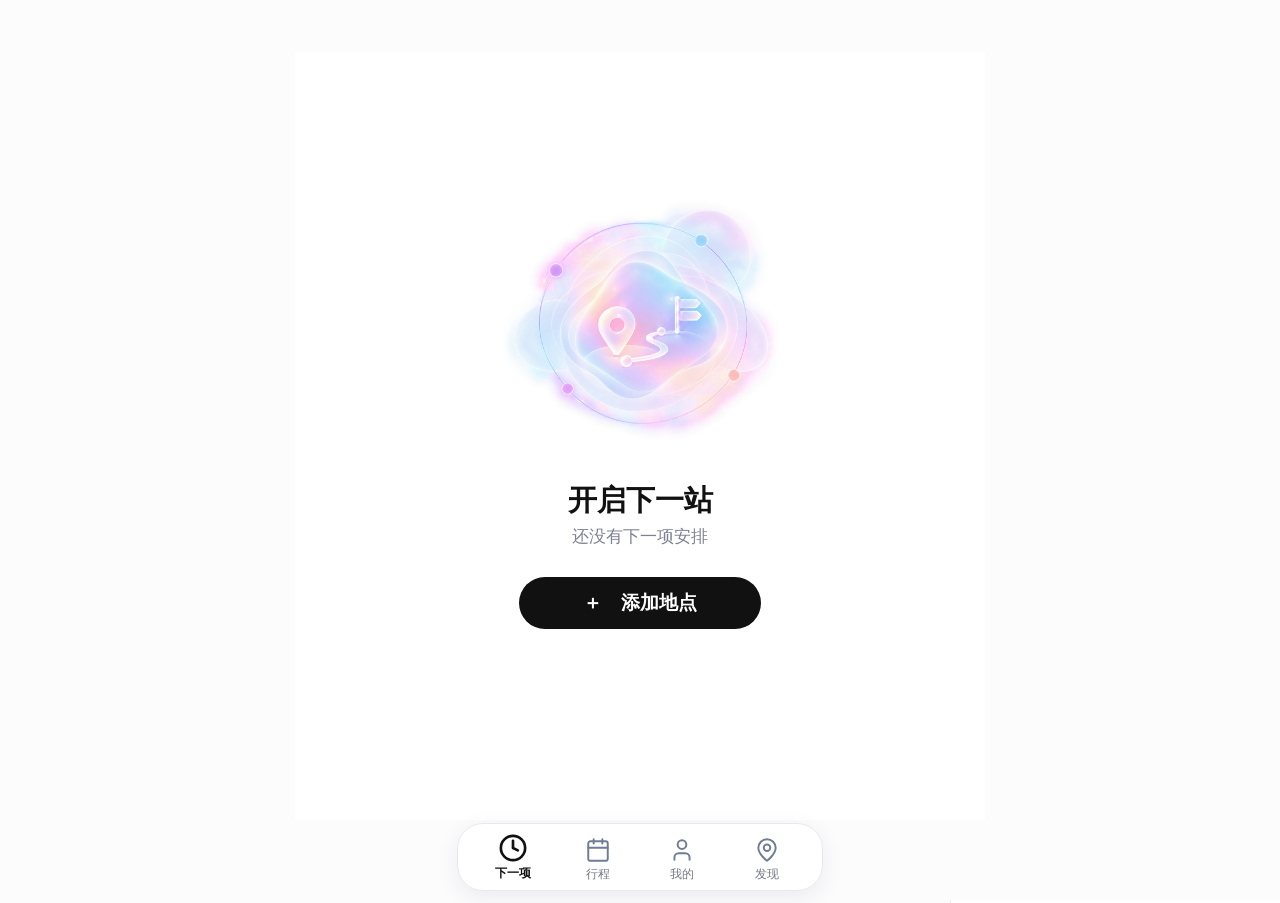
==== commit 5f240b14: "Add files via upload" ====
--- a/index.html
+++ b/index.html
@@ -13,6 +13,7 @@
   <link rel="stylesheet" href="./assets/vendor/maplibre-gl.css" />
   <link rel="stylesheet" href="./ui-theme-v3.css" />
   <link rel="stylesheet" href="./motion.css" />
+  <link rel="stylesheet" href="./theme-minimal.css" />
   <link rel="preconnect" href="https://overpass-api.de" crossorigin />
   <link rel="preconnect" href="https://a.basemaps.cartocdn.com" crossorigin />
   <link rel="preload" as="image" href="./assets/empty-next.png" fetchpriority="high" />
@@ -72,38 +73,38 @@
       .maplibregl-ctrl-top-left { top:50px; }
       .maplibregl-popup-content { max-width:280px; }
     }
-    .app-view{display:none;position:fixed;inset:0;z-index:20;background:#fbfbfc;color:#20212a;overflow:auto;padding:28px 18px 110px;font-family:-apple-system,BlinkMacSystemFont,"Segoe UI","Microsoft YaHei",sans-serif}
+    .app-view{display:none;position:fixed;inset:0;z-index:20;background:#fbfbfc;color:#1c1c1e;overflow:auto;padding:28px 18px 110px;font-family:-apple-system,BlinkMacSystemFont,"Segoe UI","Microsoft YaHei",sans-serif}
     .app-view.active{display:block}
     .app-inner{max-width:760px;margin:0 auto}
-    .app-eyebrow{font-size:13px;color:#5d55a6;font-weight:700}
-    .app-title{font-size:30px;line-height:1.15;margin:7px 0;color:#20212a}
+    .app-eyebrow{font-size:13px;color:#111111;font-weight:700}
+    .app-title{font-size:30px;line-height:1.15;margin:7px 0;color:#1c1c1e}
     .app-sub{font-size:14px;color:#767987}
-    .route-summary{display:flex;justify-content:space-between;align-items:center;margin:20px 0 16px;padding:16px 18px;border-radius:20px;background:#eeedfb;color:#57556b;font-size:14px}
+    .route-summary{display:flex;justify-content:space-between;align-items:center;margin:20px 0 16px;padding:16px 18px;border-radius:20px;background:#f5f5f7;color:#111111;font-size:14px}
     .day-picker{display:flex;gap:9px;overflow:auto;padding:2px 0 7px;margin-bottom:20px}
-    .day-picker button{flex:0 0 82px;padding:12px 7px 14px;border:1px solid #e7e8ed;border-radius:16px;background:#fff;color:#20212a;font:inherit;cursor:pointer}
-    .day-picker button b{display:block;font-size:22px;margin:7px 0}.day-picker button small{color:#767987;font-size:12px}.day-picker button.active{background:#ddd8f2;border-color:#d3caed;color:#403b7f}.day-picker button.active small{color:#5d55a6}
-    .timeline{position:relative;margin-top:18px}.timeline:before{content:"";position:absolute;left:52px;top:16px;bottom:18px;width:2px;background:#d9d7ee}.timeline-row{position:relative;display:grid;grid-template-columns:48px 1fr;gap:16px;margin-bottom:16px}.timeline-row time{font-size:13px;font-weight:700;color:#5d55a6;padding-top:16px}.timeline-dot{position:absolute;left:47px;top:19px;width:12px;height:12px;border-radius:50%;background:#5d55a6;box-shadow:0 0 0 4px #fbfbfc}.app-card{margin:0;padding:16px;border:1px solid #e7e8ed;border-radius:19px;background:#fff;box-shadow:0 5px 16px #25283a09;cursor:pointer}.app-card h3{margin:0 0 7px;font-size:17px}.app-meta{color:#767987;font-size:13px;line-height:1.6}.app-card.highlight{background:#eeedfb;border-color:#d8d2f0}.app-note{margin:12px 0;padding:12px 14px;border-radius:14px;background:#eeedfb;color:#57556b;font-size:13px;line-height:1.6}.check-row{display:flex;align-items:center;gap:8px;margin-top:12px;color:#57556b;font-size:13px}.check-row input{width:18px;height:18px;accent-color:#5d55a6}.expense-grid{display:grid;grid-template-columns:minmax(0,1fr) 92px;gap:8px}.expense-grid input,.expense-grid select,.editor-grid input,.editor-grid select{width:100%;min-width:0;box-sizing:border-box;border:1px solid #dfe1e8;border-radius:10px;background:#fff;padding:10px;font:inherit;color:#20212a}.expense-actions{display:flex;gap:8px;margin-top:9px}.expense-actions button,.editor-actions button{border:0;border-radius:10px;padding:9px 12px;background:#5d55a6;color:#fff;font:inherit;font-size:13px;cursor:pointer}.expense-actions button.secondary,.editor-actions button.secondary{background:#eeedfb;color:#403b7f}.expense-add-trigger{float:right;width:30px;height:30px;border:0;border-radius:9px;background:#eeedfb;color:#403b7f;font-size:23px;line-height:1;cursor:pointer}.expense-record{display:flex;align-items:center;justify-content:space-between;gap:10px;padding:13px 0;border-bottom:1px solid #e7e8ed;color:#302d55;font-size:16px;font-weight:600}.expense-record small{display:block;margin-top:4px;color:#767987;font-size:12px;font-weight:400}.editor-grid{display:grid;grid-template-columns:1fr 110px;gap:8px}.editor-grid textarea{grid-column:1/-1;min-height:70px;border:1px solid #dfe1e8;border-radius:10px;padding:10px;font:inherit;resize:vertical}.editor-actions{display:flex;gap:8px;margin-top:10px}.delete-event{float:right;border:0;background:transparent;color:#a34d5f;font-size:18px;cursor:pointer}.detail-place-image{display:none}.expense-entry-form{position:fixed;z-index:60;left:0;right:0;bottom:0;border-radius:22px 22px 0 0;background:#fbfbfc;padding:18px 18px calc(22px + env(safe-area-inset-bottom));box-shadow:0 -10px 32px #25283a30}.expense-entry-form.inline{position:static;padding:0;margin-top:12px;border-radius:0;box-shadow:none;background:transparent}
-    .time-edit{align-self:start;transform:translateX(-9px);text-align:left;border:0;background:transparent;color:#5d55a6;font:inherit;font-weight:700;padding:16px 0 0;cursor:pointer}.timeline .app-meta{display:-webkit-box;-webkit-box-orient:vertical;-webkit-line-clamp:2;overflow:hidden}.trip-sheet{box-sizing:border-box;max-width:100vw;overflow-x:hidden}.place-suggestions{width:100%;box-sizing:border-box;border:1px solid #dfe1e8;border-radius:12px;background:#fff;padding:10px;font:inherit;margin-bottom:6px}.place-suggestion-list{display:none;max-height:190px;overflow:auto;margin:0 0 10px;border:1px solid #dfe1e8;border-radius:12px;background:#fff;box-shadow:0 8px 20px #25283a14}.place-suggestion-list.open{display:block}.place-suggestion-item{display:block;width:100%;padding:10px 12px;border:0;border-bottom:1px solid #eef0f4;background:#fff;text-align:left;color:#20212a;font:inherit;cursor:pointer}.place-suggestion-item:last-child{border-bottom:0}.place-suggestion-item small{display:block;margin-top:3px;color:#767987;font-size:11px;white-space:nowrap;overflow:hidden;text-overflow:ellipsis}
-    .detail-head{margin:-28px -18px 18px;padding:18px;background:#eeedfb;border-bottom:1px solid #dedaf4}.back-button{border:0;background:transparent;padding:0;color:#403b7f;font-weight:700;font-size:13px;cursor:pointer}.detail-head h2{font-size:28px;margin:22px 0 5px}.app-button{display:flex;align-items:center;justify-content:center;gap:10px;width:100%;max-width:100%;box-sizing:border-box;margin-left:auto;margin-right:auto;border:0;border-radius:14px;background:#5d55a6;color:#fff;padding:13px;text-align:center;font:inherit;font-weight:700;text-decoration:none;cursor:pointer}.detail-card{margin:14px 0;padding:17px;border:1px solid #e7e8ed;border-radius:20px;background:#fff;box-shadow:0 5px 16px #25283a09}.detail-card h3{margin:0 0 9px;font-size:18px}.detail-card p{margin:0;color:#767987;font-size:13px;line-height:1.65}.detail-note{margin:12px 0;padding:12px 14px;border-radius:14px;background:#eeedfb;color:#57556b;font-size:13px;line-height:1.6}.sync-box{margin:14px 0;padding:15px;border:1px solid #d8d2f0;border-radius:18px;background:#f5f3ff}.sync-box h3{margin:0 0 6px;font-size:16px}.sync-box p{margin:0 0 10px;color:#67657a;font-size:12px;line-height:1.5}.sync-row{display:flex;gap:8px}.sync-row input{min-width:0;flex:1;border:1px solid #dfe1e8;border-radius:10px;padding:10px;font:inherit;background:#fff}.sync-row button{border:0;border-radius:10px;padding:9px 12px;background:#5d55a6;color:#fff;font:inherit;font-size:13px;cursor:pointer;white-space:nowrap}.sync-status{margin-top:8px;color:#5d55a6;font-size:12px}
-    .discover-view{padding:0;overflow:hidden;background:transparent;pointer-events:none}.discover-view.active{display:block}.discover-controls{display:none}.discover-sheet{position:absolute;z-index:2;left:12px;right:12px;top:12px;height:74px;max-height:62vh;overflow:hidden;border:1px solid #e7e8ed;border-radius:22px;background:#fffffff5;padding:0 16px;pointer-events:auto;box-shadow:0 8px 28px #25283a2b;backdrop-filter:blur(14px);transition:height .22s ease,padding .22s ease}.discover-sheet.open{height:62vh;padding:14px 16px 18px;overflow:auto}.discover-sheet-head{position:relative;display:flex;align-items:center;gap:12px;min-height:74px}.discover-sheet.open .discover-sheet-head{min-height:52px}.discover-sheet-head h2{margin:0 0 3px;font-size:20px;line-height:1.2}.discover-sheet-head p{margin:0;color:#767987;font-size:12px}.discover-sheet-head .discover-locate{float:none;margin:0 38px 0 auto;white-space:nowrap}.discover-sheet-toggle{position:absolute;right:0;top:50%;width:34px;height:34px;transform:translateY(-50%);border:0;border-radius:50%;background:#eeedfb;color:#5d55a6;font-size:21px;line-height:1;cursor:pointer}.discover-sheet.open .discover-sheet-toggle{top:26px}.discover-filters{display:flex;gap:7px;overflow:auto;margin:4px 0 10px}.discover-filters button{border:1px solid #e7e8ed;border-radius:999px;background:#fff;color:#767987;padding:8px 11px;white-space:nowrap;font:inherit;font-size:12px;cursor:pointer}.discover-filters button.active{background:#5d55a6;color:#fff;border-color:#5d55a6}.discover-sheet:not(.open) .discover-filters,.discover-sheet:not(.open) #discover-list{display:none}.discover-row{display:flex;gap:10px;padding:12px 0;border-bottom:1px solid #e7e8ed;cursor:pointer}.discover-row .swatch{width:10px;height:10px;border-radius:50%;background:#5d55a6;margin-top:5px;flex:none}.discover-row strong{display:block;font-size:15px}.discover-row small{color:#767987;line-height:1.5}
-    .bottom-nav{position:fixed;z-index:30;left:18px;right:18px;bottom:calc(10px + env(safe-area-inset-bottom));display:grid;grid-template-columns:repeat(4,1fr);padding:9px 8px 10px;border:1px solid #e7e8ed;border-radius:22px;background:#fffffff2;box-shadow:0 8px 28px #25283a24;backdrop-filter:blur(12px)}.bottom-nav button{border:0;background:transparent;color:#8b8d99;font:inherit;font-size:12px;cursor:pointer}.bottom-nav button span{display:block;margin:auto auto 4px;width:34px;height:28px;border-radius:10px;font-size:20px;line-height:28px}.bottom-nav button.active{color:#403b7f;font-weight:700}.bottom-nav button.active span{background:#eeedfb;color:#5d55a6}
-    body .mobile-tools{display:none}.discover-locate{border:0;border-radius:999px;background:#5d55a6;color:#fff;padding:8px 11px;font:inherit;font-size:12px;cursor:pointer;float:right;margin-top:-5px}
+    .day-picker button{flex:0 0 82px;padding:12px 7px 14px;border:1px solid #e7e8ed;border-radius:16px;background:#fff;color:#1c1c1e;font:inherit;cursor:pointer}
+    .day-picker button b{display:block;font-size:22px;margin:7px 0}.day-picker button small{color:#767987;font-size:12px}.day-picker button.active{background:#e5e5ea;border-color:#e5e5ea;color:#111111}.day-picker button.active small{color:#111111}
+    .timeline{position:relative;margin-top:18px}.timeline:before{content:"";position:absolute;left:52px;top:16px;bottom:18px;width:2px;background:#e5e5ea}.timeline-row{position:relative;display:grid;grid-template-columns:48px 1fr;gap:16px;margin-bottom:16px}.timeline-row time{font-size:13px;font-weight:700;color:#111111;padding-top:16px}.timeline-dot{position:absolute;left:47px;top:19px;width:12px;height:12px;border-radius:50%;background:#111111;box-shadow:0 0 0 4px #fbfbfc}.app-card{margin:0;padding:16px;border:1px solid #e7e8ed;border-radius:19px;background:#fff;box-shadow:0 5px 16px #25283a09;cursor:pointer}.app-card h3{margin:0 0 7px;font-size:17px}.app-meta{color:#767987;font-size:13px;line-height:1.6}.app-card.highlight{background:#f5f5f7;border-color:#e5e5ea}.app-note{margin:12px 0;padding:12px 14px;border-radius:14px;background:#f5f5f7;color:#111111;font-size:13px;line-height:1.6}.check-row{display:flex;align-items:center;gap:8px;margin-top:12px;color:#111111;font-size:13px}.check-row input{width:18px;height:18px;accent-color:#111111}.expense-grid{display:grid;grid-template-columns:minmax(0,1fr) 92px;gap:8px}.expense-grid input,.expense-grid select,.editor-grid input,.editor-grid select{width:100%;min-width:0;box-sizing:border-box;border:1px solid #dfe1e8;border-radius:10px;background:#fff;padding:10px;font:inherit;color:#1c1c1e}.expense-actions{display:flex;gap:8px;margin-top:9px}.expense-actions button,.editor-actions button{border:0;border-radius:10px;padding:9px 12px;background:#111111;color:#fff;font:inherit;font-size:13px;cursor:pointer}.expense-actions button.secondary,.editor-actions button.secondary{background:#f5f5f7;color:#111111}.expense-add-trigger{float:right;width:30px;height:30px;border:0;border-radius:9px;background:#f5f5f7;color:#111111;font-size:23px;line-height:1;cursor:pointer}.expense-record{display:flex;align-items:center;justify-content:space-between;gap:10px;padding:13px 0;border-bottom:1px solid #e7e8ed;color:#1c1c1e;font-size:16px;font-weight:600}.expense-record small{display:block;margin-top:4px;color:#767987;font-size:12px;font-weight:400}.editor-grid{display:grid;grid-template-columns:1fr 110px;gap:8px}.editor-grid textarea{grid-column:1/-1;min-height:70px;border:1px solid #dfe1e8;border-radius:10px;padding:10px;font:inherit;resize:vertical}.editor-actions{display:flex;gap:8px;margin-top:10px}.delete-event{float:right;border:0;background:transparent;color:#a34d5f;font-size:18px;cursor:pointer}.detail-place-image{display:none}.expense-entry-form{position:fixed;z-index:60;left:0;right:0;bottom:0;border-radius:22px 22px 0 0;background:#fbfbfc;padding:18px 18px calc(22px + env(safe-area-inset-bottom));box-shadow:0 -10px 32px #25283a30}.expense-entry-form.inline{position:static;padding:0;margin-top:12px;border-radius:0;box-shadow:none;background:transparent}
+    .time-edit{align-self:start;transform:translateX(-9px);text-align:left;border:0;background:transparent;color:#111111;font:inherit;font-weight:700;padding:16px 0 0;cursor:pointer}.timeline .app-meta{display:-webkit-box;-webkit-box-orient:vertical;-webkit-line-clamp:2;overflow:hidden}.trip-sheet{box-sizing:border-box;max-width:100vw;overflow-x:hidden}.place-suggestions{width:100%;box-sizing:border-box;border:1px solid #dfe1e8;border-radius:12px;background:#fff;padding:10px;font:inherit;margin-bottom:6px}.place-suggestion-list{display:none;max-height:190px;overflow:auto;margin:0 0 10px;border:1px solid #dfe1e8;border-radius:12px;background:#fff;box-shadow:0 8px 20px #25283a14}.place-suggestion-list.open{display:block}.place-suggestion-item{display:block;width:100%;padding:10px 12px;border:0;border-bottom:1px solid #eef0f4;background:#fff;text-align:left;color:#1c1c1e;font:inherit;cursor:pointer}.place-suggestion-item:last-child{border-bottom:0}.place-suggestion-item small{display:block;margin-top:3px;color:#767987;font-size:11px;white-space:nowrap;overflow:hidden;text-overflow:ellipsis}
+    .detail-head{margin:-28px -18px 18px;padding:18px;background:#f5f5f7;border-bottom:1px solid #e5e5ea}.back-button{border:0;background:transparent;padding:0;color:#111111;font-weight:700;font-size:13px;cursor:pointer}.detail-head h2{font-size:28px;margin:22px 0 5px}.app-button{display:flex;align-items:center;justify-content:center;gap:10px;width:100%;max-width:100%;box-sizing:border-box;margin-left:auto;margin-right:auto;border:0;border-radius:14px;background:#111111;color:#fff;padding:13px;text-align:center;font:inherit;font-weight:700;text-decoration:none;cursor:pointer}.detail-card{margin:14px 0;padding:17px;border:1px solid #e7e8ed;border-radius:20px;background:#fff;box-shadow:0 5px 16px #25283a09}.detail-card h3{margin:0 0 9px;font-size:18px}.detail-card p{margin:0;color:#767987;font-size:13px;line-height:1.65}.detail-note{margin:12px 0;padding:12px 14px;border-radius:14px;background:#f5f5f7;color:#111111;font-size:13px;line-height:1.6}.sync-box{margin:14px 0;padding:15px;border:1px solid #e5e5ea;border-radius:18px;background:#f5f5f7}.sync-box h3{margin:0 0 6px;font-size:16px}.sync-box p{margin:0 0 10px;color:#67657a;font-size:12px;line-height:1.5}.sync-row{display:flex;gap:8px}.sync-row input{min-width:0;flex:1;border:1px solid #dfe1e8;border-radius:10px;padding:10px;font:inherit;background:#fff}.sync-row button{border:0;border-radius:10px;padding:9px 12px;background:#111111;color:#fff;font:inherit;font-size:13px;cursor:pointer;white-space:nowrap}.sync-status{margin-top:8px;color:#111111;font-size:12px}
+    .discover-view{padding:0;overflow:hidden;background:transparent;pointer-events:none}.discover-view.active{display:block}.discover-controls{display:none}.discover-sheet{position:absolute;z-index:2;left:12px;right:12px;top:12px;height:74px;max-height:62vh;overflow:hidden;border:1px solid #e7e8ed;border-radius:22px;background:#fffffff5;padding:0 16px;pointer-events:auto;box-shadow:0 8px 28px #25283a2b;backdrop-filter:blur(14px);transition:height .22s ease,padding .22s ease}.discover-sheet.open{height:62vh;padding:14px 16px 18px;overflow:auto}.discover-sheet-head{position:relative;display:flex;align-items:center;gap:12px;min-height:74px}.discover-sheet.open .discover-sheet-head{min-height:52px}.discover-sheet-head h2{margin:0 0 3px;font-size:20px;line-height:1.2}.discover-sheet-head p{margin:0;color:#767987;font-size:12px}.discover-sheet-head .discover-locate{float:none;margin:0 38px 0 auto;white-space:nowrap}.discover-sheet-toggle{position:absolute;right:0;top:50%;width:34px;height:34px;transform:translateY(-50%);border:0;border-radius:50%;background:#f5f5f7;color:#111111;font-size:21px;line-height:1;cursor:pointer}.discover-sheet.open .discover-sheet-toggle{top:26px}.discover-filters{display:flex;gap:7px;overflow:auto;margin:4px 0 10px}.discover-filters button{border:1px solid #e7e8ed;border-radius:999px;background:#fff;color:#767987;padding:8px 11px;white-space:nowrap;font:inherit;font-size:12px;cursor:pointer}.discover-filters button.active{background:#111111;color:#fff;border-color:#111111}.discover-sheet:not(.open) .discover-filters,.discover-sheet:not(.open) #discover-list{display:none}.discover-row{display:flex;gap:10px;padding:12px 0;border-bottom:1px solid #e7e8ed;cursor:pointer}.discover-row .swatch{width:10px;height:10px;border-radius:50%;background:#111111;margin-top:5px;flex:none}.discover-row strong{display:block;font-size:15px}.discover-row small{color:#767987;line-height:1.5}
+    .bottom-nav{position:fixed;z-index:30;left:18px;right:18px;bottom:calc(10px + env(safe-area-inset-bottom));display:grid;grid-template-columns:repeat(4,1fr);padding:9px 8px 10px;border:1px solid #e7e8ed;border-radius:22px;background:#fffffff2;box-shadow:0 8px 28px #25283a24;backdrop-filter:blur(12px)}.bottom-nav button{border:0;background:transparent;color:#8b8d99;font:inherit;font-size:12px;cursor:pointer}.bottom-nav button span{display:block;margin:auto auto 4px;width:34px;height:28px;border-radius:10px;font-size:20px;line-height:28px}.bottom-nav button.active{color:#111111;font-weight:700}.bottom-nav button.active span{background:#f5f5f7;color:#111111}
+    body .mobile-tools{display:none}.discover-locate{border:0;border-radius:999px;background:#111111;color:#fff;padding:8px 11px;font:inherit;font-size:12px;cursor:pointer;float:right;margin-top:-5px}
     @media (min-width:761px){.app-view{padding-bottom:30px}.bottom-nav{left:auto;right:24px;bottom:24px;width:380px}.discover-sheet{left:auto;width:420px;right:24px;top:24px}.discover-sheet.open{height:58vh}}
     body[data-mode="discover"] header,body[data-mode="discover"] aside{display:none}body[data-mode="discover"] .layout{height:100vh}
   </style>
 <style>
-.add-trip-button{display:flex;align-items:center;justify-content:center;flex:0 0 42px;width:42px;height:42px;border:0;border-radius:14px;background:#5d55a6;color:#fff;font-size:28px;line-height:1;cursor:pointer;box-shadow:0 5px 14px #5d55a633}.itinerary-top{display:flex;justify-content:space-between;align-items:center;gap:14px;margin:7px 0 3px}.itinerary-top .app-title{margin:0}.trip-sheet{position:fixed;z-index:50;left:0;right:0;bottom:0;transform:translateY(110%);transition:transform .22s ease;border-radius:24px 24px 0 0;background:#fbfbfc;padding:18px 18px calc(22px + env(safe-area-inset-bottom));box-shadow:0 -10px 32px #25283a30}.trip-sheet.open{transform:translateY(0)}.trip-sheet h3{margin:0 0 7px;font-size:20px}.trip-sheet p{margin:0 0 15px;color:#767987;font-size:13px}.trip-sheet select,.trip-sheet input{width:100%;border:1px solid #dfe1e8;border-radius:12px;background:#fff;padding:12px;font:inherit;box-sizing:border-box;margin-bottom:10px}.trip-sheet-actions{display:flex;gap:9px}.trip-sheet-actions button{flex:1;border:0;border-radius:12px;padding:12px;font:inherit;cursor:pointer;background:#5d55a6;color:#fff}.trip-sheet-actions .cancel{background:#eeedfb;color:#403b7f}.dragging{opacity:.45}.drop-target{outline:2px dashed #5d55a6;outline-offset:3px}
-.expense-page-title{margin:0}.expense-title-row{display:flex;align-items:center;justify-content:space-between;gap:12px;margin:4px 0 16px}.expense-title-row .expense-summary{flex:1;margin:0;padding:11px 14px}.expense-summary{display:flex;justify-content:space-between;gap:12px;align-items:center;margin:18px 0 14px;padding:16px 18px;border-radius:18px;background:#eeedfb;color:#57556b}.expense-summary strong{font-size:18px;color:#403b7f}.expense-filters{display:grid;grid-template-columns:repeat(4,minmax(0,1fr));gap:10px;margin:14px 0;padding-bottom:4px}.expense-filter{display:flex;flex-direction:column;gap:5px;min-width:0;width:100%;color:#767987;font-size:12px}.expense-filter select,.expense-filter input{display:block;width:100%;max-width:100%;height:42px;min-width:0;min-height:42px;box-sizing:border-box;border:1px solid #dfe1e8;border-radius:11px;background:#fff;padding:7px 5px;font:inherit;font-size:12px;color:#20212a}.expense-filter select[multiple]{height:42px;min-height:42px}.expense-time-range{display:contents}.expense-calendar{display:grid;grid-template-columns:repeat(7,minmax(0,1fr));gap:6px}.expense-weekday{text-align:center;color:#767987;font-size:11px;padding:5px 0}.expense-day{min-height:58px;border:1px solid #dedaf4;border-radius:10px;background:#eeedfb;padding:7px 5px;text-align:left;font:inherit;color:#302d55}.expense-day.out-range{background:#f2f2f4;border-color:#e7e8ed;color:#a4a5ad}.expense-day.muted{background:#f6f6f7;color:#b9bac0}.expense-day strong{display:block;font-size:12px}.expense-day small{display:block;margin-top:8px;color:#5d55a6;font-size:10px;white-space:nowrap;overflow:hidden;text-overflow:ellipsis}.expense-day.out-range small,.expense-day.muted small{color:#a4a5ad}.expense-list{margin-top:18px}.expense-list-row{display:flex;justify-content:space-between;gap:10px;padding:12px 0;border-bottom:1px solid #e7e8ed}.expense-list-row small{display:block;color:#767987;margin-top:3px}.expense-empty{padding:20px 0;color:#767987;font-size:13px}
+.add-trip-button{display:flex;align-items:center;justify-content:center;flex:0 0 42px;width:42px;height:42px;border:0;border-radius:14px;background:#111111;color:#fff;font-size:28px;line-height:1;cursor:pointer;box-shadow:0 5px 14px #11111122}.itinerary-top{display:flex;justify-content:space-between;align-items:center;gap:14px;margin:7px 0 3px}.itinerary-top .app-title{margin:0}.trip-sheet{position:fixed;z-index:50;left:0;right:0;bottom:0;transform:translateY(110%);transition:transform .22s ease;border-radius:24px 24px 0 0;background:#fbfbfc;padding:18px 18px calc(22px + env(safe-area-inset-bottom));box-shadow:0 -10px 32px #25283a30}.trip-sheet.open{transform:translateY(0)}.trip-sheet h3{margin:0 0 7px;font-size:20px}.trip-sheet p{margin:0 0 15px;color:#767987;font-size:13px}.trip-sheet select,.trip-sheet input{width:100%;border:1px solid #dfe1e8;border-radius:12px;background:#fff;padding:12px;font:inherit;box-sizing:border-box;margin-bottom:10px}.trip-sheet-actions{display:flex;gap:9px}.trip-sheet-actions button{flex:1;border:0;border-radius:12px;padding:12px;font:inherit;cursor:pointer;background:#111111;color:#fff}.trip-sheet-actions .cancel{background:#f5f5f7;color:#111111}.dragging{opacity:.45}.drop-target{outline:2px dashed #111111;outline-offset:3px}
+.expense-page-title{margin:0}.expense-title-row{display:flex;align-items:center;justify-content:space-between;gap:12px;margin:4px 0 16px}.expense-title-row .expense-summary{flex:1;margin:0;padding:11px 14px}.expense-summary{display:flex;justify-content:space-between;gap:12px;align-items:center;margin:18px 0 14px;padding:16px 18px;border-radius:18px;background:#f5f5f7;color:#111111}.expense-summary strong{font-size:18px;color:#111111}.expense-filters{display:grid;grid-template-columns:repeat(4,minmax(0,1fr));gap:10px;margin:14px 0;padding-bottom:4px}.expense-filter{display:flex;flex-direction:column;gap:5px;min-width:0;width:100%;color:#767987;font-size:12px}.expense-filter select,.expense-filter input{display:block;width:100%;max-width:100%;height:42px;min-width:0;min-height:42px;box-sizing:border-box;border:1px solid #dfe1e8;border-radius:11px;background:#fff;padding:7px 5px;font:inherit;font-size:12px;color:#1c1c1e}.expense-filter select[multiple]{height:42px;min-height:42px}.expense-time-range{display:contents}.expense-calendar{display:grid;grid-template-columns:repeat(7,minmax(0,1fr));gap:6px}.expense-weekday{text-align:center;color:#767987;font-size:11px;padding:5px 0}.expense-day{min-height:58px;border:1px solid #e5e5ea;border-radius:10px;background:#f5f5f7;padding:7px 5px;text-align:left;font:inherit;color:#1c1c1e}.expense-day.out-range{background:#f2f2f4;border-color:#e7e8ed;color:#a4a5ad}.expense-day.muted{background:#f6f6f7;color:#b9bac0}.expense-day strong{display:block;font-size:12px}.expense-day small{display:block;margin-top:8px;color:#111111;font-size:10px;white-space:nowrap;overflow:hidden;text-overflow:ellipsis}.expense-day.out-range small,.expense-day.muted small{color:#a4a5ad}.expense-list{margin-top:18px}.expense-list-row{display:flex;justify-content:space-between;gap:10px;padding:12px 0;border-bottom:1px solid #e7e8ed}.expense-list-row small{display:block;color:#767987;margin-top:3px}.expense-empty{padding:20px 0;color:#767987;font-size:13px}
 @media (max-width:600px){.expense-filters{grid-template-columns:repeat(4,minmax(0,1fr));gap:6px}.expense-title-row{gap:8px}.expense-title-row .app-title{font-size:28px;white-space:nowrap}.expense-title-row .expense-summary{min-width:0;padding:10px 9px}.expense-title-row .expense-summary strong{font-size:14px;white-space:nowrap}.expense-filter{gap:4px;font-size:10px}.expense-filter input,.expense-filter select{font-size:10px;padding-left:2px;padding-right:2px;border-radius:9px}.expense-filter input[type=date]{-webkit-appearance:none;appearance:none}}
-.expense-filter select.empty-filter{color:transparent;text-shadow:none}.expense-filter select.empty-filter:focus{color:#20212a}.expense-filter input,.expense-filter select{line-height:40px;padding-top:0;padding-bottom:0}.expense-filter input[type=date]{line-height:40px}.expense-choice select{-webkit-appearance:none;appearance:none;background-image:none;text-align:left}
-.itinerary-city{margin-top:14px;color:#767987;font-size:12px}.day-expense{display:flex;justify-content:space-between;align-items:center;margin:16px 0;padding:10px 2px;color:#767987;font-size:13px;border-bottom:1px solid #e7e8ed}.day-expense b{color:#403b7f;font-size:14px}
-.choice-sheet .choice-grid{display:grid;gap:10px;margin:14px 0}.choice-sheet .choice-btn{display:flex;align-items:center;justify-content:space-between;width:100%;border:1px solid #e2e1ef;border-radius:16px;background:#fff;padding:15px 16px;text-align:left;font:inherit;color:#29263d;cursor:pointer}.choice-sheet .choice-btn strong{font-size:16px}.choice-sheet .choice-btn span{color:#8b879c;font-size:20px}.planner-sheet{max-height:88dvh;overflow:auto}.planner-step{display:none}.planner-step.active{display:block}.planner-fields{display:grid;grid-template-columns:1fr 1fr;gap:9px}.planner-fields label,.planner-question label{display:block;min-height:0;color:#767987;font-size:12px}.planner-fields input,.planner-fields select,.planner-question select,.planner-question input{margin-top:5px}.planner-question{margin:14px 0}.planner-question strong{display:block;font-size:14px;color:#302d55;margin-bottom:7px}.planner-options{display:flex;flex-wrap:wrap;gap:8px}.planner-options label{display:flex;align-items:center;gap:5px;border:1px solid #e3e1ee;border-radius:999px;padding:8px 10px;background:#fff;color:#57556b}.planner-options input{margin:0}.planner-progress{color:#8b879c;font-size:12px;margin-bottom:7px}.planner-loading{text-align:center;padding:24px 8px 10px}.footprints{display:flex;justify-content:center;gap:12px;margin:18px 0 16px}.footprints i{display:block;width:15px;height:22px;border-radius:60% 60% 48% 48%;background:#5d55a6;transform:rotate(-28deg);animation:step .9s infinite ease-in-out}.footprints i:nth-child(2){margin-top:14px;animation-delay:.18s}.footprints i:nth-child(3){animation-delay:.36s}.footprints i:nth-child(4){margin-top:14px;animation-delay:.54s}@keyframes step{0%,100%{opacity:.28;transform:translateY(3px) rotate(-28deg)}50%{opacity:1;transform:translateY(-3px) rotate(-28deg)}}.plan-preview{max-height:72dvh;overflow:auto;padding-right:2px}.plan-preview h4{margin:18px 0 8px;color:#403b7f}.plan-line{position:relative;margin-left:10px;padding:0 0 2px 21px;border-left:2px solid #d8d2f0}.plan-line:before{content:"";position:absolute;left:-6px;top:4px;width:10px;height:10px;border-radius:50%;background:#5d55a6;box-shadow:0 0 0 4px #eeedfb}.plan-card{margin:0 0 10px;padding:12px 13px;border:1px solid #e7e8ed;border-radius:14px;background:#fff}.plan-card b{display:block;margin-bottom:4px;color:#302d55}.plan-card small{color:#767987;line-height:1.5}
-.swipe-cell{position:relative;margin-bottom:16px;overflow:hidden;border-radius:19px}.swipe-cell .app-card{position:relative;z-index:1;transition:transform .18s ease;margin:0}.swipe-cell .swipe-delete{position:absolute;z-index:0;inset:0 0 0 auto;width:86px;border:0;background:#d8d9de;color:#4f515b;font:inherit;font-weight:700;cursor:pointer}.swipe-cell .app-card.completed{background:#f0f1f3;border-color:#e0e1e5;color:#8a8c95;box-shadow:none}.swipe-cell .app-card.completed h3,.swipe-cell .app-card.completed .app-meta{color:#92949d}.day-delete-sheet p{margin-bottom:18px}.planner-question-card{margin:15px 0;padding:14px;border:1px solid #e6e4ef;border-radius:15px;background:#fff}.planner-question-card strong{margin-bottom:10px}.planner-question-card .planner-options{display:grid;grid-template-columns:1fr 1fr;gap:8px}.planner-question-card .planner-options label{border-radius:11px;padding:10px 9px;min-height:40px}.planner-question-card .planner-options input{width:16px;height:16px;flex:none}
-    .my-view{padding:0 18px 110px;background:linear-gradient(150deg,#fbfcff 0%,#f4f1ff 52%,#fff8fa 100%)}.my-shell{max-width:760px;margin:0 auto;min-height:100%;padding-top:12px}.my-head{display:flex;align-items:flex-start;justify-content:space-between;gap:12px}.my-head h2{margin:0;font-size:25px;line-height:1.15}.my-head button{border:0;background:#fff;border-radius:12px;width:40px;height:40px;color:#6d6a80;font-size:20px}.my-stage{position:relative;min-height:650px;margin-top:0;overflow:hidden}.my-stage:before{content:"";position:absolute;left:50%;top:45%;width:260px;height:260px;transform:translate(-50%,-50%);border:1px solid #d9d0fb;border-radius:50%;box-shadow:0 0 0 28px #ffffff40,0 0 0 56px #ffffff36}.station{position:absolute;left:50%;top:45%;transform:translate(-50%,-50%);width:165px;height:165px;border-radius:48% 52% 55% 45%;background:linear-gradient(145deg,#bca5ff,#ffb5dc);display:grid;place-items:center;box-shadow:0 18px 35px #a98ef34d;color:#fff;text-align:center}.station-art{position:relative;width:105px;height:75px;margin-top:12px}.station-art .roof{position:absolute;left:10px;top:3px;width:72px;height:15px;background:#fff;border-radius:3px;transform:skew(-12deg);box-shadow:17px 8px 0 -4px #ffffffaa}.station-art .post{position:absolute;left:24px;top:18px;width:8px;height:45px;background:#fff;box-shadow:55px 0 0 #fff}.station-art .bench{position:absolute;left:20px;bottom:6px;width:63px;height:8px;border-radius:5px;background:#fff;box-shadow:0 -13px 0 -2px #fff}.station-art .sign{position:absolute;right:0;top:21px;width:17px;height:39px;border-left:5px solid #fff}.station-art .sign:before,.station-art .sign:after{content:"";position:absolute;left:0;width:25px;height:7px;border-radius:3px;background:#fff}.station-art .sign:before{top:0}.station-art .sign:after{top:12px}.station small{display:block;margin-top:-24px;font-size:12px}.my-card{position:absolute;width:145px;min-height:137px;padding:16px;border:1px solid #fff;border-radius:24px;background:#fffffff0;box-shadow:0 12px 30px #8f82bc1c;cursor:pointer}.my-card h3{margin:8px 0 6px;font-size:21px}.my-card p{margin:0;color:#767987;font-size:12px;line-height:1.5}.my-card b{display:block;margin-top:8px;font-size:20px;color:#302d55}.my-card.expense{left:0;top:75px}.my-card.memory{right:0;top:110px}.my-card.taste{left:0;bottom:60px}.my-card.foot{right:0;bottom:30px}.my-icon{display:grid;place-items:center;width:38px;height:38px;border-radius:50%;background:#eeedfb;color:#5d55a6;font-size:22px}.my-panel{margin:0 auto;max-width:760px}.my-toolbar{display:flex;gap:8px;overflow:auto;margin:12px 0}.my-toolbar button{flex:0 0 auto;border:1px solid #e5e2f0;border-radius:12px;background:#fff;padding:9px 12px;color:#514d68;font:inherit;font-size:13px}.my-place-map{position:relative;height:300px;margin:12px 0;border:1px solid #e4e0ef;border-radius:22px;background:#dfeaf0;overflow:hidden}.my-place-map:before{content:"";position:absolute;inset:0;background:linear-gradient(25deg,transparent 48%,#ffffff90 49%,transparent 51%),linear-gradient(155deg,transparent 48%,#ffffff90 49%,transparent 51%);opacity:.7}.city-dot{position:absolute;z-index:1;width:14px;height:14px;border-radius:50%;background:#5d55a6;box-shadow:0 0 0 5px #ffffffb3;cursor:pointer}.city-dot.muted{background:#b9bdc6}.memory-photos{display:grid;grid-template-columns:repeat(3,1fr);gap:8px}.memory-photos img{width:100%;aspect-ratio:1;border-radius:12px;object-fit:cover}.social-post{padding:14px 0;border-bottom:1px solid #e7e5ed;cursor:pointer}.social-user{display:flex;align-items:center;gap:8px;font-size:13px}.social-avatar{width:30px;height:30px;border-radius:50%;background:linear-gradient(135deg,#c2b0ff,#ffc3d5);display:grid;place-items:center;color:#fff}.social-post h3{margin:10px 0 5px;font-size:17px}.social-post p{margin:0;color:#767987;font-size:13px;line-height:1.55}.social-actions{display:flex;gap:8px;margin-top:12px}.social-actions button{border:1px solid #e4e1ed;border-radius:10px;background:#fff;padding:8px 10px;color:#57556b;font:inherit;font-size:12px}.my-sheet{z-index:70}.photo-strip{display:grid;grid-template-columns:repeat(3,1fr);gap:8px;margin-top:10px}.photo-strip img{width:100%;aspect-ratio:1;object-fit:cover;border-radius:11px}.photo-actions{display:flex;gap:8px;margin-top:10px}.photo-actions button{flex:1;border:0;border-radius:11px;padding:10px;background:#eeedfb;color:#403b7f;font:inherit}.photo-viewer{position:fixed;z-index:90;inset:0;background:#111827ee;display:none;align-items:center;justify-content:center;padding:20px}.photo-viewer.open{display:flex}.photo-viewer img{max-width:100%;max-height:80vh;object-fit:contain;border-radius:10px}.photo-viewer button{position:absolute;border:0;background:#ffffff25;color:#fff;border-radius:50%;width:42px;height:42px;font-size:24px}.photo-viewer .close{right:20px;top:30px}.photo-viewer .prev{left:18px;top:50%}.photo-viewer .next{right:18px;top:50%}
-    .station{width:230px;height:230px;border-radius:30px;background:transparent;box-shadow:none}.station-image{display:block;width:100%;height:100%;object-fit:contain;filter:drop-shadow(0 18px 28px rgba(120,110,180,.16))}.empty-state{text-align:center;min-height:calc(100dvh - 150px);padding:18px 0 20px;display:flex;flex-direction:column;align-items:center}.empty-state .app-eyebrow,.empty-state .app-title{display:none}.itinerary-empty .add-trip-button{display:none}.empty-state img{display:block;width:min(82vw,430px);max-height:46vh;object-fit:contain;margin:24px auto 4px}.empty-state h3{margin:0;color:#172b4d;font-size:27px}.empty-state p{margin:8px 0 22px;color:#7b879d;font-size:16px}.empty-action{max-width:360px;border-radius:999px!important;font-size:18px;padding:15px!important;background:linear-gradient(100deg,#a86cff,#8dbdff,#ffb3da)!important;box-shadow:0 12px 30px rgba(139,124,255,.25)!important}.post-images{display:grid;grid-template-columns:repeat(3,1fr);gap:6px;margin-top:12px}.post-image{width:100%;aspect-ratio:1;object-fit:cover;border-radius:10px}.publish-preview{display:grid;grid-template-columns:repeat(3,1fr);gap:7px;margin:8px 0 12px}.publish-preview img{width:100%;aspect-ratio:1;object-fit:cover;border-radius:9px}.post-delete{border:0!important;background:#fff1f3!important;color:#b95668!important}
+.expense-filter select.empty-filter{color:transparent;text-shadow:none}.expense-filter select.empty-filter:focus{color:#1c1c1e}.expense-filter input,.expense-filter select{line-height:40px;padding-top:0;padding-bottom:0}.expense-filter input[type=date]{line-height:40px}.expense-choice select{-webkit-appearance:none;appearance:none;background-image:none;text-align:left}
+.itinerary-city{margin-top:14px;color:#767987;font-size:12px}.day-expense{display:flex;justify-content:space-between;align-items:center;margin:16px 0;padding:10px 2px;color:#767987;font-size:13px;border-bottom:1px solid #e7e8ed}.day-expense b{color:#111111;font-size:14px}
+.choice-sheet .choice-grid{display:grid;gap:10px;margin:14px 0}.choice-sheet .choice-btn{display:flex;align-items:center;justify-content:space-between;width:100%;border:1px solid #e5e5ea;border-radius:16px;background:#fff;padding:15px 16px;text-align:left;font:inherit;color:#1c1c1e;cursor:pointer}.choice-sheet .choice-btn strong{font-size:16px}.choice-sheet .choice-btn span{color:#8b879c;font-size:20px}.planner-sheet{max-height:88dvh;overflow:auto}.planner-step{display:none}.planner-step.active{display:block}.planner-fields{display:grid;grid-template-columns:1fr 1fr;gap:9px}.planner-fields label,.planner-question label{display:block;min-height:0;color:#767987;font-size:12px}.planner-fields input,.planner-fields select,.planner-question select,.planner-question input{margin-top:5px}.planner-question{margin:14px 0}.planner-question strong{display:block;font-size:14px;color:#1c1c1e;margin-bottom:7px}.planner-options{display:flex;flex-wrap:wrap;gap:8px}.planner-options label{display:flex;align-items:center;gap:5px;border:1px solid #e5e5ea;border-radius:999px;padding:8px 10px;background:#fff;color:#111111}.planner-options input{margin:0}.planner-progress{color:#8b879c;font-size:12px;margin-bottom:7px}.planner-loading{text-align:center;padding:24px 8px 10px}.footprints{display:flex;justify-content:center;gap:12px;margin:18px 0 16px}.footprints i{display:block;width:15px;height:22px;border-radius:60% 60% 48% 48%;background:#111111;transform:rotate(-28deg);animation:step .9s infinite ease-in-out}.footprints i:nth-child(2){margin-top:14px;animation-delay:.18s}.footprints i:nth-child(3){animation-delay:.36s}.footprints i:nth-child(4){margin-top:14px;animation-delay:.54s}@keyframes step{0%,100%{opacity:.28;transform:translateY(3px) rotate(-28deg)}50%{opacity:1;transform:translateY(-3px) rotate(-28deg)}}.plan-preview{max-height:72dvh;overflow:auto;padding-right:2px}.plan-preview h4{margin:18px 0 8px;color:#111111}.plan-line{position:relative;margin-left:10px;padding:0 0 2px 21px;border-left:2px solid #e5e5ea}.plan-line:before{content:"";position:absolute;left:-6px;top:4px;width:10px;height:10px;border-radius:50%;background:#111111;box-shadow:0 0 0 4px #f5f5f7}.plan-card{margin:0 0 10px;padding:12px 13px;border:1px solid #e7e8ed;border-radius:14px;background:#fff}.plan-card b{display:block;margin-bottom:4px;color:#1c1c1e}.plan-card small{color:#767987;line-height:1.5}
+.swipe-cell{position:relative;margin-bottom:16px;overflow:hidden;border-radius:19px}.swipe-cell .app-card{position:relative;z-index:1;transition:transform .18s ease;margin:0}.swipe-cell .swipe-delete{position:absolute;z-index:0;inset:0 0 0 auto;width:86px;border:0;background:#d8d9de;color:#4f515b;font:inherit;font-weight:700;cursor:pointer}.swipe-cell .app-card.completed{background:#f0f1f3;border-color:#e0e1e5;color:#8a8c95;box-shadow:none}.swipe-cell .app-card.completed h3,.swipe-cell .app-card.completed .app-meta{color:#92949d}.day-delete-sheet p{margin-bottom:18px}.planner-question-card{margin:15px 0;padding:14px;border:1px solid #e5e5ea;border-radius:15px;background:#fff}.planner-question-card strong{margin-bottom:10px}.planner-question-card .planner-options{display:grid;grid-template-columns:1fr 1fr;gap:8px}.planner-question-card .planner-options label{border-radius:11px;padding:10px 9px;min-height:40px}.planner-question-card .planner-options input{width:16px;height:16px;flex:none}
+    .my-view{padding:0 18px 110px;background:linear-gradient(150deg,#fbfcff 0%,#f5f5f7 52%,#fff8fa 100%)}.my-shell{max-width:760px;margin:0 auto;min-height:100%;padding-top:12px}.my-head{display:flex;align-items:flex-start;justify-content:space-between;gap:12px}.my-head h2{margin:0;font-size:25px;line-height:1.15}.my-head button{border:0;background:#fff;border-radius:12px;width:40px;height:40px;color:#6d6a80;font-size:20px}.my-stage{position:relative;min-height:650px;margin-top:0;overflow:hidden}.my-stage:before{content:"";position:absolute;left:50%;top:45%;width:260px;height:260px;transform:translate(-50%,-50%);border:1px solid #e5e5ea;border-radius:50%;box-shadow:0 0 0 28px #ffffff40,0 0 0 56px #ffffff36}.station{position:absolute;left:50%;top:45%;transform:translate(-50%,-50%);width:165px;height:165px;border-radius:48% 52% 55% 45%;background:linear-gradient(145deg,#e5e5ea,#ffb5dc);display:grid;place-items:center;box-shadow:0 18px 35px #a98ef34d;color:#fff;text-align:center}.station-art{position:relative;width:105px;height:75px;margin-top:12px}.station-art .roof{position:absolute;left:10px;top:3px;width:72px;height:15px;background:#fff;border-radius:3px;transform:skew(-12deg);box-shadow:17px 8px 0 -4px #ffffffaa}.station-art .post{position:absolute;left:24px;top:18px;width:8px;height:45px;background:#fff;box-shadow:55px 0 0 #fff}.station-art .bench{position:absolute;left:20px;bottom:6px;width:63px;height:8px;border-radius:5px;background:#fff;box-shadow:0 -13px 0 -2px #fff}.station-art .sign{position:absolute;right:0;top:21px;width:17px;height:39px;border-left:5px solid #fff}.station-art .sign:before,.station-art .sign:after{content:"";position:absolute;left:0;width:25px;height:7px;border-radius:3px;background:#fff}.station-art .sign:before{top:0}.station-art .sign:after{top:12px}.station small{display:block;margin-top:-24px;font-size:12px}.my-card{position:absolute;width:145px;min-height:137px;padding:16px;border:1px solid #fff;border-radius:24px;background:#fffffff0;box-shadow:0 12px 30px #8f82bc1c;cursor:pointer}.my-card h3{margin:8px 0 6px;font-size:21px}.my-card p{margin:0;color:#767987;font-size:12px;line-height:1.5}.my-card b{display:block;margin-top:8px;font-size:20px;color:#1c1c1e}.my-card.expense{left:0;top:75px}.my-card.memory{right:0;top:110px}.my-card.taste{left:0;bottom:60px}.my-card.foot{right:0;bottom:30px}.my-icon{display:grid;place-items:center;width:38px;height:38px;border-radius:50%;background:#f5f5f7;color:#111111;font-size:22px}.my-panel{margin:0 auto;max-width:760px}.my-toolbar{display:flex;gap:8px;overflow:auto;margin:12px 0}.my-toolbar button{flex:0 0 auto;border:1px solid #e5e5ea;border-radius:12px;background:#fff;padding:9px 12px;color:#111111;font:inherit;font-size:13px}.my-place-map{position:relative;height:300px;margin:12px 0;border:1px solid #e5e5ea;border-radius:22px;background:#dfeaf0;overflow:hidden}.my-place-map:before{content:"";position:absolute;inset:0;background:linear-gradient(25deg,transparent 48%,#ffffff90 49%,transparent 51%),linear-gradient(155deg,transparent 48%,#ffffff90 49%,transparent 51%);opacity:.7}.city-dot{position:absolute;z-index:1;width:14px;height:14px;border-radius:50%;background:#111111;box-shadow:0 0 0 5px #ffffffb3;cursor:pointer}.city-dot.muted{background:#b9bdc6}.memory-photos{display:grid;grid-template-columns:repeat(3,1fr);gap:8px}.memory-photos img{width:100%;aspect-ratio:1;border-radius:12px;object-fit:cover}.social-post{padding:14px 0;border-bottom:1px solid #e5e5ea;cursor:pointer}.social-user{display:flex;align-items:center;gap:8px;font-size:13px}.social-avatar{width:30px;height:30px;border-radius:50%;background:linear-gradient(135deg,#e5e5ea,#ffc3d5);display:grid;place-items:center;color:#fff}.social-post h3{margin:10px 0 5px;font-size:17px}.social-post p{margin:0;color:#767987;font-size:13px;line-height:1.55}.social-actions{display:flex;gap:8px;margin-top:12px}.social-actions button{border:1px solid #e5e5ea;border-radius:10px;background:#fff;padding:8px 10px;color:#111111;font:inherit;font-size:12px}.my-sheet{z-index:70}.photo-strip{display:grid;grid-template-columns:repeat(3,1fr);gap:8px;margin-top:10px}.photo-strip img{width:100%;aspect-ratio:1;object-fit:cover;border-radius:11px}.photo-actions{display:flex;gap:8px;margin-top:10px}.photo-actions button{flex:1;border:0;border-radius:11px;padding:10px;background:#f5f5f7;color:#111111;font:inherit}.photo-viewer{position:fixed;z-index:90;inset:0;background:#111827ee;display:none;align-items:center;justify-content:center;padding:20px}.photo-viewer.open{display:flex}.photo-viewer img{max-width:100%;max-height:80vh;object-fit:contain;border-radius:10px}.photo-viewer button{position:absolute;border:0;background:#ffffff25;color:#fff;border-radius:50%;width:42px;height:42px;font-size:24px}.photo-viewer .close{right:20px;top:30px}.photo-viewer .prev{left:18px;top:50%}.photo-viewer .next{right:18px;top:50%}
+    .station{width:230px;height:230px;border-radius:30px;background:transparent;box-shadow:none}.station-image{display:block;width:100%;height:100%;object-fit:contain;filter:drop-shadow(0 18px 28px rgba(17,17,17,.16))}.empty-state{text-align:center;min-height:calc(100dvh - 150px);padding:18px 0 20px;display:flex;flex-direction:column;align-items:center}.empty-state .app-eyebrow,.empty-state .app-title{display:none}.itinerary-empty .add-trip-button{display:none}.empty-state img{display:block;width:min(82vw,430px);max-height:46vh;object-fit:contain;margin:24px auto 4px}.empty-state h3{margin:0;color:#172b4d;font-size:27px}.empty-state p{margin:8px 0 22px;color:#7b879d;font-size:16px}.empty-action{max-width:360px;border-radius:999px!important;font-size:18px;padding:15px!important;background:linear-gradient(100deg,#8e8e93,#8dbdff,#ffb3da)!important;box-shadow:0 12px 30px rgba(142,142,147,.25)!important}.post-images{display:grid;grid-template-columns:repeat(3,1fr);gap:6px;margin-top:12px}.post-image{width:100%;aspect-ratio:1;object-fit:cover;border-radius:10px}.publish-preview{display:grid;grid-template-columns:repeat(3,1fr);gap:7px;margin:8px 0 12px}.publish-preview img{width:100%;aspect-ratio:1;object-fit:cover;border-radius:9px}.post-delete{border:0!important;background:#fff1f3!important;color:#b95668!important}
 .station{width:300px;height:300px;background:transparent;box-shadow:none;border-radius:0}.station-image{display:block;width:300px;height:300px;object-fit:contain;filter:drop-shadow(0 14px 20px #a98ef32b)}
-.multi-place-rows{display:grid;gap:10px;margin-bottom:10px}.multi-place-row{position:relative}.multi-place-row .place-suggestion-list{margin-top:-4px}.multi-place-add{display:none;width:46px;height:46px;margin:4px auto 12px;border:1px dashed #9b8df0;border-radius:50%;background:#f4f1ff;color:#6747e8;font-size:28px;line-height:1;cursor:pointer}.multi-place-add.visible{display:block}
-.itinerary-empty h3,.itinerary-empty p{width:100%;text-align:center}.empty-state img{width:min(76vw,380px)!important;max-height:42vh!important;margin-top:18px!important}.planner-options label:has(input:checked){border-color:#8b7cff;background:#f0edff;color:#4f3fb5}
+.multi-place-rows{display:grid;gap:10px;margin-bottom:10px}.multi-place-row{position:relative}.multi-place-row .place-suggestion-list{margin-top:-4px}.multi-place-add{display:none;width:46px;height:46px;margin:4px auto 12px;border:1px dashed #8e8e93;border-radius:50%;background:#f5f5f7;color:#111111;font-size:28px;line-height:1;cursor:pointer}.multi-place-add.visible{display:block}
+.itinerary-empty h3,.itinerary-empty p{width:100%;text-align:center}.empty-state img{width:min(76vw,380px)!important;max-height:42vh!important;margin-top:18px!important}.planner-options label:has(input:checked){border-color:#8e8e93;background:#f5f5f7;color:#111111}
 </style>
   <style>
     :root{--empty-art-size:min(76vw,300px)}
@@ -118,33 +119,33 @@
     .place-suggestion-list{position:relative;z-index:2;max-height:min(28dvh,210px);overflow-y:auto;overscroll-behavior:contain}
     .multi-place-rows{min-width:0}.multi-place-row,.multi-place-input{min-width:0;max-width:100%}
     .taste-head{display:grid;grid-template-columns:42px minmax(0,1fr) 42px;align-items:center;gap:8px;margin:4px 0 10px}
-    .taste-head button{height:42px;border:1px solid #e5e2f0;border-radius:12px;background:#fff;color:#514d68;font:inherit;cursor:pointer}
+    .taste-head button{height:42px;border:1px solid #e5e5ea;border-radius:12px;background:#fff;color:#111111;font:inherit;cursor:pointer}
     .taste-publish{font-size:25px!important;line-height:1}
     .taste-search{display:flex!important;align-items:center;justify-content:flex-start;gap:7px;padding:0 12px!important;text-align:left}
     .taste-search span:first-child{font-size:22px;color:#767987}
     .taste-back{font-size:25px!important;line-height:1}
     .taste-tools{display:grid;grid-template-columns:repeat(4,minmax(0,1fr));gap:7px;margin:0 0 14px}
-    .taste-tools button{min-width:0;height:42px;border:1px solid #e5e2f0;border-radius:12px;background:#fff;color:#514d68;font:inherit;font-size:13px;cursor:pointer}
-    .panel-head{display:flex;align-items:center;gap:8px;margin:2px 0 8px}.panel-head .app-title{flex:1;margin:0}.back-icon{width:42px;height:42px;border:1px solid #e5e2f0;border-radius:12px;background:#fff;color:#514d68;font-size:27px;line-height:1;cursor:pointer}
+    .taste-tools button{min-width:0;height:42px;border:1px solid #e5e5ea;border-radius:12px;background:#fff;color:#111111;font:inherit;font-size:13px;cursor:pointer}
+    .panel-head{display:flex;align-items:center;gap:8px;margin:2px 0 8px}.panel-head .app-title{flex:1;margin:0}.back-icon{width:42px;height:42px;border:1px solid #e5e5ea;border-radius:12px;background:#fff;color:#111111;font-size:27px;line-height:1;cursor:pointer}
     .expense-header-layout{display:grid;grid-template-columns:minmax(0,1fr) 42px;gap:8px;align-items:stretch;margin:2px 0 12px}.expense-header-layout .expense-total-box{margin:0;min-width:0}.expense-header-layout #expenses-back{width:42px;height:100%;min-height:42px}
     .my-head button,.taste-head .taste-back{width:42px;height:42px;box-sizing:border-box}
     @media (max-width:380px){:root{--empty-art-size:260px}.empty-state img{height:260px!important;flex-basis:260px}.my-stage .station{width:270px;height:270px}}
-    .app-card.transport-card{background:#f4f1ff;border-color:#cfc6f0}.app-card.transport-card h3{color:#51458e}
-    .bottom-nav{left:12px;right:12px;bottom:calc(8px + env(safe-area-inset-bottom));height:auto;aspect-ratio:1086/266;padding:0;border:0;border-radius:0;background:transparent;box-shadow:none;backdrop-filter:none;overflow:visible;isolation:isolate}.bottom-nav::before{content:"";position:absolute;z-index:0;inset:5px 8px;border:1px solid #e7e8ed;border-radius:18px;background:#fffffff2;box-shadow:0 8px 28px #25283a24;backdrop-filter:blur(12px);pointer-events:none}.bottom-nav button{position:relative;z-index:1;height:100%;min-width:0;color:#767987;font-size:0;background:transparent;border:0;border-radius:0;display:grid;grid-template-rows:48px auto;align-content:center;justify-items:center;gap:1px;cursor:pointer}.bottom-nav button img{display:block;width:48px;height:48px;object-fit:contain;opacity:.62;transition:filter .16s ease,opacity .16s ease,transform .16s ease}.bottom-nav button span{display:block;width:auto;height:auto;margin:0;background:none;border-radius:0;color:#767987;font-size:11px;line-height:1.2;white-space:nowrap}.bottom-nav button.active img{opacity:1;filter:brightness(0) saturate(100%) invert(37%) sepia(25%) saturate(1600%) hue-rotate(213deg) brightness(88%) contrast(90%)}.bottom-nav button.active span{background:none;color:#5d55a6}.bottom-nav button:active img{transform:scale(.94)}.planner-fields{display:grid!important;grid-template-columns:minmax(0,1fr) minmax(0,1fr);gap:8px;width:100%;box-sizing:border-box}.planner-fields label,.planner-fields>span{min-width:0}.planner-fields input,.trip-sheet input[type="date"],.trip-sheet input.app-date-input{width:100%;min-width:0;max-width:100%;box-sizing:border-box}.app-date-input{appearance:none;-webkit-appearance:none;background:#fff!important;padding-right:12px!important;cursor:pointer}.date-picker-sheet{z-index:90}.date-picker-head{display:flex;align-items:center;justify-content:space-between;margin-bottom:12px}.date-picker-head button{width:38px;height:38px;border:0;border-radius:10px;background:#eeedfb;color:#403b7f;font-size:20px}.date-picker-grid{display:grid;grid-template-columns:repeat(7,minmax(0,1fr));gap:5px}.date-picker-grid b{padding:7px 0;text-align:center;color:#8b8d99;font-size:12px}.date-picker-day{min-height:38px;border:0;border-radius:10px;background:#fff;color:#20212a;font:inherit}.date-picker-day.today{border:1px solid #c8c0ed}.date-picker-day.selected{background:#5d55a6;color:#fff}.travel-place-hints{display:none;position:relative;z-index:95;max-height:150px;overflow:auto;margin-top:5px;border:1px solid #dfe1e8;border-radius:12px;background:#fff;box-shadow:0 8px 20px #25283a18}.travel-place-hints.open{display:block}.travel-place-hints button{display:block;width:100%;padding:10px 12px;border:0;border-bottom:1px solid #eef0f4;background:#fff;color:#20212a;text-align:left;font:inherit}.travel-place-hints button:last-child{border-bottom:0}.publish-title-input,.publish-body-input,#publish-title,#publish-body{width:100%;min-width:0;box-sizing:border-box}.publish-body-input,#publish-body{height:132px;min-height:132px;resize:vertical;display:block}.publish-title-input,#publish-title{height:44px}
+    .app-card.transport-card{background:#f5f5f7;border-color:#e5e5ea}.app-card.transport-card h3{color:#111111}
+    .bottom-nav{left:12px;right:12px;bottom:calc(8px + env(safe-area-inset-bottom));height:auto;aspect-ratio:1086/266;padding:0;border:0;border-radius:0;background:transparent;box-shadow:none;backdrop-filter:none;overflow:visible;isolation:isolate}.bottom-nav::before{content:"";position:absolute;z-index:0;inset:5px 8px;border:1px solid #e7e8ed;border-radius:18px;background:#fffffff2;box-shadow:0 8px 28px #25283a24;backdrop-filter:blur(12px);pointer-events:none}.bottom-nav button{position:relative;z-index:1;height:100%;min-width:0;color:#767987;font-size:0;background:transparent;border:0;border-radius:0;display:grid;grid-template-rows:48px auto;align-content:center;justify-items:center;gap:1px;cursor:pointer}.bottom-nav button img{display:block;width:48px;height:48px;object-fit:contain;opacity:.62;transition:filter .16s ease,opacity .16s ease,transform .16s ease}.bottom-nav button span{display:block;width:auto;height:auto;margin:0;background:none;border-radius:0;color:#767987;font-size:11px;line-height:1.2;white-space:nowrap}.bottom-nav button.active img{opacity:1;filter:brightness(0) saturate(100%) invert(37%) sepia(25%) saturate(1600%) hue-rotate(213deg) brightness(88%) contrast(90%)}.bottom-nav button.active span{background:none;color:#111111}.bottom-nav button:active img{transform:scale(.94)}.planner-fields{display:grid!important;grid-template-columns:minmax(0,1fr) minmax(0,1fr);gap:8px;width:100%;box-sizing:border-box}.planner-fields label,.planner-fields>span{min-width:0}.planner-fields input,.trip-sheet input[type="date"],.trip-sheet input.app-date-input{width:100%;min-width:0;max-width:100%;box-sizing:border-box}.app-date-input{appearance:none;-webkit-appearance:none;background:#fff!important;padding-right:12px!important;cursor:pointer}.date-picker-sheet{z-index:90}.date-picker-head{display:flex;align-items:center;justify-content:space-between;margin-bottom:12px}.date-picker-head button{width:38px;height:38px;border:0;border-radius:10px;background:#f5f5f7;color:#111111;font-size:20px}.date-picker-grid{display:grid;grid-template-columns:repeat(7,minmax(0,1fr));gap:5px}.date-picker-grid b{padding:7px 0;text-align:center;color:#8b8d99;font-size:12px}.date-picker-day{min-height:38px;border:0;border-radius:10px;background:#fff;color:#1c1c1e;font:inherit}.date-picker-day.today{border:1px solid #e5e5ea}.date-picker-day.selected{background:#111111;color:#fff}.travel-place-hints{display:none;position:relative;z-index:95;max-height:150px;overflow:auto;margin-top:5px;border:1px solid #dfe1e8;border-radius:12px;background:#fff;box-shadow:0 8px 20px #25283a18}.travel-place-hints.open{display:block}.travel-place-hints button{display:block;width:100%;padding:10px 12px;border:0;border-bottom:1px solid #eef0f4;background:#fff;color:#1c1c1e;text-align:left;font:inherit}.travel-place-hints button:last-child{border-bottom:0}.publish-title-input,.publish-body-input,#publish-title,#publish-body{width:100%;min-width:0;box-sizing:border-box}.publish-body-input,#publish-body{height:132px;min-height:132px;resize:vertical;display:block}.publish-title-input,#publish-title{height:44px}
     @media (min-width:761px){.bottom-nav{left:auto;right:24px;bottom:24px;width:380px;height:auto}}
     .bottom-nav::before{inset:10px 22px;border-radius:28px}
     .bottom-nav{padding-left:18px;padding-right:18px;box-sizing:border-box}
   </style>
   <style>
   /* Figma layer is last so it wins over legacy page skins. */
-  :root{--figma-ink:#20212a;--figma-muted:#7d8192;--figma-purple:#5d55a6;--figma-lilac:#f0effb}
+  :root{--figma-ink:#1c1c1e;--figma-muted:#7d8192;--figma-purple:#111111;--figma-lilac:#f5f5f7}
   #next-view,#itinerary-view,#detail-view,#my-view{background:#fcfcfd;color:var(--figma-ink);padding:38px 24px 132px}#next-view .app-inner,#itinerary-view .app-inner,#detail-view .app-inner{max-width:690px}#next-view .app-title,#itinerary-view .app-title,#detail-view .app-title{font-size:32px;line-height:1.18;font-weight:800;margin:0 0 26px}#next-view .app-eyebrow,#itinerary-view .app-eyebrow{display:none}#next-view .app-sub,#itinerary-view .app-sub,#detail-view .app-sub,#my-view .app-sub{font-size:16px;color:var(--figma-muted);line-height:1.55}
-  .next-empty,.itinerary-empty{min-height:calc(100dvh - 160px);display:flex;flex-direction:column;align-items:center;text-align:center;padding-top:145px;box-sizing:border-box}.next-empty img,.itinerary-empty img{width:min(82vw,420px);height:auto;object-fit:contain;margin:0 0 20px}.next-empty h2,.itinerary-empty h2{display:none}.next-empty h3,.itinerary-empty h3{font-size:32px;margin:8px 0;color:var(--figma-ink)}.next-empty p,.itinerary-empty p{font-size:18px;color:var(--figma-muted);margin:0 0 34px}.empty-action{width:min(78vw,480px);height:58px;border-radius:30px;background:linear-gradient(105deg,#e8d9ff,#c8e8ff 52%,#ffe1ef);color:#fff;font-size:22px}
+  .next-empty,.itinerary-empty{min-height:calc(100dvh - 160px);display:flex;flex-direction:column;align-items:center;text-align:center;padding-top:145px;box-sizing:border-box}.next-empty img,.itinerary-empty img{width:min(82vw,420px);height:auto;object-fit:contain;margin:0 0 20px}.next-empty h2,.itinerary-empty h2{display:none}.next-empty h3,.itinerary-empty h3{font-size:32px;margin:8px 0;color:var(--figma-ink)}.next-empty p,.itinerary-empty p{font-size:18px;color:var(--figma-muted);margin:0 0 34px}.empty-action{width:min(78vw,480px);height:58px;border-radius:30px;background:linear-gradient(105deg,#e5e5ea,#c8e8ff 52%,#ffe1ef);color:#fff;font-size:22px}
   #next-content>.app-title,#itinerary-content>.app-title{font-size:32px;margin-bottom:36px}#next-content>.detail-card:first-of-type{border:0;border-radius:28px;background:var(--figma-lilac);box-shadow:none;padding:24px}#itinerary-view .day-picker{padding:18px;margin:0 0 34px;border-radius:26px;background:#fff;box-shadow:0 6px 24px #25283a0a}#itinerary-view .day-picker button{border:0;border-radius:19px;background:transparent}#itinerary-view .day-picker button.active{background:var(--figma-lilac);color:var(--figma-purple)}#itinerary-view .timeline:before,#itinerary-view .timeline-dot{display:none}#itinerary-view .timeline-row{grid-template-columns:80px 1fr;gap:16px}#itinerary-view .time-edit{transform:none;color:var(--figma-purple);font-size:18px}#itinerary-view .app-card{border:1px solid #e3e3e8;border-radius:27px;padding:22px 24px;box-shadow:none}#itinerary-view .app-card.highlight{background:var(--figma-lilac);border-color:transparent}#itinerary-view .app-card h3{font-size:23px}#itinerary-view .app-meta{font-size:16px}
   #detail-view .detail-head{margin:-38px -24px 24px;padding:38px 24px 0;background:transparent;border:0}#detail-view .detail-head .back-button{display:none}#detail-view .detail-head h2{font-size:34px;margin:0 0 8px}#detail-view .detail-card{border-radius:28px;border:0;background:#fff;box-shadow:0 8px 30px #25283a0b;padding:26px 28px}#detail-view .detail-card:first-of-type{margin-top:88px}#detail-view .detail-card h3{font-size:26px}#detail-view .detail-card p{font-size:17px;line-height:1.6}#detail-view .detail-card:first-of-type .app-button{width:260px;margin-top:42px;border-radius:32px;background:linear-gradient(105deg,#f7d9f2,#cedfff);color:#fff;font-size:22px;height:58px}
-  .discover-view{background:#eaf4e9}.discover-sheet{left:28px;right:28px;top:28px;border-radius:32px;background:#ffffff90;border-color:#fff;box-shadow:none;padding:26px 30px;height:auto}.discover-sheet.open{height:auto;padding:26px 30px 22px}.discover-sheet-head h2{font-size:32px}.discover-sheet-head p{font-size:17px}.discover-sheet-toggle{background:transparent;color:#bca0ff;font-size:30px}.discover-filters button{background:#ffffff86;border-color:#fff;font-size:18px;padding:10px 20px}.discover-filters button.active{background:linear-gradient(100deg,#ffd9f0,#c9e8ff);color:#62a5e7}.discover-row{padding:16px 4px;border-bottom:0}.discover-row strong{font-size:20px}.discover-row small{font-size:15px}.discover-row .swatch{width:36px;height:36px}
-  .my-view{padding:0 24px 132px;background:#fcfcfd}.my-stage{min-height:690px}.station{top:28%;width:360px;height:360px;background:transparent;box-shadow:none}.station-image{width:100%;height:100%;object-fit:contain}.my-card{width:auto;min-height:0;padding:0;border:0;background:transparent;box-shadow:none}.my-card h3{font-size:30px;color:#06105d;font-weight:500;margin:0}.my-card p,.my-card b,.my-card .my-icon{display:none}.my-card.expense{left:50%;top:56%;transform:translateX(-50%);width:210px;height:86px;border:2px solid #efc8ec;border-radius:50%;background:#ffffff40;display:grid;place-items:center}.my-card.expense h3{font-size:28px;color:#f3caff}.my-card.memory{left:50%;top:72%;transform:translateX(-50%)}.my-card.taste{left:50%;top:84%;transform:translateX(-50%)}.my-place-map{height:360px;border:0;background:#fff;border-radius:28px;box-shadow:0 8px 26px #25283a0b}.memory-photos{gap:24px;padding:24px;border-radius:28px;background:#fff;box-shadow:0 8px 26px #25283a0b}.memory-photos img{border-radius:20px;background:#f0effb}
-  .photo-viewer{z-index:90;background:#fcfcfd;padding:38px 24px 132px;align-items:flex-start;justify-content:flex-start;display:none;flex-direction:column}.photo-viewer.open{display:flex}.photo-viewer:before{content:'照片查看';font-size:34px;font-weight:800;color:var(--figma-ink);margin-bottom:150px}.photo-viewer img{width:100%;max-width:none;height:56vh;max-height:none;object-fit:contain;border-radius:28px;background:#f7f7f9}.photo-viewer:after{content:'最多保存 3 张，可拍照或从相册选择';font-size:17px;color:var(--figma-muted);margin-top:28px}.photo-viewer .prev,.photo-viewer .next{display:none}.bottom-nav{z-index:120;left:24px;right:24px;bottom:calc(12px + env(safe-area-inset-bottom));height:92px;padding:0 24px}.bottom-nav::before{inset:8px 0;border-radius:30px;background:#ffffffd9;box-shadow:0 8px 28px #25283a12}.bottom-nav button img{width:48px;height:48px}.bottom-nav button span{font-size:16px}.bottom-nav button.active span{color:var(--figma-purple);font-weight:700}
+  .discover-view{background:#eaf4e9}.discover-sheet{left:28px;right:28px;top:28px;border-radius:32px;background:#ffffff90;border-color:#fff;box-shadow:none;padding:26px 30px;height:auto}.discover-sheet.open{height:auto;padding:26px 30px 22px}.discover-sheet-head h2{font-size:32px}.discover-sheet-head p{font-size:17px}.discover-sheet-toggle{background:transparent;color:#e5e5ea;font-size:30px}.discover-filters button{background:#ffffff86;border-color:#fff;font-size:18px;padding:10px 20px}.discover-filters button.active{background:linear-gradient(100deg,#ffd9f0,#c9e8ff);color:#62a5e7}.discover-row{padding:16px 4px;border-bottom:0}.discover-row strong{font-size:20px}.discover-row small{font-size:15px}.discover-row .swatch{width:36px;height:36px}
+  .my-view{padding:0 24px 132px;background:#fcfcfd}.my-stage{min-height:690px}.station{top:28%;width:360px;height:360px;background:transparent;box-shadow:none}.station-image{width:100%;height:100%;object-fit:contain}.my-card{width:auto;min-height:0;padding:0;border:0;background:transparent;box-shadow:none}.my-card h3{font-size:30px;color:#1c1c1e;font-weight:500;margin:0}.my-card p,.my-card b,.my-card .my-icon{display:none}.my-card.expense{left:50%;top:56%;transform:translateX(-50%);width:210px;height:86px;border:2px solid #efc8ec;border-radius:50%;background:#ffffff40;display:grid;place-items:center}.my-card.expense h3{font-size:28px;color:#e5e5ea}.my-card.memory{left:50%;top:72%;transform:translateX(-50%)}.my-card.taste{left:50%;top:84%;transform:translateX(-50%)}.my-place-map{height:360px;border:0;background:#fff;border-radius:28px;box-shadow:0 8px 26px #25283a0b}.memory-photos{gap:24px;padding:24px;border-radius:28px;background:#fff;box-shadow:0 8px 26px #25283a0b}.memory-photos img{border-radius:20px;background:#f5f5f7}
+  .photo-viewer{z-index:90;background:#fcfcfd;padding:38px 24px 132px;align-items:flex-start;justify-content:flex-start;display:none;flex-direction:column}.photo-viewer.open{display:flex}.photo-viewer:before{content:'照片查看';font-size:34px;font-weight:800;color:var(--figma-ink);margin-bottom:150px}.photo-viewer img{width:100%;max-width:none;height:56vh;max-height:none;object-fit:contain;border-radius:28px;background:#f5f5f7}.photo-viewer:after{content:'最多保存 3 张，可拍照或从相册选择';font-size:17px;color:var(--figma-muted);margin-top:28px}.photo-viewer .prev,.photo-viewer .next{display:none}.bottom-nav{z-index:120;left:24px;right:24px;bottom:calc(12px + env(safe-area-inset-bottom));height:92px;padding:0 24px}.bottom-nav::before{inset:8px 0;border-radius:30px;background:#ffffffd9;box-shadow:0 8px 28px #25283a12}.bottom-nav button img{width:48px;height:48px}.bottom-nav button span{font-size:16px}.bottom-nav button.active span{color:var(--figma-purple);font-weight:700}
   #next-view,#itinerary-view,#detail-view,#my-view{background:#fcfcfd!important}.discover-view{background:#eaf4e9!important}
   #my-view .my-card.expense{width:auto!important;height:auto!important;border:0!important;border-radius:0!important;background:transparent!important;box-shadow:none!important}#my-view .my-card.expense h3{font-size:27px!important;color:#f0c3ee!important}
   /* Figma mobile geometry corrections. */
@@ -154,14 +155,36 @@
   .next-empty,.itinerary-empty{min-height:calc(100dvh - 132px);padding-top:108px!important}.next-empty img,.itinerary-empty img{width:min(70vw,280px)!important;margin-bottom:10px!important}.next-empty h3,.itinerary-empty h3{font-size:29px!important;margin:5px 0 7px!important}.next-empty p,.itinerary-empty p{font-size:17px!important;margin:0 0 28px!important}.next-empty .empty-action,.itinerary-empty .empty-action{width:min(62vw,242px)!important;height:52px!important;font-size:19px!important}
   #my-view{padding:0 20px 108px!important}#my-view .my-stage{height:calc(100dvh - 108px);min-height:620px!important;overflow:hidden}#my-view .my-stage::before{display:none!important}#my-view .station{top:27%!important;width:270px!important;height:270px!important;border-radius:0!important}#my-view .my-card.expense{top:56%!important;width:188px!important;height:66px!important;border:1.5px solid #efc8ec!important;border-radius:50%!important;background:#ffffff66!important;box-shadow:0 8px 24px #d8c9ec24!important}#my-view .my-card.expense h3{font-size:25px!important}#my-view .my-card.memory{left:50%!important;right:auto!important;top:72%!important;bottom:auto!important;width:max-content!important}#my-view .my-card.taste{left:50%!important;right:auto!important;top:85%!important;bottom:auto!important;width:max-content!important}#my-view .my-card.memory h3,#my-view .my-card.taste h3{font-size:27px!important}
   #my-view .my-card.expense{width:auto!important;height:auto!important;border:0!important;border-radius:0!important;background:transparent!important;box-shadow:none!important}#my-view .my-card.expense h3{font-size:27px!important;color:#f0c3ee!important}
-  #itinerary-view{padding-top:18px!important}#itinerary-view .itinerary-top{margin:0 0 4px!important}#itinerary-view .itinerary-top .app-title{font-size:27px!important}#itinerary-view .route-summary{margin:6px 0!important;padding:8px 10px!important}#itinerary-view .day-picker{display:flex!important;gap:4px!important;padding:6px!important;margin:0 0 6px!important;border-radius:16px!important;overflow-x:auto!important;scroll-snap-type:x proximity}#itinerary-view .day-picker button{flex:0 0 calc((100% - 16px)/5)!important;min-width:0!important;height:51px!important;padding:4px 1px!important;border-radius:11px!important;scroll-snap-align:start}#itinerary-view .day-picker button b{font-size:16px!important;margin:1px 0!important}#itinerary-view .day-picker button small{font-size:9px!important;line-height:1.1!important}#itinerary-view .day-picker button small:last-child{display:none!important}#itinerary-view .day-expense{margin:4px 0 5px!important;padding:5px 2px!important;font-size:10px!important}#itinerary-view .lodging-tip{margin:0 0 6px;padding:6px 9px;border-radius:10px;background:#f5f3ff;color:#66617f;font-size:10px;line-height:1.25}#itinerary-view .timeline{margin-top:4px!important}#itinerary-view .timeline-row{grid-template-columns:46px minmax(0,1fr)!important;gap:7px!important;margin-bottom:6px!important}#itinerary-view .time-edit{padding-top:9px!important;font-size:13px!important}#itinerary-view .swipe-cell{margin-bottom:0!important;border-radius:15px!important}#itinerary-view .app-card{padding:8px 11px!important;border-radius:15px!important;min-height:52px!important}#itinerary-view .app-card h3{font-size:18px!important;margin-bottom:2px!important;line-height:1.2!important}#itinerary-view .app-card .app-meta{font-size:11px!important;line-height:1.25!important;display:-webkit-box;-webkit-line-clamp:2;-webkit-box-orient:vertical;overflow:hidden}#itinerary-view .app-note{margin-top:4px!important;font-size:10px!important}
+  #itinerary-view{padding-top:18px!important}#itinerary-view .itinerary-top{margin:0 0 4px!important}#itinerary-view .itinerary-top .app-title{font-size:27px!important}#itinerary-view .route-summary{margin:6px 0!important;padding:8px 10px!important}#itinerary-view .day-picker{display:flex!important;gap:4px!important;padding:6px!important;margin:0 0 6px!important;border-radius:16px!important;overflow-x:auto!important;scroll-snap-type:x proximity}#itinerary-view .day-picker button{flex:0 0 calc((100% - 16px)/5)!important;min-width:0!important;height:51px!important;padding:4px 1px!important;border-radius:11px!important;scroll-snap-align:start}#itinerary-view .day-picker button b{font-size:16px!important;margin:1px 0!important}#itinerary-view .day-picker button small{font-size:9px!important;line-height:1.1!important}#itinerary-view .day-picker button small:last-child{display:none!important}#itinerary-view .day-expense{margin:4px 0 5px!important;padding:5px 2px!important;font-size:10px!important}#itinerary-view .lodging-tip{margin:0 0 6px;padding:6px 9px;border-radius:10px;background:#f5f5f7;color:#111111;font-size:10px;line-height:1.25}#itinerary-view .timeline{margin-top:4px!important}#itinerary-view .timeline-row{grid-template-columns:46px minmax(0,1fr)!important;gap:7px!important;margin-bottom:6px!important}#itinerary-view .time-edit{padding-top:9px!important;font-size:13px!important}#itinerary-view .swipe-cell{margin-bottom:0!important;border-radius:15px!important}#itinerary-view .app-card{padding:8px 11px!important;border-radius:15px!important;min-height:52px!important}#itinerary-view .app-card h3{font-size:18px!important;margin-bottom:2px!important;line-height:1.2!important}#itinerary-view .app-card .app-meta{font-size:11px!important;line-height:1.25!important;display:-webkit-box;-webkit-line-clamp:2;-webkit-box-orient:vertical;overflow:hidden}#itinerary-view .app-note{margin-top:4px!important;font-size:10px!important}
   #itinerary-view .day-picker{display:grid!important;grid-auto-flow:column;grid-auto-columns:calc(20% - 3.2px);width:100%!important;max-width:100%!important;box-sizing:border-box!important}#itinerary-view .day-picker button{box-sizing:border-box!important;width:100%!important}#itinerary-view .day-picker button small:last-child{display:block!important}
-  #my-view .my-card.expense{top:59%!important;width:auto!important;height:auto!important;border:0!important;border-radius:0!important;background:transparent!important;box-shadow:none!important}#my-view .my-card.memory{top:72%!important}#my-view .my-card.taste{top:85%!important}#my-view .my-card.expense h3,#my-view .my-card.memory h3,#my-view .my-card.taste h3{font-size:27px!important;color:#06105d!important;font-weight:500!important}
+  #my-view .my-card.expense{top:59%!important;width:auto!important;height:auto!important;border:0!important;border-radius:0!important;background:transparent!important;box-shadow:none!important}#my-view .my-card.memory{top:72%!important}#my-view .my-card.taste{top:85%!important}#my-view .my-card.expense h3,#my-view .my-card.memory h3,#my-view .my-card.taste h3{font-size:27px!important;color:#1c1c1e!important;font-weight:500!important}
   #map{background:#fcfcfd!important}.discover-view{background:transparent!important}.discover-map-marker{width:54px;height:54px;display:block;cursor:pointer;filter:drop-shadow(0 4px 8px #59658a24)}.discover-map-marker img{display:block;width:100%;height:100%;object-fit:contain}.discover-row-icon{width:36px;height:36px;object-fit:contain;flex:none;margin-top:1px}
-  .plan-stay-hint{margin:0 0 8px;color:#6f6984;font-size:12px;line-height:1.4}
-  #detail-view .detail-head .back-button{display:inline-flex!important;align-items:center;min-height:38px;margin:0 0 12px;padding:5px 2px;color:#06105d;font-size:16px}
+  .plan-stay-hint{margin:0 0 8px;color:#111111;font-size:12px;line-height:1.4}
+  #detail-view .detail-head .back-button{display:inline-flex!important;align-items:center;min-height:38px;margin:0 0 12px;padding:5px 2px;color:#1c1c1e;font-size:16px}
   @media (min-width:761px){#next-view,#itinerary-view,#detail-view,#my-view{padding:52px 40px 40px}#detail-view .detail-head{margin:-52px -40px 24px;padding:52px 40px 0}.bottom-nav{width:430px;right:28px;left:auto}}
   </style>
+<script>
+/* 启动自检 出错时显示错误 并自动清理缓存重试 */
+window.__errs=[];try{var __raw=localStorage.getItem('sy-trip-state');if(__raw){var __s=JSON.parse(__raw),__ch=false;if(Array.isArray(__s.customPlaces)){var __n=__s.customPlaces.filter(function(p){return p&&p.lat!=null&&p.lng!=null&&isFinite(Number(p.lat))&&isFinite(Number(p.lng));});if(__n.length!==__s.customPlaces.length){__s.customPlaces=__n;__ch=true;}}if(__ch)localStorage.setItem('sy-trip-state',JSON.stringify(__s));}var __lp=JSON.parse(localStorage.getItem('sy-last-position')||'null');if(__lp&&(!isFinite(Number(__lp.lat))||!isFinite(Number(__lp.lng))||__lp.lat==null||__lp.lng==null))localStorage.removeItem('sy-last-position');}catch(e){}
+window.__SAFE=/[?&]safe=1/.test(location.search);
+window.addEventListener('error',function(e){if(!e.message)return;window.__errs.push(String(e.message)+' @'+String(e.filename||'').split('/').pop()+':'+(e.lineno||0));},true);
+window.addEventListener('unhandledrejection',function(e){window.__errs.push('promise: '+String(e.reason&&e.reason.message||e.reason));});
+window.__bootFailed=function(){
+  var tried=false;try{tried=sessionStorage.getItem('sy-recovered')==='1';}catch(x){}
+  if(!tried){
+    try{sessionStorage.setItem('sy-recovered','1');}catch(x){}
+    var jobs=[];if(navigator.serviceWorker&&navigator.serviceWorker.getRegistrations)jobs.push(navigator.serviceWorker.getRegistrations().then(function(rs){return Promise.all(rs.map(function(r){return r.unregister();}));}));
+    if(window.caches)jobs.push(caches.keys().then(function(ks){return Promise.all(ks.map(function(k){return caches.delete(k);}));}));
+    Promise.all(jobs).catch(function(){}).then(function(){location.replace(location.pathname+'?r='+Date.now());});return;
+  }
+  var box=document.createElement('div');box.style.cssText='position:fixed;left:12px;right:12px;top:calc(12px + env(safe-area-inset-top));z-index:99999;background:#fff;border:1px solid #e3def8;border-radius:18px;padding:14px;box-shadow:0 12px 40px rgba(40,30,100,.25);font:13px/1.5 -apple-system,sans-serif;color:#1d1f3a';
+  var msg=(window.__errs.slice(0,4).join('\n')||'没有捕获到错误信息').replace(/</g,'&lt;');
+  box.innerHTML='<b style="font-size:15px">页面没有正常启动</b><pre style="white-space:pre-wrap;word-break:break-all;margin:8px 0;color:#b42318;font-size:12px">'+msg+'</pre><div style="display:flex;gap:8px"><button id="sy-retry" style="flex:1;border:0;border-radius:12px;padding:10px;background:#f2f2f4;color:#111;font:inherit">重试</button><button id="sy-safe" style="flex:1;border:0;border-radius:12px;padding:10px;background:#111;color:#fff;font:inherit">安全模式</button></div>';
+  document.body.appendChild(box);
+  document.getElementById('sy-retry').onclick=function(){try{sessionStorage.removeItem('sy-recovered');}catch(x){}location.replace(location.pathname+'?r='+Date.now());};
+  document.getElementById('sy-safe').onclick=function(){location.replace(location.pathname+'?safe=1&r='+Date.now());};
+};
+</script>
 </head>
 <body>
   <section id="next-view" class="app-view active" aria-label="下一项安排"><div class="app-inner" id="next-content"></div></section>
@@ -370,7 +393,7 @@
     });
     function nearbyPopupRegion(place){if(!place?.dynamic)return TripAppCore.detailRegionLabel(place)||placeCity(place);const baseCity=placeCity({province:place.province||detectedProvince,city:place.city||activeDiscoverCity})||placeCity({province:detectedProvince,city:activeDiscoverCity});return TripAppCore.nearbyPlaceRegionLabel({...place,city:baseCity,district:place.districtVerified?place.district:'',districtVerified:place.districtVerified===true});}
     function nearbyPopupHtml(place){const category=categories[place.c]||categories.history,region=nearbyPopupRegion(place),nav=`${globalNavUrl(place.lng,place.lat,place.n)}`;return`<div class="popup-title">${place.n}</div><div class="popup-meta">${category.name}${region?` · ${region}`:''}</div><div>${place.t||'地点概况正在更新。'}</div><a class="navigate-link" href="${nav}" target="_blank" rel="noopener">在地图中导航</a>`;}
-    function addPlaceMarker(p){p.i=places.indexOf(p);const popup=new maplibregl.Popup({maxWidth:'290px'}).setHTML(nearbyPopupHtml(p)),marker=new maplibregl.Marker({element:createPlaceMarkerElement(p),anchor:'bottom'}).setLngLat([p.lng,p.lat]).setPopup(popup).addTo(map);popup.on('open',()=>{collapseDiscoverSheet();if(p.dynamic)ensurePlaceAddress(p).then(()=>popup.setHTML(nearbyPopupHtml(p)));});layers[p.c].push(marker);markers[p.i]=marker;}
+    function addPlaceMarker(p){if(!p||p.lat==null||p.lng==null||!Number.isFinite(Number(p.lat))||!Number.isFinite(Number(p.lng)))return;p.i=places.indexOf(p);const popup=new maplibregl.Popup({maxWidth:'290px'}).setHTML(nearbyPopupHtml(p)),marker=new maplibregl.Marker({element:createPlaceMarkerElement(p),anchor:'bottom'}).setLngLat([p.lng,p.lat]).setPopup(popup).addTo(map);popup.on('open',()=>{collapseDiscoverSheet();if(p.dynamic)ensurePlaceAddress(p).then(()=>popup.setHTML(nearbyPopupHtml(p)));});layers[p.c].push(marker);markers[p.i]=marker;}
     const legend=document.getElementById('legend');
     const filters=document.getElementById('filters');
     const mobileFilter=document.getElementById('mobile-filter');
@@ -388,7 +411,7 @@
       if(!userPosition)return a.i-b.i;
       return distanceKm(userPosition,a)-distanceKm(userPosition,b);
     });
-    function applyVisibility(){places.forEach(p=>markers[p.i].getElement().style.display=isVisible(p)?'':'none');renderList();}
+    function applyVisibility(){places.forEach(p=>{const m=markers[p.i];if(m)m.getElement().style.display=isVisible(p)?'':'none';});renderList();}
     function renderList(){
       const rows=sortedVisiblePlaces().map(p=>`<div class="item" data-index="${p.i}"><strong><span class="swatch" style="background:${categories[p.c].color}"></span>${p.n}</strong><small>${categories[p.c].name}${userPosition?` · ${distanceKm(userPosition,p).toFixed(1)} km`:''} · ${p.t}</small></div>`).join('');
       document.getElementById('list').innerHTML=rows;
@@ -446,7 +469,7 @@
     window.selectedDate='';
     const savedState=JSON.parse(localStorage.getItem('sy-trip-state')||'{}');
     if(savedState.itinerary)itinerary.splice(0,itinerary.length,...savedState.itinerary);
-    function restoreCustomPlaces(list){(list||[]).forEach(saved=>{if(!saved?.n||placeByName(saved.n))return;const place={...saved,custom:true,i:places.length};places.push(place);addPlaceMarker(place);});}
+    function restoreCustomPlaces(list){(list||[]).forEach(saved=>{if(!saved?.n||placeByName(saved.n))return;const la=Number(saved.lat),ln=Number(saved.lng);if(saved.lat==null||saved.lng==null||!Number.isFinite(la)||!Number.isFinite(ln))return;const place={...saved,lat:la,lng:ln,custom:true,i:places.length};places.push(place);try{addPlaceMarker(place);}catch(e){}});}
     restoreCustomPlaces(savedState.customPlaces);(function migrateOldPlaces(){const used=new Set();(savedState.itinerary||[]).forEach(d=>(d.events||[]).forEach(e=>used.add(e.name)));legacyPlaces.filter(x=>used.has(x.n)&&!placeByName(x.n)).forEach(x=>{const d=legacyDetails[x.n]||{},place={...x,price:d.price,book:d.book,custom:true,i:places.length};places.push(place);try{addPlaceMarker(place);}catch(e){}});})();
     if(savedState.customPlaces?.length)renderList();
     const checkedPlaces=savedState.checkedPlaces||{};
@@ -457,7 +480,7 @@
     const followedUsers=savedState.followedUsers||{};
     const favoritePosts=savedState.favoritePosts||{};
     const likedPosts=savedState.likedPosts||{};
-    function persistState(){localStorage.setItem('sy-trip-state',JSON.stringify({itinerary,checkedPlaces,expenses,moveCounts,placePhotos,socialPosts,followedUsers,favoritePosts,likedPosts,customPlaces:places.filter(p=>p.custom)}));if(typeof schedulePush==='function'&&tripId)schedulePush();}
+    function persistState(){localStorage.setItem('sy-trip-state',JSON.stringify({itinerary,checkedPlaces,expenses,moveCounts,placePhotos,socialPosts,followedUsers,favoritePosts,likedPosts,customPlaces:places.filter(p=>p.custom&&Number.isFinite(Number(p.lat))&&Number.isFinite(Number(p.lng)))}));if(typeof schedulePush==='function'&&tripId)schedulePush();}
     function totalExpenses(){const totals={};Object.values(expenses).flat().forEach(x=>{totals[x.currency]=(totals[x.currency]||0)+Number(x.amount||0);});return Object.entries(totals).map(([k,v])=>`${k} ${v.toFixed(2)}`).join(' · ')||'暂无花销';}
     const SUPABASE_URL='https://grreewdbdqzfxenjjuar.supabase.co';
     const SUPABASE_KEY='sb_publishable_Q8kvl87FaNdIZESFy0utXg_7u2EzQTQ';
@@ -526,7 +549,7 @@
     function myCities(){const names=[];itinerary.forEach(day=>day.events.forEach(e=>{if(checkedPlaces[e.name]){const city=placeCity(placeByName(e.name));if(city&&!names.includes(city))names.push(city);}}));Object.keys(placePhotos).forEach(name=>{if(name==='__album__')return;const city=placeCity(placeByName(name));if(city&&!names.includes(city))names.push(city);});return names;}
     function renderMyHome(){const root=document.getElementById('my-content');if(!root)return;clearInterval(stationAnimationTimer);root.innerHTML=`<div class="my-stage"><div class="station"><img class="station-image" src="assets/station-static.png" alt="一程站台" loading="eager" decoding="async" fetchpriority="high"></div><button class="my-card expense" data-my-panel="expense"><h3>花费</h3></button><button class="my-card memory" data-my-panel="memory"><h3>回忆</h3></button><button class="my-card taste" data-my-panel="taste"><h3>品味</h3></button></div>`;root.querySelectorAll('[data-my-panel]').forEach(x=>x.onclick=()=>showMyPanel(x.dataset.myPanel));}
     function showMyPanel(kind){const root=document.getElementById('my-content');if(kind==='expense'){showView('expenses');return;}if(kind==='memory'){renderMemoryPanel(root);return;}renderTastePanel(root);}
-    function renderMemoryPanel(root){const cities=myCities();root.innerHTML=`<div class="my-head"><h2>相册</h2><button id="my-back">‹</button></div><p class="app-sub">珍藏旅途时光</p><h3 style="margin:76px 0 20px;font-size:22px;color:#7d8192;font-weight:500">按城市查看照片</h3><div class="my-panel"><div class="social-post" data-memory-city="__all__"><h3 style="color:#5d55a6">全部城市 <span style="float:right;color:#7d8192;font-weight:400">${Object.values(placePhotos).flat().length} 张照片</span></h3></div><div class="memory-photos">${(cities.length?cities:Array.from({length:6},()=>'' )).map((city,i)=>city?`<div class="social-post" data-memory-city="${city}"><h3>${city}</h3></div>`:'<div style="aspect-ratio:1;border-radius:20px;background:#f0effb;display:grid;place-items:center;color:#7d8192">旅途</div>').join('')}</div><p class="app-sub" style="margin-top:38px">完成行程后，这里会出现你的城市足迹</p></div>`;root.querySelector('#my-back').onclick=renderMyHome;root.querySelectorAll('[data-memory-city]').forEach(x=>x.onclick=()=>x.dataset.memoryCity==='__all__'?openCityAlbum('__all__'):openCityAlbum(x.dataset.memoryCity));}
+    function renderMemoryPanel(root){const cities=myCities();root.innerHTML=`<div class="my-head"><h2>相册</h2><button id="my-back">‹</button></div><p class="app-sub">珍藏旅途时光</p><h3 style="margin:76px 0 20px;font-size:22px;color:#7d8192;font-weight:500">按城市查看照片</h3><div class="my-panel"><div class="social-post" data-memory-city="__all__"><h3 style="color:#111">全部城市 <span style="float:right;color:#7d8192;font-weight:400">${Object.values(placePhotos).flat().length} 张照片</span></h3></div><div class="memory-photos">${(cities.length?cities:Array.from({length:6},()=>'' )).map((city,i)=>city?`<div class="social-post" data-memory-city="${city}"><h3>${city}</h3></div>`:'<div style="aspect-ratio:1;border-radius:20px;background:#f0effb;display:grid;place-items:center;color:#7d8192">旅途</div>').join('')}</div><p class="app-sub" style="margin-top:38px">完成行程后，这里会出现你的城市足迹</p></div>`;root.querySelector('#my-back').onclick=renderMyHome;root.querySelectorAll('[data-memory-city]').forEach(x=>x.onclick=()=>x.dataset.memoryCity==='__all__'?openCityAlbum('__all__'):openCityAlbum(x.dataset.memoryCity));}
     function openCityAlbum(city){const photos=city==='__all__'?Object.values(placePhotos).flat():Object.entries(placePhotos).filter(([name])=>placeCity(placeByName(name))===city).flatMap(([,arr])=>arr);const root=document.getElementById('my-content');viewerPhotos=photos;root.innerHTML=`<div class="my-head"><h2>${city==='__all__'?'全部城市':city} · 相册</h2><button id="album-back">‹</button></div><div class="my-panel"><div class="memory-photos">${photos.map((src,i)=>`<img src="${src}" data-album-index="${i}" alt="${city}照片">`).join('')||'<div class="expense-empty">这个城市还没有照片</div>'}</div></div>`;root.querySelector('#album-back').onclick=()=>renderMemoryPanel(root);root.querySelectorAll('[data-album-index]').forEach(x=>x.onclick=()=>openPhotoViewer('__album__',Number(x.dataset.albumIndex)));}
     function renderPostCard(post){return `<article class="social-post" data-post-id="${post.id}"><div class="social-user"><span class="social-avatar">●</span><b>${post.user}</b><small>${post.city} · ${post.category}</small></div><h3>${post.title}</h3><p>${post.body}</p><div class="social-actions"><button>${favoritePosts[post.id]?'已收藏':'收藏'}</button><button><svg class="ic ic-sm" viewBox="0 0 24 24" width="20" height="20" fill="none" stroke="currentColor" stroke-width="2" stroke-linecap="round" stroke-linejoin="round" aria-hidden="true"><path d="M19 14c1.49-1.46 3-3.21 3-5.5A5.5 5.5 0 0 0 16.5 3c-1.76 0-3 .5-4.5 2-1.5-1.5-2.74-2-4.5-2A5.5 5.5 0 0 0 2 8.5c0 2.3 1.5 4.05 3 5.5l7 7Z"/></svg> ${post.likes||0}</button></div></article>`;}
     function renderTastePanel(root){const posts=socialPosts.slice().sort((a,b)=>b.created-a.created);root.innerHTML=`<div class="my-head"><h2>品味</h2><button id="taste-back">‹</button></div><div class="my-toolbar"><button id="taste-fav">收藏</button><button id="taste-publish">＋ 发布</button><button id="taste-follow">关注</button><button id="taste-search">⌕ 搜索</button><button id="taste-filter">筛选</button></div><div class="my-panel" id="taste-list">${posts.map(renderPostCard).join('')}</div>`;root.querySelector('#taste-back').onclick=renderMyHome;root.querySelector('#taste-fav').onclick=()=>renderTasteList(socialPosts.filter(x=>favoritePosts[x.id]));root.querySelector('#taste-follow').onclick=()=>renderTasteList(socialPosts.filter(x=>followedUsers[x.user]));root.querySelector('#taste-publish').onclick=openPublishSheet;root.querySelector('#taste-search').onclick=openTasteSearch;root.querySelector('#taste-filter').onclick=openTasteFilter;root.querySelectorAll('[data-post-id]').forEach(x=>x.onclick=()=>openPostDetail(x.dataset.postId));}
@@ -751,9 +774,7 @@
     enrichRestoredPlaces();renderNext();renderItinerary();updatePlanCopy();renderDiscover('all');showView('next');
     if('serviceWorker' in navigator){window.addEventListener('load',async()=>{try{const registration=await navigator.serviceWorker.register('./sw.js');navigator.serviceWorker.addEventListener('controllerchange',()=>{if(!window.__swReloaded){window.__swReloaded=true;window.location.reload();}});await registration.update();if(registration.waiting)registration.waiting.postMessage({type:'SKIP_WAITING'});}catch(e){}});}
   </script>
-  <script src="./poi-source.js"></script>
-  <script src="./amap-config.js"></script>
-  <script src="./amap-kit.js"></script>
-  <script src="./discover-fast.js"></script>
+  <script>if(!window.__SAFE){['poi-source','amap-config','amap-kit','pulse-button','route-map','discover-fast','planner-plus','place-info','tips','drawer'].forEach(function(n){document.write('<script src="./'+n+'.js"><\/script>');});}</script>
+  <script>setTimeout(function(){var v=document.querySelector('.app-view.active'),ok=v&&String(v.innerText||'').trim().length>0&&typeof showView==='function';if(!ok&&window.__bootFailed)window.__bootFailed();else try{sessionStorage.removeItem('sy-recovered');}catch(x){}},2600);</script>
 </body>
 </html>
--- a/ui-theme-v3.css
+++ b/ui-theme-v3.css
@@ -0,0 +1,100 @@
+/* Preview-only theme: preserves the existing DOM, copy and layout. */
+:root {
+  --ui-bg: #fcfcff;
+  --ui-surface: rgba(255,255,255,.72);
+  --ui-card: rgba(255,255,255,.65);
+  --ui-card-solid: #fff;
+  --ui-ink: #172b4d;
+  --ui-muted: #6f7d95;
+  --ui-border: rgba(220,225,240,.55);
+  --ui-primary: #8e8e93;
+  --ui-primary-deep: #111111;
+  --ui-pink: #f6a7d8;
+  --ui-blue: #a8d8ff;
+  --ui-success: #7ed6b2;
+  --ui-warning: #ffc978;
+  --ui-danger: #ff8d9b;
+}
+
+html, body { background: var(--ui-bg) !important; color: var(--ui-ink) !important; }
+body { background:
+  radial-gradient(560px 420px at 4% 10%, rgba(246,167,216,.18), transparent 68%),
+  radial-gradient(620px 460px at 96% 12%, rgba(168,216,255,.20), transparent 70%),
+  var(--ui-bg) !important; }
+
+input { accent-color: var(--ui-primary) !important; }
+
+header, aside { background: rgba(255,255,255,.74) !important; border-color: var(--ui-border) !important; }
+.app-view { background: transparent !important; color: var(--ui-ink) !important; }
+.my-view { background: transparent !important; }
+.app-inner, .my-shell { color: var(--ui-ink); }
+.app-eyebrow, .time-edit { color: var(--ui-primary-deep) !important; }
+.app-title, .detail-head h2, .detail-card h3, .app-card h3, .expense-record { color: var(--ui-ink) !important; }
+.app-sub, .app-meta, .detail-card p, .trip-sheet p, .expense-empty, .expense-filter, .expense-list-row small { color: var(--ui-muted) !important; }
+
+.app-card, .detail-card, .my-card, .planner-question-card, .expense-summary, .route-summary,
+.day-picker button, .place-suggestion-list, .trip-sheet, .expense-entry-form,
+.discover-controls, .discover-sheet, .sync-box, .choice-sheet .choice-btn,
+.plan-card, .planner-options label, .maplibregl-popup-content {
+  border-color: var(--ui-border) !important;
+  background: var(--ui-card) !important;
+  box-shadow: 0 8px 32px rgba(160,170,205,.12), 0 2px 8px rgba(160,170,205,.08) !important;
+  backdrop-filter: blur(18px);
+}
+.app-card, .detail-card, .my-card { border-radius: 24px !important; }
+.route-summary, .expense-summary { background: linear-gradient(120deg, rgba(246,167,216,.18), rgba(168,216,255,.20)) !important; color: var(--ui-ink) !important; }
+.route-summary b, .expense-summary strong, .expense-record { color: var(--ui-primary-deep) !important; }
+.app-card.highlight, .detail-note { background: linear-gradient(120deg, rgba(246,167,216,.20), rgba(168,216,255,.20)) !important; border-color: rgba(142,142,147,.28) !important; }
+
+.day-picker button.active { background: linear-gradient(145deg, rgba(246,167,216,.34), rgba(168,216,255,.40)) !important; border-color: rgba(142,142,147,.44) !important; color: var(--ui-primary-deep) !important; box-shadow: 0 8px 32px rgba(142,142,147,.16) !important; }
+.timeline:before { background: linear-gradient(var(--ui-primary), rgba(168,216,255,.55)) !important; }
+.timeline-dot { background: var(--ui-primary) !important; box-shadow: 0 0 0 4px var(--ui-bg), 0 4px 12px rgba(142,142,147,.28) !important; }
+
+input, select, textarea, .place-suggestions, .expense-filter input, .expense-filter select,
+.editor-grid input, .editor-grid select, .sync-row input, .trip-sheet input, .trip-sheet select {
+  border-color: var(--ui-border) !important; background: rgba(255,255,255,.76) !important; color: var(--ui-ink) !important;
+}
+.place-suggestion-item, .my-head button, .my-toolbar button, .social-actions button,
+.photo-actions button, .mobile-filter label, .sheet-head button {
+  border-color: var(--ui-border) !important;
+  background: rgba(255,255,255,.72) !important;
+  color: var(--ui-ink) !important;
+}
+.app-button, .expense-actions button, .editor-actions button, .trip-sheet-actions button, .sync-row button,
+.discover-locate { background: linear-gradient(100deg, var(--ui-primary), var(--ui-blue)) !important; color: #fff !important; box-shadow: 0 8px 24px rgba(142,142,147,.24) !important; }
+.app-button, .expense-actions button, .editor-actions button, .trip-sheet-actions button, .sync-row button { border-radius: 16px !important; }
+.expense-actions button.secondary, .editor-actions button.secondary, .trip-sheet-actions .cancel, .detail-note { background: rgba(142,142,147,.10) !important; color: var(--ui-primary-deep) !important; }
+.expense-add-trigger, .add-trip-button { background: linear-gradient(145deg, var(--ui-primary), var(--ui-blue)) !important; color: #fff !important; box-shadow: 0 8px 24px rgba(142,142,147,.24) !important; }
+
+.bottom-nav { background: rgba(255,255,255,.74) !important; border-color: var(--ui-border) !important; box-shadow: 0 12px 40px rgba(120,130,180,.16) !important; backdrop-filter: blur(22px) !important; }
+.bottom-nav button { color: var(--ui-muted) !important; }
+.bottom-nav button.active { color: var(--ui-primary-deep) !important; }
+.bottom-nav button.active span { background: rgba(142,142,147,.14) !important; color: var(--ui-primary-deep) !important; }
+.discover-filters button { border-color: var(--ui-border) !important; background: rgba(255,255,255,.72) !important; color: var(--ui-muted) !important; }
+.discover-filters button.active { background: linear-gradient(100deg, var(--ui-primary), var(--ui-blue)) !important; color: #fff !important; border-color: transparent !important; }
+.discover-row { border-color: var(--ui-border) !important; }
+.discover-row .swatch { background: var(--ui-primary) !important; }
+.sheet-handle, .handle { background: #cfd6e7 !important; }
+.toast { background: rgba(23,43,77,.88) !important; box-shadow: 0 12px 40px rgba(23,43,77,.18) !important; }
+.app-note, .detail-head, .photo-actions button, .my-icon {
+  background: linear-gradient(120deg, rgba(246,167,216,.16), rgba(168,216,255,.18)) !important;
+  color: var(--ui-primary-deep) !important;
+  border-color: var(--ui-border) !important;
+}
+.expense-day { background: rgba(255,255,255,.68) !important; border-color: var(--ui-border) !important; color: var(--ui-ink) !important; }
+.expense-day.out-range, .expense-day.muted { background: rgba(245,247,255,.72) !important; color: #9aa5b8 !important; }
+.mobile-tools, .mobile-sheet, .location-status {
+  background: rgba(255,255,255,.76) !important;
+  border-color: var(--ui-border) !important;
+  box-shadow: 0 8px 32px rgba(160,170,205,.12) !important;
+  backdrop-filter: blur(18px) !important;
+}
+.mobile-tools button { color: var(--ui-muted) !important; }
+.mobile-tools button.is-active { background: linear-gradient(100deg, var(--ui-primary), var(--ui-blue)) !important; color: #fff !important; }
+.navigate-link { background: linear-gradient(100deg, var(--ui-primary), var(--ui-blue)) !important; color: #fff !important; }
+.item, .legend, .expense-record, .expense-list-row, .social-post, .day-expense { border-color: var(--ui-border) !important; }
+
+/* status colors remain legible but use the new system tones */
+.swipe-cell .swipe-delete { background: rgba(255,141,155,.22) !important; color: #b95668 !important; }
+.swipe-cell .app-card.completed { background: rgba(126,214,178,.16) !important; border-color: rgba(126,214,178,.40) !important; }
+.delete-event { color: #c55c6e !important; }
--- a/motion.css
+++ b/motion.css
@@ -64,10 +64,115 @@
 /* 我的 页面 改成清晰的入口列表 */
 body #my-view .my-stage.my-stage{display:flex;flex-direction:column;align-items:center;height:auto;min-height:0!important;overflow:visible;padding:0 2px calc(130px + env(safe-area-inset-bottom))}
 body #my-view .my-stage.my-stage .station{width:240px;height:240px;margin:0 auto 18px;position:relative;flex:none}
-body #my-view .my-stage .my-card.my-card{position:static!important;transform:none!important;left:auto!important;right:auto!important;top:auto!important;bottom:auto!important;width:100%!important;max-width:520px;height:auto!important;display:flex!important;align-items:center;gap:14px;padding:16px 18px!important;margin:0 0 12px;border:1px solid #ececf4!important;border-radius:20px!important;background:#fff!important;box-shadow:0 8px 22px #5d55a60f!important;text-align:left}
-body #my-view .my-stage .my-card.my-card h3{flex:1;margin:0!important;font-size:19px!important;color:#1d2145!important;font-weight:600!important}
-body #my-view .my-stage .my-card.my-card .row-ic{display:grid;place-items:center;width:40px;height:40px;border-radius:13px;background:#efeefc;color:#5d55a6;flex:none}
+body #my-view .my-stage .my-card.my-card{position:static!important;transform:none!important;left:auto!important;right:auto!important;top:auto!important;bottom:auto!important;width:100%!important;max-width:520px;height:auto!important;display:flex!important;align-items:center;gap:14px;padding:16px 18px!important;margin:0 0 12px;border:1px solid #f5f5f7!important;border-radius:20px!important;background:#fff!important;box-shadow:0 8px 22px #5d55a60f!important;text-align:left}
+body #my-view .my-stage .my-card.my-card h3{flex:1;margin:0!important;font-size:19px!important;color:#1c1c1e!important;font-weight:600!important}
+body #my-view .my-stage .my-card.my-card .row-ic{display:grid;place-items:center;width:40px;height:40px;border-radius:13px;background:#f5f5f7;color:#111111;flex:none}
 body #my-view .my-stage .my-card.my-card .row-ic .ic{width:21px;height:21px}
 body #my-view .my-stage .my-card.my-card .row-go{width:18px;height:18px;color:#a3a6b5;flex:none}
 body #my-view .my-stage.my-stage .station{position:relative!important;left:auto!important;top:auto!important;transform:none!important;width:230px!important;height:230px!important;margin:6px auto 26px!important}
 body #my-view .my-stage.my-stage .station-image{width:100%!important;height:100%!important}
+
+/* 点赞与收藏按钮 PulseHeart */
+.pulse-heart{--ph-size:24px;--ph-corner:32px;--ph-pill:#f5f5f7;--ph-idle:#8e8e93;--ph-liked:#ff4d6d;--ph-text:#1c1c1e;--ph-roll:350ms;--ph-stroke:1.5px;--ph-ease-out:cubic-bezier(.23,1,.32,1);position:relative;display:inline-flex;align-items:center;justify-content:center;margin:0;padding:0;border:0;border-radius:var(--ph-corner);background:none;color:var(--ph-text);font-family:inherit;cursor:pointer;user-select:none;-webkit-user-select:none;-webkit-touch-callout:none;-webkit-tap-highlight-color:transparent;touch-action:manipulation;outline:none;transition:transform 160ms var(--ph-ease-out)}
+.pulse-heart[data-pressed]{transform:scale(.97)}
+.pulse-heart:focus-visible{outline:2px solid color-mix(in srgb,var(--ph-liked) 60%,transparent);outline-offset:3px}
+.pulse-heart__pill{display:inline-flex;align-items:center;gap:calc(var(--ph-size)*.25);padding:calc(var(--ph-size)*.3);padding-inline-end:calc(var(--ph-size)*.4);border-radius:var(--ph-corner);background:var(--ph-pill);transform-origin:center}
+.pulse-heart[data-no-count] .pulse-heart__pill{padding-inline-end:calc(var(--ph-size)*.3)}
+.pulse-heart__heart{display:block;width:var(--ph-size);height:var(--ph-size);color:var(--ph-idle);transform-origin:center;transition:color 160ms ease}
+.pulse-heart__heart svg{display:block;width:100%;height:100%;overflow:visible;fill:none;stroke:currentColor;stroke-width:var(--ph-stroke);stroke-linecap:round;stroke-linejoin:round}
+.pulse-heart[data-solid] .pulse-heart__heart svg,.pulse-heart[data-liked=true] .pulse-heart__heart svg{fill:currentColor}
+.pulse-heart[data-liked=true] .pulse-heart__heart{color:var(--ph-liked)}
+.pulse-heart[data-running] .pulse-heart__heart{transition:none}
+@media(hover:hover) and (pointer:fine){.pulse-heart:not([data-liked=true]):hover .pulse-heart__heart{color:color-mix(in srgb,var(--ph-idle) 45%,var(--ph-liked))}}
+.pulse-heart__count{display:inline-flex;font-size:calc(var(--ph-size)*.5);font-weight:600;line-height:1;letter-spacing:-.1px;font-variant-numeric:tabular-nums;color:var(--ph-text)}
+.pulse-heart__count>span{display:block;height:1em}
+.pulse-heart__slot{position:relative;overflow:hidden}
+.pulse-heart__roll{display:flex;flex-direction:column;transition:transform var(--ph-roll) var(--ph-ease-out)}
+.pulse-heart__roll>span{display:block;height:1em;line-height:1}
+@media(pointer:coarse){.pulse-heart{min-width:44px;min-height:44px}}
+.pulse-heart:hover,.pulse-heart:active{transform:none}
+.pulse-heart[data-pressed]{transform:scale(.97)}
+.social-actions{display:flex;align-items:center;gap:10px}
+.pulse-slot{display:inline-flex}
+@media(prefers-reduced-motion:reduce){.pulse-heart{transition:none}.pulse-heart__roll{transition:none}}
+
+/* 路线地图 */
+.route-mode{display:inline-flex;background:#f5f5f7;border-radius:999px;padding:3px}
+.route-mode button{border:0;background:none;padding:6px 12px;border-radius:999px;font:inherit;font-size:13px;color:#111111}
+.route-mode button.on{background:#fff;color:#111111;box-shadow:0 2px 8px rgba(17,17,17,.15)}
+.route-days{display:flex;gap:8px;overflow-x:auto;padding:4px 14px 8px;scrollbar-width:none}
+.route-days::-webkit-scrollbar{display:none}
+.route-days button{flex:none;border:0;border-radius:999px;padding:7px 14px;background:#f5f5f7;color:#111111;font:inherit;font-size:13px}
+.route-days button.on{background:#8e8e93;color:#fff}
+.route-map{position:relative;flex:1;min-height:0;margin:0 12px;border-radius:22px;overflow:hidden;background:#f1f2f6}
+.route-legs{max-height:34vh;overflow:auto;padding:10px 14px calc(14px + env(safe-area-inset-bottom))}
+.leg-item{display:flex;align-items:center;gap:12px;padding:10px 12px;margin-bottom:8px;border-radius:16px;background:#fff;box-shadow:0 4px 14px rgba(17,17,17,.07);animation:riseIn .4s var(--ease) both}
+.leg-no{flex:none;min-width:38px;text-align:center;font-weight:700;font-size:13px;color:#8e8e93;background:#f5f5f7;border-radius:10px;padding:6px 4px}
+.leg-item b{display:block;font-size:14px;color:#1c1c1e}
+.leg-item small{color:#111111;font-size:12px}
+.leg-empty{padding:18px;text-align:center;color:#111111;font-size:14px}
+.route-pin{width:30px;height:30px;border-radius:50% 50% 50% 8%;transform:rotate(-45deg);background:#8e8e93;color:#fff;display:flex;align-items:center;justify-content:center;box-shadow:0 6px 14px rgba(17,17,17,.35);border:2px solid #fff}
+.route-pin span{transform:rotate(45deg);font-weight:700;font-size:13px}
+.route-pin{animation:markerPop .5s var(--spring) both}
+.leg-badge{display:inline-flex;align-items:center;gap:4px;padding:4px 9px;border-radius:999px;background:#fff;color:#111111;font-size:12px;font-weight:600;box-shadow:0 4px 12px rgba(28,28,30,.2);white-space:nowrap;animation:popIn .3s var(--ease) both}
+.leg-badge .ic{width:13px;height:13px}
+body .social-actions .pulse-heart{border:0;background:none;box-shadow:none;padding:0;height:auto;min-height:44px;min-width:44px;width:auto;border-radius:var(--ph-corner);color:var(--ph-text)}
+body .social-actions .pulse-heart:hover{background:none;box-shadow:none}
+
+/* 行程页 A面 行程 与 B面 路线 切换 */
+.ab-switch{position:relative;display:inline-grid;grid-template-columns:1fr 1fr;flex:none;background:#f5f5f7;border-radius:999px;padding:3px}
+.ab-switch button{position:relative;z-index:1;display:inline-flex;align-items:center;justify-content:center;gap:5px;border:0;background:none;padding:8px 13px;border-radius:999px;font:inherit;font-size:13px;font-weight:600;color:#111111;transition:color .25s,transform .2s var(--spring)}
+.ab-switch button .ic{width:15px;height:15px}
+.ab-switch[data-face=a] [data-ab=a],.ab-switch[data-face=b] [data-ab=b]{color:#111111}
+.ab-thumb{position:absolute;z-index:0;top:3px;bottom:3px;left:3px;width:calc(50% - 3px);border-radius:999px;background:#fff;box-shadow:0 2px 10px rgba(17,17,17,.18);transition:transform .38s var(--spring)}
+.ab-switch[data-face=b] .ab-thumb{transform:translateX(100%)}
+.ab-face-b{display:none;flex-direction:column;gap:10px;min-height:300px;margin-top:10px}
+#itinerary-content.ab-b>*:not(.app-eyebrow):not(.itinerary-top):not(.ab-face-b){display:none!important}
+#itinerary-content.ab-b>.ab-face-b{display:flex}
+.route-bar{display:flex;align-items:center;gap:8px}
+.route-bar .route-days{flex:1;min-width:0;padding:0}
+.ab-face-b .route-map{margin:0;flex:1;min-height:0}
+.ab-face-b .route-legs{flex:0 0 auto;max-height:38%;padding:0 0 4px}
+
+body .itinerary-top.ab-on{display:grid;grid-template-columns:1fr auto 1fr;align-items:center;gap:8px}
+.itinerary-top.ab-on .app-title{display:none}
+.itinerary-top.ab-on .add-trip-button{justify-self:end}
+.ab-spacer{display:block}
+/* 忙碌提示 */
+.busy-toast{position:fixed;left:50%;bottom:calc(120px + env(safe-area-inset-bottom));z-index:3500;display:flex;align-items:center;gap:10px;padding:11px 18px;border-radius:999px;background:rgba(28,28,30,.92);color:#fff;font-size:14px;opacity:0;transform:translate(-50%,12px) scale(.96);pointer-events:none;transition:opacity .25s var(--ease),transform .3s var(--spring)}
+.busy-toast.show{opacity:1;transform:translate(-50%,0) scale(1)}
+.busy-toast i{width:16px;height:16px;border-radius:50%;border:2px solid rgba(255,255,255,.35);border-top-color:#fff;animation:spin .8s linear infinite}
+@keyframes spin{to{transform:rotate(360deg)}}
+
+/* 交通卡片与详情 */
+body .app-card.transport-card{background:#fff;border:1px solid #e5e5ea;box-shadow:0 6px 18px rgba(17,17,17,.08);border-left:4px solid #8e8e93;cursor:pointer}
+.app-card.transport-card h3{color:#111111}
+.tp-hint{margin-top:8px;display:inline-flex;align-items:center;gap:6px;padding:5px 11px;border-radius:999px;background:#f5f5f7;color:#8e8e93;font-size:12px;font-weight:600}
+.tp-hint.filled{background:#e9f8f3;color:#0f8f72}
+.tp-wrap{position:fixed;inset:0;z-index:3200;pointer-events:none}
+.tp-backdrop{position:absolute;inset:0;background:rgba(28,28,30,.35);opacity:0;transition:opacity .3s var(--ease)}
+.tp-sheet{position:absolute;left:0;right:0;bottom:0;max-height:88dvh;overflow:auto;background:#fff;border-radius:26px 26px 0 0;padding:10px 18px calc(18px + env(safe-area-inset-bottom));transform:translateY(100%);transition:transform .38s var(--ease)}
+.tp-wrap.open{pointer-events:auto}.tp-wrap.open .tp-backdrop{opacity:1}.tp-wrap.open .tp-sheet{transform:none}
+.tp-grip{width:42px;height:5px;border-radius:3px;background:#e5e5ea;margin:0 auto 10px}
+.tp-sheet h3{margin:0 0 12px;font-size:18px;color:#1c1c1e}
+.tp-modes{display:flex;flex-wrap:wrap;gap:8px;margin-bottom:12px}
+.tp-modes button{border:0;border-radius:999px;padding:8px 14px;background:#f5f5f7;color:#111111;font:inherit;font-size:14px}
+.tp-modes button.on{background:#8e8e93;color:#fff}
+.tp-sheet label{display:block;margin-bottom:10px;font-size:12px;color:#111111}
+.tp-sheet input,.tp-sheet textarea{display:block;width:100%;box-sizing:border-box;margin-top:5px;padding:11px 12px;border:1px solid #e5e5ea;border-radius:14px;font:inherit;font-size:15px;color:#1c1c1e;background:#fafaff}
+.tp-row{display:grid;grid-template-columns:1fr 1fr;gap:10px}
+.tp-actions{display:flex;gap:10px;margin-top:6px}
+.tp-actions button{flex:1;border:0;border-radius:16px;padding:13px;font:inherit;font-size:15px;font-weight:600;background:#f5f5f7;color:#111111}
+.tp-actions .tp-save{background:linear-gradient(120deg,#8e8e93,#8e8e93);color:#fff;flex:2}
+
+/* 提示气泡 */
+.tip-btn{display:inline-flex;align-items:center;justify-content:center;width:22px;height:22px;margin-left:6px;padding:0;border:0;border-radius:50%;background:transparent;color:#9a9aa0;vertical-align:middle;cursor:pointer}
+.tip-btn:active{transform:scale(.88)}
+.tip-pop{position:fixed;z-index:4000;padding:11px 14px;border-radius:14px;background:#1c1c1e;color:#f5f5f7;font-size:13px;line-height:1.55;white-space:pre-line;box-shadow:0 12px 32px rgba(0,0,0,.22);opacity:0;transform:scale(.94);pointer-events:none;transition:opacity .18s var(--ease),transform .22s var(--spring)}
+.tip-pop[data-dir=down]{transform-origin:var(--ax,50%) 0}.tip-pop[data-dir=up]{transform-origin:var(--ax,50%) 100%}
+.tip-pop.show{opacity:1;transform:scale(1);pointer-events:auto}
+.detail-head h2 .tip-btn{margin-left:8px}
+.reason-title{margin:16px 0 8px;font-size:15px;color:#1c1c1e}
+.reason-list{margin:0;padding:0;list-style:none}
+.reason-list li{position:relative;padding:6px 0 6px 18px;font-size:14px;line-height:1.55;color:#3a3a3c}
+.reason-list li::before{content:"";position:absolute;left:3px;top:15px;width:6px;height:6px;border-radius:50%;background:#111}
--- a/theme-minimal.css
+++ b/theme-minimal.css
@@ -0,0 +1,107 @@
+/* theme-minimal.css 简约黑白灰风格 与 发现页底部抽屉 */
+:root{--ink:#111;--text:#1c1c1e;--sub:#8e8e93;--chip:#f2f2f4;--line:#ececf0;--ui-bg:#fff}
+body{background:#fff;color:var(--text)}
+body .bottom-nav{background:rgba(255,255,255,.96);box-shadow:0 8px 30px rgba(0,0,0,.10);transition:transform .38s var(--ease),opacity .3s var(--ease)}
+body .bottom-nav button.active,body .bottom-nav button.active span{color:var(--ink)}
+body .bottom-nav button.active span{background:transparent}
+body .app-button,body .add-trip-button,body .primary,body button.primary{background:#111!important;color:#fff!important;box-shadow:none!important}
+body .add-trip-button{border-radius:16px}
+body .ab-switch{background:var(--chip)}
+body .ab-switch[data-face=a] [data-ab=a],body .ab-switch[data-face=b] [data-ab=b]{color:var(--ink)}
+body .route-days button.on,body .route-mode button.on{background:#111;color:#fff;box-shadow:none}
+body .route-days button{background:var(--chip);color:#3a3a3c}
+body .route-pin{background:#111}
+body .leg-no{background:var(--chip);color:#111}
+body .tp-actions .tp-save,body .tp-modes button.on{background:#111!important;color:#fff!important}
+body .tp-modes button,body .tp-actions button{background:var(--chip)}
+body .tp-hint{background:var(--chip);color:#3a3a3c}
+body .tp-hint.filled{background:#e8f5ee;color:#0b7a4b}
+body .app-card.transport-card{border-left-color:#111}
+.pulse-heart{--ph-pill:#f2f2f4;--ph-text:#1c1c1e}
+.busy-toast{background:rgba(17,17,17,.92)}
+/* 发现页 顶部栏 */
+.drawer-topbar{position:fixed;left:0;right:0;top:calc(env(safe-area-inset-top) + 12px);z-index:30;display:none;align-items:center;justify-content:space-between;padding:0 22px;pointer-events:none;transition:opacity .25s var(--ease),transform .3s var(--ease)}
+body[data-mode=discover] .drawer-topbar{display:flex}
+body.drawer-full .drawer-topbar,body.drawer-detail .drawer-topbar{opacity:0;transform:translateY(-12px);pointer-events:none!important}
+.drawer-topbar button{pointer-events:auto;border:0;background:rgba(255,255,255,.92);border-radius:999px;color:#111;font:inherit;box-shadow:0 4px 18px rgba(0,0,0,.10)}
+.dt-city{display:inline-flex;align-items:center;gap:4px;padding:9px 16px;font-size:22px;font-weight:700;letter-spacing:.5px}
+.dt-search{width:44px;height:44px;display:inline-flex;align-items:center;justify-content:center}
+.drawer-search{position:fixed;left:0;right:0;top:0;z-index:60;padding:calc(env(safe-area-inset-top) + 12px) 16px 12px;background:#fff;box-shadow:0 8px 30px rgba(0,0,0,.12);border-radius:0 0 22px 22px;transform:translateY(-110%);transition:transform .38s var(--ease);max-height:80dvh;display:flex;flex-direction:column}
+.drawer-search.open{transform:none}
+.ds-row{display:flex;align-items:center;gap:10px;background:var(--chip);border-radius:16px;padding:0 12px}
+.ds-ic{display:inline-flex;color:var(--sub)}
+.ds-row input{flex:1;min-width:0;border:0;background:transparent;padding:13px 0;font:inherit;font-size:16px;outline:none}
+.ds-cancel{border:0;background:none;color:#111;font:inherit;font-size:15px;padding:8px 2px}
+.ds-list{overflow:auto;margin-top:6px}
+.ds-list button{display:block;width:100%;text-align:left;border:0;background:none;padding:12px 4px;border-bottom:1px solid var(--line);font:inherit}
+.ds-list b{display:block;font-size:16px;color:#111}.ds-list small{color:var(--sub);font-size:13px}
+.ds-empty{padding:18px;color:var(--sub);text-align:center}
+/* 底部抽屉 */
+body #discover-sheet{position:fixed!important;left:0!important;right:0!important;top:auto!important;bottom:var(--drawer-bottom,96px)!important;width:auto!important;max-width:none!important;margin:0!important;height:var(--drawer-h,150px)!important;max-height:none!important;padding:0!important;border-radius:28px 28px 0 0!important;background:#fff!important;-webkit-backdrop-filter:none!important;backdrop-filter:none!important;box-shadow:0 -10px 36px rgba(0,0,0,.12)!important;border:0!important;display:flex!important;flex-direction:column;overflow:hidden!important;transition:height .4s var(--ease),bottom .35s var(--ease)!important;z-index:25}
+body #discover-sheet::before,body #discover-sheet::after{display:none!important}
+.drawer-handle{flex:none;height:26px;display:flex;align-items:center;justify-content:center;cursor:grab;touch-action:none}
+.drawer-handle i{width:44px;height:5px;border-radius:3px;background:#d6d6db}
+body #discover-sheet .discover-sheet-head{flex:none;min-height:0!important;padding:0 20px;display:flex;align-items:baseline;gap:10px;touch-action:none}
+body #discover-sheet .discover-sheet-head h2{font-size:24px!important;margin:0;color:#111}
+body #discover-sheet .discover-sheet-head p{font-size:13px!important;color:var(--sub)!important;margin:0}
+body #discover-sheet .discover-locate,body #discover-sheet #discover-sheet-toggle{display:none!important}
+body #discover-sheet .discover-filters{display:flex!important;flex:none;gap:8px;overflow-x:auto;padding:12px 20px 12px;margin:0;touch-action:pan-x;scrollbar-width:none}
+body #discover-sheet .discover-filters::-webkit-scrollbar{display:none}
+body #discover-sheet .discover-filters button{border:0;background:var(--chip);color:#3a3a3c;border-radius:999px;padding:9px 16px;font:inherit;font-size:14px}
+body #discover-sheet .discover-filters button.active{background:#111;color:#fff}
+body #discover-sheet #discover-list{display:block!important;flex:1;min-height:0;overflow-y:auto;overflow-x:hidden;padding:0 20px 24px;-webkit-overflow-scrolling:touch;touch-action:pan-y}
+body #discover-sheet .discover-row{display:flex;align-items:center;gap:14px;padding:14px 0;border-bottom:1px solid var(--line);background:none;border-radius:0}
+body #discover-sheet .discover-row-icon{width:42px;height:42px;flex:none;object-fit:contain}
+body #discover-sheet .discover-row strong{font-size:16px;color:#111}
+body #discover-sheet .discover-row small{display:block;margin-top:3px;font-size:13px;color:var(--sub);line-height:1.45}
+body #discover-sheet[data-mode=detail] .discover-sheet-head,body #discover-sheet[data-mode=detail] .discover-filters,body #discover-sheet[data-mode=detail] #discover-list{display:none!important}
+body #discover-sheet:not([data-mode=detail]) .drawer-detail{display:none}
+body.drawer-detail .bottom-nav{transform:translateY(140%);opacity:0;pointer-events:none}
+.drawer-fab{position:fixed;right:16px;z-index:26;width:50px;height:50px;border:0;border-radius:50%;background:#fff;color:#111;display:flex;align-items:center;justify-content:center;box-shadow:0 6px 22px rgba(0,0,0,.16);transition:opacity .25s var(--ease),transform .3s var(--spring);display:none}
+body[data-mode=discover] .drawer-fab{display:flex}
+.drawer-fab.hide{opacity:0;pointer-events:none;transform:scale(.8)}
+.drawer-fab:active{transform:scale(.92)}
+.drawer-detail{display:flex;flex-direction:column;flex:1;min-height:0}
+.dd-scroll{flex:1;min-height:0;overflow-y:auto;padding:0 20px 24px;-webkit-overflow-scrolling:touch;touch-action:pan-y}
+.dd-head{display:flex;align-items:flex-start;justify-content:space-between;gap:12px;touch-action:none}
+.dd-head h2{margin:0;font-size:30px;line-height:1.2;color:#111}
+.dd-close{flex:none;width:36px;height:36px;border:0;background:transparent;color:#111;display:inline-flex;align-items:center;justify-content:center}
+.dd-tags{display:flex;gap:8px;flex-wrap:wrap;margin:12px 0 16px;touch-action:none}
+.dd-tag{padding:7px 12px;border-radius:10px;background:var(--chip);color:#4a4a4f;font-size:13px;font-weight:600}
+.dd-tag.hot{background:#fff3df;color:#d9830a}
+.dd-photos{display:flex;gap:10px;overflow-x:auto;margin:0 -20px 6px;padding:0 20px;scrollbar-width:none;touch-action:pan-x}
+.dd-photos::-webkit-scrollbar{display:none}
+.dd-photos img{flex:none;height:190px;min-width:150px;max-width:260px;object-fit:cover;border-radius:22px;background:var(--chip)}
+.dd-sec{margin:22px 0 8px;font-size:20px;color:#111;display:flex;align-items:center}
+.dd-text{margin:0;font-size:15px;line-height:1.7;color:#3a3a3c}
+.dd-actions{flex:none;display:flex;gap:10px;padding:12px 16px calc(12px + env(safe-area-inset-bottom));background:linear-gradient(to top,#fff 78%,rgba(255,255,255,0));}
+.dd-btn{flex:1;display:inline-flex;align-items:center;justify-content:center;gap:7px;height:50px;border-radius:25px;border:1px solid #dcdce1;background:#fff;color:#111;font:inherit;font-size:16px;font-weight:600;text-decoration:none}
+.dd-btn.primary{flex:1.5;background:#111;border-color:#111;color:#fff}
+.dd-btn:active{transform:scale(.96)}
+.discover-map-marker.is-active img{transform:scale(1.28)!important;filter:drop-shadow(0 6px 10px rgba(0,0,0,.25))}
+.day-pick{display:grid;gap:10px;margin-top:6px}
+.day-pick button{display:flex;align-items:center;justify-content:space-between;border:1px solid var(--line);background:#fff;border-radius:16px;padding:14px 16px;font:inherit;text-align:left}
+.day-pick b{font-size:16px;color:#111}.day-pick small{color:var(--sub)}
+.location-status{display:none!important}
+body.drawer-detail .maplibregl-ctrl-bottom-right,body.drawer-detail .maplibregl-ctrl-bottom-left{display:none}
+
+body #discover-sheet .discover-filters button.active{background:#111!important;background-image:none!important;color:#fff!important}
+body .bottom-nav button.active span{background:transparent!important;padding:0!important}
+.dd-photos:empty{display:none}
+body .app-view,body .detail-view,body .app-inner,body .detail-head{background:#fff!important;background-image:none!important}
+body .detail-card,body .app-card,body .expense-record,body .my-card{background:#fff;border:1px solid var(--line);box-shadow:none}
+body .detail-card h3,body .app-title,body h2,body .detail-head h2{color:#111}
+body .detail-card p,body .app-sub{color:#6b6b72}
+body .photo-actions button,body .expense-actions button.secondary{background:var(--chip)!important;background-image:none!important;color:#111!important;border:0}
+body .app-card.transport-card{background:#fff}
+body .day-picker button{background:var(--chip)!important;background-image:none!important;color:#3a3a3c!important;border:0}
+body .day-picker button.active{background:#111!important;background-image:none!important;color:#fff!important}
+body .day-picker button.active *{color:#fff!important}
+body .empty-action,body .expense-add-trigger,body .navigate-link,body .sync-box button,body .mobile-tools button.is-active{background:#111!important;background-image:none!important;color:#fff!important;box-shadow:none!important}
+body .route-summary,body .expense-summary,body .app-card.highlight,body .my-icon,body .social-avatar{background:var(--chip)!important;background-image:none!important;color:#111!important}
+body .timeline:before{background:#e5e5ea!important;background-image:none!important}
+body .app-sub,body .itinerary-top .app-sub,body .day-expense small{color:#8e8e93}
+body .app-view h3,body .sync-box h3,body .detail-card h3{color:#111}
+body .date-card{background:var(--chip)!important;background-image:none!important;color:#111!important}
+body .day-picker button .day-num,body .day-picker button strong{color:inherit}
+body .location-label,body .city-line{color:#8e8e93}
